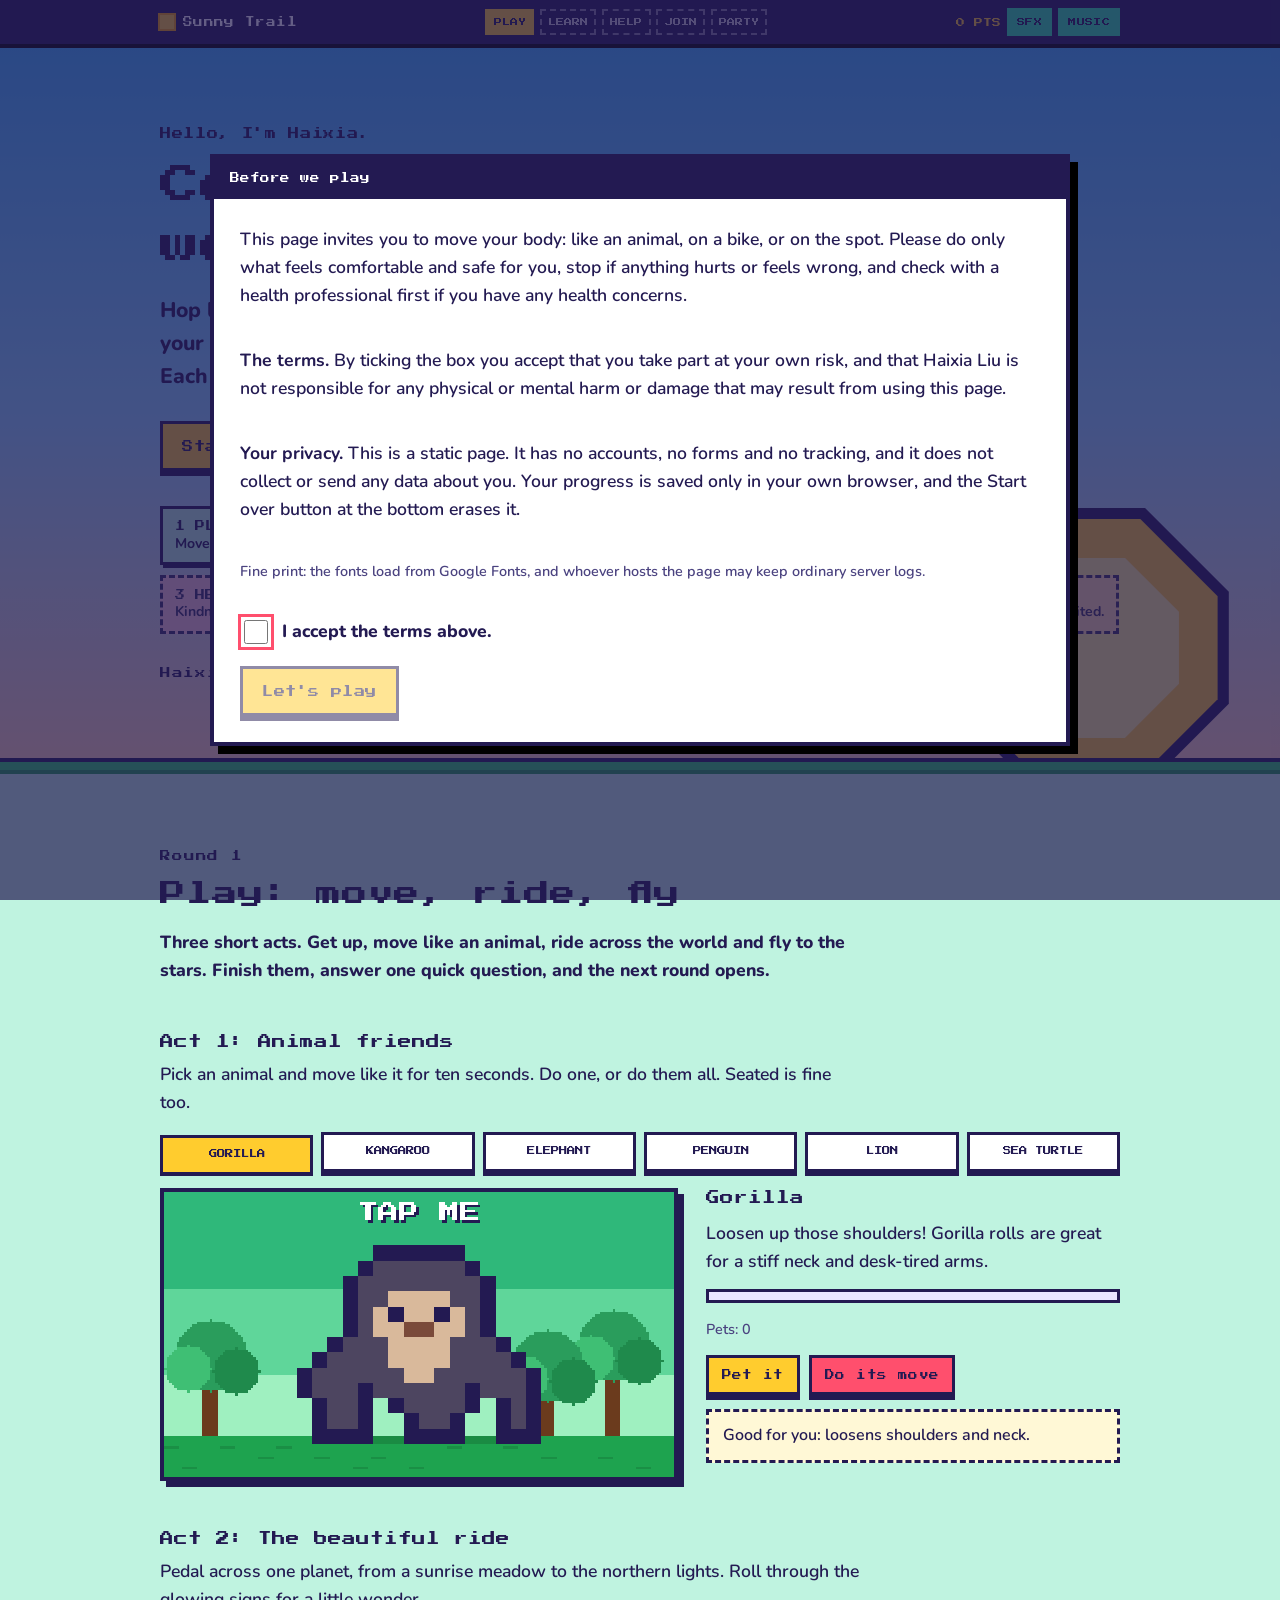
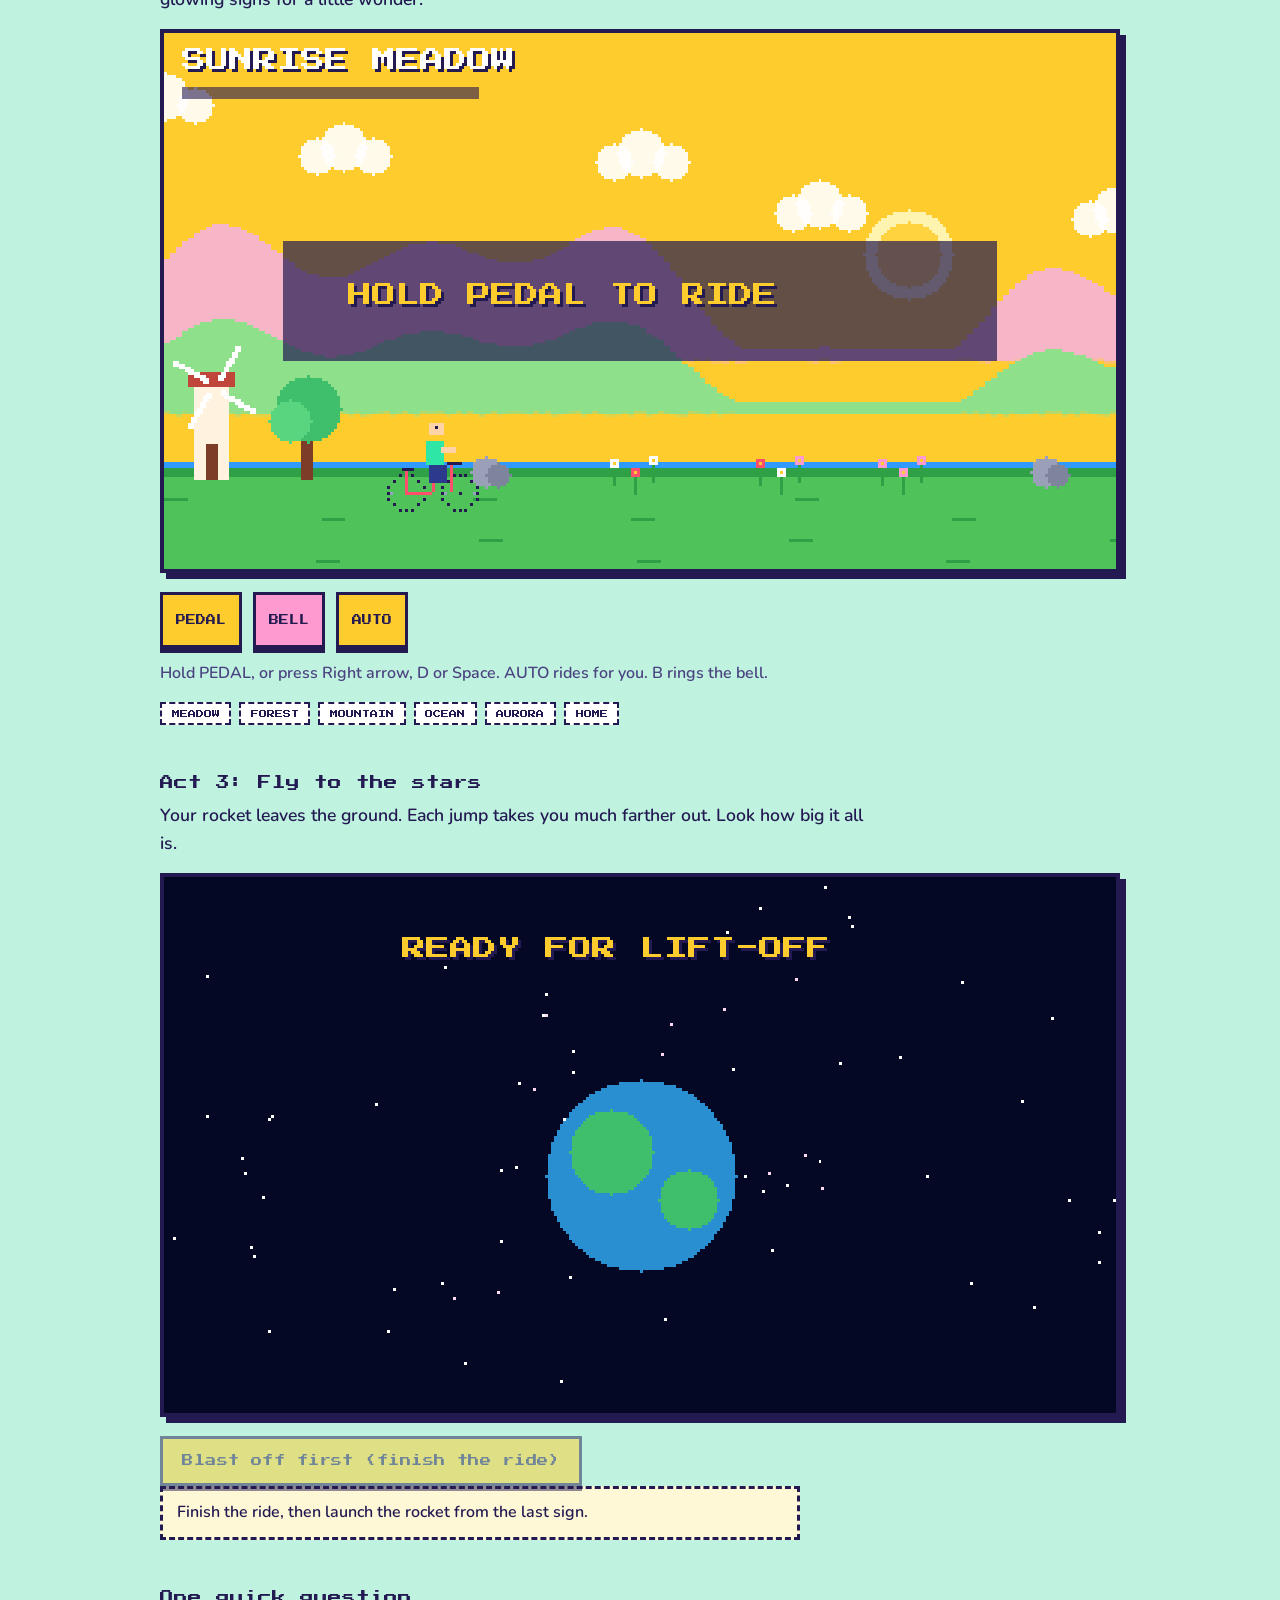
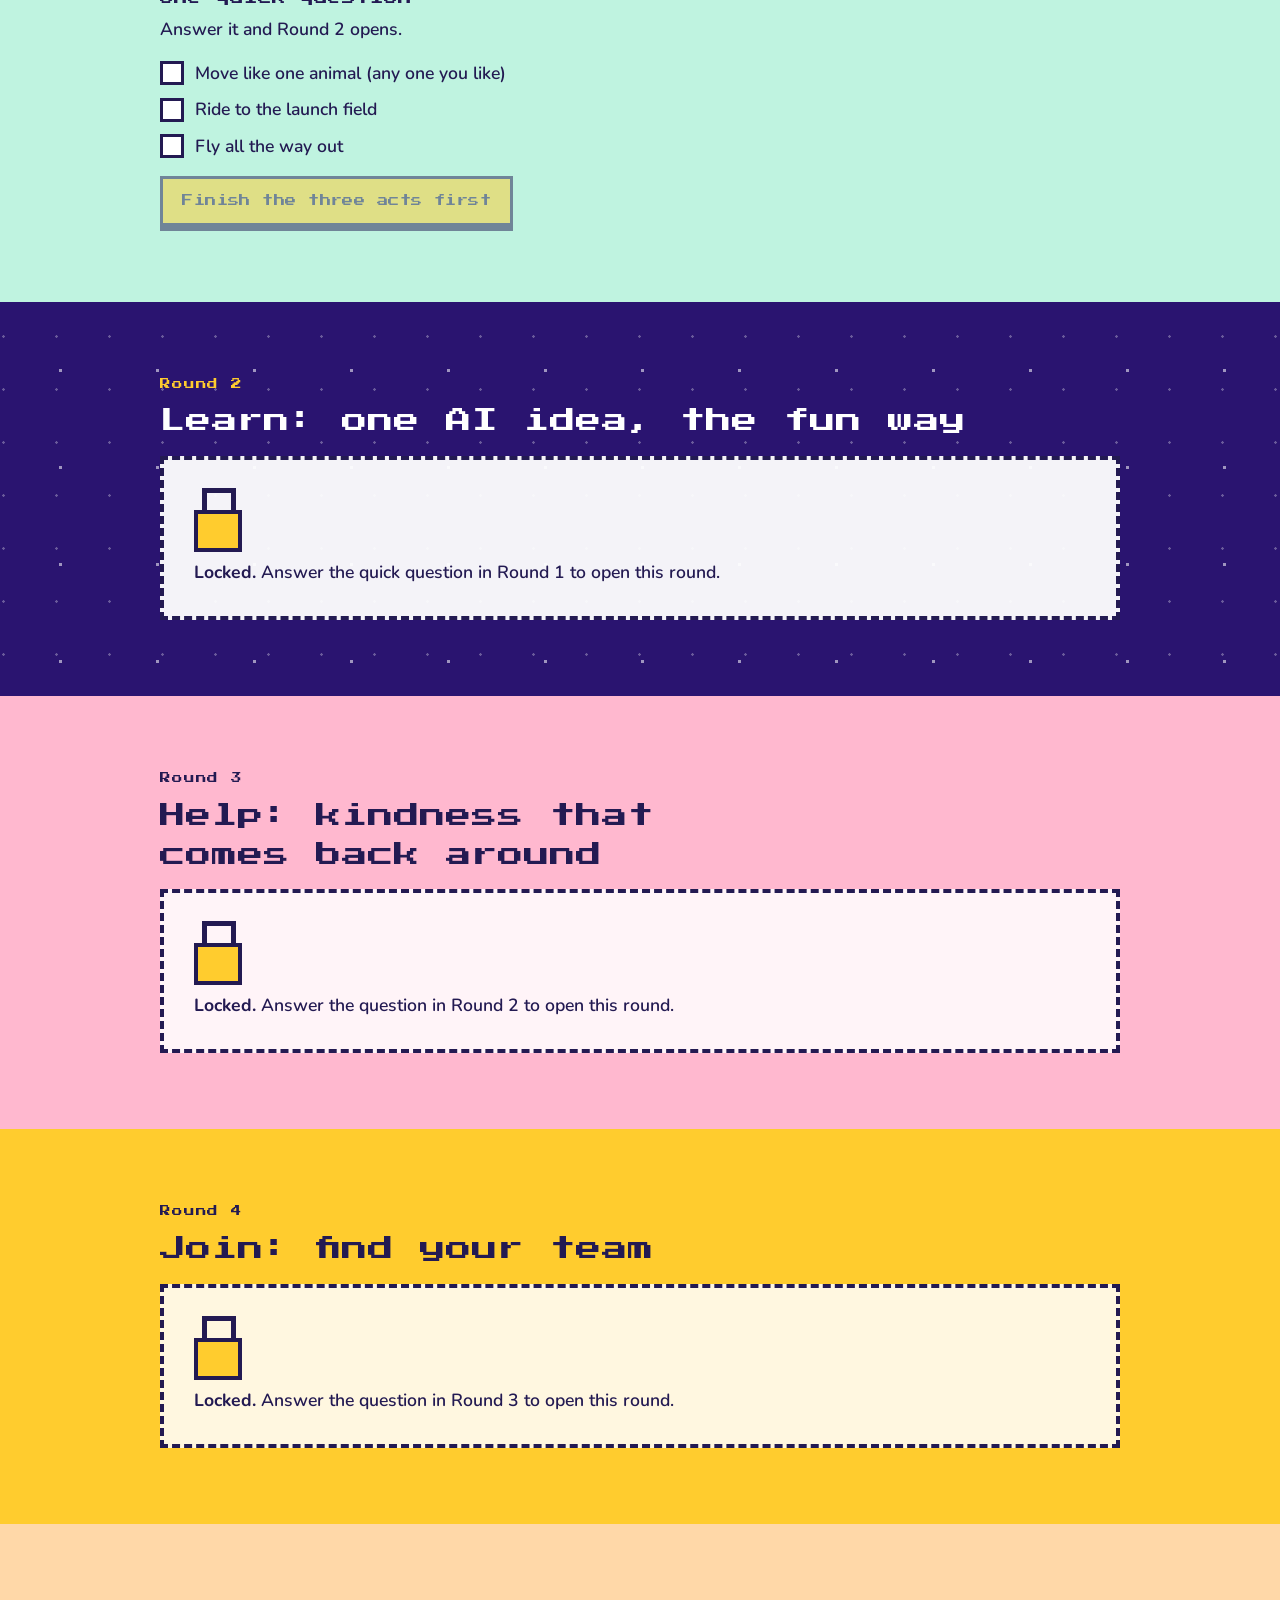
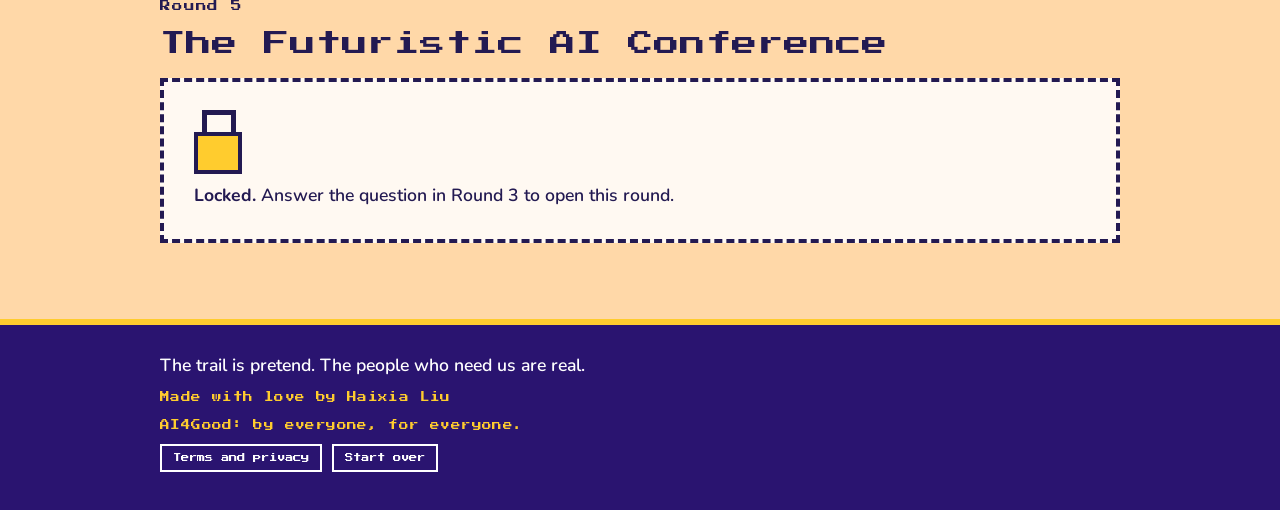
==== index.html @ ba8cc753 "First attempt to build my personal webpage, intend to change it" ====
<!doctype html>
<html lang="en">
<head>
<meta charset="utf-8">
<meta name="viewport" content="width=device-width,initial-scale=1,viewport-fit=cover">
<meta name="description" content="Haixia Liu: a playful journey through animals, the world, the stars, AI ideas and kindness.">
<title>The Sunny Trail</title>
<link rel="preconnect" href="https://fonts.googleapis.com">
<link rel="preconnect" href="https://fonts.gstatic.com" crossorigin>
<link rel="stylesheet" href="https://fonts.googleapis.com/css2?family=Nunito:wght@600;700;800&family=Press+Start+2P&display=swap">
<style>
[hidden]{display:none!important}

/* Layout: four colour-banded chapters in a fixed order (Play, Learn, Help, Connect). Each chapter after the first sits behind a pixel padlock that opens only when the previous test is passed. One deliberate bright look. */
:root{
  color-scheme: light;
  --ink:#231a52;
  --paper:#ffffff;
  --sun:#ffcc2e;
  --sun-deep:#f0a500;
  --coral:#ff4f6d;
  --mint:#2ee6a6;
  --grape:#6a3df0;
  --grape-deep:#2a1470;
  --sky:#3fb6ff;
  --sky-2:#8fd8ff;
  --blush:#ffb8cf;
  --muted:#4b4380;
  --f-pixel:'Press Start 2P','Courier New',monospace;
  --f-body:'Nunito','Trebuchet MS',system-ui,sans-serif;
  --gutter:clamp(16px,4vw,40px);
}
*{box-sizing:border-box}
html{scroll-padding-top:64px}
@media (prefers-reduced-motion:no-preference){html{scroll-behavior:smooth}}
body{margin:0;background-color:var(--sky);color:var(--ink);font-family:var(--f-body);font-weight:600;font-size:1.1rem;line-height:1.6;-webkit-text-size-adjust:100%}
.wrap{max-width:1040px;margin-inline:auto;padding-inline:var(--gutter)}
.sr-only{position:absolute;width:1px;height:1px;margin:-1px;padding:0;overflow:hidden;clip:rect(0,0,0,0);white-space:nowrap;border:0}
a{color:var(--ink)}
:focus-visible{outline:3px solid var(--coral);outline-offset:3px}
h1,h2,h3,p{margin-top:0}

/* Top bar */
.hud{position:sticky;top:env(safe-area-inset-top,0px);z-index:20;background:var(--ink);color:#fff;border-bottom:4px solid #000}
.hud-in{display:flex;align-items:center;justify-content:space-between;flex-wrap:wrap;gap:.4rem .6rem;padding-block:.5rem}
.logo{display:inline-flex;align-items:center;gap:.55rem;font:400 .6rem var(--f-pixel);color:#fff;text-decoration:none;letter-spacing:.04em;white-space:nowrap}
.sunpix{width:14px;height:14px;background:var(--sun);box-shadow:0 0 0 2px var(--sun-deep);flex:none}
.pips{display:flex;gap:.35rem;list-style:none;margin:0;padding:0}
.pips a{display:block;min-width:34px;text-align:center;padding:.45rem .4rem;font:400 .5rem var(--f-pixel);color:#fff;text-decoration:none;border:2px solid rgba(255,255,255,.6)}
.pips a.open{background:var(--sun);border-color:var(--sun);color:var(--ink)}
.pips a.done{background:var(--mint);border-color:var(--mint);color:var(--ink)}
.pips a.locked{border-style:dashed;opacity:.75}
.hud-r{display:flex;align-items:center;gap:.4rem}
.pts{font:400 .55rem var(--f-pixel);color:var(--sun);white-space:nowrap}
.tog{font:400 .5rem var(--f-pixel);letter-spacing:.04em;padding:.5rem .5rem;border:2px solid #fff;background:transparent;color:#fff;cursor:pointer}
.tog[aria-pressed="true"]{background:var(--mint);border-color:var(--mint);color:var(--ink)}

/* Buttons */
.btn{display:inline-flex;align-items:center;justify-content:center;gap:.5rem;padding:.9rem 1.2rem;font:400 .7rem var(--f-pixel);letter-spacing:.04em;line-height:1.35;text-decoration:none;color:var(--ink);background:var(--paper);border:3px solid var(--ink);box-shadow:0 5px 0 var(--ink);cursor:pointer;transition:transform .08s ease,box-shadow .08s ease}
.btn:hover{transform:translateY(-1px)}
.btn:active{transform:translateY(4px);box-shadow:0 1px 0 var(--ink)}
.btn[disabled]{opacity:.5;cursor:not-allowed;transform:none;box-shadow:0 5px 0 var(--ink)}
.btn-sun{background:var(--sun)}
.btn-coral{background:var(--coral)}
.btn-mint{background:var(--mint)}
.btn-grape{background:var(--grape);color:#fff}
.btn-sm{padding:.65rem .8rem;font-size:.6rem}
.cta-row{display:flex;flex-wrap:wrap;gap:1rem 1.1rem}

/* Hero */
.hero{position:relative;overflow:hidden;background:linear-gradient(180deg,#3fb6ff 0%,#8fd8ff 52%,#ffd2b8 100%);padding-block:clamp(36px,7vw,80px) clamp(44px,7vw,76px)}
.hero-sky{position:absolute;inset:0;pointer-events:none}
.bigsun{position:absolute;right:clamp(-40px,4vw,60px);bottom:-30px;width:clamp(130px,24vw,280px);aspect-ratio:1/1;background:var(--ink);clip-path:polygon(30% 0,70% 0,100% 30%,100% 70%,70% 100%,30% 100%,0 70%,0 30%);display:grid;place-items:center}
.bigsun i{display:grid;place-items:center;width:92%;height:92%;background:var(--sun);clip-path:polygon(30% 0,70% 0,100% 30%,100% 70%,70% 100%,30% 100%,0 70%,0 30%)}
.bigsun b{display:block;width:70%;height:70%;background:#fff08a;clip-path:polygon(30% 0,70% 0,100% 30%,100% 70%,70% 100%,30% 100%,0 70%,0 30%)}
.cloud{position:absolute;opacity:.95}
.c1{top:8%;left:-140px;animation:drift 70s linear infinite}
.c2{top:34%;left:-140px;animation:drift 95s linear -40s infinite}
.c3{top:62%;left:-140px;animation:drift 120s linear -80s infinite}
@keyframes drift{to{transform:translateX(calc(100vw + 300px))}}
.hero-in{position:relative}
.kicker{margin:0 0 1rem;font:400 .7rem var(--f-pixel);letter-spacing:.06em}
h1{margin:0 0 1.2rem;font:400 clamp(1.25rem,4.6vw,2.5rem)/1.5 var(--f-pixel);text-wrap:balance;max-width:20ch}
.lede{margin:0 0 1.8rem;max-width:36em;font-size:clamp(1.12rem,2.2vw,1.32rem);font-weight:800;line-height:1.55}
.road{display:flex;flex-wrap:wrap;align-items:stretch;gap:.6rem;margin:2.2rem 0 0;padding:0;list-style:none}
.road li{padding:.6rem .75rem;border:3px solid var(--ink);background:var(--paper);box-shadow:3px 3px 0 var(--ink);min-width:0}
.road li b{display:block;font:400 .62rem var(--f-pixel);line-height:1.5}
.road li span{display:block;font-size:.88rem;line-height:1.35;font-weight:700}
.road li:nth-child(1){background:#b8f5dc}
.road li:nth-child(2){background:#e2d9ff}
.road li:nth-child(3){background:#ffc5d3}
.road li:nth-child(4){background:#fff08a}
.road li:nth-child(5){background:#ffd8a8}
.road li.locked{border-style:dashed;box-shadow:none;opacity:.88}
.sub{margin:1.8rem 0 0;font:400 .66rem var(--f-pixel);letter-spacing:.06em;line-height:1.8}

/* Chapters */
.ground-top{height:16px;background:#2fd06a;border-top:4px solid var(--ink);border-bottom:4px solid #1ea34f}
.chap{padding-block:clamp(40px,6vw,76px)}
.chap.play{background:#bff3e0}
.chap.learn{background-color:var(--grape-deep);background-image:radial-gradient(rgba(255,255,255,.55) 1.5px,transparent 2px),radial-gradient(rgba(255,255,255,.3) 1px,transparent 1.5px);background-size:97px 97px,53px 53px;background-position:12px 20px,30px 8px;color:#fff}
.chap.help{background:var(--blush)}
.chap.connect{background:var(--sun)}
.eyebrow{margin:0 0 .8rem;font:400 .66rem var(--f-pixel);letter-spacing:.08em}
.learn .eyebrow{color:var(--sun)}
h2{margin:0 0 1rem;font:400 clamp(1.05rem,2.8vw,1.6rem)/1.5 var(--f-pixel);text-wrap:balance}
h3{font:400 .85rem/1.55 var(--f-pixel);margin:0 0 .6rem}
.intro{max-width:40em;margin:0 0 1.6rem;font-weight:800}
.learn .intro{color:#ece7ff}
.panel{background:var(--paper);color:var(--ink);border:4px solid var(--ink);box-shadow:6px 6px 0 var(--ink);padding:clamp(16px,3vw,28px);min-width:0}
.learn .panel{border-color:#fff;box-shadow:6px 6px 0 #12083a}
.panel .eyebrow{color:var(--grape)}
.act{margin-top:clamp(28px,4vw,48px)}
.act>h3{margin-bottom:.4rem}
.act>p{max-width:40em;margin-bottom:1rem}
.chip{display:inline-block;flex:none;padding:.25rem .5rem;font:400 .5rem var(--f-pixel);border:2px solid var(--ink);color:var(--ink);background:#fff}
.chip.c-health,.chip.joy{background:var(--coral)}
.chip.c-ai{background:var(--sky)}
.chip.c-mind{background:var(--sun)}
.chip.help{background:#ff9ab0}
.chip.ok{background:var(--mint)}

/* Canvases */
.stage{position:relative;padding:0;overflow:hidden;background:#2f9bff}
canvas.px{display:block;width:100%;height:auto;image-rendering:pixelated;image-rendering:crisp-edges;outline:none;touch-action:none;background:#2f9bff}
#zoo{aspect-ratio:200/112}
#ride,#cosmos,#village{aspect-ratio:16/9}
.toast{position:absolute;left:8px;right:8px;bottom:8px;margin:0;padding:.5rem .75rem;background:var(--paper);color:var(--ink);border:3px solid var(--ink);box-shadow:3px 3px 0 var(--ink);font:800 clamp(.82rem,2.2vw,1rem)/1.35 var(--f-body)}
.toast:empty{display:none}
.over{position:absolute;inset:0;display:grid;place-content:center;justify-items:center;gap:1rem;padding:12px;text-align:center;background:rgba(35,26,82,.55);color:#fff}
.over .big{margin:0;font:400 clamp(.8rem,3.4vw,1.5rem)/1.5 var(--f-pixel);text-shadow:3px 3px 0 var(--ink)}
.over .small{margin:0;font:800 clamp(.8rem,2.2vw,1rem) var(--f-body);max-width:30em}

/* Animals */
.tabs{display:grid;grid-template-columns:repeat(6,minmax(0,1fr));gap:.5rem;margin:0 0 1rem}
.tab{position:relative;min-width:0;padding:.7rem .3rem;font:400 .52rem var(--f-pixel);line-height:1.4;color:var(--ink);background:var(--paper);border:3px solid var(--ink);box-shadow:0 4px 0 var(--ink);cursor:pointer;overflow-wrap:anywhere}
.tab[aria-selected="true"]{background:var(--sun);transform:translateY(3px);box-shadow:0 1px 0 var(--ink)}
.tab.done::after{content:"\2713";position:absolute;top:-10px;right:-6px;padding:.1rem .3rem;font:400 .55rem var(--f-pixel);background:var(--mint);border:2px solid var(--ink)}
.zoo-grid{display:grid;grid-template-columns:minmax(0,1.25fr) minmax(0,1fr);gap:clamp(16px,3vw,28px);align-items:start}
.zoo-side{display:grid;gap:.9rem;min-width:0}
.zoo-side p{margin:0}
.fact{padding:.7rem .9rem;background:#fff8d6;border:3px dashed var(--ink);font-size:1rem}
.meter{height:14px;background:#e9e5ff;border:3px solid var(--ink)}
.meter i{display:block;height:100%;width:0;background:var(--coral);transition:width .2s}
.chal{padding:.9rem;border:3px solid var(--ink);background:#e2d9ff;display:grid;gap:.6rem}
.chal .count{font:400 1.3rem var(--f-pixel);color:var(--coral)}
.btnrow{display:flex;flex-wrap:wrap;gap:.6rem}
.pad{display:flex;flex-wrap:wrap;justify-content:space-between;gap:.8rem 1.4rem;margin-top:1.2rem}
.padgrp{display:flex;gap:.7rem;flex-wrap:wrap}
.pbtn{min-width:72px;min-height:56px;padding:.4rem .8rem;font:400 .62rem var(--f-pixel);color:var(--ink);background:var(--sun);border:3px solid var(--ink);box-shadow:0 5px 0 var(--ink);cursor:pointer;touch-action:none;user-select:none;-webkit-user-select:none;-webkit-touch-callout:none}
.pbtn.alt{background:#ff9ad0}
.pbtn[aria-pressed="true"]{background:var(--mint)}
.pbtn.on,.pbtn:active{transform:translateY(4px);box-shadow:0 1px 0 var(--ink)}
.keys{margin:.8rem 0 0;font-size:1rem;color:var(--muted);max-width:44em}
.wonders{display:flex;flex-wrap:wrap;gap:.5rem;margin:1rem 0 0;padding:0;list-style:none}
.wonders li{padding:.35rem .6rem;font:400 .5rem var(--f-pixel);border:2px dashed var(--ink);background:#fff}
.wonders li.got{border-style:solid;background:var(--sun)}
.checklist{list-style:none;margin:0 0 1rem;padding:0;display:grid;gap:.5rem}
.checklist li{display:flex;gap:.7rem;align-items:center}
.checklist li::before{content:"";width:18px;height:18px;border:3px solid var(--ink);background:#fff;flex:none}
.checklist li.done::before{background:var(--mint)}

/* Quiz */
.quiz{display:grid;gap:1rem;margin-top:1.6rem}
.quiz h3{margin:0;font-size:clamp(.82rem,2.3vw,1.1rem)}
.qz-meta{display:flex;flex-wrap:wrap;align-items:center;gap:.7rem;margin:0;font:400 .56rem var(--f-pixel);color:var(--muted)}
.opts{display:grid;gap:.8rem}
.opt{display:block;width:100%;text-align:left;padding:.85rem 1rem;font:800 1.05rem/1.4 var(--f-body);color:var(--ink);background:var(--paper);border:3px solid var(--ink);box-shadow:0 4px 0 var(--ink);cursor:pointer}
.opt:hover:not([disabled]){background:#fff7cf}
.opt.good{background:#b9f7de}
.opt.bad{background:#ffd0d8}
.opt[disabled]{cursor:default}
.fb{margin:0;min-height:1.6em;font-weight:800}
.score{font:400 .8rem var(--f-pixel);line-height:1.6}
.missed{margin:0;padding-left:1.2rem;display:grid;gap:.4rem}

/* Locks */
.lockcard{display:grid;justify-items:start;gap:.9rem;padding:clamp(18px,3vw,30px);background:rgba(255,255,255,.85);color:var(--ink);border:4px dashed var(--ink)}
.learn .lockcard{background:rgba(255,255,255,.95)}
.lockcard p{margin:0;max-width:38em}
.padlock{width:40px;height:44px;position:relative;margin-top:10px}
.padlock::before{content:"";position:absolute;left:8px;top:-12px;width:24px;height:22px;border:5px solid var(--ink);border-bottom:0}
.padlock::after{content:"";position:absolute;left:0;top:10px;width:40px;height:34px;background:var(--sun);border:4px solid var(--ink)}

/* Learn */
.lr-card{display:grid;gap:1rem}
.lr-card .term{font:400 clamp(1rem,3vw,1.5rem)/1.4 var(--f-pixel);margin:0}
.lr-card .hook{font-weight:800;font-size:1.2rem;margin:0}
.lr-card .tech{padding:.7rem .9rem;background:#eee9ff;border-left:6px solid var(--grape);font-size:1rem;margin:0}
.demo{padding:1rem;border:3px solid var(--ink);background:#fff8d6;display:grid;gap:.8rem;min-width:0}
.demo canvas{display:block;width:100%;height:auto;background:#fff;border:3px solid var(--ink);aspect-ratio:2/1;touch-action:none}
.demo label{font:400 .56rem var(--f-pixel);display:block;line-height:1.7}
.demo input[type=range]{width:100%;accent-color:var(--grape)}
.demo .read{font-weight:800;font-size:1rem;margin:0}
.bars{display:grid;gap:.4rem}
.bar{display:grid;grid-template-columns:7.5em minmax(0,1fr) 3em;gap:.5rem;align-items:center;font-weight:800;font-size:.95rem}
.bar i{display:block;height:16px;background:var(--grape);border:2px solid var(--ink);width:0;transition:width .2s}
.toks{display:flex;flex-wrap:wrap;gap:.35rem}
.toks span{padding:.2rem .45rem;border:2px solid var(--ink);background:#c9f7e4;font:700 .95rem ui-monospace,Menlo,Consolas,monospace}
.toks span:nth-child(3n+2){background:#ffe0ec}
.toks span:nth-child(3n){background:#fff08a}
.demo input[type=text]{width:100%;padding:.6rem .8rem;border:3px solid var(--ink);font:700 1rem var(--f-body);color:var(--ink);background:#fff}
.sent{display:flex;flex-wrap:wrap;gap:.35rem}
.sent button{padding:.4rem .6rem;border:3px solid var(--ink);font:700 1rem var(--f-body);color:var(--ink);background:#fff;cursor:pointer}
.sent button[aria-pressed="true"]{outline:3px solid var(--coral)}
.emap{position:relative;height:260px;border:3px solid var(--ink);background:repeating-linear-gradient(0deg,#fff,#fff 24px,#f1ecff 25px)}
.emap button{position:absolute;transform:translate(-50%,-50%);padding:.2rem .45rem;border:2px solid var(--ink);font:700 .9rem var(--f-body);color:var(--ink);background:#fff;cursor:pointer}
.emap button.near{background:var(--sun)}
.emap button.sel{background:var(--coral)}
.book{display:grid;gap:.8rem;margin-top:1.8rem}
.book ul{list-style:none;margin:0;padding:0;display:flex;flex-wrap:wrap;gap:.5rem}
.book li{padding:.4rem .6rem;border:2px solid var(--ink);background:var(--sun);font:400 .5rem var(--f-pixel)}

/* Help */
.help-grid{display:grid;grid-template-columns:minmax(0,1.3fr) minmax(0,1fr);gap:clamp(16px,3vw,28px);align-items:start}
.acts{display:grid;grid-template-columns:repeat(3,minmax(0,1fr));gap:.6rem}
.acts .btn{padding:.8rem .3rem;font-size:.55rem}
.status{min-height:3.2em;font-weight:800}
.realacts{display:grid;gap:.6rem;margin:0;padding:0;list-style:none}
.realacts label{display:flex;gap:.7rem;align-items:flex-start;cursor:pointer}
.realacts input{width:22px;height:22px;accent-color:var(--coral);flex:none;margin-top:.15rem}

/* Connect */
.tiles{display:grid;grid-template-columns:repeat(5,minmax(0,1fr));gap:1rem 1.1rem;margin:0 0 1.6rem}
.tile{position:relative;min-height:76px;padding:.8rem .5rem;font:400 .62rem var(--f-pixel);line-height:1.4;color:var(--ink);background:var(--c,#fff);border:3px solid var(--ink);box-shadow:0 5px 0 var(--ink);cursor:pointer;overflow-wrap:anywhere}
.tile:hover{transform:translateY(-2px)}
.modal{position:fixed;inset:0;z-index:50;display:grid;place-items:center;padding:12px;background:rgba(35,26,82,.7)}
.sheet{width:min(860px,100%);max-height:calc(100% - 8px);overflow:auto;background:var(--paper);color:var(--ink);border:4px solid var(--ink);box-shadow:8px 8px 0 #000}
.sheet-top{display:flex;align-items:center;justify-content:space-between;gap:1rem;padding:.8rem 1rem;background:var(--ink);color:#fff;position:sticky;top:0;z-index:2}
.sheet-top b{font:400 .6rem var(--f-pixel);line-height:1.6}
.sheet-top .btn{padding:.5rem .7rem;font-size:.55rem;box-shadow:none}
.sheet-in{padding:clamp(14px,3vw,26px);display:grid;gap:1.2rem}
.sheet-in h3{font-size:clamp(.8rem,2.4vw,1.05rem)}
.stabs{display:flex;gap:.5rem;flex-wrap:wrap}
.stab{padding:.6rem .8rem;font:400 .55rem var(--f-pixel);color:var(--ink);background:#fff;border:3px solid var(--ink);cursor:pointer}
.stab[aria-selected="true"]{background:var(--sun)}
.cos{display:grid;gap:.9rem}
.co{padding:1rem;border:3px solid var(--ink);display:grid;gap:.6rem;background:var(--c,#fff)}
.co h4{margin:0;font:400 .72rem/1.5 var(--f-pixel)}
.co p{margin:0}
.co .tag{font-size:.9rem;font-weight:800}
.hired{padding:1rem;background:#b9f7de;border:3px solid var(--ink);display:grid;gap:.5rem}
.fine{font-size:.9rem;color:var(--muted)}

footer{background:var(--grape-deep);color:#fff;border-top:6px solid var(--sun)}
footer .wrap{padding-block:1.6rem 2.4rem;display:grid;gap:.6rem;justify-items:start}
footer p{margin:0}
footer .px{font:400 .6rem var(--f-pixel);line-height:1.9;letter-spacing:.04em;color:var(--sun)}
.reset{font:400 .52rem var(--f-pixel);padding:.5rem .7rem;background:transparent;border:2px solid #fff;cursor:pointer;color:#fff}


.chap.conf{background:#ffd8a8}
.slogan{margin:0 0 .8rem;font:400 clamp(.8rem,2.4vw,1.15rem)/1.6 var(--f-pixel);color:var(--coral);text-shadow:2px 2px 0 var(--ink)}
.cf-rooms{display:grid;grid-template-columns:repeat(3,minmax(0,1fr));gap:1rem;margin:1.4rem 0}
.room{display:grid;gap:.6rem;align-content:start;padding:.9rem;border:4px solid var(--ink);background:#fff;box-shadow:5px 5px 0 var(--ink);min-width:0}
.room[data-sel="true"]{background:#fff7cf;outline:4px solid var(--coral);outline-offset:2px}
.room h4{margin:0;font:400 .62rem/1.5 var(--f-pixel)}
.room .topic{margin:0;font-weight:800;font-size:.98rem;min-height:3.6em;overflow-wrap:anywhere}
.room .topic.empty{color:var(--muted);font-weight:700}
.seats{display:flex;gap:.4rem;flex-wrap:wrap;min-height:70px}
.seat{width:52px;height:70px;border:3px dashed var(--ink);background:#f3efff;display:grid;place-items:center;padding:0;cursor:pointer}
.seat.full{border-style:solid;background:#fff}
.fig{display:block;width:48px;height:66px;image-rendering:pixelated}
.cf-box{margin-top:1.2rem;display:grid;gap:.9rem}
.cf-box h3{margin:0}
.cf-own{display:grid;grid-template-columns:minmax(0,1fr) auto;gap:.5rem .6rem;align-items:end}
.cf-own label{grid-column:1/-1;font:400 .56rem var(--f-pixel);line-height:1.7}
.cf-own input{min-width:0;padding:.65rem .8rem;border:3px solid var(--ink);font:700 1rem var(--f-body);color:var(--ink);background:#fff}
.cf-guests{display:flex;flex-wrap:wrap;gap:.6rem}
.guest{display:grid;justify-items:center;gap:.2rem;padding:.4rem .5rem;min-width:84px;border:3px solid var(--ink);background:#fff;color:var(--ink);cursor:pointer;font:400 .46rem/1.5 var(--f-pixel)}
.guest[aria-pressed="true"]{background:var(--sun);transform:translateY(3px)}
.cf-card{display:grid;gap:.6rem;padding:1rem;border:3px solid var(--ink);background:#fff8d6}
.cf-card h4{margin:0;font:400 .72rem/1.5 var(--f-pixel)}
.cf-card p{margin:0}
.says{display:grid;gap:.6rem}
.say{padding:.7rem .9rem;border:3px solid var(--ink);background:#e9f9ff;position:relative}
.say b{font:400 .56rem var(--f-pixel);display:block;margin-bottom:.25rem}
.say.yes{background:#c9f7e4}
.slide{padding:1rem;border:3px solid var(--ink);background:#e2d9ff;font-weight:800;font-size:1.1rem}
.aud{display:flex;flex-wrap:wrap;gap:.6rem}
.agree{display:flex;gap:.7rem;align-items:flex-start;cursor:pointer;font-weight:800}
.agree input{width:24px;height:24px;accent-color:var(--coral);flex:none}
#cf-hall{aspect-ratio:320/90}
@media (max-width:820px){.cf-rooms{grid-template-columns:1fr}}
@media (max-width:560px){.hud-r{width:100%;justify-content:space-between}.logo span.nm{display:none}}

@media (max-width:820px){
  .zoo-grid,.help-grid{grid-template-columns:1fr}
  .tiles{grid-template-columns:repeat(2,minmax(0,1fr))}
  .tabs{grid-template-columns:repeat(3,minmax(0,1fr))}
}
@media (max-width:480px){
  .logo span.nm{display:none}
  .tog{font-size:.46rem;padding:.45rem .4rem}
  .acts{grid-template-columns:repeat(2,minmax(0,1fr))}
  .bar{grid-template-columns:5.5em minmax(0,1fr) 2.6em}
}
@media (prefers-reduced-motion:reduce){
  *,*::before,*::after{animation:none!important;transition:none!important}
  .c1{left:6%}.c2{left:52%}.c3{left:24%}
}
</style>
</head>
<body>

<header class="hud">
  <div class="wrap hud-in">
    <a class="logo" href="#top"><span class="sunpix"></span><span class="nm">Sunny Trail</span></a>
    <ul class="pips" id="pips" aria-label="Your path">
      <li><a href="#play" data-stage="play" class="open">PLAY</a></li>
      <li><a href="#learn" data-stage="learn" class="locked">LEARN</a></li>
      <li><a href="#help" data-stage="help" class="locked">HELP</a></li>
      <li><a href="#connect" data-stage="connect" class="locked">JOIN</a></li>
      <li><a href="#conf" data-stage="conf" class="locked">PARTY</a></li>
    </ul>
    <div class="hud-r">
      <span class="pts" id="pts" aria-label="Joy points">0 PTS</span>
      <button type="button" class="tog" id="t-sfx" aria-pressed="true">SFX</button>
      <button type="button" class="tog" id="t-mus" aria-pressed="true">MUSIC</button>
    </div>
  </div>
</header>

<main>
  <section class="hero" id="top">
    <div class="hero-sky" aria-hidden="true">
      <div class="bigsun"><i><b></b></i></div>
      <svg class="cloud c1" viewBox="0 0 56 24" width="112" height="48" shape-rendering="crispEdges"><g fill="#fff"><rect x="12" y="0" width="20" height="4"/><rect x="8" y="4" width="32" height="4"/><rect x="0" y="8" width="56" height="8"/><rect x="4" y="16" width="48" height="4"/></g><rect x="4" y="20" width="48" height="4" fill="#d6f1ff"/></svg>
      <svg class="cloud c2" viewBox="0 0 56 24" width="84" height="36" shape-rendering="crispEdges"><g fill="#fff"><rect x="12" y="0" width="20" height="4"/><rect x="8" y="4" width="32" height="4"/><rect x="0" y="8" width="56" height="8"/><rect x="4" y="16" width="48" height="4"/></g><rect x="4" y="20" width="48" height="4" fill="#d6f1ff"/></svg>
      <svg class="cloud c3" viewBox="0 0 56 24" width="140" height="60" shape-rendering="crispEdges"><g fill="#fff"><rect x="12" y="0" width="20" height="4"/><rect x="8" y="4" width="32" height="4"/><rect x="0" y="8" width="56" height="8"/><rect x="4" y="16" width="48" height="4"/></g><rect x="4" y="20" width="48" height="4" fill="#d6f1ff"/></svg>
    </div>
    <div class="wrap hero-in">
      <p class="kicker">Hello, I'm Haixia.</p>
      <h1>Come and play. The world is wonderful.</h1>
      <p class="lede">Hop like a kangaroo, ride across the world and fly to the stars. I care about your health, so let's get moving, have fun, and see where the trail leads. Each round ends with one quick question that opens the next.</p>
      <div class="cta-row">
        <a class="btn btn-sun" href="#play" id="hero-go">Start playing</a>
      </div>
      <ol class="road" id="roadmap" aria-label="The four rounds">
        <li data-stage="play"><b>1 PLAY</b><span>Move like animals, ride the world, fly to the stars.</span></li>
        <li data-stage="learn" class="locked"><b>2 LEARN</b><span>One AI idea a visit, explained with toys.</span></li>
        <li data-stage="help" class="locked"><b>3 HELP</b><span>Kindness that always comes back around.</span></li>
        <li data-stage="connect" class="locked"><b>4 JOIN</b><span>Find your team and your opportunities.</span></li>
        <li data-stage="conf" class="locked"><b>5 PARTY</b><span>The Futuristic AI Conference. Everyone is invited.</span></li>
      </ol>
      <p class="sub">Haixia Liu</p>
    </div>
  </section>

  <div class="ground-top" aria-hidden="true"></div>

  <!-- ================= PLAY ================= -->
  <section class="chap play" id="play">
    <div class="wrap">
      <p class="eyebrow">Round 1</p>
      <h2>Play: move, ride, fly</h2>
      <p class="intro">Three short acts. Get up, move like an animal, ride across the world and fly to the stars. Finish them, answer one quick question, and the next round opens.</p>

      <div class="act" id="act-zoo">
        <h3>Act 1: Animal friends</h3>
        <p>Pick an animal and move like it for ten seconds. Do one, or do them all. Seated is fine too.</p>
        <div class="tabs" id="zoo-tabs" role="tablist" aria-label="Animals"></div>
        <div class="zoo-grid">
          <div class="panel stage"><canvas id="zoo" class="px" width="200" height="112" tabindex="0" aria-label="Animal pen. Tap the animal to pet it."></canvas></div>
          <div class="zoo-side">
            <div>
              <h3 id="an-name">Gorilla</h3>
              <p id="an-line"></p>
            </div>
            <div class="meter" aria-hidden="true"><i id="an-meter"></i></div>
            <p class="fine" id="an-pets">Pets: 0 of 5</p>
            <div class="btnrow">
              <button type="button" class="btn btn-sun btn-sm" id="an-pet">Pet it</button>
              <button type="button" class="btn btn-coral btn-sm" id="an-move">Do its move</button>
                          </div>
            <div class="chal" id="chal" hidden>
              <p id="chal-text"></p>
              <div class="count" id="chal-count" aria-live="off"></div>
              <button type="button" class="btn btn-sun btn-sm" id="chal-done" hidden>I did it!</button>
            </div>
            <p class="fact" id="an-fact"></p>
          </div>
        </div>
      </div>

      <div class="act" id="act-ride">
        <h3>Act 2: The beautiful ride</h3>
        <p>Pedal across one planet, from a sunrise meadow to the northern lights. Roll through the glowing signs for a little wonder.</p>
        <div class="panel stage">
          <canvas id="ride" class="px" width="320" height="180" tabindex="0" aria-label="Side-scrolling bicycle ride through meadow, forest, mountains, coast and arctic night."></canvas>
          <p class="toast" id="ride-toast" role="status" aria-live="polite"></p>
        </div>
        <div class="pad">
          <div class="padgrp">
            <button type="button" class="pbtn" id="r-pedal" aria-label="Pedal, hold to ride">PEDAL</button>
            <button type="button" class="pbtn alt" id="r-bell" aria-label="Ring the bell">BELL</button>
            <button type="button" class="pbtn" id="r-auto" aria-pressed="false">AUTO</button>
          </div>
          <div class="padgrp"><button type="button" class="btn btn-coral" id="r-launch" hidden>Launch the rocket</button></div>
        </div>
        <p class="keys">Hold PEDAL, or press Right arrow, D or Space. AUTO rides for you. B rings the bell.</p>
        <ul class="wonders" id="wonders" aria-label="Wonders collected"></ul>
      </div>

      <div class="act" id="act-cosmos">
        <h3>Act 3: Fly to the stars</h3>
        <p>Your rocket leaves the ground. Each jump takes you much farther out. Look how big it all is.</p>
        <div class="panel stage">
          <canvas id="cosmos" class="px" width="320" height="180" tabindex="0" aria-label="Zoom out from Earth through the Moon, Sun, solar system, galaxy and the whole universe."></canvas>
        </div>
        <div class="pad">
          <div class="padgrp"><button type="button" class="btn btn-sun" id="c-next" disabled>Blast off first (finish the ride)</button></div>
        </div>
        <p class="fact" id="c-fact" role="status" aria-live="polite">Finish the ride, then launch the rocket from the last sign.</p>
      </div>

      <div class="act" id="act-test">
        <h3>One quick question</h3>
        <p>Answer it and Round 2 opens.</p>
        <ul class="checklist" id="play-check">
          <li id="ck-zoo">Move like one animal (any one you like)</li>
          <li id="ck-ride">Ride to the launch field</li>
          <li id="ck-cosmos">Fly all the way out</li>
        </ul>
        <button type="button" class="btn btn-sun" id="play-test-btn" disabled>Take the quick question</button>
        <div class="panel quiz" id="quiz-play" hidden></div>
      </div>
    </div>
  </section>

  <!-- ================= LEARN ================= -->
  <section class="chap learn" id="learn">
    <div class="wrap">
      <p class="eyebrow">Round 2</p>
      <h2>Learn: one AI idea, the fun way</h2>
      <div class="lockcard" id="lock-learn">
        <div class="padlock" aria-hidden="true"></div>
        <p><b>Locked.</b> Answer the quick question in Round 1 to open this round.</p>
      </div>
      <div id="body-learn" hidden>
        <p class="intro">Every visit hands you one random AI idea, with a toy to play with. Play, then answer one question to move on. Want more? Ask for another idea.</p>
        <div class="panel" id="lr-panel">
          <p class="qz-meta"><span class="chip c-ai" id="lr-tag"></span><span id="lr-meta"></span></p>
          <div class="lr-card" id="lr-card"></div>
          <div class="btnrow" id="lr-actions"></div>
        </div>
        <div class="panel quiz" id="quiz-learn" hidden></div>
        <div class="panel book" id="jargon">
          <h3 style="margin:0">Your jargon book</h3>
          <p class="fine" id="jargon-count"></p>
          <ul id="jargon-list"></ul>
        </div>
      </div>
    </div>
  </section>

  <!-- ================= HELP ================= -->
  <section class="chap help" id="help">
    <div class="wrap">
      <p class="eyebrow">Round 3</p>
      <h2>Help: kindness that comes back around</h2>
      <div class="lockcard" id="lock-help">
        <div class="padlock" aria-hidden="true"></div>
        <p><b>Locked.</b> Answer the question in Round 2 to open this round.</p>
      </div>
      <div id="body-help" hidden>
        <p class="intro">In this village nothing is free: whoever you help is invited to help someone else. Listen to what each neighbour needs, and watch the kindness travel. I care about people who are unwell, and I believe AI can help them when many kinds of people build it together.</p>
        <div class="help-grid">
          <div class="panel stage"><canvas id="village" class="px" width="320" height="180" tabindex="0" aria-label="A village of six neighbours who each need something."></canvas><p class="toast" id="vtoast" role="status" aria-live="polite"></p></div>
          <div class="zoo-side">
            <h3 id="hp-title">Pick a neighbour</h3>
            <p class="status" id="hp-status">Tap someone, read what they need, then choose how to help.</p>
            <div class="acts" id="hp-acts"></div>
            <p class="fine" id="hp-chain"></p>
          </div>
        </div>
        <div class="act">
          <h3>Try it for real today</h3>
          <p>Tick what you actually do. Each one is worth points here, and a lot more outside.</p>
          <ul class="realacts" id="realacts"></ul>
        </div>
        <div class="act">
          <h3>One quick question</h3>
          <p>Answer it and the last two rounds open.</p>
          <button type="button" class="btn btn-sun" id="help-test-btn" disabled>Finish the village first</button>
          <div class="panel quiz" id="quiz-help" hidden></div>
        </div>
      </div>
    </div>
  </section>

  <!-- ================= CONNECT ================= -->
  <section class="chap connect" id="connect">
    <div class="wrap">
      <p class="eyebrow">Round 4</p>
      <h2>Join: find your team</h2>
      <div class="lockcard" id="lock-connect">
        <div class="padlock" aria-hidden="true"></div>
        <p><b>Locked.</b> Answer the question in Round 3 to open this round.</p>
      </div>
      <div id="body-connect" hidden>
        <p class="intro">You do not need me for this. Choose who you are, and a small world of pretend organisations opens, each hiring people like you for good-hearted work. Try an interview, find a teammate with a different gift, and see where you fit. Nothing here asks for your details.</p>
        <div class="tiles" id="tiles"></div>
        <p class="fine" id="connect-note"></p>
        <div id="community" hidden></div>
      </div>
    </div>
  </section>

  <!-- ================= CONFERENCE ================= -->
  <section class="chap conf" id="conf">
    <div class="wrap">
      <p class="eyebrow">Round 5</p>
      <h2>The Futuristic AI Conference</h2>
      <div class="lockcard" id="lock-conf">
        <div class="padlock" aria-hidden="true"></div>
        <p><b>Locked.</b> Answer the question in Round 3 to open this round.</p>
      </div>
      <div id="body-conf" hidden>
        <p class="slogan">AI4Good: by everyone, for everyone.</p>
        <p class="intro">Welcome to the one AI conference where every badge is welcome. Farmers, doctors, grandparents, children, even aliens. You are the organiser: toss a topic into a room, seat some guests, and hear what they really think.</p>
        <div class="panel stage"><canvas id="cf-hall" class="px" width="320" height="90" aria-label="The conference hall with bunting and guests."></canvas></div>

        <div class="cf-rooms" id="cf-rooms"></div>

        <div class="panel cf-box">
          <h3>1. Throw a topic into <span id="cf-sel-name">Room 1</span></h3>
          <div class="btnrow">
            <button type="button" class="btn btn-sun btn-sm" id="cf-throw">Throw a surprise topic</button>
          </div>
          <div class="cf-own">
            <label for="cf-own">Or write your own</label>
            <input id="cf-own" type="text" maxlength="120" placeholder="What should AI do for people?" autocomplete="off">
            <button type="button" class="btn btn-sm" id="cf-add">Throw it in</button>
          </div>
        </div>

        <div class="panel cf-box">
          <h3>2. Invite guests</h3>
          <p class="fine">Tap a guest to hear their story. Then seat them in a room.</p>
          <div class="cf-guests" id="cf-guests"></div>
          <div class="cf-card" id="cf-card" hidden></div>
        </div>

        <div class="panel cf-box" id="cf-stage" hidden></div>

        <div class="cta-row">
          <button type="button" class="btn btn-coral" id="cf-party" disabled>Close with a celebration</button>
        </div>
        <p class="fine" id="cf-note">Run at least one session, then celebrate together.</p>
      </div>
    </div>
  </section>
</main>

<div class="modal" id="modal" hidden role="dialog" aria-modal="true" aria-labelledby="modal-title">
  <div class="sheet">
    <div class="sheet-top"><b id="modal-title">The Commons</b><button type="button" class="btn" id="modal-close">Close</button></div>
    <div class="sheet-in" id="modal-body"></div>
  </div>
</div>


<div class="modal" id="terms" hidden role="dialog" aria-modal="true" aria-labelledby="terms-title">
  <div class="sheet">
    <div class="sheet-top"><b id="terms-title">Before we play</b></div>
    <div class="sheet-in">
      <p>This page invites you to move your body: like an animal, on a bike, or on the spot. Please do only what feels comfortable and safe for you, stop if anything hurts or feels wrong, and check with a health professional first if you have any health concerns.</p>
      <p><b>The terms.</b> By ticking the box you accept that you take part at your own risk, and that Haixia Liu is not responsible for any physical or mental harm or damage that may result from using this page.</p>
      <p><b>Your privacy.</b> This is a static page. It has no accounts, no forms and no tracking, and it does not collect or send any data about you. Your progress is saved only in your own browser, and the Start over button at the bottom erases it.</p>
      <p class="fine">Fine print: the fonts load from Google Fonts, and whoever hosts the page may keep ordinary server logs.</p>
      <label class="agree" for="terms-ok"><input type="checkbox" id="terms-ok"><span>I accept the terms above.</span></label>
      <div class="cta-row"><button type="button" class="btn btn-sun" id="terms-go" disabled>Let's play</button></div>
    </div>
  </div>
</div>

<footer>
  <div class="wrap">
    <p>The trail is pretend. The people who need us are real.</p>
    <p class="px">Made with love by Haixia Liu</p>
    <p class="px">AI4Good: by everyone, for everyone.</p>
    <div class="btnrow"><button type="button" class="reset" id="terms-open">Terms and privacy</button><button type="button" class="reset" id="reset-all">Start over</button></div>
  </div>
</footer>
<script>
(function () {
  'use strict';
  var $ = function (s, r) { return (r || document).querySelector(s); };
  var $$ = function (s, r) { return Array.prototype.slice.call((r || document).querySelectorAll(s)); };
  var reduce = !!(window.matchMedia && window.matchMedia('(prefers-reduced-motion: reduce)').matches);
  var INK = '#231a52';
  function shuffle(a) { a = a.slice(); for (var i = a.length - 1; i > 0; i--) { var j = Math.floor(Math.random() * (i + 1)), t = a[i]; a[i] = a[j]; a[j] = t; } return a; }
  function pick(a) { return a[Math.floor(Math.random() * a.length)]; }
  function el(tag, cls, text) { var e = document.createElement(tag); if (cls) e.className = cls; if (text != null) e.textContent = text; return e; }
  function scrollTo(node, block) {
    try { node.scrollIntoView({ behavior: reduce ? 'auto' : 'smooth', block: block || 'start' }); } catch (e) {}
  }
  function focusSoft(node) { try { node.focus({ preventScroll: true }); } catch (e) { try { node.focus(); } catch (x) {} } }

  /* =============== SAVED PROGRESS (this browser only) =============== */
  var KEY = 'sunny-trail-v4';
  function defaults() {
    return { pts: 0, pets: {}, moved: {}, pledged: {}, wonders: {}, rideDone: false, cosmosDone: false,
             pass: { play: false, learn: false, help: false }, mastered: [], real: {}, villageDone: false, bestRide: 0, hired: {}, role: false, teamed: false, accepted: false, partied: false };
  }
  function load() {
    var d = defaults(), s = null;
    try { s = JSON.parse(window.localStorage.getItem(KEY)); } catch (e) { s = null; }
    if (!s || typeof s !== 'object') return d;
    if (typeof s.pts === 'number' && s.pts >= 0 && s.pts < 1e6) d.pts = Math.floor(s.pts);
    ['pets', 'moved', 'pledged', 'wonders', 'real', 'hired'].forEach(function (k) { if (s[k] && typeof s[k] === 'object' && !Array.isArray(s[k])) d[k] = s[k]; });
    d.role = s.role === true; d.teamed = s.teamed === true; d.accepted = s.accepted === true; d.partied = s.partied === true; d.rideDone = s.rideDone === true; d.cosmosDone = s.cosmosDone === true; d.villageDone = s.villageDone === true;
    if (typeof s.bestRide === 'number') d.bestRide = s.bestRide;
    if (s.pass && typeof s.pass === 'object') { d.pass.play = s.pass.play === true; d.pass.learn = s.pass.learn === true; d.pass.help = s.pass.help === true; }
    if (Array.isArray(s.mastered)) d.mastered = s.mastered.filter(function (x) { return typeof x === 'number'; });
    return d;
  }
  var ST = load();
  function save() { try { window.localStorage.setItem(KEY, JSON.stringify(ST)); } catch (e) {} }

  /* =============== SOUND (synthesised, no samples) =============== */
  var Snd = (function () {
    var ctx = null, master = null, sfx = null, mus = null;
    var sfxOn = true, musOn = true, timer = null, running = false, step = 0, nextT = 0;
    var SD = 60 / 128 / 2;
    var LEAD = [659,0,784,659, 587,0,523,0,  659,0,784,880, 784,0,659,0,
                880,0,784,659, 587,659,784,0, 659,587,523,0, 587,0,523,0];
    var BASS = [131,0,131,0, 131,0,131,0,  98,0,98,0, 98,0,98,0,
                110,0,110,0, 110,0,110,0,  87,0,87,0, 87,0,87,0];
    function unlock() {
      if (!ctx) {
        var AC = window.AudioContext || window.webkitAudioContext;
        if (!AC) return false;
        try { ctx = new AC(); } catch (e) { ctx = null; return false; }
        master = ctx.createGain(); master.gain.value = 0.7; master.connect(ctx.destination);
        sfx = ctx.createGain(); sfx.gain.value = sfxOn ? 1 : 0; sfx.connect(master);
        mus = ctx.createGain(); mus.gain.value = musOn ? 0.4 : 0; mus.connect(master);
      }
      if (ctx.state === 'suspended' && ctx.resume) { try { ctx.resume(); } catch (e) {} }
      if (musOn) startMusic();
      return true;
    }
    function tone(dest, f, t, d, type, v, to) {
      var o = ctx.createOscillator(), g = ctx.createGain();
      o.type = type || 'square';
      o.frequency.setValueAtTime(f, t);
      if (to) o.frequency.exponentialRampToValueAtTime(to, t + d);
      g.gain.setValueAtTime(v || 0.12, t);
      g.gain.exponentialRampToValueAtTime(0.0001, t + d);
      o.connect(g); g.connect(dest);
      o.start(t); o.stop(t + d + 0.03);
    }
    function noise(dest, t, d, v, f0, f1, type) {
      var len = Math.floor(ctx.sampleRate * d), buf = ctx.createBuffer(1, len, ctx.sampleRate), data = buf.getChannelData(0), i;
      for (i = 0; i < len; i++) data[i] = (Math.random() * 2 - 1) * (1 - i / len);
      var src = ctx.createBufferSource(), f = ctx.createBiquadFilter(), g = ctx.createGain();
      src.buffer = buf; f.type = type || 'lowpass'; f.frequency.setValueAtTime(f0, t);
      if (f1) f.frequency.exponentialRampToValueAtTime(f1, t + d);
      g.gain.value = v;
      src.connect(f); f.connect(g); g.connect(dest); src.start(t);
    }
    function playStep(i, t) {
      if (LEAD[i]) tone(mus, LEAD[i], t, SD * 1.5, 'square', 0.05);
      if (BASS[i]) tone(mus, BASS[i], t, SD * 1.8, 'triangle', 0.14);
    }
    function sched() {
      if (!ctx) return;
      while (nextT < ctx.currentTime + 0.3) { playStep(step % 32, nextT); nextT += SD; step++; }
    }
    function startMusic() { if (running || !ctx) return; running = true; step = 0; nextT = ctx.currentTime + 0.1; timer = setInterval(sched, 90); }
    function stopMusic() { running = false; if (timer) { clearInterval(timer); timer = null; } }
    function ok() { return !!ctx; }
    function T() { return ctx.currentTime; }
    return {
      unlock: unlock,
      setSfx: function (v) { sfxOn = v; if (sfx) sfx.gain.value = v ? 1 : 0; },
      setMusic: function (v) { musOn = v; if (mus) mus.gain.value = v ? 0.4 : 0; if (v) { if (ctx) startMusic(); } else stopMusic(); },
      pop: function () { if (!ok()) return; tone(sfx, 500, T(), 0.07, 'square', 0.08, 900); },
      collect: function (n) {
        if (!ok()) return; var t = T(), b = 880 * Math.pow(1.0595, Math.min(n || 0, 7));
        tone(sfx, b, t, 0.06, 'square', 0.09); tone(sfx, b * 1.26, t + 0.06, 0.06, 'square', 0.09); tone(sfx, b * 1.5, t + 0.12, 0.14, 'square', 0.09);
      },
      heal: function () { if (!ok()) return; var t = T(), n = [523, 659, 784, 1047, 1319], i; for (i = 0; i < n.length; i++) tone(sfx, n[i], t + i * 0.07, 0.12, 'square', 0.09); },
      nope: function () { if (!ok()) return; tone(sfx, 260, T(), 0.18, 'triangle', 0.2, 150); },
      bell: function () { if (!ok()) return; var t = T(); tone(sfx, 1760, t, 0.28, 'sine', 0.14); tone(sfx, 1760, t + 0.16, 0.34, 'sine', 0.14); },
      thump: function () { if (!ok()) return; tone(sfx, 130, T(), 0.16, 'sine', 0.4, 45); },
      beat: function () { if (!ok()) return; tone(sfx, 150, T(), 0.1, 'sine', 0.35, 50); },
      roar: function () { if (!ok()) return; var t = T(); tone(sfx, 180, t, 0.6, 'sawtooth', 0.14, 70); noise(sfx, t, 0.6, 0.25, 900, 200, 'lowpass'); },
      trumpet: function () { if (!ok()) return; var t = T(); tone(sfx, 280, t, 0.18, 'sawtooth', 0.12, 560); tone(sfx, 560, t + 0.18, 0.4, 'sawtooth', 0.1, 420); },
      squeak: function () { if (!ok()) return; var t = T(); tone(sfx, 900, t, 0.08, 'square', 0.07, 1300); tone(sfx, 1300, t + 0.09, 0.08, 'square', 0.07, 800); },
      hop: function () { if (!ok()) return; tone(sfx, 260, T(), 0.12, 'square', 0.1, 520); },
      splash: function () { if (!ok()) return; noise(sfx, T(), 0.3, 0.3, 1600, 400, 'lowpass'); },
      whoosh: function () { if (!ok()) return; noise(sfx, T(), 1.2, 0.35, 300, 3000, 'bandpass'); },
      star: function () { if (!ok()) return; var t = T(), i; for (i = 0; i < 4; i++) tone(sfx, 1046 * Math.pow(1.26, i), t + i * 0.06, 0.2, 'sine', 0.09); },
      tick: function () { if (!ok()) return; tone(sfx, 1200, T(), 0.03, 'square', 0.05); },
      fanfare: function () {
        if (!ok()) return; var t = T(), n = [[523,.12],[784,.12],[659,.12],[784,.12],[1047,.4]], at = t, i;
        for (i = 0; i < n.length; i++) { tone(sfx, n[i][0], at, n[i][1] + 0.05, 'square', 0.1); tone(sfx, n[i][0] / 2, at, n[i][1] + 0.05, 'triangle', 0.14); at += n[i][1]; }
      }
    };
  })();

  (function () {
    var bs = $('#t-sfx'), bm = $('#t-mus');
    bs.addEventListener('click', function () {
      var on = bs.getAttribute('aria-pressed') !== 'true';
      bs.setAttribute('aria-pressed', on ? 'true' : 'false');
      Snd.unlock(); Snd.setSfx(on); if (on) Snd.pop();
    });
    bm.addEventListener('click', function () {
      var on = bm.getAttribute('aria-pressed') !== 'true';
      bm.setAttribute('aria-pressed', on ? 'true' : 'false');
      Snd.unlock(); Snd.setMusic(on);
    });
    $('#hero-go').addEventListener('click', function () { Snd.unlock(); Snd.pop(); });
    document.addEventListener('pointerdown', function first() { document.removeEventListener('pointerdown', first); }, { once: true });
  })();

  /* =============== POINTS, LOCKS, PATH =============== */
  var STAGES = ['play', 'learn', 'help', 'connect', 'conf'];
  function isOpen(k) { return k === 'play' || (k === 'learn' && ST.pass.play) || (k === 'help' && ST.pass.learn) || (k === 'connect' && ST.pass.help) || (k === 'conf' && ST.pass.help); }
  function isDone(k) { return k !== 'connect' && k !== 'conf' && ST.pass[k] === true; }
  function updHud() { $('#pts').textContent = ST.pts + ' PTS'; }
  function addPts(n) { ST.pts += n; save(); updHud(); }
  function applyLocks() {
    STAGES.forEach(function (k) {
      var open = isOpen(k), a = $('.pips a[data-stage="' + k + '"]'), li = $('#roadmap li[data-stage="' + k + '"]');
      a.className = isDone(k) ? 'done' : open ? 'open' : 'locked';
      if (li) li.className = open ? '' : 'locked';
      if (k !== 'play') { $('#lock-' + k).hidden = open; $('#body-' + k).hidden = !open; }
    });
  }
  function unlock(stage, next) {
    ST.pass[stage] = true; save(); applyLocks(); Snd.fanfare();
    if (next) { var t = $('#' + next); if (t) setTimeout(function () { scrollTo(t); }, 500); }
  }
  $$('.pips a').forEach(function (a) {
    a.addEventListener('click', function () { Snd.unlock(); Snd.pop(); });
  });

  /* =============== SHARED QUIZ ENGINE =============== */
  /* Item: {q, o:[correct, wrong, wrong], e}. The correct answer is always first; options are shuffled when shown. */
  function runQuiz(box, cfg) {
    var qs, i, right, missed, answered;
    function start() {
      qs = shuffle(cfg.pool).slice(0, cfg.n || cfg.pool.length); i = 0; right = 0; missed = [];
      box.hidden = false; render();
    }
    function render() {
      box.textContent = '';
      var item = qs[i], order = shuffle([0, 1, 2]);
      answered = false;
      box.appendChild(el('p', 'eyebrow', cfg.title));
      var meta = el('p', 'qz-meta'); meta.appendChild(el('span', 'chip', cfg.quiet ? 'QUICK CHECK' : qs.length === 1 ? 'ONE QUESTION' : 'QUESTION ' + (i + 1) + ' OF ' + qs.length));
      box.appendChild(meta);
      box.appendChild(el('h3', null, item.q));
      var opts = el('div', 'opts');
      var fb = el('p', 'fb'); fb.setAttribute('role', 'status');
      var nx = el('button', 'btn btn-sun'); nx.type = 'button'; nx.hidden = true;
      nx.textContent = i < qs.length - 1 ? 'Next question' : (cfg.quiet ? (cfg.nextLabel || 'Continue') : 'See my result');
      order.forEach(function (idx) {
        var b = el('button', 'opt', item.o[idx]); b.type = 'button';
        b.addEventListener('click', function () {
          if (answered) return; answered = true;
          var good = idx === 0;
          $$('.opt', opts).forEach(function (x) { x.disabled = true; });
          b.classList.add(good ? 'good' : 'bad');
          if (!good) { $$('.opt', opts).forEach(function (x) { if (x.textContent === item.o[0]) x.classList.add('good'); }); missed.push(item); Snd.nope(); }
          else { right++; Snd.heal(); }
          fb.textContent = (good ? 'Yes! ' : 'Not quite. ') + (item.e || '');
          nx.hidden = false; focusSoft(nx);
        });
        opts.appendChild(b);
      });
      box.appendChild(opts); box.appendChild(fb); box.appendChild(nx);
      nx.addEventListener('click', function () { Snd.pop(); if (i < qs.length - 1) { i++; render(); } else finish(); });
    }
    function finish() {
      if (cfg.quiet) { box.hidden = true; if (cfg.onPass) cfg.onPass(right, qs.length); return; }
      box.textContent = '';
      var pass = right >= cfg.pass;
      box.appendChild(el('p', 'eyebrow', cfg.title));
      if (qs.length > 1) box.appendChild(el('p', 'score', right + ' OF ' + qs.length + ' RIGHT'));
      if (pass) {
        box.appendChild(el('h3', null, cfg.passTitle || 'You passed!'));
        box.appendChild(el('p', null, cfg.passText || ''));
        addPts(cfg.reward || 20);
        var go = el('button', 'btn btn-mint'); go.type = 'button'; go.textContent = cfg.goLabel || 'Open the next round';
        go.addEventListener('click', function () { box.hidden = true; if (cfg.onPass) cfg.onPass(); });
        box.appendChild(go); Snd.fanfare(); focusSoft(go);
      } else {
        box.appendChild(el('h3', null, 'So close. Let us look again.'));
        box.appendChild(el('p', null, (qs.length === 1 ? 'Just one right answer opens the next round. Here is the answer:' : 'You need ' + cfg.pass + ' right to move on. Here is what to remember:')));
        var ul = el('ul', 'missed');
        missed.forEach(function (m) { ul.appendChild(el('li', null, m.o[0] + '. ' + (m.e || ''))); });
        box.appendChild(ul);
        var again = el('button', 'btn btn-sun'); again.type = 'button'; again.textContent = 'Try again with fresh questions';
        again.addEventListener('click', function () { Snd.pop(); start(); });
        box.appendChild(again); focusSoft(again);
      }
    }
    return { start: start };
  }

  /* =============== SHARED CANVAS LOOP =============== */
  var Loop = (function () {
    var items = [], last = 0, acc = 0;
    function add(cv, upd, draw) {
      var it = { cv: cv, upd: upd, draw: draw, vis: true };
      if ('IntersectionObserver' in window) {
        it.vis = false;
        new IntersectionObserver(function (e) { it.vis = e[0].isIntersecting; }, { threshold: 0.01 }).observe(cv);
      }
      items.push(it); return it;
    }
    function frame(ts) {
      requestAnimationFrame(frame);
      var dt = Math.min(100, ts - last), n = 0, k; last = ts;
      if (document.hidden) return;
      acc += dt;
      while (acc >= 16.667 && n < 5) { for (k = 0; k < items.length; k++) if (items[k].vis && items[k].upd) items[k].upd(); acc -= 16.667; n++; }
      if (n === 5) acc = 0;
      for (k = 0; k < items.length; k++) if (items[k].vis && items[k].draw) items[k].draw();
    }
    requestAnimationFrame(frame);
    return { add: add };
  })();

  /* drawing helpers (screen coordinates) */
  function R(g, x, y, w, h, c) { g.fillStyle = c; g.fillRect(Math.round(x), Math.round(y), w, h); }
  function D(g, cx, cy, r, c) {
    g.fillStyle = c; var dy, w;
    for (dy = -r; dy <= r; dy++) { w = Math.floor(Math.sqrt(r * r - dy * dy)); g.fillRect(Math.round(cx - w), Math.round(cy + dy), w * 2 + 1, 1); }
  }
  function sprite(g, map, pal, x, y, s, flip) {
    var r, c, ch, col, w;
    for (r = 0; r < map.length; r++) {
      w = map[r].length;
      for (c = 0; c < w; c++) {
        ch = map[r].charAt(c); if (ch === '.') continue;
        col = pal[ch]; if (!col) continue;
        g.fillStyle = col;
        g.fillRect(Math.round(x + (flip ? (w - 1 - c) : c) * s), Math.round(y + r * s), s, s);
      }
    }
  }
  var HEARTMAP = ['.XX.XX.', 'XXXXXXX', 'XXXXXXX', '.XXXXX.', '..XXX..', '...X...'];
  function heart(g, x, y, s, c) {
    g.fillStyle = c; var r, k;
    for (r = 0; r < 6; r++) for (k = 0; k < 7; k++) if (HEARTMAP[r].charAt(k) === 'X') g.fillRect(Math.round(x + k * s), Math.round(y + r * s), s, s);
  }
  function label(g, s, x, y, c) { g.fillStyle = INK; g.fillText(s, Math.round(x) + 1, Math.round(y) + 1); g.fillStyle = c || '#fff'; g.fillText(s, Math.round(x), Math.round(y)); }
  function setFont(g) { g.font = '8px "Press Start 2P", monospace'; g.textBaseline = 'top'; }

  /* =============== PLAY ACT 1: ANIMAL FRIENDS =============== */
  var GORILLA = [
    "................", ".....kkkkkk.....", "....kbbbbbbk....", "...kbbbbbbbbk...", "...kbbccccbbk...", "...kbckcckcbk...", "...kbccddccbk...",
    "..kbbbccccbbbk..", ".kbbbbccccbbbbk.", "kbbbbbbccbbbbbbk", "kbbbkbbbbbbkbbbk", ".kbbk.kbbbbk.kbk", ".kbbk..kbbk..kbk", ".kkkk..kkkk..kkk"];
  var KANGAROO = [
    "..kk........kk..", ".kaak......kaak.", ".kapk......kpak.", ".kaakkkkkkkkaak.", "..kaaaaaaaaaak..", "..kackaaaakcak..", "..kaaaaddaaaak..",
    "...kaaaaaaaak...", "..kaaaccccaaak..", ".kaaaaccccaaaak.", ".kaaaaccccaaaak.", ".kbbaaccccaabbk.", ".kbbk..kkkk.kbbk", "kbbbk......kbbbk"];
  var ELEPHANT = [
    "................", "..kkkk....kkkk..", ".kbbbbkkkkbbbbk.", ".kbppbaaaabppbk.", ".kbppbkaakbppbk.", ".kbbbbaaaabbbbk.", "..kkbbaaaabbkk..",
    "....kaaaaaak....", "....kaaccaak....", "....kaaccaak....", "...kaaaccaaak...", "..kaaaaaaaaaak..", "..kaabkaaaakbak.", "..kkkk....kkkk.."];
  var PENGUIN = [
    "................", ".....kkkkkk.....", "....kaaaaaak....", "...kaaaaaaaak...", "...kawaaaawak...", "...kaaaooaaak...", "..kaaaaaaaaaak..",
    ".kaaacccccccaaak", ".kaaccccccccaak.", ".kaaccccccccaak.", "..kaccccccccak..", "..kaaccccccaak..", "...kkaaaaaakk...", "....ooo..ooo...."];
  var LION = [
    "................", "....kkkkkkkk....", "..kkbbbbbbbbkk..", ".kbbbbbbbbbbbbk.", ".kbbaaaaaaaabbk.", "kbbaakaaaakaabbk", "kbbaaaaddaaaabbk",
    "kbbaaccccccaabbk", "kbbaacckkccaabbk", ".kbbaaccccaabbk.", "..kbbbaaaabbbk..", "..kkbbbbbbbbkk..", "...kaakkkkaak...", "..kaak....kaak.."];
  var TURTLE = [
    "................", "................", "......kkkk......", "....kkaaaakk....", "..kkaaddaaddaakk", ".kaaddaaaaddaaak", "kbbbaaaaaaaabbbk",
    "kkbbbbbbbbbbbbkk", "kcck...kk...kcck", ".kk..kccccck..kk", "....kcckkcck....", "....kccccccck...", "....kkkkkkkk....", "................"];

  var ANIMALS = [
    { id: 'gorilla', name: 'Gorilla', sp: GORILLA, pal: { b: '#4d4560', c: '#d9b99b', d: '#7a4a3a', k: INK }, bg: 'jungle', cue: 36, shout: 'OO! OO!',
      line: 'Loosen up those shoulders! Gorilla rolls are great for a stiff neck and desk-tired arms.',
      moveText: 'Gorilla roll: roll your shoulders left and right, then beat your chest with soft fists five times. Seated? Do it with your arms.',
      fact: 'Good for you: loosens shoulders and neck.' },
    { id: 'kangaroo', name: 'Kangaroo', sp: KANGAROO, pal: { a: '#d9944a', b: '#a8642a', c: '#f6d9a8', d: '#7a3b1a', p: '#ffb3c1', k: INK }, bg: 'outback', cue: 31, shout: 'BOING!',
      line: 'Boing! Hopping gets your heart pumping and wakes up your whole body.',
      moveText: 'Kangaroo hops: hop on the spot to the beat for ten seconds, or bounce your shoulders if you are seated. Keep your tail (the one you imagine) steady.',
      fact: 'Good for you: gets your heart pumping.' },
    { id: 'elephant', name: 'Elephant', sp: ELEPHANT, pal: { a: '#9aa4b8', b: '#6f7a92', c: '#d7dce8', p: '#ffb3c1', k: INK }, bg: 'savanna', cue: 120, shout: 'PWOOO!',
      line: 'Swing, stomp, trumpet! A big stretch for your arms and back.',
      moveText: 'Trunk trumpet: swing one arm like a trunk, stomp slowly, and trumpet three times. Go on, make the sound out loud!',
      fact: 'Good for you: stretches arms and back.' },
    { id: 'penguin', name: 'Penguin', sp: PENGUIN, pal: { a: '#2b2d52', c: '#ffffff', o: '#ff9f1c', w: '#ffffff', k: INK }, bg: 'ice', cue: 24, shout: 'WADDLE!',
      line: 'Waddle time! Warm up your legs and practise your balance.',
      moveText: 'Penguin waddle: keep your arms straight by your sides, waddle on the spot, and flap your hands. Finish by hugging your arms in a huddle.',
      fact: 'Good for you: warms up legs and balance.' },
    { id: 'lion', name: 'Lion', sp: LION, pal: { a: '#f2b441', b: '#b8651b', c: '#fff2c4', d: '#8a3b2e', k: INK }, bg: 'plains', cue: 200, shout: 'ROAAR!',
      line: 'Big breath in, big roar out. Open up your chest and lungs.',
      moveText: 'Lion roar: take a big breath, open your mouth wide and roar, two times. Stretch your face. Yes, really!',
      fact: 'Good for you: opens chest and lungs, and it is a great stress-buster.' },
    { id: 'turtle', name: 'Sea turtle', sp: TURTLE, pal: { a: '#3fbf6b', b: '#2a8f4e', c: '#a8e6a0', d: '#f2e394', k: INK }, bg: 'sea', cue: 90, shout: 'SLOW...',
      line: 'Slow and smooth. Gentle movement helps your mind settle.',
      moveText: 'Turtle glide: move in slow motion, sweeping your arms like flippers through the water. The slower the better.',
      fact: 'Good for you: slow movement calms the mind.' }
  ];

  var zcv = $('#zoo'), zg = zcv.getContext('2d');
  var Z = { cur: 0, t: 0, chal: null, parts: [], happy: 0 };

  function refreshPlayCheck() {
    var movedN = ANIMALS.filter(function (a) { return ST.moved[a.id]; }).length;
    var oks = { zoo: movedN >= 1, ride: ST.rideDone, cosmos: ST.cosmosDone };
    Object.keys(oks).forEach(function (k) { $('#ck-' + k).className = oks[k] ? 'done' : ''; });
    var all = oks.zoo && oks.ride && oks.cosmos;
    var b = $('#play-test-btn');
    b.disabled = !all && !ST.pass.play;
    b.textContent = ST.pass.play ? 'Take another quick question' : (all ? 'Take the quick question' : 'Finish the three acts first');
  }

  function buildTabs() {
    var box = $('#zoo-tabs'); box.textContent = '';
    ANIMALS.forEach(function (a, i) {
      var b = el('button', 'tab' + (ST.moved[a.id] ? ' done' : ''), a.name.toUpperCase()); b.type = 'button';
      b.setAttribute('role', 'tab'); b.setAttribute('aria-selected', i === Z.cur ? 'true' : 'false'); b.id = 'tab-' + a.id;
      b.addEventListener('click', function () { Z.cur = i; Z.chal = null; $('#chal').hidden = true; Snd.unlock(); Snd.squeak(); buildTabs(); showAnimal(); });
      box.appendChild(b);
    });
  }
  function showAnimal() {
    var a = ANIMALS[Z.cur], n = ST.pets[a.id] || 0;
    $('#an-name').textContent = a.name;
    $('#an-line').textContent = a.line;
    $('#an-fact').textContent = a.fact;
    $('#an-pets').textContent = 'Pets: ' + n + (ST.moved[a.id] ? '  |  Move done' : '');
    $('#an-meter').style.width = (n * 20) + '%';
    $('#an-move').textContent = 'Do its move';
  }
  function petIt(px, py) {
    var a = ANIMALS[Z.cur], n = ST.pets[a.id] || 0;
    Snd.unlock(); Snd.collect(n);
    Z.happy = 24;
    for (var i = 0; i < 3; i++) Z.parts.push({ x: (px != null ? px : 100) + (Math.random() - 0.5) * 30, y: (py != null ? py : 50) - 6, vy: -0.5 - Math.random() * 0.5, life: 50 });
    if (n < 5) { ST.pets[a.id] = n + 1; addPts(1); if (n + 1 === 5) { Snd.heal(); $('#an-line').textContent = 'Best friends now! ' + a.name + ' loves it.'; } }
    showAnimal();
  }
  $('#an-pet').addEventListener('click', function () { petIt(); });
  zcv.addEventListener('pointerdown', function (e) {
    var r = zcv.getBoundingClientRect(); petIt((e.clientX - r.left) / r.width * 200, (e.clientY - r.top) / r.height * 112);
  });
  $('#an-move').addEventListener('click', function () {
    if (Z.chal) return;
    var a = ANIMALS[Z.cur]; Snd.unlock(); Snd.pop();
    Z.chal = { left: 600, f: 0, fin: false };
    $('#chal').hidden = false; $('#chal-text').textContent = a.moveText; $('#chal-count').textContent = '10';
    $('#chal-done').hidden = true;
  });
  $('#chal-done').addEventListener('click', function () {
    var a = ANIMALS[Z.cur];
    if (!ST.moved[a.id]) { ST.moved[a.id] = true; addPts(10); }
    Z.chal = null; $('#chal').hidden = true; Snd.heal();
    $('#an-line').textContent = 'Nice! You moved like a ' + a.name.toLowerCase() + '. ' + a.fact;
    buildTabs(); showAnimal(); refreshPlayCheck(); save();
  });

  function zooUpdate() {
    Z.t++;
    if (Z.happy > 0) Z.happy--;
    Z.parts = Z.parts.filter(function (p) { p.y += p.vy; p.life--; return p.life > 0; });
    if (Z.chal && !Z.chal.fin) {
      var a = ANIMALS[Z.cur];
      Z.chal.f++; Z.chal.left--;
      if (Z.chal.f % a.cue === 1) {
        if (a.id === 'gorilla') Snd.thump(); else if (a.id === 'kangaroo') Snd.hop(); else if (a.id === 'elephant') Snd.trumpet();
        else if (a.id === 'penguin') Snd.squeak(); else if (a.id === 'lion') Snd.roar(); else Snd.splash();
      }
      if (Z.chal.left % 60 === 0) { $('#chal-count').textContent = String(Math.max(0, Math.ceil(Z.chal.left / 60))); }
      if (Z.chal.left <= 0) { Z.chal.fin = true; $('#chal-count').textContent = 'Well done!'; $('#chal-done').hidden = false; focusSoft($('#chal-done')); }
    }
  }
  function zooDraw() {
    var g = zg, a = ANIMALS[Z.cur], t = Z.t, f = Z.chal ? Z.chal.f : 0, moving = Z.chal && !Z.chal.fin, i, dx = 0, dy = 0, flip = false;
    var sky = { jungle: ['#2fb87a', '#5fd69a', '#9ff0c0'], outback: ['#ff9a5a', '#ffc27a', '#ffe3a8'], savanna: ['#ff7aa8', '#ffa27a', '#ffd89a'], ice: ['#1c3a7a', '#3f78c0', '#9ad0ff'], plains: ['#59b8ff', '#8fd3ff', '#cdeeff'], sea: ['#0f8fa8', '#23b5b5', '#7fe0d0'] }[a.bg];
    var ground = { jungle: '#1ea34f', outback: '#c0653a', savanna: '#d9a443', ice: '#eaf6ff', plains: '#e0b04a', sea: '#1d6fc9' }[a.bg];
    R(g, 0, 0, 200, 38, sky[0]); R(g, 0, 38, 200, 34, sky[1]); R(g, 0, 72, 200, 24, sky[2]);
    if (a.bg === 'jungle') {
      [[18, 70], [176, 66], [150, 74]].forEach(function (p) { R(g, p[0] - 3, p[1], 6, 30, '#6b3b1d'); D(g, p[0], p[1] - 6, 14, '#2a9d5c'); D(g, p[0] - 9, p[1] - 1, 9, '#3fbf74'); D(g, p[0] + 10, p[1], 9, '#1f8a4c'); });
    } else if (a.bg === 'outback' || a.bg === 'savanna' || a.bg === 'plains') {
      D(g, 160, 40, 16, '#fff0a8'); D(g, 160, 40, 12, '#ffd23f');
      if (a.bg === 'savanna') { R(g, 30, 60, 4, 36, '#6b3b1d'); R(g, 14, 56, 38, 5, '#2a8f4e'); D(g, 24, 56, 8, '#2a8f4e'); D(g, 42, 56, 8, '#2a8f4e'); }
      if (a.bg === 'plains') { D(g, 30, 86, 12, '#a89a8a'); D(g, 46, 90, 8, '#8f8272'); }
      if (a.bg === 'outback') { D(g, 28, 88, 8, '#7ab04a'); D(g, 176, 90, 7, '#7ab04a'); }
    } else if (a.bg === 'ice') {
      for (i = 0; i < 22; i++) R(g, (i * 53 + t * 0.3) % 200, (i * 29 + t * 0.5) % 90, 1, 1, '#fff');
      R(g, 0, 70, 200, 6, '#6fb1e8'); R(g, 20, 72, 40, 8, '#d9efff'); R(g, 140, 74, 50, 7, '#d9efff');
    } else {
      for (i = 0; i < 8; i++) D(g, (i * 31 + 10) % 200, 100 - ((t * 0.4 + i * 17) % 80), 2, 'rgba(255,255,255,.55)');
    }
    R(g, 0, 96, 200, 16, ground);
    if (a.bg === 'sea') { for (i = 0; i < 10; i++) R(g, i * 22 + (t % 22), 98, 12, 2, 'rgba(255,255,255,.6)'); R(g, 0, 106, 200, 6, '#14509a'); }
    else for (i = 0; i < 14; i++) R(g, (i * 37) % 200, 100 + (i % 3) * 4, 6, 1, 'rgba(0,0,0,.12)');
    dy = Math.round(Math.sin(t / 22) * 1.5);
    if (moving) {
      if (a.id === 'gorilla') { dx = Math.round(Math.sin(f / 7) * 8); dy = (f % 36 < 6) ? 3 : 0; }
      else if (a.id === 'kangaroo') { dy = -Math.round(Math.abs(Math.sin(f * Math.PI / a.cue)) * 24); }
      else if (a.id === 'elephant') { dx = Math.round(Math.sin(f / 14) * 4); dy = (f % 120 < 40) ? -4 : 0; }
      else if (a.id === 'penguin') { dx = Math.round(Math.sin(f / 5) * 5); flip = Math.floor(f / 10) % 2 === 0; }
      else if (a.id === 'lion') { dy = (f % 200 < 50) ? Math.round(Math.sin(f) * 2) - 3 : 0; }
      else { dx = Math.round(Math.sin(f / 30) * 6); dy = Math.round(Math.sin(f / 15) * 3); }
    } else if (Z.happy > 0) { dy = -Math.round(Math.abs(Math.sin(Z.happy / 4)) * 5); }
    if (a.bg === 'sea' && !moving) dy += Math.round(Math.sin(t / 20) * 3) - 4;
    R(g, 100 + dx - 30, 96, 60, 3, 'rgba(0,0,0,.15)');
    sprite(g, a.sp, a.pal, 52 + dx, 14 + dy + (a.id === 'turtle' ? 8 : 0), 6, flip);
    for (i = 0; i < Z.parts.length; i++) heart(g, Z.parts[i].x, Z.parts[i].y, 1, '#ff4f6d');
    setFont(g);
    if (moving && Z.chal.f % a.cue < 50) label(g, a.shout, 70, 4, '#ffcc2e');
    if (!moving && Z.happy === 0 && t % 240 < 70) label(g, 'TAP ME', 76, 4, '#ffffff');
  }
  Loop.add(zcv, zooUpdate, zooDraw);
  buildTabs(); showAnimal();

  /* =============== PLAY ACT 2: THE BEAUTIFUL RIDE =============== */
  var rcv = $('#ride'), rg = rcv.getContext('2d');
  var END_D = 5200;
  function hx(c) { return [parseInt(c.slice(1, 3), 16), parseInt(c.slice(3, 5), 16), parseInt(c.slice(5, 7), 16)]; }
  function mix(a, b, u) {
    var x = hx(a), y = hx(b), r = Math.round(x[0] + (y[0] - x[0]) * u), g = Math.round(x[1] + (y[1] - x[1]) * u), bl = Math.round(x[2] + (y[2] - x[2]) * u);
    return 'rgb(' + r + ',' + g + ',' + bl + ')';
  }
  function mixc(a, b, u) { return mix(a, b, u); }
  var BIOMES = [
    { d: 0,    name: 'SUNRISE MEADOW',    s0: '#ff9a5a', s1: '#ffe6a8', far: '#f7b6c8', mid: '#8fe08a', gr: '#4fc25a', gr2: '#2fa046', stars: 0 },
    { d: 900,  name: 'WHISPERING FOREST', s0: '#6fd0ff', s1: '#d6f7ff', far: '#7fc3a8', mid: '#2fa36a', gr: '#2e9a54', gr2: '#1d7a3c', stars: 0 },
    { d: 1900, name: 'HIGH MOUNTAINS',    s0: '#3f9bff', s1: '#cfeaff', far: '#b8c6ee', mid: '#8aa0d8', gr: '#78d08a', gr2: '#4fa860', stars: 0 },
    { d: 2900, name: 'OCEAN COAST',       s0: '#ff6f9f', s1: '#ffd27a', far: '#ff9ac0', mid: '#f08aa0', gr: '#f5d391', gr2: '#d9b36a', stars: 0 },
    { d: 3900, name: 'ARCTIC NIGHT',      s0: '#0b1040', s1: '#2b7fb0', far: '#35508f', mid: '#6a8fc8', gr: '#eaf6ff', gr2: '#b9d6f0', stars: 1 },
    { d: 4800, name: 'LAUNCH FIELD',      s0: '#070a30', s1: '#1a2a78', far: '#1e2b66', mid: '#2a3d8a', gr: '#2fd06a', gr2: '#1ea34f', stars: 1 }
  ];
  function biomeAt(d) {
    var i = 0, k;
    for (k = 0; k < BIOMES.length; k++) if (d >= BIOMES[k].d) i = k;
    var a = BIOMES[i], b = BIOMES[Math.min(i + 1, BIOMES.length - 1)], span = 420, u = 0;
    if (i < BIOMES.length - 1) { u = (d - (b.d - span)) / span; u = u < 0 ? 0 : u > 1 ? 1 : u; }
    u = u * u * (3 - 2 * u);
    return { i: u > 0.5 ? i + 1 : i, s0: mixc(a.s0, b.s0, u), s1: mixc(a.s1, b.s1, u), far: mixc(a.far, b.far, u), mid: mixc(a.mid, b.mid, u), gr: mixc(a.gr, b.gr, u), gr2: mixc(a.gr2, b.gr2, u), stars: a.stars + (b.stars - a.stars) * u, name: (u > 0.5 ? b : a).name };
  }
  var WONDERS = [
    { d: 520,  id: 'meadow',   t: 'Meadow: sunshine, flowers and a happy buzz. Take a deep breath in.' },
    { d: 1450, id: 'forest',   t: 'Forest: cool shade and fresh air. Roll your shoulders back.' },
    { d: 2450, id: 'mountain', t: 'Mountains: the view from up here goes on forever. Stand tall!' },
    { d: 3350, id: 'ocean',    t: 'Ocean: sparkling water all the way to the sky. Breathe out slowly.' },
    { d: 4350, id: 'aurora',   t: 'Northern lights: the sky is dancing for you. Wiggle a little too.' },
    { d: 5050, id: 'home',     t: 'All of that is on one small planet. Ready to zoom out?' }
  ];
  var RD = { d: 0, v: 0, t: 0, pedal: false, auto: false, bell: 0, started: false, toastT: null };
  function buildWonders() {
    var ul = $('#wonders'); ul.textContent = '';
    WONDERS.forEach(function (w) { var li = el('li', ST.wonders[w.id] ? 'got' : '', w.id.toUpperCase()); ul.appendChild(li); });
  }
  function rtoast(m) {
    var t = $('#ride-toast'); t.textContent = m;
    if (RD.toastT) clearTimeout(RD.toastT);
    RD.toastT = setTimeout(function () { t.textContent = ''; }, 7500);
  }
  function hash(n) { var x = Math.sin(n * 127.1 + 311.7) * 43758.5453; return x - Math.floor(x); }
  function setPedal(v) { RD.pedal = v; $('#r-pedal').classList.toggle('on', v); if (v) { Snd.unlock(); RD.started = true; } }
  var rp = $('#r-pedal');
  rp.addEventListener('pointerdown', function (e) { e.preventDefault(); setPedal(true); try { rp.setPointerCapture(e.pointerId); } catch (x) {} });
  ['pointerup', 'pointercancel', 'lostpointercapture'].forEach(function (ev) { rp.addEventListener(ev, function () { setPedal(false); }); });
  rp.addEventListener('keydown', function (e) { if (e.key === ' ' || e.key === 'Enter') { e.preventDefault(); setPedal(true); } });
  rp.addEventListener('keyup', function (e) { if (e.key === ' ' || e.key === 'Enter') { e.preventDefault(); setPedal(false); } });
  rp.addEventListener('contextmenu', function (e) { e.preventDefault(); });
  function ring() { Snd.unlock(); Snd.bell(); RD.bell = 24; }
  $('#r-bell').addEventListener('click', ring);
  $('#r-auto').addEventListener('click', function () {
    RD.auto = !RD.auto; this.setAttribute('aria-pressed', RD.auto ? 'true' : 'false'); Snd.unlock(); Snd.pop(); if (RD.auto) RD.started = true;
  });
  rcv.addEventListener('keydown', function (e) {
    if (e.key === 'ArrowRight' || e.key === 'd' || e.key === 'D' || e.key === ' ') { e.preventDefault(); setPedal(true); }
    else if (e.key === 'b' || e.key === 'B') { e.preventDefault(); ring(); }
  });
  rcv.addEventListener('keyup', function (e) { if (e.key === 'ArrowRight' || e.key === 'd' || e.key === 'D' || e.key === ' ') { e.preventDefault(); setPedal(false); } });
  rcv.addEventListener('pointerdown', function () { Snd.unlock(); focusSoft(rcv); });

  function rideUpdate() {
    RD.t++;
    if (RD.bell > 0) RD.bell--;
    var go = RD.pedal || (RD.auto && RD.d < END_D);
    if (go) RD.v += 0.05; else RD.v *= 0.97;
    if (RD.v > 2.6) RD.v = 2.6;
    if (RD.v < 0.01) RD.v = 0;
    if (RD.d < END_D) RD.d += RD.v; else { RD.d = END_D; RD.v *= 0.9; }
    var i, w;
    for (i = 0; i < WONDERS.length; i++) {
      w = WONDERS[i];
      if (!ST.wonders[w.id] && RD.d >= w.d) {
        ST.wonders[w.id] = true; addPts(5); Snd.star(); rtoast(w.t); buildWonders();
      }
    }
    if (RD.d > ST.bestRide) ST.bestRide = RD.d;
    if (RD.d >= END_D - 2 && !ST.rideDone) {
      ST.rideDone = true; save(); refreshPlayCheck();
      $('#r-launch').hidden = false; Snd.fanfare();
    }
    if (ST.rideDone) $('#r-launch').hidden = false;
  }

  function mountain(g, d, par, base, col, snow, hmul) {
    var x, wx, h, top;
    for (x = 0; x < 320; x += 2) {
      wx = x + d * par;
      h = 24 + 18 * Math.sin(wx / 52) + 10 * Math.sin(wx / 23 + 1.3) + 7 * Math.sin(wx / 11);
      h *= hmul; if (h < 4) h = 4;
      top = base - h;
      R(g, x, top, 2, h, col);
      if (snow && h > 30 * hmul) R(g, x, top, 2, Math.min(6, (h - 30 * hmul) * 0.6 + 2), '#ffffff');
    }
  }
  function decor(g, kind, sx, gy, sc, b) {
    var i;
    if (kind === 'tree') {
      R(g, sx - 2, gy - 18, 4, 18, '#7d3c28'); D(g, sx, gy - 24, 11, b.i === 1 ? '#1f8a4c' : '#3fbf6b'); D(g, sx - 6, gy - 20, 7, b.i === 1 ? '#2a9d5c' : '#59d57f');
    } else if (kind === 'pine') {
      R(g, sx - 1, gy - 8, 3, 8, '#5a3825');
      for (i = 0; i < 4; i++) R(g, sx - 12 + i * 3, gy - 12 - i * 9, 25 - i * 6, 9, i % 2 ? '#1d7a3c' : '#2a9d5c');
      if (b.i >= 4) for (i = 0; i < 4; i++) R(g, sx - 12 + i * 3, gy - 12 - i * 9, 25 - i * 6, 2, '#ffffff');
    } else if (kind === 'flower') {
      R(g, sx, gy - 6, 1, 6, '#2fa046'); R(g, sx - 1, gy - 9, 3, 3, ['#ff4f6d', '#ffcc2e', '#ff9ad0', '#ffffff'][Math.floor(hash(sx * 0.37) * 4)]); R(g, sx, gy - 8, 1, 1, '#ffcc2e');
    } else if (kind === 'mill') {
      R(g, sx - 6, gy - 32, 12, 32, '#fff3e0'); R(g, sx - 8, gy - 36, 16, 5, '#c0453a'); R(g, sx - 2, gy - 12, 4, 12, '#7d3c28');
      var ang = RD.t / 30, k;
      for (k = 0; k < 4; k++) { var a2 = ang + k * Math.PI / 2; for (i = 3; i < 17; i += 2) R(g, sx + Math.cos(a2) * i, gy - 32 + Math.sin(a2) * i, 2, 2, '#ffffff'); }
    } else if (kind === 'rock') {
      D(g, sx, gy - 3, 5, b.i === 4 ? '#dbe8f7' : '#9aa0b8'); D(g, sx + 4, gy - 2, 4, '#7d849c');
    } else if (kind === 'light') {
      R(g, sx - 4, gy - 40, 8, 40, '#ffffff'); R(g, sx - 4, gy - 30, 8, 5, '#ff4f6d'); R(g, sx - 4, gy - 18, 8, 5, '#ff4f6d'); R(g, sx - 5, gy - 46, 10, 6, '#231a52');
      D(g, sx, gy - 43, 2, (RD.t % 40 < 20) ? '#fff08a' : '#ffcc2e');
      if (RD.t % 40 < 20) for (i = 1; i < 30; i += 3) R(g, sx + i, gy - 43 - Math.floor(i / 6), 2, 1, 'rgba(255,240,138,.7)');
    } else if (kind === 'ice') {
      R(g, sx - 9, gy - 14, 18, 14, '#d9efff'); R(g, sx - 5, gy - 22, 10, 8, '#ffffff'); R(g, sx - 2, gy - 28, 5, 6, '#ffffff');
    } else if (kind === 'hut') {
      R(g, sx - 9, gy - 12, 18, 12, '#e8c89a'); for (i = 0; i < 6; i++) R(g, sx - 11 + i * 2, gy - 14 - i * 2, 22 - i * 4, 2, '#c0453a'); R(g, sx - 2, gy - 8, 4, 8, '#7d3c28');
    } else if (kind === 'rocket') {
      R(g, sx - 5, gy - 34, 10, 30, '#ffffff'); R(g, sx - 3, gy - 42, 6, 8, '#ff4f6d'); R(g, sx - 2, gy - 38, 1, 1, '#ff4f6d');
      R(g, sx - 9, gy - 12, 5, 12, '#ff4f6d'); R(g, sx + 4, gy - 12, 5, 12, '#ff4f6d'); D(g, sx, gy - 24, 3, '#3fb6ff'); R(g, sx - 4, gy - 4, 8, 4, '#6a6f9a');
    }
  }
  function drawRider(g, x, y, sp) {
    var ph = RD.t * (0.08 + sp * 0.08), leg = Math.sin(ph) * 3, i;
    function wheel(cx) {
      var a;
      for (a = 0; a < 16; a++) { var an = a / 16 * Math.PI * 2; R(g, cx + Math.cos(an) * 6, y + Math.sin(an) * 6, 1, 1, INK); }
      var s = RD.t * sp * 0.25; R(g, cx + Math.cos(s) * 5, y + Math.sin(s) * 5, 1, 1, '#9aa3c7'); R(g, cx - Math.cos(s) * 5, y - Math.sin(s) * 5, 1, 1, '#9aa3c7'); R(g, cx, y, 1, 1, INK);
    }
    wheel(x - 9); wheel(x + 9);
    R(g, x - 9, y, 9, 1, '#ff4f6d'); R(g, x, y - 8, 1, 8, '#ff4f6d'); R(g, x - 9, y, 1, -7, '#ff4f6d'); R(g, x - 10, y - 8, 4, 1, INK);
    R(g, x + 6, y - 9, 1, 9, '#ff4f6d'); R(g, x + 5, y - 10, 5, 1, INK);
    R(g, x - 2, y - 17, 6, 8, '#2ee6a6');
    R(g, x - 1, y - 24, 5, 5, '#ffd3a8'); R(g, x - 2, y - 26, 7, 3, '#ffcc2e'); R(g, x + 1, y - 22, 1, 1, INK);
    R(g, x + 3, y - 15, 5, 2, '#ffd3a8');
    R(g, x - 1 + leg, y - 9, 3, 6, '#2b3a8c'); R(g, x + 2 - leg, y - 9, 3, 6, '#2b3a8c');
    if (RD.bell > 0) { label(g, 'RING!', x - 2, y - 40, '#ffcc2e'); }
    if (sp > 1.6) for (i = 0; i < 3; i++) R(g, x - 24 - i * 8, y - 14 + i * 5, 6, 1, 'rgba(255,255,255,.7)');
  }
  function rideDraw() {
    var g = rg, d = RD.d, b = biomeAt(d), i, x, gy = 146, wx;
    setFont(g);
    for (i = 0; i < 12; i++) R(g, 0, i * 12, 320, 12, mix(b.s0, b.s1, i / 11));
    if (b.stars > 0.01) {
      g.globalAlpha = b.stars;
      for (i = 0; i < 46; i++) if ((RD.t + i * 9) % 70 < 60) R(g, (((i * 71 + 13 - d * 0.03) % 320) + 320) % 320, (i * 37) % 100, i % 4 === 0 ? 2 : 1, i % 4 === 0 ? 2 : 1, '#ffffff');
      g.globalAlpha = 1;
    }
    if (b.i === 4 || (b.i === 3 && b.stars > 0.01)) {
      g.globalAlpha = Math.min(1, b.stars) * 0.55;
      var band;
      for (band = 0; band < 3; band++) for (x = 0; x < 320; x += 2) {
        var ay = 26 + band * 8 + Math.sin((x + d * 0.1) / 28 + band + RD.t / 90) * 8;
        R(g, x, ay, 2, 22 - band * 4, band === 1 ? '#7afcc8' : band === 0 ? '#4af0b0' : '#a78bff');
      }
      g.globalAlpha = 1;
    }
    var sunY = 74 - Math.min(1, d / 3000) * 20 + Math.max(0, (d - 3000) / 700) * 80;
    if (sunY < 150 && b.stars < 0.5) { D(g, 250, sunY, 15, mix('#fff3b0', '#ffd0a0', Math.min(1, d / 3000))); D(g, 250, sunY, 11, '#ffd23f'); }
    if (b.i >= 5 || (b.i === 4 && b.stars > 0.9)) { D(g, 70, 34, 10, '#f4f1e0'); D(g, 74, 32, 8, '#fffdf0'); }
    var cx;
    for (i = 0; i < 6; i++) {
      cx = (((i * 160 + 40 - d * 0.1 + RD.t * 0.05) % 420) + 420) % 420 - 50;
      if (b.stars < 0.7) { D(g, cx, 24 + (i * 19) % 40, 6, 'rgba(255,255,255,.9)'); D(g, cx + 9, 21 + (i * 19) % 40, 8, 'rgba(255,255,255,.9)'); D(g, cx + 19, 24 + (i * 19) % 40, 6, 'rgba(255,255,255,.9)'); }
    }
    mountain(g, d, 0.12, 110, b.far, b.i === 2 || b.i === 4, b.i === 2 ? 1.5 : 1);
    mountain(g, d, 0.3, 128, b.mid, b.i === 2 || b.i >= 4, b.i === 2 ? 1.2 : 0.7);
    if (b.i === 3) { R(g, 0, 118, 320, 28, '#2a8fd0'); for (i = 0; i < 18; i++) R(g, (i * 29 + RD.t * 0.4) % 330 - 8, 122 + (i % 4) * 5, 10, 1, 'rgba(255,255,255,.7)'); }
    R(g, 0, gy, 320, 34, b.gr); R(g, 0, gy, 320, 3, b.gr2);
    for (i = 0; i < 12; i++) R(g, (((i * 53 - d) % 320) + 320) % 320, gy + 10 + (i % 4) * 7, 8, 1, b.gr2);
    var tile = 46, first = Math.floor(d / tile) - 2, last = first + Math.ceil(320 / tile) + 4, n, sxp, kind, rr;
    for (n = first; n <= last; n++) {
      rr = hash(n); sxp = Math.round(n * tile - d + rr * 20);
      if (sxp < -30 || sxp > 350) continue;
      var bi = biomeAt(n * tile).i;
      if (bi === 0) kind = rr < 0.2 ? 'tree' : rr < 0.8 ? 'flower' : (n % 9 === 0 ? 'mill' : 'rock');
      else if (bi === 1) kind = rr < 0.6 ? 'tree' : rr < 0.85 ? 'pine' : 'flower';
      else if (bi === 2) kind = rr < 0.5 ? 'pine' : rr < 0.8 ? 'rock' : (n % 7 === 0 ? 'hut' : 'flower');
      else if (bi === 3) kind = (n % 11 === 0) ? 'light' : rr < 0.5 ? 'rock' : 'flower';
      else if (bi === 4) kind = rr < 0.4 ? 'pine' : rr < 0.7 ? 'ice' : 'rock';
      else kind = 'rock';
      if (kind === 'flower') { decor(g, kind, sxp, gy + 6, 1, { i: bi }); decor(g, kind, sxp + 7, gy + 9, 1, { i: bi }); decor(g, kind, sxp + 13, gy + 5, 1, { i: bi }); }
      else decor(g, kind, sxp, gy + 4, 1, { i: bi });
    }
    var rx = Math.round(END_D + 130 - d); if (rx > -30 && rx < 350) decor(g, 'rocket', rx, gy + 4, 1, { i: 5 });
    WONDERS.forEach(function (w) {
      var sx = Math.round(w.d + 80 - d);
      if (sx < -30 || sx > 350) return;
      R(g, sx, gy - 28, 2, 28, '#7d3c28'); R(g, sx - 12, gy - 40, 26, 14, ST.wonders[w.id] ? '#ffcc2e' : '#ffffff'); R(g, sx - 12, gy - 40, 26, 1, INK); R(g, sx - 12, gy - 27, 26, 1, INK);
      R(g, sx - 3, gy - 37, 8, 7, INK); R(g, sx - 1, gy - 35, 4, 3, '#3fb6ff'); R(g, sx - 6, gy - 38, 3, 2, INK);
      if (!ST.wonders[w.id]) for (i = 0; i < 3; i++) if ((RD.t + i * 12) % 36 < 6) R(g, sx - 10 + i * 10, gy - 44 - (RD.t % 6), 2, 2, '#ffffff');
    });
    var by = gy + 8 + Math.round(Math.sin(RD.t * RD.v * 0.12) * (RD.v > 0.1 ? 1 : 0));
    drawRider(g, 90, by, RD.v);
    if (b.i === 3) { var bx = 200 + Math.round(Math.sin(RD.t / 40) * 30); R(g, bx, 40 + Math.round(Math.sin(RD.t / 12) * 2), 1, 1, INK); R(g, bx + 1, 41, 2, 1, INK); R(g, bx - 2, 41, 2, 1, INK); }
    label(g, b.name, 6, 5, '#ffffff');
    var pct = Math.min(1, d / END_D); R(g, 6, 18, 100, 4, 'rgba(35,26,82,.6)'); R(g, 6, 18, Math.round(100 * pct), 4, '#2ee6a6');
    if (!RD.started) { R(g, 40, 70, 240, 40, 'rgba(35,26,82,.7)'); label(g, 'HOLD PEDAL TO RIDE', 62, 84, '#ffcc2e'); }
  }
  Loop.add(rcv, rideUpdate, rideDraw);
  buildWonders();
  if (ST.rideDone) { $('#r-launch').hidden = false; }

  /* =============== PLAY ACT 3: FLY TO THE STARS =============== */
  var ccv = $('#cosmos'), cg = ccv.getContext('2d');
  var STAGES_C = [
    { name: 'HOME', fact: 'Earth: our home, about 12,742 km across. Everyone you have ever met lives here.' },
    { name: 'THE MOON', fact: 'The Moon is 384,400 km away. Light takes about 1.3 seconds to get there. You are already far from home.' },
    { name: 'THE SUN', fact: 'The Sun is 150 million km away. Its light takes about 8 minutes to reach us, and a million Earths could fit inside it.' },
    { name: 'THE SOLAR SYSTEM', fact: 'Neptune orbits about 4.5 billion km from the Sun. Its light takes over 4 hours to reach us. Eight planets, one family.' },
    { name: 'THE NEAREST STAR', fact: 'Proxima Centauri is 4.2 light-years away. Our fastest spacecraft would need tens of thousands of years to get there.' },
    { name: 'THE MILKY WAY', fact: 'Our galaxy is about 100,000 light-years across and holds hundreds of billions of stars. Our Sun is one tiny speck in it.' },
    { name: 'NEIGHBOUR GALAXIES', fact: 'Andromeda, our nearest big galaxy, is about 2.5 million light-years away. Its light left before humans existed.' },
    { name: 'THE WHOLE UNIVERSE', fact: 'The observable universe is about 93 billion light-years across, with hundreds of billions to trillions of galaxies. And somewhere in it, one small blue dot where we have each other.' }
  ];
  var CS = { i: 0, tr: 0, t: 0, started: false, stars: [] };
  (function () { var k; for (k = 0; k < 90; k++) CS.stars.push({ a: Math.random() * Math.PI * 2, r: Math.random() * 190, s: 0.4 + Math.random() * 1.4 }); })();
  function cosmosUi() {
    var nb = $('#c-next');
    if (!ST.rideDone) { nb.disabled = true; nb.textContent = 'Blast off first (finish the ride)'; return; }
    nb.disabled = false;
    if (ST.cosmosDone && CS.i >= STAGES_C.length - 1) nb.textContent = 'Fly again';
    else if (!CS.started) nb.textContent = 'Blast off!';
    else if (CS.i >= STAGES_C.length - 1) nb.textContent = 'Back to Earth';
    else nb.textContent = 'Fly farther';
  }
  $('#r-launch').addEventListener('click', function () {
    Snd.unlock(); Snd.whoosh(); CS.started = true; CS.i = 0; CS.tr = 0; cosmosUi();
    $('#c-fact').textContent = STAGES_C[0].fact; scrollTo($('#cosmos'), 'center');
  });
  $('#c-next').addEventListener('click', function () {
    Snd.unlock();
    if (!CS.started) { CS.started = true; CS.i = 0; Snd.whoosh(); }
    else if (CS.i >= STAGES_C.length - 1) {
      if (!ST.cosmosDone) { ST.cosmosDone = true; addPts(10); save(); refreshPlayCheck(); }
      CS.i = 0; CS.tr = 0; Snd.heal();
      $('#c-fact').textContent = 'Welcome home. Everything we love is on that small dot. Take the quick question below.';
      cosmosUi(); scrollTo($('#act-test'));
      return;
    } else { CS.i++; CS.tr = 90; Snd.whoosh(); addPts(2); }
    $('#c-fact').textContent = STAGES_C[CS.i].fact;
    if (CS.i >= STAGES_C.length - 1 && !ST.cosmosDone) { ST.cosmosDone = true; addPts(10); save(); refreshPlayCheck(); }
    cosmosUi();
  });
  function cosUpdate() { CS.t++; if (CS.tr > 0) CS.tr--; }
  function spiral(g, cx, cy, sc, rot) {
    var k, a, r;
    D(g, cx, cy, Math.max(2, 5 * sc), '#fff3c4');
    for (k = 0; k < 260; k++) {
      a = k * 0.18 + rot + (k % 2) * Math.PI; r = (k * 0.12) * sc;
      R(g, cx + Math.cos(a) * r, cy + Math.sin(a) * r * 0.45, 2, 1, k % 3 === 0 ? '#9ad0ff' : k % 3 === 1 ? '#ffd9f0' : '#ffffff');
    }
  }
  function cosDraw() {
    var g = cg, i, s, t = CS.t, z = CS.tr / 90, k;
    setFont(g);
    R(g, 0, 0, 320, 180, '#050824');
    for (i = 0; i < CS.stars.length; i++) {
      s = CS.stars[i];
      var rr = (s.r + (CS.tr > 0 ? (90 - CS.tr) * s.s * 2 : t * 0.05 * s.s)) % 200;
      R(g, 160 + Math.cos(s.a) * rr, 90 + Math.sin(s.a) * rr * 0.6, CS.tr > 0 ? 2 : 1, 1, i % 5 === 0 ? '#ffd9f0' : '#ffffff');
    }
    if (!CS.started) {
      D(g, 160, 100, 32, '#2a8fd0'); D(g, 150, 92, 14, '#3fbf6b'); D(g, 176, 108, 10, '#3fbf6b');
      label(g, 'READY FOR LIFT-OFF', 80, 20, '#ffcc2e');
      return;
    }
    var st = CS.i, sc = CS.tr > 0 ? 0.55 + 0.45 * (1 - z) : 1, cx = 160, cy = 100;
    if (st === 0) {
      D(g, cx, cy, 36 * sc, '#2a8fd0'); D(g, cx - 10 * sc, cy - 8 * sc, 14 * sc, '#3fbf6b'); D(g, cx + 14 * sc, cy + 10 * sc, 11 * sc, '#3fbf6b'); D(g, cx - 18 * sc, cy + 14 * sc, 6 * sc, '#eef6ff');
      D(g, cx, cy, 36 * sc + 2, 'rgba(120,200,255,.15)');
    } else if (st === 1) {
      D(g, 60, 100, 14, '#2a8fd0'); D(g, 56, 96, 6, '#3fbf6b'); D(g, 250 - (CS.tr > 0 ? z * 80 : 0), 80, 7, '#cfd2dc'); D(g, 248 - (CS.tr > 0 ? z * 80 : 0), 78, 2, '#aab0c0');
      for (k = 0; k < 40; k++) R(g, 74 + k * 4, 98 - Math.round(k * 0.45), 2, 1, 'rgba(255,255,255,.35)');
    } else if (st === 2) {
      D(g, 250, 90, 54, 'rgba(255,200,60,.25)'); D(g, 250, 90, 46, '#ffd23f'); D(g, 250, 90, 36, '#fff08a');
      D(g, 40, 130, 2, '#3fb6ff');
      for (k = 0; k < 12; k++) R(g, 50 + k * 14, 128 - k * 3, 6, 1, 'rgba(255,240,138,.5)');
    } else if (st === 3) {
      D(g, 40, 100, 14, '#ffd23f');
      var cols = ['#b0a090', '#e8c080', '#3fb6ff', '#e86a4a', '#d9a066', '#e8d29a', '#6fd0ff', '#3f5fd0'];
      for (k = 0; k < 8; k++) { var ox = 70 + k * 30, oy = 100 + Math.sin(t / 40 + k) * 3; R(g, ox, 100, 1, 1, 'rgba(255,255,255,.2)'); D(g, ox, oy, k < 4 ? 3 : 5, cols[k]); }
      R(g, 56, 100, 250, 1, 'rgba(255,255,255,.12)');
    } else if (st === 4) {
      D(g, 60, 100, 4, '#ffd23f'); D(g, 270, 96, 5, '#ff7a59'); D(g, 270, 96, 9, 'rgba(255,122,89,.2)');
      for (k = 0; k < 50; k++) R(g, 70 + k * 4, 100, 2, 1, 'rgba(255,255,255,.28)');
      label(g, '4.2 LIGHT-YEARS', 105, 84, '#ffffff');
    } else if (st === 5) {
      spiral(g, 160, 96, 1.4, t / 400);
      D(g, 214, 108, 2, '#ff4f6d'); label(g, 'YOU ARE HERE', 190, 120, '#ff9ab0');
    } else if (st === 6) {
      spiral(g, 90, 100, 0.55, t / 500); spiral(g, 230, 90, 0.9, -t / 600);
      for (k = 0; k < 6; k++) D(g, 40 + k * 46, 150 + (k % 2) * 6, 2, '#cfe6ff');
    } else {
      for (k = 0; k < 190; k++) { var gx = 160 + Math.cos(k * 2.4) * (30 + k * 0.62) * 1.2, gy2 = 90 + Math.sin(k * 1.7) * (14 + k * 0.4); R(g, gx, gy2, 2, 1, k % 3 === 0 ? '#ffd9f0' : k % 3 === 1 ? '#9ad0ff' : '#ffffff'); }
      for (k = 0; k < 40; k++) R(g, 160 + Math.cos(k * 0.9) * (20 + k * 3.4), 90 + Math.sin(k * 1.3) * (10 + k * 1.6), 1, 1, 'rgba(255,255,255,.18)');
      D(g, 160, 92, 1, '#3fb6ff');
      if (CS.tr === 0) label(g, 'ONE BLUE DOT', 106, 150, '#3fb6ff');
    }
    label(g, STAGES_C[st].name, 6, 5, '#ffcc2e');
    var barW = 120; R(g, 6, 18, barW, 4, 'rgba(255,255,255,.2)'); R(g, 6, 18, Math.round(barW * (st / (STAGES_C.length - 1))), 4, '#2ee6a6');
  }
  Loop.add(ccv, cosUpdate, cosDraw);
  cosmosUi();

  /* =============== WONDER TEST =============== */
  var PLAY_POOL = [
    { q: 'About how long does sunlight take to reach Earth?', o: ['About 8 minutes', 'About 1 second', 'About 8 days'], e: 'Sunshine on your face left the Sun just minutes ago.' },
    { q: 'About how much of Earth’s surface is ocean?', o: ['About 71%', 'About 10%', 'About 99%'], e: 'Lots of blue out there.' },
    { q: 'What is the Milky Way?', o: ['Our home galaxy', 'A single bright star', 'A chocolate bar only'], e: 'Hundreds of billions of stars, and you live in it.' },
    { q: 'Which is the tallest mountain above sea level?', o: ['Everest', 'Ben Nevis', 'The Moon'], e: 'About 8,849 metres up.' },
    { q: 'What does a light-year measure?', o: ['Distance', 'Time', 'Brightness'], e: 'How far light travels in a year. Big!' },
    { q: 'What makes the northern lights glow?', o: ['Particles from the Sun meeting Earth’s magnetic field', 'Reflected city lights', 'Sleeping whales'], e: 'The sky lights up like a dance floor.' },
    { q: 'Which animal can hop the highest on this trail?', o: ['The kangaroo', 'The turtle', 'The mountain'], e: 'Boing!' }
  ];
  var playQuiz = runQuiz($('#quiz-play'), {
    title: 'QUICK QUESTION', pool: PLAY_POOL, n: 1, pass: 1, reward: 25,
    passTitle: 'Round 1 complete!', passText: 'Nicely done. Next: one fun AI idea.', goLabel: 'Open Round 2: Learn',
    onPass: function () { unlock('play', 'learn'); refreshPlayCheck(); startLearn(); }
  });
  $('#play-test-btn').addEventListener('click', function () { Snd.unlock(); Snd.pop(); playQuiz.start(); scrollTo($('#quiz-play'), 'center'); });
  refreshPlayCheck();

  /* =============== ROUND 2: LEARN =============== */
  var CON = [
    { term: 'Latent space', tag: 'REPRESENTATION', demo: 'latent',
      hook: 'The secret map where an AI keeps its ideas.',
      story: 'Imagine every face you have ever seen squeezed onto one small map. Faces that feel alike sit close together. Nudge your pen a little east and the smile widens. That map is a latent space: a few hidden dials the AI uses to describe something complicated.',
      tech: 'A latent space is a compact, learned representation in which nearby points correspond to similar data.',
      q1: { q: 'In a latent space, what does "close together" usually mean?', o: ['The items are similar', 'They were made on the same day', 'They have the same file size'], e: 'Distance in the map stands for similarity.' },
      q2: { q: 'Why is a latent space handy?', o: ['It describes complex data with a few hidden dials', 'It makes the screen brighter', 'It deletes the data'], e: 'A few dials can describe a whole face, sentence or sound.' } },
    { term: 'Overfitting', tag: 'TRAINING', demo: 'overfit',
      hook: 'When an AI memorises the homework and fails the exam.',
      story: 'A student memorises last year’s answers word for word. New questions? Panic. An overfit model learned the quirks and noise of its practice examples instead of the real pattern. Drag the slider and watch the curve start to memorise.',
      tech: 'Overfitting means low error on training data but high error on unseen data, because the model has fitted noise.',
      q1: { q: 'A model scores 99% on its training data but 60% on new data. What is likely going on?', o: ['Overfitting', 'Perfect learning', 'The data is too clean'], e: 'Great on practice, poor on new cases is the signature of memorising.' },
      q2: { q: 'Which helps reduce overfitting?', o: ['More varied training data', 'Memorising harder', 'Using one single example'], e: 'Variety forces the model to find the real pattern.' } },
    { term: 'Underfitting', tag: 'TRAINING', demo: 'overfit',
      hook: 'A model too simple to see the pattern.',
      story: 'Draw one straight line through a rollercoaster and you miss every loop. An underfit model is too simple for the pattern it is trying to learn. Slide the curve to a low setting and watch it miss the wave.',
      tech: 'Underfitting means the model cannot capture the structure in the data, so it performs poorly even on the training set.',
      q1: { q: 'A straight line fitted to a clearly wavy pattern is an example of…', o: ['Underfitting', 'Overfitting', 'A perfect fit'], e: 'The model is too simple for the wave.' },
      q2: { q: 'Underfitting happens when the model is…', o: ['Too simple for the pattern', 'So complex it memorises noise', 'Trained on too much data'], e: 'It cannot bend enough to follow the real shape.' } },
    { term: 'Gradient descent', tag: 'OPTIMISATION', demo: 'gd',
      hook: 'Finding the valley with your eyes closed.',
      story: 'You stand on a foggy hill and want the lowest point. You feel the slope under your feet and step downhill, again and again. That is gradient descent, and it is how most AI models learn.',
      tech: 'Gradient descent repeatedly updates a model’s parameters in the direction that reduces the loss.',
      q1: { q: 'Gradient descent moves…', o: ['Downhill on the loss', 'Uphill on the loss', 'Randomly forever'], e: 'It follows the slope down towards a lower loss.' },
      q2: { q: 'What does the gradient tell you?', o: ['Which direction is steepest', 'Who wrote the code', 'How many layers there are'], e: 'It points the way to change the parameters.' } },
    { term: 'Learning rate', tag: 'OPTIMISATION', demo: 'gd',
      hook: 'How big each step is.',
      story: 'Tiny steps are safe but slow. Giant leaps can jump clean over the valley. A good learning rate takes confident, not reckless, steps. Try the slider and watch the ball.',
      tech: 'The learning rate scales how far the parameters move on each update.',
      q1: { q: 'A learning rate that is far too big can…', o: ['Overshoot and bounce around', 'Make training perfect', 'Delete the data'], e: 'Huge steps leap over the valley floor.' },
      q2: { q: 'A very tiny learning rate mostly causes…', o: ['Slow training', 'Instant overfitting', 'Rainbow output'], e: 'Safe, but it takes ages to arrive.' } },
    { term: 'Loss function', tag: 'OPTIMISATION', demo: 'gd',
      hook: 'The AI’s score for how wrong it is.',
      story: 'Like a golf score, lower is better. The loss turns "how wrong was I?" into one number, and training tries to shrink it. The height of the curve below is the loss.',
      tech: 'A loss function measures the gap between a model’s predictions and the targets.',
      q1: { q: 'Training tries to make the loss…', o: ['Smaller', 'Larger', 'Purple'], e: 'Smaller loss means fewer mistakes.' },
      q2: { q: 'The loss measures…', o: ['How far predictions are from the truth', 'How fast the computer is', 'How long the dataset is'], e: 'It is a number for "how wrong".' } },
    { term: 'Neural network', tag: 'MODELS', demo: null,
      hook: 'Lots of tiny dials working as a team.',
      story: 'Each artificial neuron takes some numbers, weighs them and passes a result along. Stack layers of them and the network can learn to spot edges, then shapes, then cats.',
      tech: 'A neural network is a layered function with learnable weights.',
      q1: { q: 'What gets adjusted when a neural network learns?', o: ['Its weights', 'Its screen colour', 'Its file name'], e: 'Weights are the dials that training turns.' },
      q2: { q: 'Why do networks have layers?', o: ['Later layers build on simpler patterns found earlier', 'Layers make the network lighter', 'Layers stop learning'], e: 'Edges become shapes, shapes become objects.' } },
    { term: 'Train and test data', tag: 'DATA', demo: null,
      hook: 'Hide some questions until exam day.',
      story: 'Keep a slice of data the AI never practises on. Its score there tells you how it will do in real life. A fair exam needs questions the student has not seen.',
      tech: 'Splitting data into training and test sets lets you estimate performance on unseen examples.',
      q1: { q: 'Why keep a test set aside?', o: ['To check performance on unseen data', 'To make training faster', 'To save disk space'], e: 'It is the honest exam.' },
      q2: { q: 'If you tune a model by repeatedly peeking at the test set, you may…', o: ['Fool yourself about real performance', 'Always improve it for real', 'Delete the test set'], e: 'Peeking turns the exam into more practice.' } },
    { term: 'Embedding', tag: 'REPRESENTATION', demo: 'embed',
      hook: 'Turning words and pictures into coordinates.',
      story: 'Words that mean similar things get nearby addresses. "Cat" lives near "kitten" and far from "volcano". Click a word on the map and see its closest neighbours.',
      tech: 'An embedding maps items to vectors so that similar items have similar vectors.',
      q1: { q: 'In an embedding, "kitten" is most likely closest to…', o: ['cat', 'volcano', 'tax'], e: 'Similar meanings sit close together.' },
      q2: { q: 'Why turn words into numbers?', o: ['Computers can then measure similarity', 'To hide the words', 'To make them longer'], e: 'Numbers can be compared, added and measured.' } },
    { term: 'Attention', tag: 'MODELS', demo: 'attn',
      hook: 'Looking at the words that matter.',
      story: 'Read "The animal didn’t cross the road because it was tired". What is "it"? Your mind looks back at "animal". Attention lets a model weigh which other words matter most for each word. Click a word to see where it looks.',
      tech: 'Attention computes weights over inputs so a model can focus on the most relevant parts.',
      q1: { q: 'Attention lets a model…', o: ['Focus on the most relevant parts of its input', 'Take a nap', 'Skip training'], e: 'It weighs what matters most.' },
      q2: { q: 'In "The dog chased the ball because it was fast", attention helps decide what "it" means by…', o: ['Weighing related words', 'Counting letters', 'Ignoring context'], e: 'Context decides the meaning.' } },
    { term: 'Token', tag: 'LANGUAGE', demo: 'token',
      hook: 'The little chunks an AI reads.',
      story: 'Language models rarely read letters or whole words. They read tokens, chunks like "un", "believ" and "able". Rare words get chopped into more pieces. Type something below.',
      tech: 'A token is a unit of text, often a word or part of a word, that a language model reads and writes.',
      q1: { q: 'A token is…', o: ['A small chunk of text a model reads', 'A coin', 'A password'], e: 'Often a word or a piece of a word.' },
      q2: { q: 'A long, rare word is usually split into…', o: ['More tokens', 'Zero tokens', 'A picture'], e: 'Rare words are built from smaller pieces.' } },
    { term: 'Temperature', tag: 'LANGUAGE', demo: 'temp',
      hook: 'A dial from careful to adventurous.',
      story: 'Ask an AI to finish "The sky is…". Low temperature says "blue" almost every time. High temperature sometimes says "sparkling". Same model, different courage.',
      tech: 'Temperature rescales a model’s output probabilities: low values make it more predictable, high values more varied.',
      q1: { q: 'Raising the temperature makes outputs…', o: ['More varied and surprising', 'Always identical', 'Silent'], e: 'Less likely words get a real chance.' },
      q2: { q: 'For a precise factual answer you would usually use…', o: ['A low temperature', 'A very high temperature', 'No model at all'], e: 'You want the most likely answer.' } },
    { term: 'Hallucination', tag: 'LANGUAGE', demo: null,
      hook: 'Confident, fluent and wrong.',
      story: 'A language model predicts likely words, not verified facts. Sometimes the likeliest-sounding sentence is false. When it matters, check.',
      tech: 'A hallucination is generated content that sounds plausible but is false or unsupported.',
      q1: { q: 'An AI hallucination is…', o: ['A fluent but false or invented answer', 'A dream', 'A hardware fault'], e: 'It sounds right and is not.' },
      q2: { q: 'The best response to an important AI answer is to…', o: ['Check it against reliable sources', 'Trust it blindly', 'Delete it'], e: 'Verification is part of using AI well.' } },
    { term: 'Data bias', tag: 'FAIRNESS', demo: null,
      hook: 'If the examples leave people out, the AI will too.',
      story: 'A system trained mostly on one kind of face struggles with others. Bias in, bias out. Diverse, carefully collected data is a form of fairness.',
      tech: 'Bias arises when training data or design choices systematically under-represent or mistreat some groups.',
      q1: { q: 'Where does AI bias often come from?', o: ['The data it learns from', 'Too much electricity', 'Its font'], e: 'Models copy the patterns, and gaps, in their data.' },
      q2: { q: 'A fix that helps is…', o: ['More representative data and testing across groups', 'Ignoring it', 'Using fewer examples'], e: 'Test on everyone it will serve.' } },
    { term: 'Clustering', tag: 'LEARNING STYLES', demo: 'cluster',
      hook: 'Sorting without being told the labels.',
      story: 'Hand an AI a pile of mixed buttons and ask for groups. Nobody says what the groups are. It finds what sticks together. Press Step to watch k-means work.',
      tech: 'Clustering groups similar items without labels. In k-means, k is the number of groups.',
      q1: { q: 'Clustering is called unsupervised because…', o: ['There are no labels telling it the right groups', 'Nobody watches the computer', 'It is not allowed'], e: 'It discovers structure by itself.' },
      q2: { q: 'In k-means, k is…', o: ['The number of groups', 'The size of the screen', 'The learning rate'], e: 'You choose how many groups to look for.' } },
    { term: 'Precision and recall', tag: 'EVALUATION', demo: 'thresh',
      hook: 'Catch the real cases without false alarms.',
      story: 'A health check flags people who may be ill. A low threshold finds more real cases (high recall) but raises more false alarms. A high threshold is calmer but misses cases. Slide it and see.',
      tech: 'Precision is the share of flagged cases that are real. Recall is the share of real cases that were flagged.',
      q1: { q: 'Lowering the decision threshold usually…', o: ['Catches more real cases but adds false alarms', 'Removes all errors', 'Does nothing'], e: 'More recall, less precision.' },
      q2: { q: 'High recall means…', o: ['Most real cases are found', 'There are no false alarms', 'Training is fast'], e: 'Few real cases slip through.' } },
    { term: 'Reinforcement learning', tag: 'LEARNING STYLES', demo: null,
      hook: 'Learning by trying, with treats.',
      story: 'A robot tries moves. Good outcomes earn reward, bad ones do not. Over time it favours what worked, like training a puppy but with maths.',
      tech: 'In reinforcement learning an agent learns a policy by maximising cumulative reward from its actions.',
      q1: { q: 'In reinforcement learning, the agent learns from…', o: ['Rewards for its actions', 'Labels from a teacher only', 'Random noise'], e: 'Reward is the teacher.' },
      q2: { q: 'An agent that never explores new moves may…', o: ['Miss better options', 'Always win', 'Break physics'], e: 'Exploration finds better strategies.' } },
    { term: 'Regularisation', tag: 'TRAINING', demo: null,
      hook: 'A gentle rule that keeps models modest.',
      story: 'Teach the model to prefer simple answers unless the data truly demands more. Like writing with a word limit, it stops the waffle.',
      tech: 'Regularisation adds a penalty on model complexity to reduce overfitting.',
      q1: { q: 'Regularisation mainly helps to…', o: ['Reduce overfitting', 'Increase the file size', 'Print faster'], e: 'Simpler answers generalise better.' },
      q2: { q: 'It works by…', o: ['Penalising overly complex models', 'Adding random labels', 'Removing the test set'], e: 'Complexity has a cost.' } },
    { term: 'Transfer learning', tag: 'TRAINING', demo: null,
      hook: 'Borrowing skills from one task for another.',
      story: 'Someone who plays piano learns the organ faster. A model trained on millions of photos can be fine-tuned with few examples to spot something new, saving time and data.',
      tech: 'Transfer learning reuses a pretrained model as the starting point for a new task.',
      q1: { q: 'Fine-tuning a pretrained model means…', o: ['Adjusting it for a new, specific task', 'Training from nothing', 'Erasing its memory'], e: 'You start from what it already knows.' },
      q2: { q: 'Transfer learning is especially useful when you have…', o: ['Little data for the new task', 'Infinite data', 'No computer'], e: 'Borrowed knowledge fills the gap.' } },
    { term: 'Explainable AI', tag: 'TRUST', demo: null,
      hook: 'Asking the AI to show its working.',
      story: 'In medicine, "the computer says so" is not enough. Explainable AI highlights which parts of an image or data drove a decision, so people can trust, question or correct it.',
      tech: 'Explainability methods reveal which inputs or features influenced a model’s output.',
      q1: { q: 'Why does explainability matter in health care?', o: ['Clinicians can check and trust decisions', 'It makes models slower', 'It is decoration'], e: 'People stay in charge of care.' },
      q2: { q: 'A heat-map showing which pixels influenced a prediction is…', o: ['An explanation technique', 'A virus', 'A compression format'], e: 'It shows where the model looked.' } },
    { term: 'Generative model', tag: 'MODELS', demo: null,
      hook: 'Learning a pattern well enough to make new examples.',
      story: 'Show a model thousands of paintings and it can produce a new one in a similar style. Show it text and it writes more text. It creates, but it does not guarantee truth.',
      tech: 'A generative model learns the distribution of its training data and samples new data from it.',
      q1: { q: 'A generative model can…', o: ['Create new text, images or sound like its training data', 'Only sort data', 'Only add numbers'], e: 'It samples fresh examples.' },
      q2: { q: 'Is generated content always true?', o: ['No, it can be invented', 'Yes, always', 'Only on Fridays'], e: 'Creative does not mean correct.' } }
  ];
  CON.forEach(function (c, i) { c.id = i; });

  var LR = { queue: [], i: 0, clean: [] };
  var uid = 0;
  function nextId() { uid++; return 'dm' + uid; }
  function addClean(fn) { LR.clean.push(fn); }
  function runClean() { LR.clean.forEach(function (f) { try { f(); } catch (e) {} }); LR.clean = []; }
  function slider(box, text, min, max, step, val, onIn) {
    var id = nextId(), l = el('label', null, text); l.setAttribute('for', id);
    var r = el('input'); r.type = 'range'; r.id = id; r.min = min; r.max = max; r.step = step; r.value = val;
    r.addEventListener('input', function () { onIn(parseFloat(r.value)); });
    box.appendChild(l); box.appendChild(r); return r;
  }
  function canvasEl(w, h) { var c = el('canvas'); c.width = w; c.height = h; c.style.aspectRatio = w + '/' + h; return c; }
  function gauss() { var u = 0, v = 0; while (u === 0) u = Math.random(); while (v === 0) v = Math.random(); return Math.sqrt(-2 * Math.log(u)) * Math.cos(2 * Math.PI * v); }

  var DEMOS = {};

  /* Overfitting / underfitting */
  function polyfit(xs, ys, deg) {
    var n = deg + 1, A = [], b = [], i, j, k, m, f, t;
    for (i = 0; i < n; i++) { A.push([]); for (j = 0; j < n; j++) A[i].push(0); b.push(0); }
    for (k = 0; k < xs.length; k++) {
      var pw = [1]; for (i = 1; i < 2 * n; i++) pw.push(pw[i - 1] * xs[k]);
      for (i = 0; i < n; i++) { for (j = 0; j < n; j++) A[i][j] += pw[i + j]; b[i] += pw[i] * ys[k]; }
    }
    for (i = 0; i < n; i++) A[i][i] += 1e-8;
    for (i = 0; i < n; i++) {
      m = i; for (k = i + 1; k < n; k++) if (Math.abs(A[k][i]) > Math.abs(A[m][i])) m = k;
      t = A[i]; A[i] = A[m]; A[m] = t; t = b[i]; b[i] = b[m]; b[m] = t;
      for (k = i + 1; k < n; k++) { f = A[k][i] / A[i][i]; for (j = i; j < n; j++) A[k][j] -= f * A[i][j]; b[k] -= f * b[i]; }
    }
    var c = []; for (i = 0; i < n; i++) c.push(0);
    for (i = n - 1; i >= 0; i--) { var s = b[i]; for (j = i + 1; j < n; j++) s -= A[i][j] * c[j]; c[i] = s / A[i][i]; }
    return c;
  }
  function polyval(c, x) { var y = 0, i; for (i = c.length - 1; i >= 0; i--) y = y * x + c[i]; return y; }
  DEMOS.overfit = function (box) {
    var cv = canvasEl(400, 200), g = cv.getContext('2d'), deg = 1, tr, te, read = el('p', 'read');
    function truth(x) { return Math.sin(2.4 * x) * 0.8; }
    function gen() {
      var i, x; tr = []; te = [];
      for (i = 0; i < 10; i++) { x = -0.95 + i * (1.9 / 9); tr.push([x, truth(x) + gauss() * 0.17]); }
      for (i = 0; i < 40; i++) { x = -1 + Math.random() * 2; te.push([x, truth(x) + gauss() * 0.17]); }
    }
    function px(x) { return 20 + (x + 1) / 2 * 360; }
    function py(y) { return 100 - y * 70; }
    function rmse(c, pts) { var s = 0; pts.forEach(function (p) { var d = polyval(c, p[0]) - p[1]; s += d * d; }); return Math.sqrt(s / pts.length); }
    function draw() {
      var c = polyfit(tr.map(function (p) { return p[0]; }), tr.map(function (p) { return p[1]; }), deg), x, y, first = true;
      g.fillStyle = '#fff'; g.fillRect(0, 0, 400, 200);
      g.strokeStyle = '#d6d0f5'; g.lineWidth = 1; g.beginPath(); g.moveTo(0, 100); g.lineTo(400, 100); g.stroke();
      g.strokeStyle = '#9aa3c7'; g.setLineDash([4, 4]); g.beginPath();
      for (x = -1; x <= 1.001; x += 0.02) { if (x === -1) g.moveTo(px(x), py(truth(x))); else g.lineTo(px(x), py(truth(x))); }
      g.stroke(); g.setLineDash([]);
      te.forEach(function (p) { g.fillStyle = '#3fb6ff'; g.fillRect(px(p[0]) - 2, py(p[1]) - 2, 4, 4); });
      g.strokeStyle = '#6a3df0'; g.lineWidth = 3; g.beginPath();
      for (x = -1; x <= 1.001; x += 0.01) { y = Math.max(-1.6, Math.min(1.6, polyval(c, x))); if (first) { g.moveTo(px(x), py(y)); first = false; } else g.lineTo(px(x), py(y)); }
      g.stroke();
      tr.forEach(function (p) { g.fillStyle = '#ff4f6d'; g.beginPath(); g.arc(px(p[0]), py(p[1]), 5, 0, 6.283); g.fill(); g.strokeStyle = INK; g.lineWidth = 1.5; g.stroke(); });
      var e1 = rmse(c, tr), e2 = rmse(c, te), msg;
      if (deg <= 2) msg = 'Too simple: it misses the wave, even on its own training dots (underfitting).';
      else if (e2 > 0.3 && e2 > e1 * 1.8) msg = 'Memorising: nearly perfect on the red training dots, but wobbly on the blue new ones (overfitting).';
      else msg = 'Nicely balanced: it follows the pattern without chasing every wobble.';
      read.textContent = 'Training error ' + e1.toFixed(2) + ' | New-data error ' + e2.toFixed(2) + '. ' + msg;
    }
    gen(); box.appendChild(cv);
    slider(box, 'Curve flexibility (how many bends it may have)', 1, 11, 1, 1, function (v) { deg = v; draw(); });
    box.appendChild(read);
    var nb = el('button', 'btn btn-sm', 'New data'); nb.type = 'button'; nb.addEventListener('click', function () { gen(); draw(); Snd.pop(); });
    box.appendChild(nb);
    box.appendChild(el('p', 'fine', 'Red dots: training examples. Blue squares: new cases it has not seen. Dashed line: the true pattern.'));
    draw();
  };

  /* Latent space */
  DEMOS.latent = function (box) {
    var cv = canvasEl(300, 150), g = cv.getContext('2d'), z = [0.6, 0.2], read = el('p', 'read'), sx, sy, drag = false, dots = [], i;
    for (i = 0; i < 40; i++) dots.push([Math.random() * 2 - 1, Math.random() * 2 - 1]);
    function face(cx, cy, zx, zy) {
      var eye = 3 + (zy + 1) * 2.5;
      g.fillStyle = '#ffe08a'; g.beginPath(); g.arc(cx, cy, 52, 0, 6.283); g.fill(); g.strokeStyle = INK; g.lineWidth = 3; g.stroke();
      g.fillStyle = INK; g.beginPath(); g.arc(cx - 18, cy - 10, eye, 0, 6.283); g.fill(); g.beginPath(); g.arc(cx + 18, cy - 10, eye, 0, 6.283); g.fill();
      g.strokeStyle = INK; g.lineWidth = 4; g.beginPath(); g.moveTo(cx - 24, cy + 22); g.quadraticCurveTo(cx, cy + 22 + zx * 26, cx + 24, cy + 22); g.stroke();
    }
    function draw() {
      g.fillStyle = '#fff'; g.fillRect(0, 0, 300, 150);
      g.fillStyle = '#f1ecff'; g.fillRect(4, 4, 142, 142);
      g.strokeStyle = '#d6d0f5'; g.lineWidth = 1; g.beginPath(); g.moveTo(75, 4); g.lineTo(75, 146); g.moveTo(4, 75); g.lineTo(146, 75); g.stroke();
      dots.forEach(function (d) { g.fillStyle = '#b7a8f5'; g.fillRect(75 + d[0] * 66 - 1, 75 + d[1] * 66 - 1, 3, 3); });
      sx = 75 + z[0] * 66; sy = 75 + z[1] * 66;
      g.fillStyle = '#ff4f6d'; g.beginPath(); g.arc(sx, sy, 6, 0, 6.283); g.fill(); g.strokeStyle = INK; g.lineWidth = 2; g.stroke();
      face(225, 75, z[0], -z[1]);
      g.fillStyle = INK; g.font = '700 9px sans-serif'; g.fillText('smile →', 90, 144); g.fillText('eyes ↓', 8, 14);
      read.textContent = 'Hidden dials: smile ' + z[0].toFixed(2) + ', eye size ' + (-z[1]).toFixed(2) + '. Drag the red dot on the map, or use the sliders.';
    }
    function setFromEvent(e) {
      var r = cv.getBoundingClientRect(), x = (e.clientX - r.left) / r.width * 300, y = (e.clientY - r.top) / r.height * 150;
      z[0] = Math.max(-1, Math.min(1, (x - 75) / 66)); z[1] = Math.max(-1, Math.min(1, (y - 75) / 66)); s1.value = z[0]; s2.value = -z[1]; draw();
    }
    cv.addEventListener('pointerdown', function (e) { drag = true; try { cv.setPointerCapture(e.pointerId); } catch (x) {} setFromEvent(e); });
    cv.addEventListener('pointermove', function (e) { if (drag) setFromEvent(e); });
    cv.addEventListener('pointerup', function () { drag = false; });
    box.appendChild(cv);
    var s1 = slider(box, 'Dial 1: smile', -1, 1, 0.05, z[0], function (v) { z[0] = v; draw(); });
    var s2 = slider(box, 'Dial 2: eye size', -1, 1, 0.05, -z[1], function (v) { z[1] = -v; draw(); });
    box.appendChild(read); box.appendChild(el('p', 'fine', 'Real latent spaces have hundreds of dials, but the idea is the same: nearby points make similar things.'));
    draw();
  };

  /* Gradient descent, learning rate and loss */
  DEMOS.gd = function (box) {
    var cv = canvasEl(400, 200), g = cv.getContext('2d'), x = 1, lr = 0.15, steps = 0, read = el('p', 'read'), timer = null;
    function f(v) { return 0.12 * (v - 5.5) * (v - 5.5) + 0.9 * Math.sin(1.4 * v) + 1.2; }
    function df(v) { return (f(v + 0.001) - f(v - 0.001)) / 0.002; }
    var fmin = 1e9, fmax = -1e9, q; for (q = 0; q <= 10; q += 0.05) { fmin = Math.min(fmin, f(q)); fmax = Math.max(fmax, f(q)); }
    function px(v) { return 10 + v / 10 * 380; }
    function py(v) { return 185 - (v - fmin) / (fmax - fmin) * 160; }
    function draw() {
      var v, first = true;
      g.fillStyle = '#fff'; g.fillRect(0, 0, 400, 200);
      g.fillStyle = '#e9e5ff'; g.beginPath(); g.moveTo(px(0), 200);
      for (v = 0; v <= 10.001; v += 0.05) g.lineTo(px(v), py(f(v)));
      g.lineTo(px(10), 200); g.closePath(); g.fill();
      g.strokeStyle = '#6a3df0'; g.lineWidth = 3; g.beginPath();
      for (v = 0; v <= 10.001; v += 0.05) { if (first) { g.moveTo(px(v), py(f(v))); first = false; } else g.lineTo(px(v), py(f(v))); }
      g.stroke();
      var cx = px(Math.max(0, Math.min(10, x))), cy = py(f(Math.max(0, Math.min(10, x))));
      g.fillStyle = '#ff4f6d'; g.beginPath(); g.arc(cx, cy - 8, 9, 0, 6.283); g.fill(); g.strokeStyle = INK; g.lineWidth = 2; g.stroke();
      read.textContent = 'Steps ' + steps + ' | position ' + x.toFixed(2) + ' | loss (height) ' + f(Math.max(0, Math.min(10, x))).toFixed(2) + (Math.abs(df(x)) < 0.05 ? ' | settled in a valley!' : '');
    }
    function step() { x = x - lr * df(x) * 4; if (x < 0) x = 0; if (x > 10) x = 10; steps++; Snd.tick(); draw(); }
    box.appendChild(cv);
    slider(box, 'Learning rate (step size)', 0.02, 0.8, 0.01, lr, function (v) { lr = v; });
    box.appendChild(read);
    var row = el('div', 'btnrow');
    var b1 = el('button', 'btn btn-sm btn-sun', 'Step'); b1.type = 'button'; b1.addEventListener('click', function () { Snd.unlock(); step(); });
    var b2 = el('button', 'btn btn-sm', 'Run 30 steps'); b2.type = 'button';
    b2.addEventListener('click', function () { Snd.unlock(); if (timer) clearInterval(timer); var n = 0; timer = setInterval(function () { step(); n++; if (n >= 30) { clearInterval(timer); timer = null; } }, 90); });
    var b3 = el('button', 'btn btn-sm', 'Start again'); b3.type = 'button';
    b3.addEventListener('click', function () { if (timer) { clearInterval(timer); timer = null; } x = 0.6 + Math.random() * 1.2; steps = 0; draw(); });
    row.appendChild(b1); row.appendChild(b2); row.appendChild(b3); box.appendChild(row);
    box.appendChild(el('p', 'fine', 'The curve is the loss: lower is better. Try a big step size and watch the ball overshoot.'));
    addClean(function () { if (timer) clearInterval(timer); });
    draw();
  };

  /* Temperature */
  DEMOS.temp = function (box) {
    var words = ['blue', 'clear', 'grey', 'falling', 'sparkling', 'purple'], logits = [3.2, 2.2, 1.6, 0.4, 0.2, -0.4], T = 1, bars = el('div', 'bars'), rows = [], out = el('p', 'read');
    words.forEach(function (w) {
      var r = el('div', 'bar'), a = el('span', null, w), b = el('i'), c = el('span', null, '0%');
      r.appendChild(a); r.appendChild(b); r.appendChild(c); bars.appendChild(r); rows.push({ b: b, c: c });
    });
    function probs() { var m = Math.max.apply(null, logits), ex = logits.map(function (l) { return Math.exp((l - m) / T); }), s = ex.reduce(function (a, b) { return a + b; }, 0); return ex.map(function (e) { return e / s; }); }
    function upd() { var p = probs(); p.forEach(function (v, i) { rows[i].b.style.width = Math.round(v * 100) + '%'; rows[i].c.textContent = Math.round(v * 100) + '%'; }); }
    box.appendChild(el('p', 'read', 'The sky is ___'));
    box.appendChild(bars);
    slider(box, 'Temperature (careful to adventurous)', 0.1, 2.5, 0.05, 1, function (v) { T = v; upd(); });
    var b = el('button', 'btn btn-sm btn-sun', 'Pick a word'); b.type = 'button';
    b.addEventListener('click', function () {
      Snd.unlock(); var p = probs(), r = Math.random(), s = 0, i;
      for (i = 0; i < p.length; i++) { s += p[i]; if (r <= s) break; }
      i = Math.min(i, words.length - 1); out.textContent = 'The sky is ' + words[i] + '.'; Snd.pop();
    });
    box.appendChild(b); box.appendChild(out); upd();
  };

  /* Attention */
  DEMOS.attn = function (box) {
    var toks = ['The', 'animal', 'didn’t', 'cross', 'the', 'road', 'because', 'it', 'was', 'tired'];
    var W = { 7: { 1: 0.52, 5: 0.12, 9: 0.12, 6: 0.08, 7: 0.08 }, 3: { 1: 0.3, 5: 0.4, 2: 0.15, 3: 0.1 }, 9: { 1: 0.3, 7: 0.3, 8: 0.2, 9: 0.1 }, 5: { 3: 0.4, 4: 0.3, 5: 0.2 }, 1: { 0: 0.45, 2: 0.2, 1: 0.2, 3: 0.1 } };
    var btns = [], read = el('p', 'read', 'Click a word to see which other words it pays attention to.'), row = el('div', 'sent');
    function show(i) {
      var w = W[i] || (function () { var o = {}; o[i] = 0.45; if (i > 0) o[i - 1] = 0.3; if (i < 9) o[i + 1] = 0.15; return o; })(), best = -1, bw = 0, k;
      btns.forEach(function (b, j) { b.setAttribute('aria-pressed', j === i ? 'true' : 'false'); var a = w[j] || 0; b.style.background = a ? 'rgba(106,61,240,' + (0.12 + a * 1.4).toFixed(2) + ')' : '#fff'; b.style.color = a > 0.3 ? '#fff' : INK; });
      for (k in w) if (Number(k) !== i && w[k] > bw) { bw = w[k]; best = Number(k); }
      read.textContent = '"' + toks[i] + '" pays most attention to "' + (best >= 0 ? toks[best] : toks[i]) + '" (' + Math.round((bw || w[i]) * 100) + '%). Darker means more attention.';
      Snd.tick();
    }
    toks.forEach(function (t, i) { var b = el('button', null, t); b.type = 'button'; b.setAttribute('aria-pressed', 'false'); b.addEventListener('click', function () { Snd.unlock(); show(i); }); btns.push(b); row.appendChild(b); });
    box.appendChild(row); box.appendChild(read); show(7);
  };

  /* Tokens */
  DEMOS.token = function (box) {
    var id = nextId(), l = el('label', null, 'Type anything'); l.setAttribute('for', id);
    var inp = el('input'); inp.type = 'text'; inp.id = inp.name = id; inp.value = 'Unbelievably helpful machine learning'; inp.maxLength = 120;
    var out = el('div', 'toks'), cnt = el('p', 'read');
    function isV(c) { return 'aeiouyAEIOUY'.indexOf(c) >= 0; }
    function split(w) {
      if (w.length <= 6 || !/^[A-Za-z]+$/.test(w)) return [w];
      var parts = [], cur = '', i;
      for (i = 0; i < w.length; i++) { cur += w[i]; if (cur.length >= 3 && isV(w[i]) && i + 1 < w.length && !isV(w[i + 1]) && w.length - i > 3) { parts.push(cur); cur = ''; } }
      if (cur) parts.push(cur); return parts;
    }
    function upd() {
      out.textContent = ''; var n = 0, words = inp.value.match(/[A-Za-z’']+|\d+|[^\sA-Za-z\d]/g) || [];
      words.forEach(function (w) { split(w).forEach(function (p) { out.appendChild(el('span', null, p)); n++; }); });
      cnt.textContent = n + ' token' + (n === 1 ? '' : 's') + ' for ' + words.length + ' word' + (words.length === 1 ? '' : 's') + '. Simplified: real tokenisers learn their pieces from data.';
    }
    inp.addEventListener('input', upd);
    box.appendChild(l); box.appendChild(inp); box.appendChild(out); box.appendChild(cnt); upd();
  };

  /* Embeddings */
  DEMOS.embed = function (box) {
    var pts = [['cat', 18, 22], ['kitten', 11, 32], ['dog', 26, 14], ['puppy', 22, 30], ['apple', 70, 18], ['mango', 80, 28], ['banana', 66, 32], ['peach', 78, 12],
      ['car', 20, 70], ['bus', 30, 80], ['bike', 12, 84], ['train', 36, 68], ['happy', 72, 70], ['joyful', 84, 78], ['sad', 64, 84], ['calm', 88, 64]];
    var map = el('div', 'emap'), read = el('p', 'read', 'Click a word. Its three closest neighbours light up.'), bs = [];
    function sel(i) {
      var d = pts.map(function (p, j) { return [j, Math.hypot(p[1] - pts[i][1], p[2] - pts[i][2])]; }).filter(function (a) { return a[0] !== i; }).sort(function (a, b) { return a[1] - b[1]; }).slice(0, 3);
      bs.forEach(function (b, j) { b.className = j === i ? 'sel' : d.some(function (a) { return a[0] === j; }) ? 'near' : ''; });
      read.textContent = 'Closest to "' + pts[i][0] + '": ' + d.map(function (a) { return pts[a[0]][0]; }).join(', ') + '.'; Snd.tick();
    }
    pts.forEach(function (p, i) { var b = el('button', null, p[0]); b.type = 'button'; b.style.left = p[1] + '%'; b.style.top = p[2] + '%'; b.addEventListener('click', function () { Snd.unlock(); sel(i); }); bs.push(b); map.appendChild(b); });
    box.appendChild(map); box.appendChild(read); box.appendChild(el('p', 'fine', 'A hand-made map. Real embeddings have hundreds of dimensions, learned from huge amounts of text.'));
  };

  /* Clustering */
  DEMOS.cluster = function (box) {
    var cv = canvasEl(400, 200), g = cv.getContext('2d'), pts, cents, k = 3, step = 0, read = el('p', 'read'), COL = ['#ff4f6d', '#3fb6ff', '#2ecf8a', '#ffb000', '#a78bff'];
    function gen() {
      var centres = [[90, 60], [290, 70], [180, 150]], i, c; pts = [];
      centres.forEach(function (ce) { for (i = 0; i < 25; i++) pts.push({ x: ce[0] + gauss() * 28, y: ce[1] + gauss() * 22, c: -1 }); });
      reset();
    }
    function reset() { var i; step = 0; cents = []; for (i = 0; i < k; i++) { var p = pts[Math.floor(Math.random() * pts.length)]; cents.push({ x: p.x, y: p.y }); } pts.forEach(function (p) { p.c = -1; }); draw(); }
    function assignStep() {
      pts.forEach(function (p) { var best = 0, bd = 1e9; cents.forEach(function (c, i) { var d = (p.x - c.x) * (p.x - c.x) + (p.y - c.y) * (p.y - c.y); if (d < bd) { bd = d; best = i; } }); p.c = best; });
      cents.forEach(function (c, i) { var m = pts.filter(function (p) { return p.c === i; }); if (m.length) { c.x = m.reduce(function (s, p) { return s + p.x; }, 0) / m.length; c.y = m.reduce(function (s, p) { return s + p.y; }, 0) / m.length; } });
      step++; Snd.tick(); draw();
    }
    function draw() {
      g.fillStyle = '#fff'; g.fillRect(0, 0, 400, 200);
      pts.forEach(function (p) { g.fillStyle = p.c < 0 ? '#9aa3c7' : COL[p.c]; g.beginPath(); g.arc(p.x, p.y, 4.5, 0, 6.283); g.fill(); g.strokeStyle = INK; g.lineWidth = 1; g.stroke(); });
      cents.forEach(function (c, i) { g.fillStyle = COL[i]; g.fillRect(c.x - 7, c.y - 7, 14, 14); g.strokeStyle = INK; g.lineWidth = 3; g.strokeRect(c.x - 7, c.y - 7, 14, 14); });
      read.textContent = step === 0 ? 'Grey dots have no group yet. Press Step.' : 'Step ' + step + ': every dot joined its nearest square, then each square moved to the middle of its group.';
    }
    box.appendChild(cv);
    slider(box, 'k = number of groups to look for', 2, 5, 1, k, function (v) { k = v; reset(); });
    box.appendChild(read);
    var row = el('div', 'btnrow');
    var b1 = el('button', 'btn btn-sm btn-sun', 'Step'); b1.type = 'button'; b1.addEventListener('click', function () { Snd.unlock(); assignStep(); });
    var b2 = el('button', 'btn btn-sm', 'New dots'); b2.type = 'button'; b2.addEventListener('click', function () { gen(); Snd.pop(); });
    row.appendChild(b1); row.appendChild(b2); box.appendChild(row); gen();
  };

  /* Precision and recall */
  DEMOS.thresh = function (box) {
    var cv = canvasEl(400, 200), g = cv.getContext('2d'), pts = [], thr = 0.5, read = el('p', 'read'), i;
    function gen() { pts = []; for (i = 0; i < 30; i++) pts.push({ s: Math.max(0.02, Math.min(0.98, 0.66 + gauss() * 0.14)), sick: true, j: Math.random() }); for (i = 0; i < 50; i++) pts.push({ s: Math.max(0.02, Math.min(0.98, 0.36 + gauss() * 0.14)), sick: false, j: Math.random() }); }
    function draw() {
      var tp = 0, fp = 0, fn = 0;
      g.fillStyle = '#fff'; g.fillRect(0, 0, 400, 200);
      g.fillStyle = 'rgba(255,79,109,.12)'; g.fillRect(thr * 400, 0, 400 - thr * 400, 200);
      pts.forEach(function (p) {
        var f = p.s >= thr; if (p.sick && f) tp++; if (!p.sick && f) fp++; if (p.sick && !f) fn++;
        g.fillStyle = p.sick ? '#ff4f6d' : '#3fb6ff'; g.beginPath(); g.arc(p.s * 400, 20 + p.j * 160, 6, 0, 6.283); g.fill(); g.strokeStyle = INK; g.lineWidth = 1.5; g.stroke();
      });
      g.strokeStyle = INK; g.lineWidth = 3; g.beginPath(); g.moveTo(thr * 400, 0); g.lineTo(thr * 400, 200); g.stroke();
      var prec = tp + fp ? tp / (tp + fp) : 1, rec = tp + fn ? tp / (tp + fn) : 1;
      read.textContent = 'Flagged: ' + (tp + fp) + ' | real cases found ' + tp + ' of 30 | false alarms ' + fp + ' | Precision ' + Math.round(prec * 100) + '% | Recall ' + Math.round(rec * 100) + '%';
    }
    gen(); box.appendChild(cv);
    slider(box, 'Decision threshold (shaded area is flagged as ill)', 0.1, 0.9, 0.01, thr, function (v) { thr = v; draw(); });
    box.appendChild(read);
    var b = el('button', 'btn btn-sm', 'New patients'); b.type = 'button'; b.addEventListener('click', function () { gen(); draw(); Snd.pop(); });
    box.appendChild(b); box.appendChild(el('p', 'fine', 'Red dots: people who really are ill. Blue dots: healthy people. The further right, the higher the model scored them.'));
    draw();
  };

  /* ---------- learn flow ---------- */
  function startLearn() {
    var un = CON.filter(function (c) { return ST.mastered.indexOf(c.id) < 0; });
    var pool = un.length ? un : CON;
    LR.queue = [pick(pool).id];
    LR.i = 0; $('#quiz-learn').hidden = true; $('#lr-panel').hidden = false;
    renderJargon(); showConcept();
  }
  function showConcept() {
    runClean();
    var c = CON[LR.queue[0]], card = $('#lr-card'), acts = $('#lr-actions');
    $('#lr-tag').textContent = c.tag;
    $('#lr-meta').textContent = 'TODAY\u2019S IDEA';
    card.textContent = ''; acts.textContent = '';
    card.appendChild(el('h3', 'term', c.term));
    card.appendChild(el('p', 'hook', c.hook));
    card.appendChild(el('p', null, c.story));
    card.appendChild(el('p', 'tech', 'Nerd version: ' + c.tech));
    if (c.demo) { var dm = el('div', 'demo'); dm.appendChild(el('p', 'qz-meta', 'PLAY WITH IT')); card.appendChild(dm); DEMOS[c.demo](dm); }
    var b = el('button', 'btn btn-sun', ST.pass.learn ? 'One quick question' : 'Take the quick question'); b.type = 'button';
    b.addEventListener('click', function () { Snd.unlock(); Snd.pop(); checkConcept(c); });
    acts.appendChild(b);
    var shuf = el('button', 'btn btn-sm', 'Give me a different idea'); shuf.type = 'button';
    shuf.addEventListener('click', function () {
      var others = CON.filter(function (x) { return x.id !== c.id; });
      LR.queue = [pick(others).id]; Snd.pop(); showConcept();
    });
    acts.appendChild(shuf);
  }
  function checkConcept(c) {
    $('#lr-panel').hidden = true;
    var again = ST.pass.learn;
    runQuiz($('#quiz-learn'), {
      title: 'QUICK QUESTION', pool: [c.q1, c.q2], n: 1, pass: 1, reward: again ? 10 : 25,
      passTitle: again ? 'Another idea collected!' : 'Round 2 complete!',
      passText: again ? 'Your jargon book just grew.' : 'Nice. Next, let us use that kindness for someone else.',
      goLabel: again ? 'Show me another idea' : 'Open Round 3: Help',
      onPass: function () {
        if (ST.mastered.indexOf(c.id) < 0) ST.mastered.push(c.id);
        save(); renderJargon();
        var first = !ST.pass.learn;
        if (first) unlock('learn', 'help');
        startLearn();
        if (!first) scrollTo($('#learn'));
      }
    }).start();
    scrollTo($('#quiz-learn'), 'center');
  }
  function renderJargon() {
    var ul = $('#jargon-list'); ul.textContent = '';
    ST.mastered.slice().sort(function (a, b) { return a - b; }).forEach(function (id) { if (CON[id]) ul.appendChild(el('li', null, CON[id].term.toUpperCase())); });
    $('#jargon-count').textContent = ST.mastered.length ? ST.mastered.length + ' of ' + CON.length + ' ideas mastered. Each visit deals you a fresh one.' : 'Pass a quick question and your ideas collect here.';
  }

  /* =============== ROUND 3: HELP (the kindness chain) =============== */
  var vcv = $('#village'), vg = vcv.getContext('2d');
  var ACTS = [
    { id: 'smile', label: 'GIVE A SMILE', word: 'A SMILE?', fx: 'SMILE!', col: '#ffcc2e' },
    { id: 'hug', label: 'GIVE A HUG', word: 'A HUG?', fx: 'HUG!', col: '#ff4f6d' },
    { id: 'listen', label: 'LISTEN', word: 'AN EAR?', fx: 'I HEAR YOU', col: '#3fb6ff' },
    { id: 'cheer', label: 'CHEER THEM ON', word: 'A CHEER?', fx: 'YOU CAN DO IT!', col: '#a78bff' },
    { id: 'snack', label: 'SHARE A SNACK', word: 'A SNACK?', fx: 'YUM!', col: '#2ee6a6' },
    { id: 'tip', label: 'TEACH A TIP', word: 'A TIP?', fx: 'AHA!', col: '#ff9a3c' }
  ];
  var NAMES = ['Pip', 'Mo', 'Juno', 'Kofi', 'Luz', 'Ravi'];
  var SHIRT = ['#ff9f43', '#a66cff', '#ff6b8b', '#4dabf7', '#2ee6a6', '#ffcc2e'];
  var HAIR = ['#3b2a20', '#222', '#8a4b1f', '#111', '#c9792b', '#2a2a40'];
  var V = { v: [], sel: 0, t: 0, sched: [], busy: false, fx: [], helped: 0, gifts: [], done: false };

  function newVillage() {
    var needs = shuffle(ACTS.map(function (a) { return a.id; }));
    V.v = NAMES.map(function (n, i) { return { n: n, x: 62 + i * 46, shirt: SHIRT[i], hair: HAIR[i], need: needs[i], mood: 0, say: '', sayT: 0, hop: 0 }; });
    V.sel = 0; V.sched = []; V.busy = false; V.fx = []; V.helped = 0; V.gifts = []; V.done = false;
    var old = $('#hp-again'); if (old) old.remove();
    $('#hp-title').textContent = 'Pick a neighbour';
    $('#hp-status').textContent = 'Tap someone, read what they need, then choose how to help. Listening comes first.';
    $('#hp-chain').textContent = 'Nobody here is helped for free. Whoever you help will pass it on.';
    renderActs(); vtoast('');
  }
  function actById(id) { return ACTS.filter(function (a) { return a.id === id; })[0]; }
  function vtoast(m) { $('#vtoast').textContent = m; }
  function renderActs() {
    var box = $('#hp-acts'); box.textContent = '';
    ACTS.forEach(function (a) {
      var b = el('button', 'btn btn-sm', a.label); b.type = 'button'; b.style.background = a.col;
      b.addEventListener('click', function () { doHelp(a.id); });
      box.appendChild(b);
    });
  }
  function selectV(i) {
    if (V.busy) return;
    V.sel = Math.max(0, Math.min(V.v.length - 1, i));
    var v = V.v[V.sel];
    $('#hp-title').textContent = v.n;
    $('#hp-status').textContent = v.mood ? v.n + ' is smiling and has passed it on.' : v.n + ' says: "I could really use ' + actById(v.need).word.toLowerCase().replace('?', '') + '."';
    Snd.squeak();
  }
  vcv.addEventListener('pointerdown', function (e) {
    Snd.unlock(); focusSoft(vcv);
    var r = vcv.getBoundingClientRect(), x = (e.clientX - r.left) / r.width * 320, best = 0, bd = 1e9;
    V.v.forEach(function (v, i) { var d = Math.abs(v.x - x); if (d < bd) { bd = d; best = i; } });
    selectV(best);
  });
  vcv.addEventListener('keydown', function (e) {
    if (e.key === 'ArrowRight') { e.preventDefault(); selectV(V.sel + 1); }
    else if (e.key === 'ArrowLeft') { e.preventDefault(); selectV(V.sel - 1); }
  });
  function later(frames, fn) { V.sched.push({ t: V.t + frames, fn: fn }); }
  function burst(v, a) {
    var i; for (i = 0; i < 10; i++) V.fx.push({ k: 'p', x: v.x + 8, y: 112, vx: (Math.random() - 0.5) * 2.4, vy: -Math.random() * 2.4 - 0.5, life: 40, c: a.col });
    V.fx.push({ k: 't', x: v.x - 4, y: 70, life: 60, s: a.fx, c: a.col });
  }
  function giftFly(from, to, col, after) {
    V.fx.push({ k: 'g', x0: from.x + 8, x1: to.x + 8, t: 0, dur: 45, c: col });
    later(45, after);
  }
  function doHelp(actId) {
    Snd.unlock();
    if (V.busy) { vtoast('Watch the kindness spread first.'); return; }
    if (V.done) { vtoast('The village is done. Try the replay button.'); return; }
    var v = V.v[V.sel], a = actById(actId);
    if (v.mood) { vtoast(v.n + ' is already smiling. Pick someone else.'); return; }
    if (actId !== v.need) {
      v.say = 'KIND, BUT...'; v.sayT = 90; Snd.nope();
      $('#hp-status').textContent = v.n + ' says: "That is sweet, but what I really need is ' + actById(v.need).word.toLowerCase().replace('?', '') + '." Try listening to what people ask for.';
      return;
    }
    V.busy = true; Snd.heal(); burst(v, a); v.hop = 30; addPts(5);
    $('#hp-status').textContent = 'Just what ' + v.n + ' needed! Now watch what happens.';
    later(40, function () { v.mood = 1; v.say = 'THANK YOU!'; v.sayT = 80; V.helped++; });
    later(120, function () { passOn(v); });
  }
  function passOn(giver) {
    var left = V.v.filter(function (x) { return !x.mood; });
    if (!left.length) { finishVillage(giver); return; }
    left.sort(function (p, q) { return Math.abs(p.x - giver.x) - Math.abs(q.x - giver.x); });
    var to = left[0], a = actById(to.need);
    giver.say = 'MY TURN!'; giver.sayT = 70; Snd.beat();
    $('#hp-status').textContent = giver.n + ' feels better and now helps ' + to.n + ' with ' + a.word.toLowerCase().replace('?', '') + '.';
    later(50, function () {
      giftFly(giver, to, a.col, function () {
        to.mood = 1; to.say = 'THANKS!'; to.sayT = 70; to.hop = 30; V.helped++; burst(to, a); Snd.heal(); addPts(3);
        later(70, function () { passOn(to); });
      });
    });
  }
  function finishVillage(last) {
    last.say = 'FOR YOU!'; last.sayT = 80;
    later(40, function () {
      V.fx.push({ k: 'g', x0: last.x + 8, x1: 12, t: 0, dur: 70, c: '#ffcc2e' });
      later(70, function () {
        V.busy = false; V.done = true; addPts(10); Snd.fanfare();
        for (var i = 0; i < 20; i++) V.fx.push({ k: 'h', x: 8 + Math.random() * 20, y: 150, vy: -0.6 - Math.random(), life: 70 });
        $('#hp-title').textContent = 'The circle is complete';
        $('#hp-status').textContent = 'Everyone is smiling, and the last neighbour passed a gift back to you. That is how kindness works: it never needs to stop at one person.';
        $('#hp-chain').textContent = 'You started a chain of 6. If each person helped just two more, the next wave would reach 12, then 24, then 48.';
        ST.villageDone = true; save(); updHelpTest();
        var again = el('button', 'btn btn-sm', 'Play the village again'); again.type = 'button'; again.id = 'hp-again';
        again.addEventListener('click', function () { Snd.pop(); newVillage(); });
        $('#hp-chain').parentNode.appendChild(again);
      });
    });
  }
  function updHelpTest() {
    var b = $('#help-test-btn');
    b.disabled = !(ST.villageDone || ST.pass.help);
    b.textContent = ST.pass.help ? 'Take the Helper Test again' : (ST.villageDone ? 'Take the Helper Test' : 'Finish the village first');
  }
  function personDraw(g, x, y, shirt, hair, mood, hop) {
    var by = y - Math.round(Math.abs(Math.sin(hop / 5)) * (hop > 0 ? 6 : 0));
    R(g, x, by - 24, 16, 5, hair); R(g, x + 1, by - 20, 14, 10, '#ffd3a8');
    R(g, x + 4, by - 17, 2, 2, INK); R(g, x + 10, by - 17, 2, 2, INK);
    if (mood) { R(g, x + 4, by - 13, 8, 1, '#c0392b'); R(g, x + 3, by - 14, 1, 1, '#c0392b'); R(g, x + 12, by - 14, 1, 1, '#c0392b'); }
    else { R(g, x + 5, by - 13, 6, 1, '#7a3b3b'); R(g, x + 4, by - 12, 1, 1, '#7a3b3b'); R(g, x + 11, by - 12, 1, 1, '#7a3b3b'); R(g, x + 3, by - 15, 1, 3, '#7ec8ff'); }
    R(g, x + 2, by - 10, 12, 10, shirt); R(g, x - 1, by - 9, 3, 8, '#ffd3a8'); R(g, x + 14, by - 9, 3, 8, '#ffd3a8');
    R(g, x + 3, by, 4, 6, '#2b3a8c'); R(g, x + 9, by, 4, 6, '#2b3a8c');
  }
  function bubble(g, s, cx, y) {
    var w = s.length * 8 + 8, x = Math.round(cx - w / 2); x = Math.max(2, Math.min(316 - w, x));
    R(g, x, y, w, 14, INK); R(g, x + 1, y + 1, w - 2, 12, '#ffffff'); R(g, Math.round(cx) - 2, y + 14, 4, 3, INK);
    g.fillStyle = INK; g.fillText(s, x + 4, y + 3);
  }
  function vUpdate() {
    V.t++;
    var i, due = V.sched.filter(function (s) { return s.t <= V.t; });
    V.sched = V.sched.filter(function (s) { return s.t > V.t; });
    due.forEach(function (s) { s.fn(); });
    V.v.forEach(function (v) { if (v.sayT > 0) v.sayT--; if (v.hop > 0) v.hop--; });
    V.fx = V.fx.filter(function (f) {
      f.life = f.life == null ? 999 : f.life - 1;
      if (f.k === 'p') { f.x += f.vx; f.y += f.vy; f.vy += 0.1; }
      else if (f.k === 'h') { f.y += f.vy; }
      else if (f.k === 't') { f.y -= 0.4; }
      else if (f.k === 'g') { f.t++; return f.t <= f.dur; }
      return f.life > 0;
    });
  }
  function vDraw() {
    var g = vg, i, v, f;
    setFont(g);
    for (i = 0; i < 6; i++) R(g, 0, i * 20, 320, 20, ['#7fd0ff', '#9adcff', '#b4e6ff', '#d0f0ff', '#ffe8c4', '#ffd0a8'][i]);
    D(g, 276, 28, 12, '#ffe27a'); D(g, 276, 28, 9, '#ffcc2e');
    for (i = 0; i < 5; i++) { R(g, (i * 71 + 20) % 320, 112 - (i % 3) * 5 - 24, 48, 24 + (i % 3) * 5, ['#8fe0b8', '#7fd0a0', '#9fe8c8'][i % 3]); }
    R(g, 0, 150, 320, 30, '#2fd06a'); R(g, 0, 150, 320, 3, '#7af0a0'); R(g, 0, 156, 320, 24, '#8a5a3a');
    R(g, 0, 158, 320, 2, '#7a4a2a');
    for (i = 0; i < 6; i++) { v = V.v[i]; if (!v) continue; /* houses in the back */
      R(g, v.x - 8, 96, 32, 26, ['#ffe9c7', '#d9f7e6', '#ffe0ec'][i % 3]); for (var q = 0; q < 6; q++) R(g, v.x - 10 + q * 3, 94 - q * 2, 36 - q * 6, 2, i % 2 ? '#ff4f6d' : '#3fb6ff'); R(g, v.x + 4, 108, 8, 14, '#7d3c28');
    }
    R(g, 0, 148, 320, 3, '#2fd06a');
    personDraw(g, 12, 150, '#2ee6a6', '#3b2a20', 1, 0);
    R(g, 12, 124, 16, 3, '#ffcc2e'); R(g, 14, 122, 12, 3, '#ffcc2e');
    label(g, 'YOU', 10, 160, '#ffffff');
    V.v.forEach(function (v2, k) {
      if (!v2.mood) { D(g, v2.x + 8, 70, 6, '#8b94ad'); D(g, v2.x + 14, 72, 4, '#8b94ad'); D(g, v2.x + 2, 72, 4, '#8b94ad'); R(g, v2.x + 6, 78 + (V.t / 4 + k * 3) % 8, 1, 3, '#7ec8ff'); }
      personDraw(g, v2.x, 150, v2.shirt, v2.hair, v2.mood, v2.hop);
      if (v2.mood) heart(g, v2.x + 4, 100 - Math.round(Math.sin(V.t / 10 + k) * 2), 1, '#ff4f6d');
      if (k === V.sel && !V.busy) { R(g, v2.x + 6, 90 + Math.round(Math.sin(V.t / 8) * 2), 4, 2, INK); R(g, v2.x + 7, 92 + Math.round(Math.sin(V.t / 8) * 2), 2, 2, INK); }
      label(g, v2.n.toUpperCase(), v2.x + 8 - v2.n.length * 4, 164, '#ffffff');
    });
    V.v.forEach(function (v2, k) {
      if (v2.sayT > 0) bubble(g, v2.say, v2.x + 8, 52);
      else if (k === V.sel && !V.busy && !v2.mood) bubble(g, actById(v2.need).word, v2.x + 8, 52);
    });
    for (i = 0; i < V.fx.length; i++) {
      f = V.fx[i];
      if (f.k === 'p') R(g, f.x, f.y, 2, 2, f.c);
      else if (f.k === 'h') heart(g, f.x, f.y, 1, '#ff4f6d');
      else if (f.k === 't') { g.fillStyle = INK; g.fillText(f.s, Math.round(f.x) + 1, Math.round(f.y) + 1); g.fillStyle = f.c; g.fillText(f.s, Math.round(f.x), Math.round(f.y)); }
      else if (f.k === 'g') { var u = f.t / f.dur, gx = f.x0 + (f.x1 - f.x0) * u, gy = 128 - Math.sin(Math.PI * u) * 34; heart(g, gx - 3, gy - 3, 1, f.c); R(g, gx - 1, gy + 4, 2, 2, '#ffffff'); }
    }
    label(g, 'HELPED ' + V.helped + '/6', 6, 5, '#231a52');
  }
  Loop.add(vcv, vUpdate, vDraw);

  var REAL = [
    'I smiled at someone and meant it.',
    'I asked someone how they really are, and listened to the whole answer.',
    'I taught someone one thing I know.',
    'I thanked someone who helped me, and asked how I could help them back.'
  ];
  (function () {
    var ul = $('#realacts');
    REAL.forEach(function (t, i) {
      var li = el('li'), lab = el('label'), cb = el('input'); cb.type = 'checkbox'; cb.checked = !!ST.real[i]; cb.id = 'real' + i;
      cb.addEventListener('change', function () {
        if (cb.checked && !ST.real[i]) { ST.real[i] = true; addPts(5); Snd.collect(i); save(); }
        else if (!cb.checked) { cb.checked = !!ST.real[i]; }
      });
      lab.appendChild(cb); lab.appendChild(el('span', null, t)); li.appendChild(lab); ul.appendChild(li);
    });
  })();

  var HELP_POOL = [
    { q: 'A neighbour asks for a hug, but you offer a snack. What is the best next step?', o: ['Listen to what they need and try again', 'Insist your idea is better', 'Walk away'], e: 'Helping starts with listening.' },
    { q: 'Why does the chain ask each helped person to help someone else?', o: ['Giving back keeps dignity and spreads help', 'The rules are random', 'To make the game harder'], e: 'Everyone has something to give, and giving feels good too.' },
    { q: 'Which is a good example of giving back after being helped?', o: ['Teaching a neighbour what you just learned', 'Keeping all the help for yourself', 'Waiting to be asked three times'], e: 'Passing it on turns one act into many.' },
    { q: 'In health care AI, who should always stay in the loop?', o: ['Clinicians and patients', 'Nobody', 'Only the computer'], e: 'AI assists. People decide.' },
    { q: 'Why can finding an illness early help?', o: ['Treatment is often simpler and safer', 'It prevents all illness', 'It makes no difference'], e: 'Early care is usually gentler.' },
    { q: 'Who can help with AI for good?', o: ['Artists, athletes, cooks, teachers and many more', 'Only programmers', 'Only experts'], e: 'Many kinds of hands make a kinder world.' },
    { q: 'What is a respectful way to help someone?', o: ['Ask what they need and let them give too', 'Decide everything for them', 'Tell everyone how generous you were'], e: 'Respect means partnership, not charity.' }
  ];
  var helpQuiz = runQuiz($('#quiz-help'), {
    title: 'QUICK QUESTION', pool: HELP_POOL, n: 1, pass: 1, reward: 30,
    passTitle: 'Round 3 complete!', passText: 'You know how to help in a way that lifts people up. Now find your team.', goLabel: 'Open Round 4: Join',
    onPass: function () { unlock('help', 'connect'); updHelpTest(); }
  });
  $('#help-test-btn').addEventListener('click', function () { Snd.unlock(); Snd.pop(); helpQuiz.start(); scrollTo($('#quiz-help'), 'center'); });
  newVillage(); updHelpTest();

  /* =============== ROUND 4: JOIN (pretend organisations, real ideas) =============== */
  var COMMUNITY_URL = ''; /* paste a link to a real community (a group, forum or chat) to show a "Join the real community" button */
  var TEAM_IDEAS = [
    'build a small project that eases worry in a clinic waiting room',
    'teach a hundred neighbours one useful health habit',
    'run a joyful weekend that lifts spirits for a local care charity',
    'turn one hard idea into something a child would remember',
    'design a pocket tool that helps someone feel heard'
  ];
  var ROLES = [
    { id: 'Musician', c: '#ff9ad0', gift: 'rhythm and calm', cos: [
      { n: 'Lullaby Labs', tag: 'Gentle sound for hospital waiting rooms', job: 'Sound designer', q: 'A patient waiting for results feels anxious. What does your first piece sound like?', o: ['Slow, warm notes with room to breathe', 'Loud, fast drums', 'Random static'], win: 'Welcome aboard. First mission: write a 90-second calming loop and try it on three real listeners.' },
      { n: 'Pocket Orchestra', tag: 'Turn health signals into music', job: 'Composer', q: 'A heartbeat sensor should become music. What matters most?', o: ['The music stays clear, calm and true to the data', 'It is as loud as possible', 'It ignores the data'], win: 'You are in. First mission: map a steady heartbeat to a simple three-note melody anyone can understand.' }] },
    { id: 'Artist', c: '#ffa94d', gift: 'colour and courage', cos: [
      { n: 'Colour Clinic', tag: 'Friendly pictures that explain tests to children', job: 'Illustrator', q: 'A child is scared of a scan. Your picture should…', o: ['Show what will happen in a calm, friendly way', 'Show the scariest machine', 'Hide the machine'], win: 'Hired. First mission: draw a four-panel story that walks a child through a scan.' },
      { n: 'Mural Mission', tag: 'A kindness wall for the whole town', job: 'Lead painter', q: 'Who should decide what goes on the wall?', o: ['The neighbours, with you helping', 'Only you', 'Nobody'], win: 'Welcome. First mission: run a drop-in afternoon where neighbours sketch what kindness looks like.' }] },
    { id: 'Athlete', c: '#ffd43b', gift: 'energy and teamwork', cos: [
      { n: 'Stride Society', tag: 'Gentle movement for people recovering from illness', job: 'Movement coach', q: 'Your first class mixes beginners and people recovering. You…', o: ['Offer easier and harder versions of every move', 'Teach only the hardest version', 'Skip the warm-up'], win: 'You are on the team. First mission: design a 15-minute routine with three levels.' },
      { n: 'Wheel and Heal', tag: 'Charity rides that fund care', job: 'Ride captain', q: 'Planning a charity ride, the first thing to check is…', o: ['Safety and who can take part', 'Who finishes first', 'Nothing'], win: 'Hired. First mission: plan a flat, friendly 10 km route with rest stops.' }] },
    { id: 'Cook', c: '#69e07f', gift: 'warmth and good food', cos: [
      { n: 'Pot of Plenty', tag: 'Community meals where everyone brings something', job: 'Head cook', q: 'A guest has an allergy. You…', o: ['Ask, label ingredients and keep dishes separate', 'Hope for the best', 'Skip the labels'], win: 'Welcome to the kitchen. First mission: plan a shared meal with one dish from each guest.' },
      { n: 'Colour Kitchen', tag: 'Recipes built from colourful food', job: 'Recipe developer', q: 'A good colourful recipe is…', o: ['Simple, affordable and tasty', 'Expensive and complicated', 'Plain beige'], win: 'You are in. First mission: invent a five-colour lunch that costs less than a coffee.' }] },
    { id: 'Gardener', c: '#38e8d0', gift: 'patience and care', cos: [
      { n: 'Greenhouse Hearts', tag: 'Healing gardens beside clinics', job: 'Garden designer', q: 'Where should a healing garden begin?', o: ['With places to sit, smell and rest', 'With the tallest fence', 'With concrete'], win: 'Hired. First mission: sketch a garden corner with three seats and four scents.' },
      { n: 'Seed Swap', tag: 'Share seeds and know-how', job: 'Seed librarian', q: 'A neighbour has never grown anything. You…', o: ['Start with an easy, forgiving plant', 'Hand over a tricky orchid', 'Tell them to read a manual'], win: 'Welcome. First mission: make a starter kit of three easy plants and a one-page guide.' }] },
    { id: 'Teacher', c: '#66c7ff', gift: 'clear explanations', cos: [
      { n: 'Tiny Teachers', tag: 'Big ideas explained simply', job: 'Explainer', q: 'To explain overfitting to a ten-year-old you would use…', o: ['The student who memorises last year’s answers', 'A page of equations', 'Silence'], win: 'You are in. First mission: explain one AI idea in 60 seconds with a toy.' },
      { n: 'Open Classroom', tag: 'Free lessons for anyone', job: 'Lesson host', q: 'A learner looks lost. You…', o: ['Ask what they already know, then build from there', 'Repeat louder', 'Move on'], win: 'Hired. First mission: host a 20-minute beginner session and collect questions.' }] },
    { id: 'Healer', c: '#ff6b6b', gift: 'listening and care', cos: [
      { n: 'Care Compass', tag: 'Ask clinicians what slows them down', job: 'Clinical guide', q: 'Before designing a tool for nurses, you first…', o: ['Ask nurses what slows them down', 'Guess', 'Design it alone'], win: 'Welcome. First mission: interview two carers and write down their top three frustrations.' },
      { n: 'Listening Lantern', tag: 'Peer support that starts with listening', job: 'Listener', q: 'A friend shares something hard. You…', o: ['Listen first and ask how you can help', 'Fix it immediately', 'Change the subject'], win: 'You are in. First mission: practise a ten-minute listening conversation with no advice at all.' }] },
    { id: 'Maker', c: '#a78bfa', gift: 'building things that work', cos: [
      { n: 'Tinker Tribe', tag: 'Gadgets that help people do everyday tasks', job: 'Prototype builder', q: 'You are building a gadget for someone with a weak grip. First step?', o: ['Ask them how they use their hands', 'Build the fanciest thing', 'Copy a toy'], win: 'Hired. First mission: prototype a jar opener from cardboard and test it with its future user.' },
      { n: 'Code Commons', tag: 'Open tools for small clinics', job: 'Open-source maker', q: 'A tool for a small clinic should be…', o: ['Simple, open and easy to fix', 'Closed and secret', 'Needlessly complicated'], win: 'Welcome. First mission: sketch a one-page appointment reminder tool.' }] },
    { id: 'Writer', c: '#f78fb3', gift: 'plain, kind words', cos: [
      { n: 'Plain Words Press', tag: 'Health information without jargon', job: 'Plain-language editor', q: 'Which sentence is clearest for a patient?', o: ['"This test looks for signs of infection."', '"The assay interrogates pathogen biomarkers."', '"Test."'], win: 'You are in. First mission: rewrite a clinic leaflet at a reading age of twelve.' },
      { n: 'Story Seeds', tag: 'Brave stories for nervous children', job: 'Storyteller', q: 'A story for a nervous child should…', o: ['Show someone brave being scared first', 'Pretend nothing is ever scary', 'Be extremely long'], win: 'Hired. First mission: write a 200-word story about a hero who needs a check-up.' }] },
    { id: 'Dreamer', c: '#ffe27a', gift: 'fresh questions', cos: [
      { n: 'Question Factory', tag: 'Collect the questions nobody asked', job: 'Question finder', q: 'You notice something odd. You…', o: ['Ask why, kindly and out loud', 'Stay quiet', 'Assume you are wrong'], win: 'Welcome. First mission: write ten questions about how a clinic could feel kinder.' },
      { n: 'Future Forecast', tag: 'Small ideas for a kinder city', job: 'Idea scout', q: 'A good idea for a kinder city is…', o: ['Small enough to try this month', 'Impossible forever', 'A secret'], win: 'You are in. First mission: pitch one tiny kindness experiment for your street.' }] }
  ];
  var modal = $('#modal'), modalBody = $('#modal-body'), lastTile = null;
  function buildTiles() {
    var box = $('#tiles'); box.textContent = '';
    ROLES.forEach(function (r) {
      var b = el('button', 'tile', r.id.toUpperCase()); b.type = 'button'; b.style.setProperty('--c', r.c);
      b.addEventListener('click', function () { lastTile = b; openRole(r); });
      box.appendChild(b);
    });
    $('#connect-note').textContent = 'The organisations are pretend, to help you picture where you fit. The skills, the ideas and the kindness are real.';
    if (COMMUNITY_URL) {
      var c = $('#community'); c.hidden = false; c.textContent = '';
      var a = el('a', 'btn btn-coral', 'Join the real community'); a.href = COMMUNITY_URL; a.target = '_blank'; a.rel = 'noopener'; c.appendChild(a);
    }
  }
  function closeModal() { modal.hidden = true; if (lastTile) focusSoft(lastTile); }
  $('#modal-close').addEventListener('click', function () { Snd.pop(); closeModal(); });
  modal.addEventListener('pointerdown', function (e) { if (e.target === modal) closeModal(); });
  document.addEventListener('keydown', function (e) { if (e.key === 'Escape' && !modal.hidden) closeModal(); });

  function openRole(role) {
    Snd.unlock(); Snd.star();
    if (!ST.role) { ST.role = true; addPts(5); }
    $('#modal-title').textContent = 'THE COMMONS | ' + role.id.toUpperCase() + ' QUARTER';
    modal.hidden = false; focusSoft($('#modal-close'));
    renderTab(role, 'jobs');
  }
  function renderTab(role, tab) {
    modalBody.textContent = '';
    var tabs = el('div', 'stabs'); tabs.setAttribute('role', 'tablist');
    [['jobs', 'Hiring now'], ['team', 'Find a teammate']].forEach(function (t) {
      var b = el('button', 'stab', t[1]); b.type = 'button'; b.setAttribute('role', 'tab'); b.setAttribute('aria-selected', t[0] === tab ? 'true' : 'false');
      b.addEventListener('click', function () { Snd.pop(); renderTab(role, t[0]); }); tabs.appendChild(b);
    });
    modalBody.appendChild(tabs);
    if (tab === 'jobs') renderJobs(role); else renderTeam(role);
  }
  function renderJobs(role) {
    modalBody.appendChild(el('h3', null, 'Pretend organisations that need a ' + role.id.toLowerCase()));
    modalBody.appendChild(el('p', 'fine', 'Choose one and try the interview. These are practice conversations, so nothing is sent to anyone.'));
    var list = el('div', 'cos');
    role.cos.forEach(function (co) {
      var card = el('div', 'co'); card.style.setProperty('--c', '#fff');
      card.appendChild(el('h4', null, co.n.toUpperCase()));
      card.appendChild(el('p', 'tag', co.tag + ' | Role: ' + co.job));
      var area = el('div'); card.appendChild(area);
      var go = el('button', 'btn btn-sun btn-sm', ST.hired && ST.hired[co.n] ? 'Hired. Interview again' : 'Interview'); go.type = 'button';
      go.addEventListener('click', function () { go.hidden = true; Snd.pop(); interview(area, co, go); });
      card.appendChild(go); list.appendChild(card);
    });
    modalBody.appendChild(list);
  }
  function interview(area, co, goBtn) {
    area.textContent = '';
    area.appendChild(el('p', null, '"' + co.q + '"'));
    var opts = el('div', 'opts'), fb = el('p', 'fb'); fb.setAttribute('role', 'status'); var done = false;
    shuffle([0, 1, 2]).forEach(function (idx) {
      var b = el('button', 'opt', co.o[idx]); b.type = 'button';
      b.addEventListener('click', function () {
        if (done) return;
        if (idx === 0) {
          done = true; $$('.opt', opts).forEach(function (x) { x.disabled = true; }); b.classList.add('good'); Snd.fanfare();
          if (!ST.hired) ST.hired = {};
          if (!ST.hired[co.n]) { ST.hired[co.n] = true; addPts(10); }
          fb.textContent = '';
          var h = el('div', 'hired'); h.appendChild(el('h4', null, 'YOU ARE HIRED'));
          h.appendChild(el('p', null, co.win));
          h.appendChild(el('p', 'fine', 'A pretend job, with a real idea you can try this week.'));
          area.appendChild(h); goBtn.hidden = false; goBtn.textContent = 'Interview again';
        } else { b.classList.add('bad'); b.disabled = true; Snd.nope(); fb.textContent = 'Not quite. They are hoping for something more thoughtful. Try another answer.'; }
      });
      opts.appendChild(b);
    });
    area.appendChild(opts); area.appendChild(fb);
  }
  function renderTeam(role) {
    modalBody.appendChild(el('h3', null, 'Who would you love to team up with?'));
    modalBody.appendChild(el('p', 'fine', 'Pick another kind of person. You will get an idea that needs both of you.'));
    var row = el('div', 'stabs'), out = el('div', 'hired'); out.hidden = true;
    var cur = null;
    function idea(other) {
      cur = other; out.hidden = false; out.textContent = '';
      out.appendChild(el('h4', null, role.id.toUpperCase() + ' + ' + other.id.toUpperCase()));
      out.appendChild(el('p', null, 'The ' + role.id.toLowerCase() + ' brings ' + role.gift + '. The ' + other.id.toLowerCase() + ' brings ' + other.gift + '. Together you could ' + pick(TEAM_IDEAS) + '.'));
      var again = el('button', 'btn btn-sm', 'Another idea'); again.type = 'button'; again.addEventListener('click', function () { Snd.pop(); idea(cur); });
      out.appendChild(again); Snd.star();
      if (!ST.teamed) { ST.teamed = true; addPts(5); }
    }
    ROLES.filter(function (r) { return r.id !== role.id; }).forEach(function (r) {
      var b = el('button', 'stab', r.id); b.type = 'button'; b.style.background = r.c; b.addEventListener('click', function () { idea(r); }); row.appendChild(b);
    });
    modalBody.appendChild(row); modalBody.appendChild(out);
    modalBody.appendChild(el('p', 'fine', 'Next step in real life: find one person like this near you and say hello.'));
  }



  /* =============== ROUND 5: THE FUTURISTIC AI CONFERENCE =============== */
  var GUESTS = [
    { id: 'farmer', name: 'Farmer Ade', who: 'A farmer with fields and a basic phone', sp: { skin: '#e8b88a', hair: '#6b4a2a', hat: 'straw', hatCol: '#f2d27a', shirt: '#c0453a', pants: '#3a5fa8' },
      cares: ['food', 'climate', 'work', 'access'],
      challenge: 'The weather is wild, pests arrive overnight, and fancy equipment costs far too much.',
      hope: 'Cheap tools that tell me what my crops need, in plain words.',
      yes: 'That could save my harvest and a lot of sleepless nights. It would feed my family and my whole village.',
      ask: 'Would it work on a basic phone with no internet?' },
    { id: 'gp', name: 'Dr Sam', who: 'A family doctor (GP)', sp: { skin: '#8d5a3a', hair: '#1b1530', shirt: '#ffffff', pants: '#4a5278', extra: 'steth' },
      cares: ['health', 'access', 'elders'],
      challenge: 'Ten-minute appointments, mountains of paperwork, and a waiting room that never empties.',
      hope: 'Help seeing trouble early, and time to actually talk with my patients.',
      yes: 'That would give me back time and help me catch illness sooner. My patients would feel the difference.',
      ask: 'Who checks the AI, and can I overrule it?' },
    { id: 'alien', name: 'Zorp', who: 'A visitor from Planet Zee', sp: { skin: '#7cf0a0', shirt: '#a78bff', pants: '#6a3df0', extra: 'antenna', alien: true },
      cares: ['communication', 'joy', 'meaning'],
      challenge: 'Your planet has thousands of languages and not one of them is Zorpish.',
      hope: 'To understand you, and to be understood. Also snacks.',
      yes: 'In my galaxy this would count as a first-contact breakthrough. I might stay on Earth another year.',
      ask: 'Does it work for beings with five arms?' },
    { id: 'teacher', name: 'Ms Rivera', who: 'A primary school teacher', sp: { skin: '#ffd3a8', hair: '#c9792b', shirt: '#3fb6ff', pants: '#2b3a8c', extra: 'glasses' },
      cares: ['learning', 'access', 'joy', 'fairness'],
      challenge: 'Thirty children, thirty different speeds, and only one of me.',
      hope: 'Tools that help every child feel clever instead of left behind.',
      yes: 'Every child would get the attention I wish I could give, and I might get my evenings back.',
      ask: 'Will it keep children’s information private?' },
    { id: 'grandma', name: 'Grandma Rosa', who: 'A grandmother who lives alone', sp: { skin: '#f3c9a0', hair: '#e8e8f0', shirt: '#ff9ad0', pants: '#6a3df0', extra: 'cane' },
      cares: ['elders', 'health', 'community', 'meaning'],
      challenge: 'The screens are tiny, the apps keep changing, and sometimes I feel lonely.',
      hope: 'Technology that is gentle and patient, and brings my family closer.',
      yes: 'I would feel safer in my own home, and closer to my grandchildren.',
      ask: 'Can I just talk to it out loud, and can it speak slowly?' },
    { id: 'child', name: 'Tomi', who: 'A seven-year-old with a balloon', sp: { skin: '#ffd3a8', hair: '#222222', shirt: '#ffcc2e', pants: '#ff4f6d', extra: 'balloon', small: true },
      cares: ['learning', 'joy', 'creativity'],
      challenge: 'Grown-ups say "later" when I ask why.',
      hope: 'Answers to all my whys, and games that never get boring.',
      yes: 'Yay! I could learn anything and make my own stories. Can we do it now?',
      ask: 'Will it be fun? Please say it will be fun.' },
    { id: 'artist', name: 'Nia', who: 'A painter and musician', sp: { skin: '#c68642', hair: '#222222', hat: 'beret', hatCol: '#ff4f6d', shirt: '#2ee6a6', pants: '#231a52', extra: 'palette' },
      cares: ['creativity', 'meaning', 'community', 'work'],
      challenge: 'People keep asking whether AI will replace me.',
      hope: 'Tools that amplify my voice, and credit when my work helps.',
      yes: 'I could try a hundred ideas before lunch, and my name would stay on what I make.',
      ask: 'Who owns what we create together?' },
    { id: 'fisher', name: 'Captain Lin', who: 'A fisher who works the sea', sp: { skin: '#e0ac80', hair: '#333333', hat: 'rain', hatCol: '#ffcc2e', shirt: '#ffcc2e', pants: '#2a6f4e', extra: 'fish' },
      cares: ['climate', 'nature', 'work', 'food'],
      challenge: 'Fewer fish, rougher seas, and fuel that costs a fortune.',
      hope: 'Early storm warnings, and ways to fish that leave something for tomorrow.',
      yes: 'That could keep my crew safe and keep the sea healthy for my kids.',
      ask: 'Will it work out at sea, far from any signal?' }
  ];
  var TOPICS = [
    { title: 'In an age when AI can write code and papers, what is more valuable for human flourishing?', tags: ['meaning', 'community', 'creativity', 'joy'],
      slides: ['AI is getting very good at writing code, reports and papers.', 'So what is scarce has changed: choosing which problems matter, and truly listening to the people who have them.', 'And the things we give each other: care, trust, joy and a sense of purpose. Let us design AI to protect those.'] },
    { title: 'AI that spots illness early, even far from a hospital', tags: ['health', 'access', 'elders'],
      slides: ['A cheap scanner and a phone camera look for early signs of illness.', 'A doctor in the next town checks what the AI flags and talks with the patient.', 'Earlier care means gentler treatment and less worry for families.'] },
    { title: 'Farming with fewer chemicals and bigger harvests', tags: ['food', 'climate', 'work', 'access'],
      slides: ['Low-cost cameras spot thirsty plants and early pests.', 'Advice arrives as a simple message in the farmer’s own language.', 'Fewer chemicals, less water and a steadier income.'] },
    { title: 'A patient AI tutor for every child, in every language', tags: ['learning', 'access', 'joy'],
      slides: ['An AI tutor explains things in a child’s language, at the child’s pace.', 'Teachers get time back for what only humans do best: encouraging.', 'No child gets left behind because the class moved on.'] },
    { title: 'Fairer AI that checks itself for bias', tags: ['fairness', 'community'],
      slides: ['Before an AI makes decisions, we test it on people of every kind.', 'If it treats someone unfairly, it is fixed or switched off.', 'Communities help decide what "fair" means.'] },
    { title: 'Helping older people stay independent and connected', tags: ['elders', 'health', 'community'],
      slides: ['Gentle assistants remind, reassure and call family with a single tap.', 'They learn each person’s routine and notice when something changes.', 'Technology that brings people closer, never instead of them.'] },
    { title: 'Talking with anyone, in any language, including aliens', tags: ['communication', 'joy', 'access'],
      slides: ['Translation AI learns the patterns of a language from very few examples.', 'It helps speakers of rare languages be heard.', 'And one day, maybe, a first conversation with someone from another planet.'] },
    { title: 'Cleaner oceans and skies, with AI as the lookout', tags: ['climate', 'nature', 'work'],
      slides: ['Satellites and sensors watch for pollution, storms and illegal fishing.', 'AI turns the signals into early warnings for communities.', 'Healthier seas and safer boats.'] },
    { title: 'New music, art and play, made by everyone', tags: ['creativity', 'joy', 'community'],
      slides: ['Creative AI lowers the barrier: hum a tune, get an orchestra.', 'Artists stay in charge, and are credited and rewarded.', 'More people making things means a happier world.'] },
    { title: 'AI small enough to run on a basic phone', tags: ['access', 'work', 'food'],
      slides: ['Smaller models run without internet and without a big bill.', 'Villages, boats and farms can use them offline.', 'The best tools go where the need is, not only where the money is.'] }
  ];
  var KEYWORDS = { health: ['health', 'doctor', 'ill', 'disease', 'hospital', 'medic', 'pain'], food: ['food', 'farm', 'crop', 'hunger'], climate: ['climate', 'ocean', 'weather', 'planet', 'environment', 'earth'], nature: ['nature', 'animal', 'forest', 'sea'],
    learning: ['school', 'learn', 'teach', 'educat', 'child', 'kid', 'student'], creativity: ['art', 'music', 'creativ', 'paint', 'story'], elders: ['old', 'elder', 'lonely', 'grand'], communication: ['language', 'translat', 'talk', 'alien', 'speak'],
    fairness: ['fair', 'bias', 'justice', 'equal'], meaning: ['meaning', 'flourish', 'purpose', 'happy', 'happiness', 'wellbeing', 'value'], work: ['job', 'work', 'money', 'income'], joy: ['joy', 'fun', 'play', 'game'], access: ['cheap', 'afford', 'access', 'free'], community: ['communit', 'neighbour', 'together', 'friend'] };
  function guessTags(text) {
    var t = text.toLowerCase(), out = [];
    Object.keys(KEYWORDS).forEach(function (k) { if (KEYWORDS[k].some(function (w) { return t.indexOf(w) >= 0; })) out.push(k); });
    return out;
  }

  function drawFig(g, sp, s, bob, ox) {
    ox = ox || 0;
    var yo = sp.small ? 3 : 0;
    function P(x, y, w, h, col) { g.fillStyle = col; g.fillRect(Math.round(x * s + ox), Math.round((y + yo + bob) * s), w * s, h * s); }
    P(5, 17, 2, 4, sp.pants); P(9, 17, 2, 4, sp.pants); P(5, 21, 2, 1, INK); P(9, 21, 2, 1, INK);
    P(4, 10, 8, 7, sp.shirt); P(3, 11, 1, 5, sp.skin); P(12, 11, 1, 5, sp.skin);
    if (sp.extra === 'steth') { P(7, 10, 1, 5, '#3fb6ff'); P(6, 14, 3, 1, '#3fb6ff'); }
    P(4, 3, 8, 7, sp.skin);
    if (sp.hair) { P(4, 2, 8, 2, sp.hair); P(3, 3, 1, 4, sp.hair); P(12, 3, 1, 4, sp.hair); }
    if (sp.alien) { P(4, 2, 8, 1, sp.skin); P(5, 5, 2, 3, INK); P(9, 5, 2, 3, INK); P(7, 8, 2, 1, INK); P(5, 0, 1, 3, '#7cf0a0'); P(10, 0, 1, 3, '#7cf0a0'); P(4, 0, 3, 1, '#ff4f6d'); P(9, 0, 3, 1, '#ff4f6d'); }
    else { P(6, 6, 1, 2, INK); P(9, 6, 1, 2, INK); P(7, 8, 2, 1, '#c0392b'); }
    if (sp.hat === 'straw') { P(2, 2, 12, 1, sp.hatCol); P(4, 0, 8, 2, sp.hatCol); P(4, 1, 8, 1, '#c0453a'); }
    if (sp.hat === 'beret') { P(3, 1, 9, 2, sp.hatCol); P(10, 0, 2, 1, sp.hatCol); }
    if (sp.hat === 'rain') { P(3, 1, 10, 2, sp.hatCol); P(2, 3, 12, 1, sp.hatCol); }
    if (sp.extra === 'glasses') { P(5, 5, 2, 3, INK); P(9, 5, 2, 3, INK); P(6, 6, 1, 1, '#ffffff'); P(9, 6, 1, 1, '#ffffff'); P(7, 6, 2, 1, INK); }
    if (sp.extra === 'balloon') { P(13, 0, 3, 4, '#ff4f6d'); P(14, 4, 1, 8, INK); }
    if (sp.extra === 'palette') { P(12, 13, 3, 2, '#ffcc2e'); P(13, 13, 1, 1, '#ff4f6d'); }
    if (sp.extra === 'cane') { P(13, 12, 1, 9, '#7d3c28'); }
    if (sp.extra === 'fish') { P(12, 13, 3, 2, '#3fb6ff'); P(14, 12, 1, 1, '#3fb6ff'); }
  }
  function figCanvas(sp) {
    var c = el('canvas', 'fig'); c.width = 48; c.height = 66; c.setAttribute('aria-hidden', 'true');
    drawFig(c.getContext('2d'), sp, 3, 0); return c;
  }
  function guestById(id) { return GUESTS.filter(function (g) { return g.id === id; })[0]; }

  var CF = { rooms: [{ t: null, g: [] }, { t: null, g: [] }, { t: null, g: [] }], sel: 0, guest: null, sessions: 0, done: {}, party: 0, ht: 0, conf: [], partied: false };

  function roomOf(id) { for (var i = 0; i < 3; i++) if (CF.rooms[i].g.indexOf(id) >= 0) return i; return -1; }
  function renderRooms() {
    var box = $('#cf-rooms'); box.textContent = '';
    CF.rooms.forEach(function (r, i) {
      var room = el('div', 'room'); room.setAttribute('data-sel', i === CF.sel ? 'true' : 'false');
      room.appendChild(el('h4', null, 'ROOM ' + (i + 1)));
      room.appendChild(el('p', 'topic' + (r.t ? '' : ' empty'), r.t ? r.t.title : 'Empty. Throw a topic in.'));
      var seats = el('div', 'seats');
      for (var k = 0; k < 4; k++) {
        var s = el('button', 'seat'); s.type = 'button';
        if (r.g[k]) {
          (function (gid) { s.classList.add('full'); s.appendChild(figCanvas(guestById(gid).sp)); s.setAttribute('aria-label', 'Remove ' + guestById(gid).name + ' from room ' + (i + 1));
            s.addEventListener('click', function () { r.g.splice(r.g.indexOf(gid), 1); Snd.pop(); renderRooms(); renderGuestCard(); }); })(r.g[k]);
        } else { s.textContent = '+'; s.setAttribute('aria-label', 'Empty seat'); s.addEventListener('click', function () { CF.sel = i; Snd.pop(); renderRooms(); renderSel(); }); }
        seats.appendChild(s);
      }
      room.appendChild(seats);
      var row = el('div', 'btnrow');
      var pickB = el('button', 'btn btn-sm', i === CF.sel ? 'Selected' : 'Use this room'); pickB.type = 'button';
      pickB.addEventListener('click', function () { CF.sel = i; Snd.pop(); renderRooms(); renderSel(); });
      var go = el('button', 'btn btn-sm btn-coral', 'Start session'); go.type = 'button'; go.disabled = !(r.t && r.g.length);
      go.addEventListener('click', function () { Snd.unlock(); startSession(i); });
      row.appendChild(pickB); row.appendChild(go); room.appendChild(row);
      box.appendChild(room);
    });
    renderSel();
  }
  function renderSel() { $('#cf-sel-name').textContent = 'Room ' + (CF.sel + 1); }
  function throwTopic(t) {
    CF.rooms[CF.sel].t = t; Snd.unlock(); Snd.star(); renderRooms();
  }
  $('#cf-throw').addEventListener('click', function () {
    var used = CF.rooms.map(function (r) { return r.t; }), fresh = TOPICS.filter(function (t) { return used.indexOf(t) < 0; });
    CF.thrown = (CF.thrown || 0) + 1;
    throwTopic(CF.thrown === 1 && used.indexOf(TOPICS[0]) < 0 ? TOPICS[0] : pick(fresh.length ? fresh : TOPICS));
  });
  $('#cf-add').addEventListener('click', function () {
    var inp = $('#cf-own'), text = inp.value.trim();
    if (!text) { inp.focus(); Snd.nope(); return; }
    throwTopic({ title: text, tags: guessTags(text), custom: true, slides: ['Here is the big question: ' + text, 'The research team starts by listening to the people it is meant to help.', 'Then they build something small, test it with real people, and keep improving it together.'] });
    inp.value = '';
  });
  $('#cf-own').addEventListener('keydown', function (e) { if (e.key === 'Enter') { e.preventDefault(); $('#cf-add').click(); } });

  function renderGuests() {
    var box = $('#cf-guests'); box.textContent = '';
    GUESTS.forEach(function (gst) {
      var b = el('button', 'guest'); b.type = 'button'; b.setAttribute('aria-pressed', CF.guest === gst.id ? 'true' : 'false');
      b.appendChild(figCanvas(gst.sp)); b.appendChild(document.createTextNode(gst.name.toUpperCase()));
      b.addEventListener('click', function () { CF.guest = gst.id; Snd.unlock(); Snd.squeak(); renderGuests(); renderGuestCard(); });
      box.appendChild(b);
    });
  }
  function renderGuestCard() {
    var c = $('#cf-card'); c.textContent = '';
    if (!CF.guest) { c.hidden = true; return; }
    var gst = guestById(CF.guest); c.hidden = false;
    c.appendChild(el('h4', null, gst.name.toUpperCase() + ': ' + gst.who));
    c.appendChild(el('p', null, 'What I struggle with: ' + gst.challenge));
    c.appendChild(el('p', null, 'What I hope for: ' + gst.hope));
    var row = el('div', 'btnrow'), at = roomOf(gst.id);
    for (var i = 0; i < 3; i++) {
      (function (i) {
        var b = el('button', 'btn btn-sm' + (at === i ? ' btn-mint' : ''), at === i ? 'Seated in Room ' + (i + 1) : 'Seat in Room ' + (i + 1)); b.type = 'button';
        b.disabled = at === i || CF.rooms[i].g.length >= 4;
        b.addEventListener('click', function () {
          if (at >= 0) CF.rooms[at].g.splice(CF.rooms[at].g.indexOf(gst.id), 1);
          CF.rooms[i].g.push(gst.id); Snd.collect(CF.rooms[i].g.length); renderRooms(); renderGuestCard();
        });
        row.appendChild(b);
      })(i);
    }
    c.appendChild(row);
  }

  /* ---- a session: three slides, then the guests respond ---- */
  var SS = null;
  function startSession(ri) {
    var r = CF.rooms[ri]; if (!r.t || !r.g.length) return;
    SS = { ri: ri, i: 0, heard: {} };
    renderSession();
    var st = $('#cf-stage'); st.hidden = false; scrollTo(st, 'center');
  }
  function renderSession() {
    var r = CF.rooms[SS.ri], st = $('#cf-stage'); st.textContent = '';
    st.appendChild(el('p', 'eyebrow', 'ROOM ' + (SS.ri + 1) + ' | NOW PRESENTING'));
    st.appendChild(el('h3', null, r.t.title));
    var aud = el('div', 'aud');
    r.g.forEach(function (gid) {
      var gst = guestById(gid), b = el('button', 'guest'); b.type = 'button';
      b.appendChild(figCanvas(gst.sp)); b.appendChild(document.createTextNode(gst.name.toUpperCase()));
      b.disabled = SS.i < r.t.slides.length;
      b.addEventListener('click', function () { respond(gst); });
      aud.appendChild(b);
    });
    if (SS.i < r.t.slides.length) {
      st.appendChild(el('p', 'qz-meta', 'SLIDE ' + (SS.i + 1) + ' OF ' + r.t.slides.length));
      st.appendChild(el('div', 'slide', r.t.slides[SS.i]));
      st.appendChild(aud);
      var nx = el('button', 'btn btn-sun', SS.i < r.t.slides.length - 1 ? 'Next slide' : 'Open the floor'); nx.type = 'button';
      nx.addEventListener('click', function () { Snd.pop(); SS.i++; renderSession(); }); st.appendChild(nx); focusSoft(nx);
    } else {
      st.appendChild(el('p', 'fine', 'The talk is over. Tap each guest to hear what it means for their life.'));
      st.appendChild(aud);
      var says = el('div', 'says'); says.id = 'cf-says'; says.setAttribute('aria-live', 'polite'); st.appendChild(says);
      Object.keys(SS.heard).forEach(function (id) { says.appendChild(SS.heard[id]); });
      var wrap = el('button', 'btn btn-coral', 'Wrap up the session'); wrap.type = 'button'; wrap.id = 'cf-wrap';
      wrap.disabled = Object.keys(SS.heard).length < r.g.length;
      wrap.addEventListener('click', function () { wrapUp(); }); st.appendChild(wrap);
    }
  }
  function respond(gst) {
    var r = CF.rooms[SS.ri]; if (SS.heard[gst.id]) return;
    var fit = gst.cares.some(function (c) { return r.t.tags.indexOf(c) >= 0; });
    var box = el('div', 'say' + (fit ? ' yes' : ''));
    box.appendChild(el('b', null, gst.name.toUpperCase() + (fit ? ' SAYS: THIS MATTERS TO ME' : ' ASKS A QUESTION')));
    box.appendChild(el('span', null, fit ? gst.yes : gst.ask + ' The research team writes that down. Good questions make better research.'));
    SS.heard[gst.id] = box; fit ? Snd.heal() : Snd.squeak();
    renderSession();
    var s = $('#cf-says'); if (s) { var last = s.lastChild; if (last && last.scrollIntoView) { try { last.scrollIntoView({ block: 'nearest' }); } catch (e) {} } }
    var w = $('#cf-wrap'); if (w && !w.disabled) focusSoft(w);
  }
  function wrapUp() {
    var r = CF.rooms[SS.ri], yes = Object.keys(SS.heard).filter(function (id) { return SS.heard[id].classList.contains('yes'); }).length, n = r.g.length;
    var st = $('#cf-stage'); st.textContent = '';
    st.appendChild(el('p', 'eyebrow', 'SESSION COMPLETE'));
    st.appendChild(el('h3', null, yes + ' of ' + n + ' guests said it changes their life.'));
    st.appendChild(el('p', null, yes === n ? 'A full room of nodding heads. Real research starts with real needs like these.' : 'The others asked questions, and that is the best part. Those questions become the next research project.'));
    if (!CF.done[r.t.title]) { CF.done[r.t.title] = true; addPts(10); }
    CF.sessions++; Snd.fanfare();
    var again = el('button', 'btn btn-sun', 'Run another session'); again.type = 'button'; again.addEventListener('click', function () { st.hidden = true; Snd.pop(); scrollTo($('#cf-rooms'), 'center'); });
    st.appendChild(again);
    var pb = $('#cf-party'); pb.disabled = false; $('#cf-note').textContent = 'Sessions run: ' + CF.sessions + '. Ready to celebrate?';
  }
  $('#cf-party').addEventListener('click', function () {
    Snd.unlock(); Snd.fanfare(); CF.party = 420; CF.partied = true;
    var i; for (i = 0; i < 90; i++) CF.conf.push({ x: Math.random() * 320, y: -Math.random() * 90, vx: (Math.random() - 0.5) * 1.2, vy: 0.6 + Math.random() * 1.2, c: ['#ff4f6d', '#ffcc2e', '#2ee6a6', '#3fb6ff', '#a78bff', '#ffffff'][i % 6] });
    if (!ST.partied) { ST.partied = true; addPts(15); }
    $('#cf-note').textContent = 'You did it. AI for good, by everyone, for everyone.';
    scrollTo($('#cf-hall'), 'center');
  });

  /* ---- the hall ---- */
  var hcv = $('#cf-hall'), hg = hcv.getContext('2d');
  function hallUpdate() {
    CF.ht++; if (CF.party > 0) CF.party--;
    CF.conf = CF.conf.filter(function (p) { p.x += p.vx; p.y += p.vy; return p.y < 94; });
  }
  function hallDraw() {
    var g = hg, i, t = CF.ht;
    setFont(g);
    for (i = 0; i < 9; i++) R(g, 0, i * 10, 320, 10, ['#ffe8c4', '#ffe0b4', '#ffd8a4', '#ffd0a0', '#ffc8a0', '#ffc0a0', '#ffb8a0', '#ffb0a0', '#ffa8a0'][i]);
    R(g, 0, 74, 320, 16, '#8a5a3a'); R(g, 0, 74, 320, 3, '#a8703f');
    for (i = 0; i < 20; i++) {
      var bx = i * 17 - 4, by = 4 + Math.round(Math.sin(i * 0.8) * 3);
      R(g, bx, by, 17, 1, INK);
      g.fillStyle = ['#ff4f6d', '#ffcc2e', '#2ee6a6', '#3fb6ff', '#a78bff'][i % 5];
      var sw = Math.round(Math.sin(t / 25 + i) * 1.5);
      g.fillRect(bx + 3, by + 1, 11, 2); g.fillRect(bx + 4, by + 3, 9, 2); g.fillRect(bx + 5 + sw, by + 5, 7, 2); g.fillRect(bx + 7 + sw, by + 7, 3, 2);
    }
    var msg = CF.party > 0 ? 'AI4GOOD!!!' : 'FUTURISTIC AI CONFERENCE';
    label(g, msg, 160 - msg.length * 4, 17, CF.party > 0 && t % 20 < 10 ? '#ffffff' : '#231a52');
    label(g, 'EVERYONE WELCOME', 96, 28, '#c0453a');
    GUESTS.forEach(function (gst, k) {
      var jump = CF.party > 0 ? Math.abs(Math.sin(t / 8 + k)) * 14 : Math.sin(t / 30 + k) * 1.2;
      drawFig(g, gst.sp, 2, 19 - jump / 2, 6 + k * 39);
    });
    for (i = 0; i < CF.conf.length; i++) R(g, CF.conf[i].x, CF.conf[i].y, 3, 2, CF.conf[i].c);
  }
  Loop.add(hcv, hallUpdate, hallDraw);
  renderRooms(); renderGuests(); renderGuestCard();
  /* =============== TERMS NOTICE =============== */
  (function () {
    var tm = $('#terms'), ok = $('#terms-ok'), go = $('#terms-go'), shell = [$('main'), $('header'), $('footer')];
    function setInert(v) { shell.forEach(function (n) { if (!n) return; try { if (v) n.setAttribute('inert', ''); else n.removeAttribute('inert'); } catch (e) {} }); }
    function show() { ok.checked = false; go.disabled = true; tm.hidden = false; setInert(true); focusSoft(ok); }
    ok.addEventListener('change', function () { go.disabled = !ok.checked; });
    go.addEventListener('click', function () {
      if (!ok.checked) return;
      ST.accepted = true; save(); tm.hidden = true; setInert(false); Snd.unlock(); Snd.pop();
    });
    $('#terms-open').addEventListener('click', function () { show(); });
    if (!ST.accepted) show();
  })();

  /* =============== BOOT =============== */
  (function () {
    var armed = false, tm = null, b = $('#reset-all');
    b.addEventListener('click', function () {
      if (!armed) { armed = true; b.textContent = 'Sure? Click again'; tm = setTimeout(function () { armed = false; b.textContent = 'Start over'; }, 3500); return; }
      clearTimeout(tm); armed = false; b.textContent = 'Start over';
      ST = defaults(); save(); try { window.location.reload(); } catch (e) {}
    });
  })();
  buildTiles(); renderJargon(); applyLocks(); updHud(); refreshPlayCheck();
  if (ST.pass.play) startLearn();
  if (window.__TEST__) { window.__t = { get ST() { return ST; }, CON: CON, ANIMALS: ANIMALS, get Z() { return Z; }, get RD() { return RD; }, get CS() { return CS; }, get V() { return V; }, WONDERS: WONDERS, get LR() { return LR; }, PLAY_POOL: PLAY_POOL, HELP_POOL: HELP_POOL, CF: CF, GUESTS: GUESTS, TOPICS: TOPICS }; }
})();
</script>
</body>
</html>
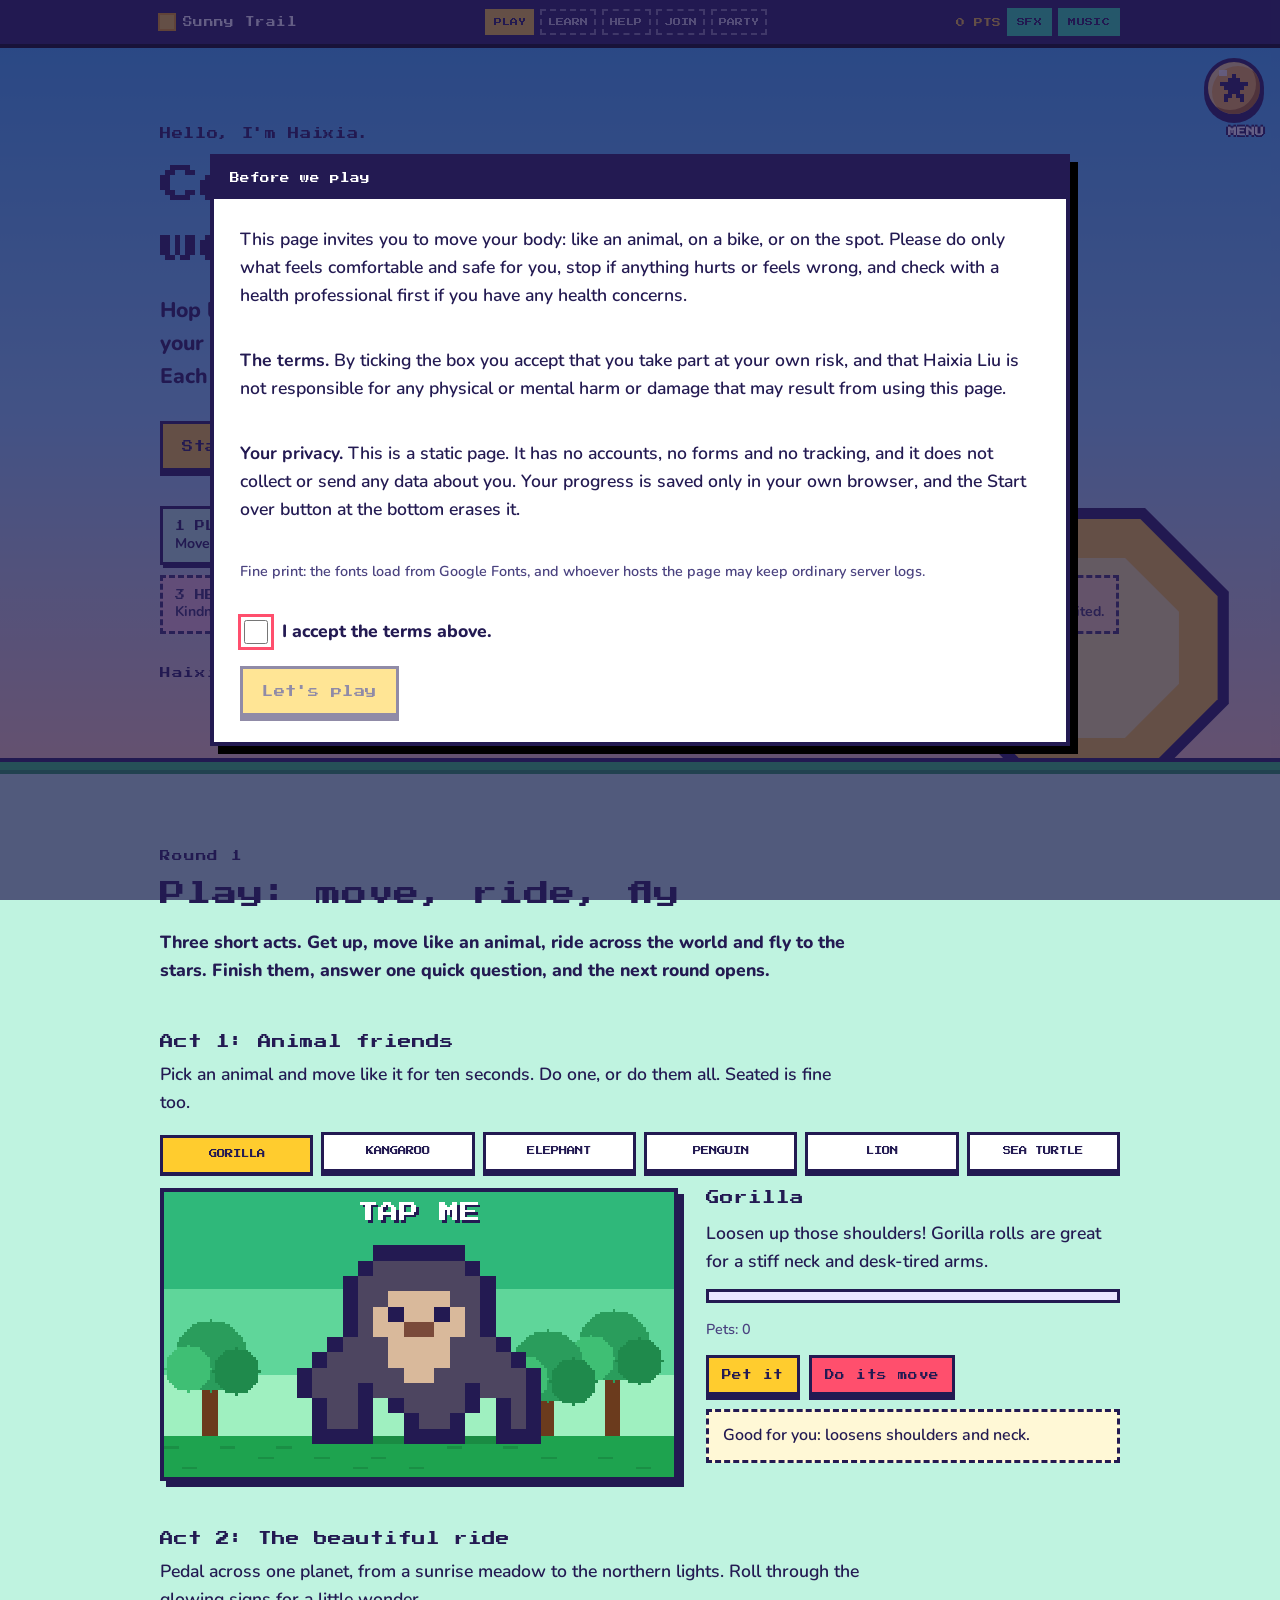
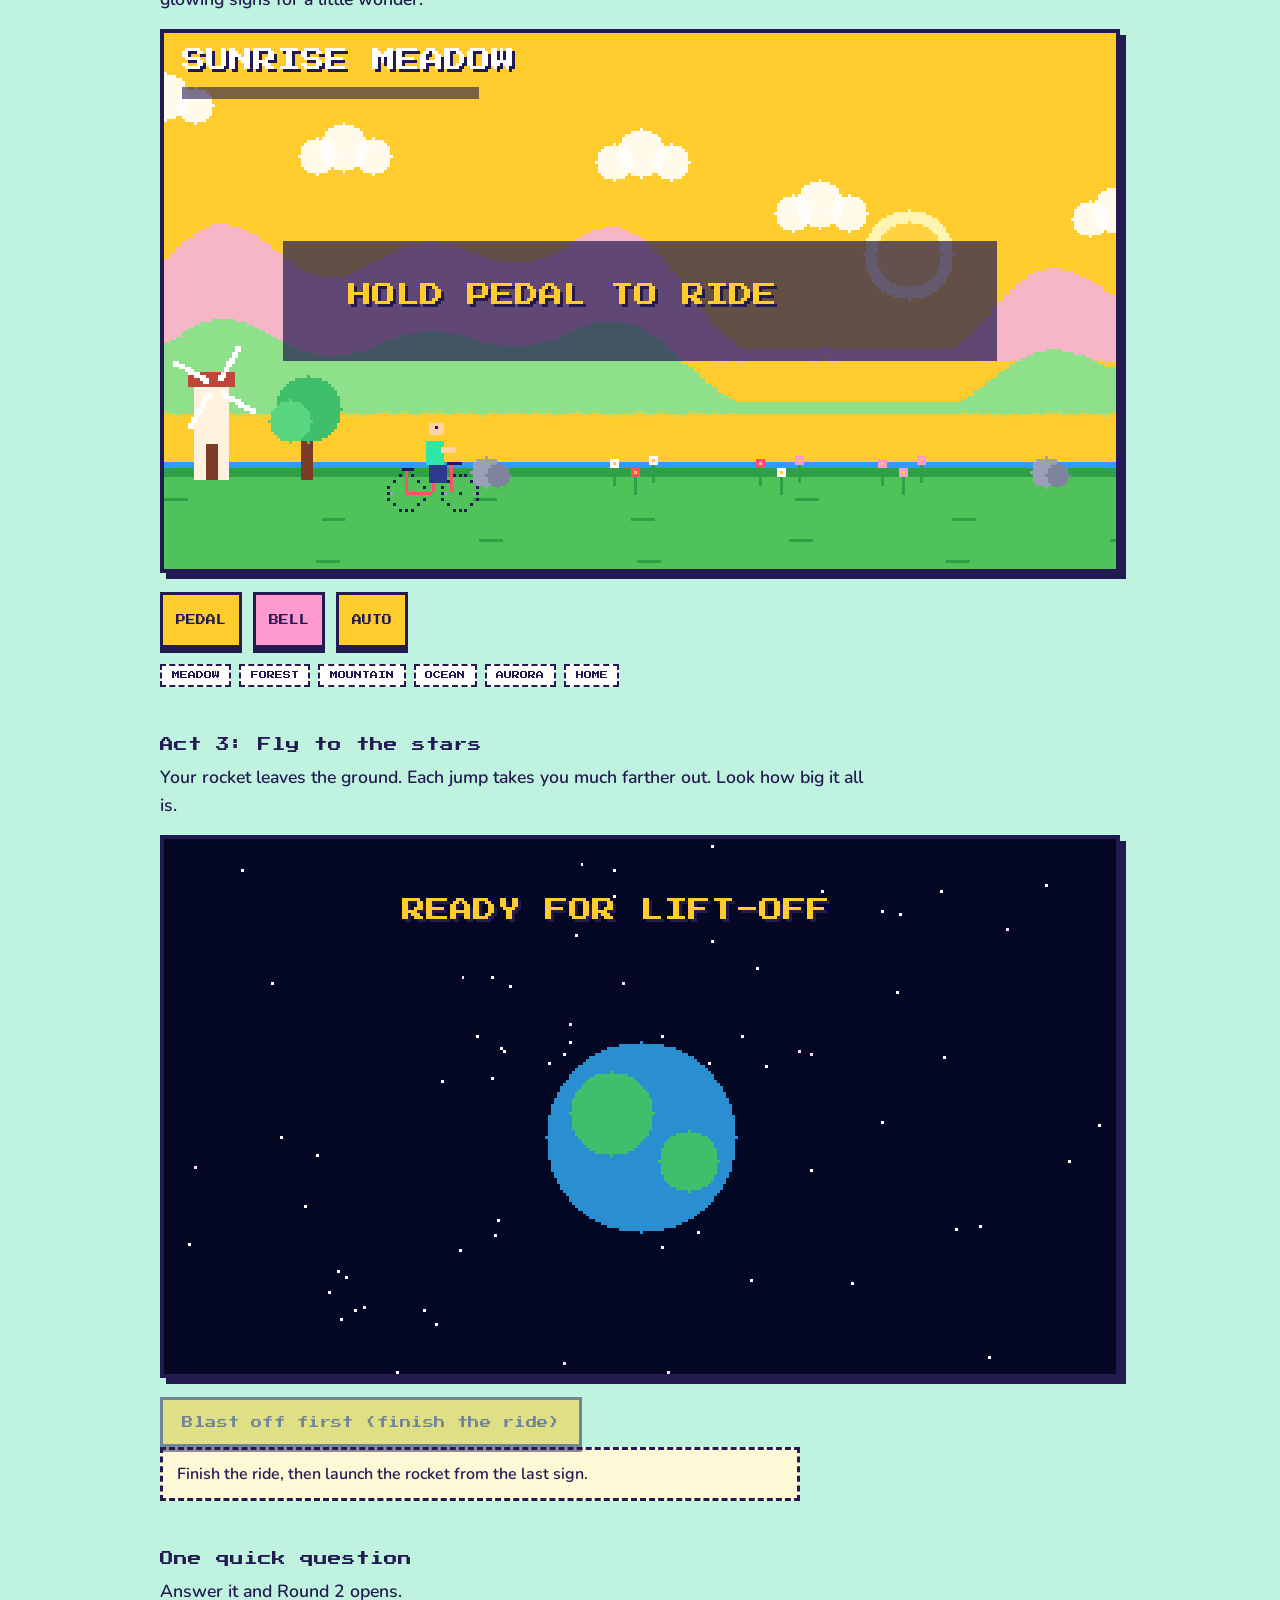
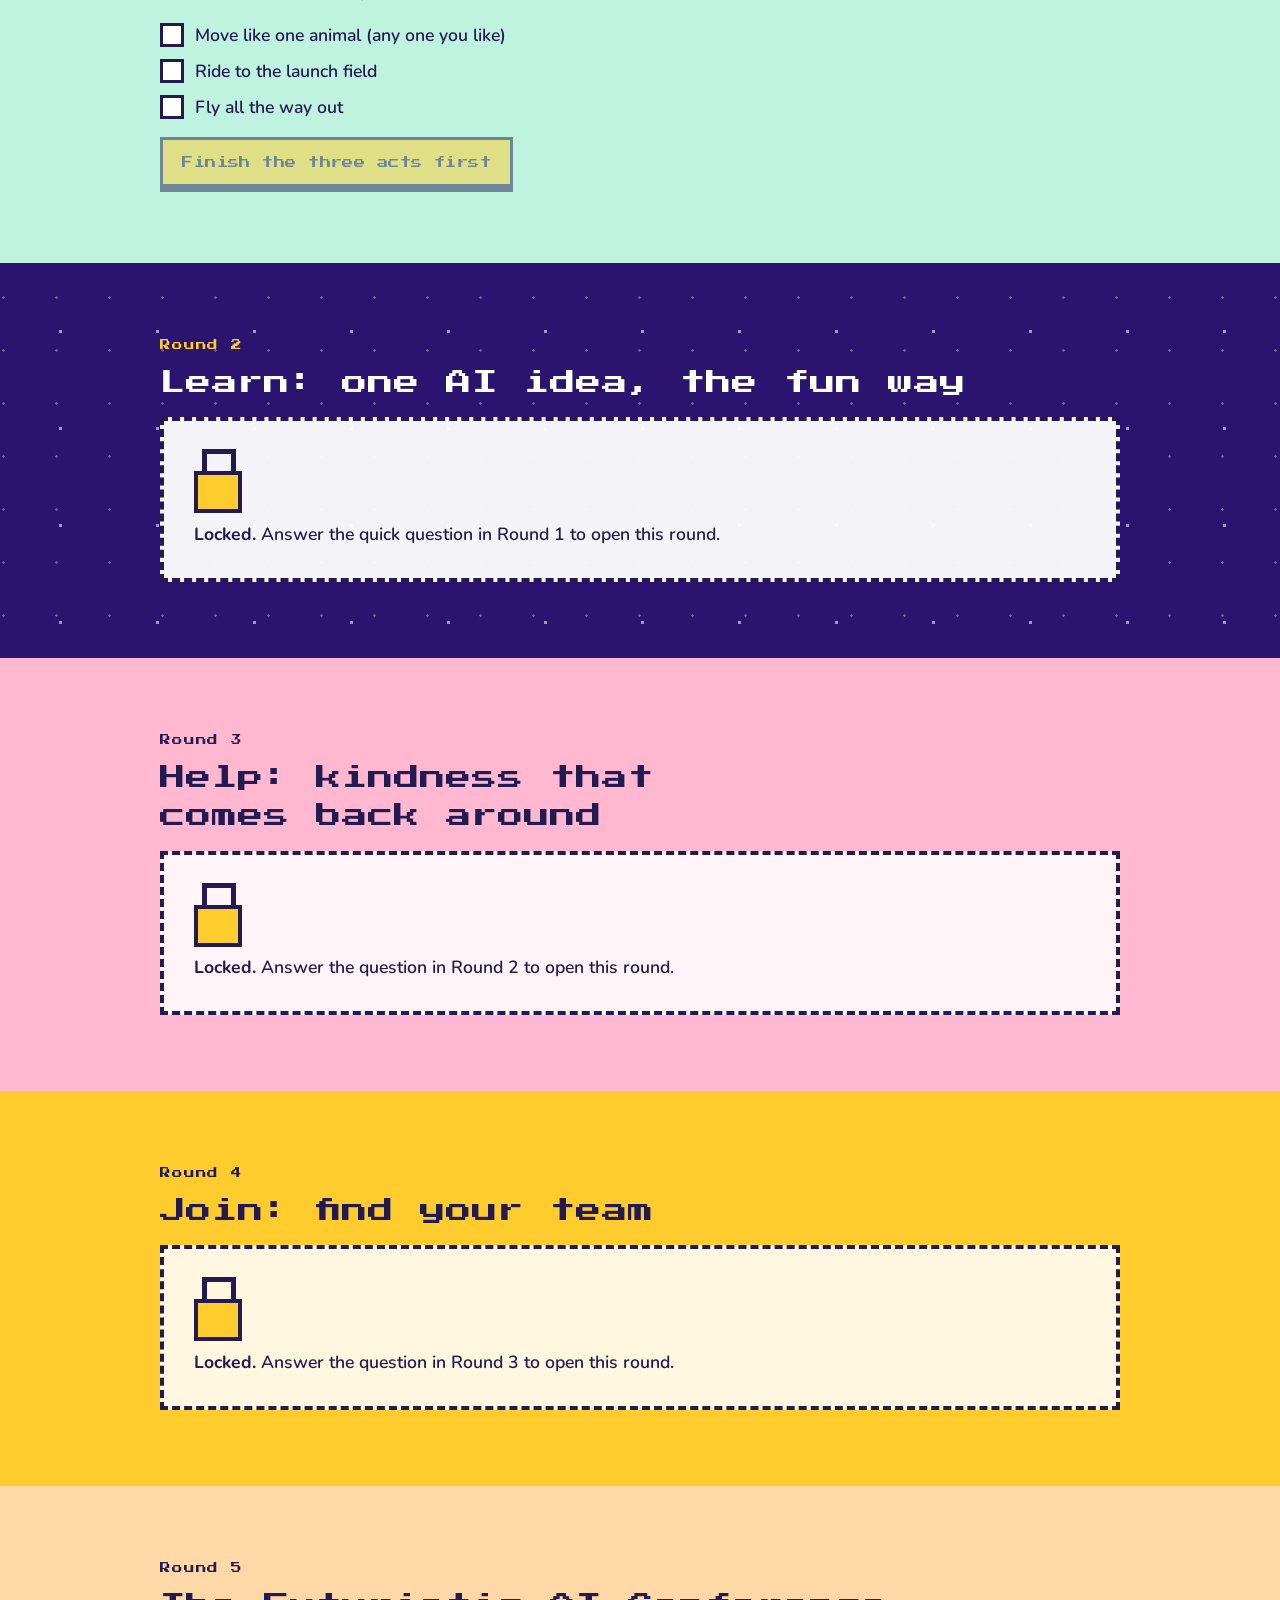
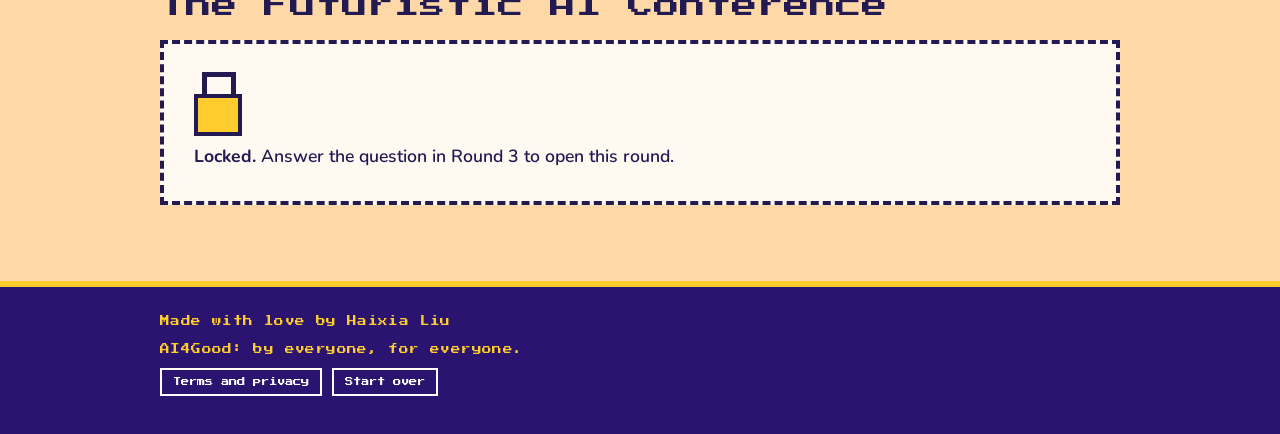
==== commit 27a5c8d1: "Add files via upload" ====
--- a/index.html
+++ b/index.html
@@ -398,7 +398,6 @@
           </div>
           <div class="padgrp"><button type="button" class="btn btn-coral" id="r-launch" hidden>Launch the rocket</button></div>
         </div>
-        <p class="keys">Hold PEDAL, or press Right arrow, D or Space. AUTO rides for you. B rings the bell.</p>
         <ul class="wonders" id="wonders" aria-label="Wonders collected"></ul>
       </div>
 
@@ -577,7 +576,6 @@
 
 <footer>
   <div class="wrap">
-    <p>The trail is pretend. The people who need us are real.</p>
     <p class="px">Made with love by Haixia Liu</p>
     <p class="px">AI4Good: by everyone, for everyone.</p>
     <div class="btnrow"><button type="button" class="reset" id="terms-open">Terms and privacy</button><button type="button" class="reset" id="reset-all">Start over</button></div>
@@ -2457,5 +2455,6 @@
   if (window.__TEST__) { window.__t = { get ST() { return ST; }, CON: CON, ANIMALS: ANIMALS, get Z() { return Z; }, get RD() { return RD; }, get CS() { return CS; }, get V() { return V; }, WONDERS: WONDERS, get LR() { return LR; }, PLAY_POOL: PLAY_POOL, HELP_POOL: HELP_POOL, CF: CF, GUESTS: GUESTS, TOPICS: TOPICS }; }
 })();
 </script>
+<script src="nav.js" data-below=".hud"></script>
 </body>
 </html>
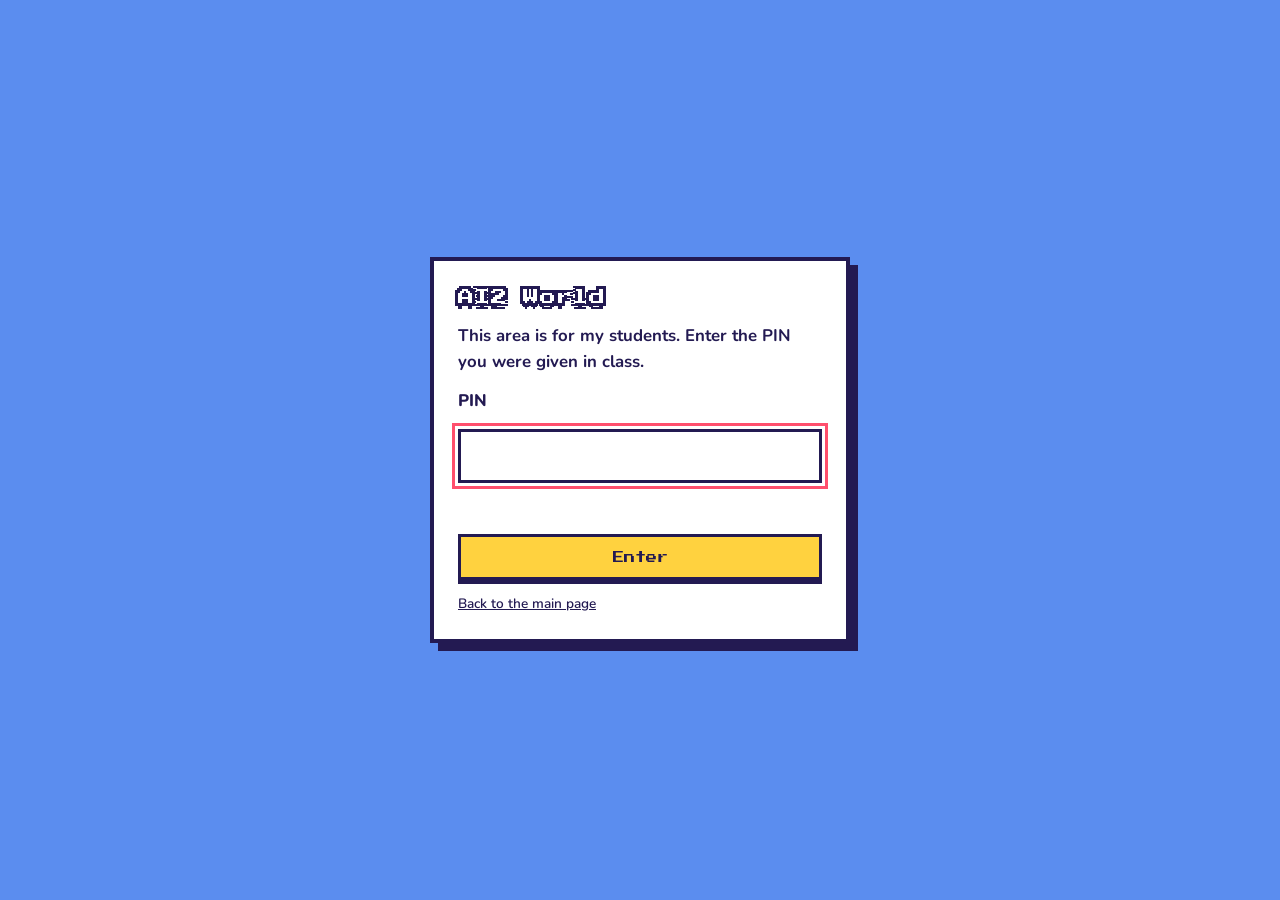
==== commit 12a4ea51: "mock exam questions and hint" ====
--- a/index.html
+++ b/index.html
@@ -2,2459 +2,147 @@
 <html lang="en">
 <head>
 <meta charset="utf-8">
+<script src="../ai2/gate.js"></script>
 <meta name="viewport" content="width=device-width,initial-scale=1,viewport-fit=cover">
-<meta name="description" content="Haixia Liu: a playful journey through animals, the world, the stars, AI ideas and kindness.">
-<title>The Sunny Trail</title>
+<meta name="description" content="Mock exam questions for AI2: six written-answer questions, 40 marks. Practice only.">
+<title>Mock Exam</title>
 <link rel="preconnect" href="https://fonts.googleapis.com">
 <link rel="preconnect" href="https://fonts.gstatic.com" crossorigin>
 <link rel="stylesheet" href="https://fonts.googleapis.com/css2?family=Nunito:wght@600;700;800&family=Press+Start+2P&display=swap">
+<link rel="stylesheet" href="../ai2/ai2.css">
 <style>
-[hidden]{display:none!important}
-
-/* Layout: four colour-banded chapters in a fixed order (Play, Learn, Help, Connect). Each chapter after the first sits behind a pixel padlock that opens only when the previous test is passed. One deliberate bright look. */
-:root{
-  color-scheme: light;
-  --ink:#231a52;
-  --paper:#ffffff;
-  --sun:#ffcc2e;
-  --sun-deep:#f0a500;
-  --coral:#ff4f6d;
-  --mint:#2ee6a6;
-  --grape:#6a3df0;
-  --grape-deep:#2a1470;
-  --sky:#3fb6ff;
-  --sky-2:#8fd8ff;
-  --blush:#ffb8cf;
-  --muted:#4b4380;
-  --f-pixel:'Press Start 2P','Courier New',monospace;
-  --f-body:'Nunito','Trebuchet MS',system-ui,sans-serif;
-  --gutter:clamp(16px,4vw,40px);
-}
-*{box-sizing:border-box}
-html{scroll-padding-top:64px}
-@media (prefers-reduced-motion:no-preference){html{scroll-behavior:smooth}}
-body{margin:0;background-color:var(--sky);color:var(--ink);font-family:var(--f-body);font-weight:600;font-size:1.1rem;line-height:1.6;-webkit-text-size-adjust:100%}
-.wrap{max-width:1040px;margin-inline:auto;padding-inline:var(--gutter)}
-.sr-only{position:absolute;width:1px;height:1px;margin:-1px;padding:0;overflow:hidden;clip:rect(0,0,0,0);white-space:nowrap;border:0}
-a{color:var(--ink)}
-:focus-visible{outline:3px solid var(--coral);outline-offset:3px}
-h1,h2,h3,p{margin-top:0}
-
-/* Top bar */
-.hud{position:sticky;top:env(safe-area-inset-top,0px);z-index:20;background:var(--ink);color:#fff;border-bottom:4px solid #000}
-.hud-in{display:flex;align-items:center;justify-content:space-between;flex-wrap:wrap;gap:.4rem .6rem;padding-block:.5rem}
-.logo{display:inline-flex;align-items:center;gap:.55rem;font:400 .6rem var(--f-pixel);color:#fff;text-decoration:none;letter-spacing:.04em;white-space:nowrap}
-.sunpix{width:14px;height:14px;background:var(--sun);box-shadow:0 0 0 2px var(--sun-deep);flex:none}
-.pips{display:flex;gap:.35rem;list-style:none;margin:0;padding:0}
-.pips a{display:block;min-width:34px;text-align:center;padding:.45rem .4rem;font:400 .5rem var(--f-pixel);color:#fff;text-decoration:none;border:2px solid rgba(255,255,255,.6)}
-.pips a.open{background:var(--sun);border-color:var(--sun);color:var(--ink)}
-.pips a.done{background:var(--mint);border-color:var(--mint);color:var(--ink)}
-.pips a.locked{border-style:dashed;opacity:.75}
-.hud-r{display:flex;align-items:center;gap:.4rem}
-.pts{font:400 .55rem var(--f-pixel);color:var(--sun);white-space:nowrap}
-.tog{font:400 .5rem var(--f-pixel);letter-spacing:.04em;padding:.5rem .5rem;border:2px solid #fff;background:transparent;color:#fff;cursor:pointer}
-.tog[aria-pressed="true"]{background:var(--mint);border-color:var(--mint);color:var(--ink)}
-
-/* Buttons */
-.btn{display:inline-flex;align-items:center;justify-content:center;gap:.5rem;padding:.9rem 1.2rem;font:400 .7rem var(--f-pixel);letter-spacing:.04em;line-height:1.35;text-decoration:none;color:var(--ink);background:var(--paper);border:3px solid var(--ink);box-shadow:0 5px 0 var(--ink);cursor:pointer;transition:transform .08s ease,box-shadow .08s ease}
-.btn:hover{transform:translateY(-1px)}
-.btn:active{transform:translateY(4px);box-shadow:0 1px 0 var(--ink)}
-.btn[disabled]{opacity:.5;cursor:not-allowed;transform:none;box-shadow:0 5px 0 var(--ink)}
-.btn-sun{background:var(--sun)}
-.btn-coral{background:var(--coral)}
-.btn-mint{background:var(--mint)}
-.btn-grape{background:var(--grape);color:#fff}
-.btn-sm{padding:.65rem .8rem;font-size:.6rem}
-.cta-row{display:flex;flex-wrap:wrap;gap:1rem 1.1rem}
-
-/* Hero */
-.hero{position:relative;overflow:hidden;background:linear-gradient(180deg,#3fb6ff 0%,#8fd8ff 52%,#ffd2b8 100%);padding-block:clamp(36px,7vw,80px) clamp(44px,7vw,76px)}
-.hero-sky{position:absolute;inset:0;pointer-events:none}
-.bigsun{position:absolute;right:clamp(-40px,4vw,60px);bottom:-30px;width:clamp(130px,24vw,280px);aspect-ratio:1/1;background:var(--ink);clip-path:polygon(30% 0,70% 0,100% 30%,100% 70%,70% 100%,30% 100%,0 70%,0 30%);display:grid;place-items:center}
-.bigsun i{display:grid;place-items:center;width:92%;height:92%;background:var(--sun);clip-path:polygon(30% 0,70% 0,100% 30%,100% 70%,70% 100%,30% 100%,0 70%,0 30%)}
-.bigsun b{display:block;width:70%;height:70%;background:#fff08a;clip-path:polygon(30% 0,70% 0,100% 30%,100% 70%,70% 100%,30% 100%,0 70%,0 30%)}
-.cloud{position:absolute;opacity:.95}
-.c1{top:8%;left:-140px;animation:drift 70s linear infinite}
-.c2{top:34%;left:-140px;animation:drift 95s linear -40s infinite}
-.c3{top:62%;left:-140px;animation:drift 120s linear -80s infinite}
-@keyframes drift{to{transform:translateX(calc(100vw + 300px))}}
-.hero-in{position:relative}
-.kicker{margin:0 0 1rem;font:400 .7rem var(--f-pixel);letter-spacing:.06em}
-h1{margin:0 0 1.2rem;font:400 clamp(1.25rem,4.6vw,2.5rem)/1.5 var(--f-pixel);text-wrap:balance;max-width:20ch}
-.lede{margin:0 0 1.8rem;max-width:36em;font-size:clamp(1.12rem,2.2vw,1.32rem);font-weight:800;line-height:1.55}
-.road{display:flex;flex-wrap:wrap;align-items:stretch;gap:.6rem;margin:2.2rem 0 0;padding:0;list-style:none}
-.road li{padding:.6rem .75rem;border:3px solid var(--ink);background:var(--paper);box-shadow:3px 3px 0 var(--ink);min-width:0}
-.road li b{display:block;font:400 .62rem var(--f-pixel);line-height:1.5}
-.road li span{display:block;font-size:.88rem;line-height:1.35;font-weight:700}
-.road li:nth-child(1){background:#b8f5dc}
-.road li:nth-child(2){background:#e2d9ff}
-.road li:nth-child(3){background:#ffc5d3}
-.road li:nth-child(4){background:#fff08a}
-.road li:nth-child(5){background:#ffd8a8}
-.road li.locked{border-style:dashed;box-shadow:none;opacity:.88}
-.sub{margin:1.8rem 0 0;font:400 .66rem var(--f-pixel);letter-spacing:.06em;line-height:1.8}
-
-/* Chapters */
-.ground-top{height:16px;background:#2fd06a;border-top:4px solid var(--ink);border-bottom:4px solid #1ea34f}
-.chap{padding-block:clamp(40px,6vw,76px)}
-.chap.play{background:#bff3e0}
-.chap.learn{background-color:var(--grape-deep);background-image:radial-gradient(rgba(255,255,255,.55) 1.5px,transparent 2px),radial-gradient(rgba(255,255,255,.3) 1px,transparent 1.5px);background-size:97px 97px,53px 53px;background-position:12px 20px,30px 8px;color:#fff}
-.chap.help{background:var(--blush)}
-.chap.connect{background:var(--sun)}
-.eyebrow{margin:0 0 .8rem;font:400 .66rem var(--f-pixel);letter-spacing:.08em}
-.learn .eyebrow{color:var(--sun)}
-h2{margin:0 0 1rem;font:400 clamp(1.05rem,2.8vw,1.6rem)/1.5 var(--f-pixel);text-wrap:balance}
-h3{font:400 .85rem/1.55 var(--f-pixel);margin:0 0 .6rem}
-.intro{max-width:40em;margin:0 0 1.6rem;font-weight:800}
-.learn .intro{color:#ece7ff}
-.panel{background:var(--paper);color:var(--ink);border:4px solid var(--ink);box-shadow:6px 6px 0 var(--ink);padding:clamp(16px,3vw,28px);min-width:0}
-.learn .panel{border-color:#fff;box-shadow:6px 6px 0 #12083a}
-.panel .eyebrow{color:var(--grape)}
-.act{margin-top:clamp(28px,4vw,48px)}
-.act>h3{margin-bottom:.4rem}
-.act>p{max-width:40em;margin-bottom:1rem}
-.chip{display:inline-block;flex:none;padding:.25rem .5rem;font:400 .5rem var(--f-pixel);border:2px solid var(--ink);color:var(--ink);background:#fff}
-.chip.c-health,.chip.joy{background:var(--coral)}
-.chip.c-ai{background:var(--sky)}
-.chip.c-mind{background:var(--sun)}
-.chip.help{background:#ff9ab0}
-.chip.ok{background:var(--mint)}
-
-/* Canvases */
-.stage{position:relative;padding:0;overflow:hidden;background:#2f9bff}
-canvas.px{display:block;width:100%;height:auto;image-rendering:pixelated;image-rendering:crisp-edges;outline:none;touch-action:none;background:#2f9bff}
-#zoo{aspect-ratio:200/112}
-#ride,#cosmos,#village{aspect-ratio:16/9}
-.toast{position:absolute;left:8px;right:8px;bottom:8px;margin:0;padding:.5rem .75rem;background:var(--paper);color:var(--ink);border:3px solid var(--ink);box-shadow:3px 3px 0 var(--ink);font:800 clamp(.82rem,2.2vw,1rem)/1.35 var(--f-body)}
-.toast:empty{display:none}
-.over{position:absolute;inset:0;display:grid;place-content:center;justify-items:center;gap:1rem;padding:12px;text-align:center;background:rgba(35,26,82,.55);color:#fff}
-.over .big{margin:0;font:400 clamp(.8rem,3.4vw,1.5rem)/1.5 var(--f-pixel);text-shadow:3px 3px 0 var(--ink)}
-.over .small{margin:0;font:800 clamp(.8rem,2.2vw,1rem) var(--f-body);max-width:30em}
-
-/* Animals */
-.tabs{display:grid;grid-template-columns:repeat(6,minmax(0,1fr));gap:.5rem;margin:0 0 1rem}
-.tab{position:relative;min-width:0;padding:.7rem .3rem;font:400 .52rem var(--f-pixel);line-height:1.4;color:var(--ink);background:var(--paper);border:3px solid var(--ink);box-shadow:0 4px 0 var(--ink);cursor:pointer;overflow-wrap:anywhere}
-.tab[aria-selected="true"]{background:var(--sun);transform:translateY(3px);box-shadow:0 1px 0 var(--ink)}
-.tab.done::after{content:"\2713";position:absolute;top:-10px;right:-6px;padding:.1rem .3rem;font:400 .55rem var(--f-pixel);background:var(--mint);border:2px solid var(--ink)}
-.zoo-grid{display:grid;grid-template-columns:minmax(0,1.25fr) minmax(0,1fr);gap:clamp(16px,3vw,28px);align-items:start}
-.zoo-side{display:grid;gap:.9rem;min-width:0}
-.zoo-side p{margin:0}
-.fact{padding:.7rem .9rem;background:#fff8d6;border:3px dashed var(--ink);font-size:1rem}
-.meter{height:14px;background:#e9e5ff;border:3px solid var(--ink)}
-.meter i{display:block;height:100%;width:0;background:var(--coral);transition:width .2s}
-.chal{padding:.9rem;border:3px solid var(--ink);background:#e2d9ff;display:grid;gap:.6rem}
-.chal .count{font:400 1.3rem var(--f-pixel);color:var(--coral)}
-.btnrow{display:flex;flex-wrap:wrap;gap:.6rem}
-.pad{display:flex;flex-wrap:wrap;justify-content:space-between;gap:.8rem 1.4rem;margin-top:1.2rem}
-.padgrp{display:flex;gap:.7rem;flex-wrap:wrap}
-.pbtn{min-width:72px;min-height:56px;padding:.4rem .8rem;font:400 .62rem var(--f-pixel);color:var(--ink);background:var(--sun);border:3px solid var(--ink);box-shadow:0 5px 0 var(--ink);cursor:pointer;touch-action:none;user-select:none;-webkit-user-select:none;-webkit-touch-callout:none}
-.pbtn.alt{background:#ff9ad0}
-.pbtn[aria-pressed="true"]{background:var(--mint)}
-.pbtn.on,.pbtn:active{transform:translateY(4px);box-shadow:0 1px 0 var(--ink)}
-.keys{margin:.8rem 0 0;font-size:1rem;color:var(--muted);max-width:44em}
-.wonders{display:flex;flex-wrap:wrap;gap:.5rem;margin:1rem 0 0;padding:0;list-style:none}
-.wonders li{padding:.35rem .6rem;font:400 .5rem var(--f-pixel);border:2px dashed var(--ink);background:#fff}
-.wonders li.got{border-style:solid;background:var(--sun)}
-.checklist{list-style:none;margin:0 0 1rem;padding:0;display:grid;gap:.5rem}
-.checklist li{display:flex;gap:.7rem;align-items:center}
-.checklist li::before{content:"";width:18px;height:18px;border:3px solid var(--ink);background:#fff;flex:none}
-.checklist li.done::before{background:var(--mint)}
-
-/* Quiz */
-.quiz{display:grid;gap:1rem;margin-top:1.6rem}
-.quiz h3{margin:0;font-size:clamp(.82rem,2.3vw,1.1rem)}
-.qz-meta{display:flex;flex-wrap:wrap;align-items:center;gap:.7rem;margin:0;font:400 .56rem var(--f-pixel);color:var(--muted)}
-.opts{display:grid;gap:.8rem}
-.opt{display:block;width:100%;text-align:left;padding:.85rem 1rem;font:800 1.05rem/1.4 var(--f-body);color:var(--ink);background:var(--paper);border:3px solid var(--ink);box-shadow:0 4px 0 var(--ink);cursor:pointer}
-.opt:hover:not([disabled]){background:#fff7cf}
-.opt.good{background:#b9f7de}
-.opt.bad{background:#ffd0d8}
-.opt[disabled]{cursor:default}
-.fb{margin:0;min-height:1.6em;font-weight:800}
-.score{font:400 .8rem var(--f-pixel);line-height:1.6}
-.missed{margin:0;padding-left:1.2rem;display:grid;gap:.4rem}
-
-/* Locks */
-.lockcard{display:grid;justify-items:start;gap:.9rem;padding:clamp(18px,3vw,30px);background:rgba(255,255,255,.85);color:var(--ink);border:4px dashed var(--ink)}
-.learn .lockcard{background:rgba(255,255,255,.95)}
-.lockcard p{margin:0;max-width:38em}
-.padlock{width:40px;height:44px;position:relative;margin-top:10px}
-.padlock::before{content:"";position:absolute;left:8px;top:-12px;width:24px;height:22px;border:5px solid var(--ink);border-bottom:0}
-.padlock::after{content:"";position:absolute;left:0;top:10px;width:40px;height:34px;background:var(--sun);border:4px solid var(--ink)}
-
-/* Learn */
-.lr-card{display:grid;gap:1rem}
-.lr-card .term{font:400 clamp(1rem,3vw,1.5rem)/1.4 var(--f-pixel);margin:0}
-.lr-card .hook{font-weight:800;font-size:1.2rem;margin:0}
-.lr-card .tech{padding:.7rem .9rem;background:#eee9ff;border-left:6px solid var(--grape);font-size:1rem;margin:0}
-.demo{padding:1rem;border:3px solid var(--ink);background:#fff8d6;display:grid;gap:.8rem;min-width:0}
-.demo canvas{display:block;width:100%;height:auto;background:#fff;border:3px solid var(--ink);aspect-ratio:2/1;touch-action:none}
-.demo label{font:400 .56rem var(--f-pixel);display:block;line-height:1.7}
-.demo input[type=range]{width:100%;accent-color:var(--grape)}
-.demo .read{font-weight:800;font-size:1rem;margin:0}
-.bars{display:grid;gap:.4rem}
-.bar{display:grid;grid-template-columns:7.5em minmax(0,1fr) 3em;gap:.5rem;align-items:center;font-weight:800;font-size:.95rem}
-.bar i{display:block;height:16px;background:var(--grape);border:2px solid var(--ink);width:0;transition:width .2s}
-.toks{display:flex;flex-wrap:wrap;gap:.35rem}
-.toks span{padding:.2rem .45rem;border:2px solid var(--ink);background:#c9f7e4;font:700 .95rem ui-monospace,Menlo,Consolas,monospace}
-.toks span:nth-child(3n+2){background:#ffe0ec}
-.toks span:nth-child(3n){background:#fff08a}
-.demo input[type=text]{width:100%;padding:.6rem .8rem;border:3px solid var(--ink);font:700 1rem var(--f-body);color:var(--ink);background:#fff}
-.sent{display:flex;flex-wrap:wrap;gap:.35rem}
-.sent button{padding:.4rem .6rem;border:3px solid var(--ink);font:700 1rem var(--f-body);color:var(--ink);background:#fff;cursor:pointer}
-.sent button[aria-pressed="true"]{outline:3px solid var(--coral)}
-.emap{position:relative;height:260px;border:3px solid var(--ink);background:repeating-linear-gradient(0deg,#fff,#fff 24px,#f1ecff 25px)}
-.emap button{position:absolute;transform:translate(-50%,-50%);padding:.2rem .45rem;border:2px solid var(--ink);font:700 .9rem var(--f-body);color:var(--ink);background:#fff;cursor:pointer}
-.emap button.near{background:var(--sun)}
-.emap button.sel{background:var(--coral)}
-.book{display:grid;gap:.8rem;margin-top:1.8rem}
-.book ul{list-style:none;margin:0;padding:0;display:flex;flex-wrap:wrap;gap:.5rem}
-.book li{padding:.4rem .6rem;border:2px solid var(--ink);background:var(--sun);font:400 .5rem var(--f-pixel)}
-
-/* Help */
-.help-grid{display:grid;grid-template-columns:minmax(0,1.3fr) minmax(0,1fr);gap:clamp(16px,3vw,28px);align-items:start}
-.acts{display:grid;grid-template-columns:repeat(3,minmax(0,1fr));gap:.6rem}
-.acts .btn{padding:.8rem .3rem;font-size:.55rem}
-.status{min-height:3.2em;font-weight:800}
-.realacts{display:grid;gap:.6rem;margin:0;padding:0;list-style:none}
-.realacts label{display:flex;gap:.7rem;align-items:flex-start;cursor:pointer}
-.realacts input{width:22px;height:22px;accent-color:var(--coral);flex:none;margin-top:.15rem}
-
-/* Connect */
-.tiles{display:grid;grid-template-columns:repeat(5,minmax(0,1fr));gap:1rem 1.1rem;margin:0 0 1.6rem}
-.tile{position:relative;min-height:76px;padding:.8rem .5rem;font:400 .62rem var(--f-pixel);line-height:1.4;color:var(--ink);background:var(--c,#fff);border:3px solid var(--ink);box-shadow:0 5px 0 var(--ink);cursor:pointer;overflow-wrap:anywhere}
-.tile:hover{transform:translateY(-2px)}
-.modal{position:fixed;inset:0;z-index:50;display:grid;place-items:center;padding:12px;background:rgba(35,26,82,.7)}
-.sheet{width:min(860px,100%);max-height:calc(100% - 8px);overflow:auto;background:var(--paper);color:var(--ink);border:4px solid var(--ink);box-shadow:8px 8px 0 #000}
-.sheet-top{display:flex;align-items:center;justify-content:space-between;gap:1rem;padding:.8rem 1rem;background:var(--ink);color:#fff;position:sticky;top:0;z-index:2}
-.sheet-top b{font:400 .6rem var(--f-pixel);line-height:1.6}
-.sheet-top .btn{padding:.5rem .7rem;font-size:.55rem;box-shadow:none}
-.sheet-in{padding:clamp(14px,3vw,26px);display:grid;gap:1.2rem}
-.sheet-in h3{font-size:clamp(.8rem,2.4vw,1.05rem)}
-.stabs{display:flex;gap:.5rem;flex-wrap:wrap}
-.stab{padding:.6rem .8rem;font:400 .55rem var(--f-pixel);color:var(--ink);background:#fff;border:3px solid var(--ink);cursor:pointer}
-.stab[aria-selected="true"]{background:var(--sun)}
-.cos{display:grid;gap:.9rem}
-.co{padding:1rem;border:3px solid var(--ink);display:grid;gap:.6rem;background:var(--c,#fff)}
-.co h4{margin:0;font:400 .72rem/1.5 var(--f-pixel)}
-.co p{margin:0}
-.co .tag{font-size:.9rem;font-weight:800}
-.hired{padding:1rem;background:#b9f7de;border:3px solid var(--ink);display:grid;gap:.5rem}
-.fine{font-size:.9rem;color:var(--muted)}
-
-footer{background:var(--grape-deep);color:#fff;border-top:6px solid var(--sun)}
-footer .wrap{padding-block:1.6rem 2.4rem;display:grid;gap:.6rem;justify-items:start}
-footer p{margin:0}
-footer .px{font:400 .6rem var(--f-pixel);line-height:1.9;letter-spacing:.04em;color:var(--sun)}
-.reset{font:400 .52rem var(--f-pixel);padding:.5rem .7rem;background:transparent;border:2px solid #fff;cursor:pointer;color:#fff}
-
-
-.chap.conf{background:#ffd8a8}
-.slogan{margin:0 0 .8rem;font:400 clamp(.8rem,2.4vw,1.15rem)/1.6 var(--f-pixel);color:var(--coral);text-shadow:2px 2px 0 var(--ink)}
-.cf-rooms{display:grid;grid-template-columns:repeat(3,minmax(0,1fr));gap:1rem;margin:1.4rem 0}
-.room{display:grid;gap:.6rem;align-content:start;padding:.9rem;border:4px solid var(--ink);background:#fff;box-shadow:5px 5px 0 var(--ink);min-width:0}
-.room[data-sel="true"]{background:#fff7cf;outline:4px solid var(--coral);outline-offset:2px}
-.room h4{margin:0;font:400 .62rem/1.5 var(--f-pixel)}
-.room .topic{margin:0;font-weight:800;font-size:.98rem;min-height:3.6em;overflow-wrap:anywhere}
-.room .topic.empty{color:var(--muted);font-weight:700}
-.seats{display:flex;gap:.4rem;flex-wrap:wrap;min-height:70px}
-.seat{width:52px;height:70px;border:3px dashed var(--ink);background:#f3efff;display:grid;place-items:center;padding:0;cursor:pointer}
-.seat.full{border-style:solid;background:#fff}
-.fig{display:block;width:48px;height:66px;image-rendering:pixelated}
-.cf-box{margin-top:1.2rem;display:grid;gap:.9rem}
-.cf-box h3{margin:0}
-.cf-own{display:grid;grid-template-columns:minmax(0,1fr) auto;gap:.5rem .6rem;align-items:end}
-.cf-own label{grid-column:1/-1;font:400 .56rem var(--f-pixel);line-height:1.7}
-.cf-own input{min-width:0;padding:.65rem .8rem;border:3px solid var(--ink);font:700 1rem var(--f-body);color:var(--ink);background:#fff}
-.cf-guests{display:flex;flex-wrap:wrap;gap:.6rem}
-.guest{display:grid;justify-items:center;gap:.2rem;padding:.4rem .5rem;min-width:84px;border:3px solid var(--ink);background:#fff;color:var(--ink);cursor:pointer;font:400 .46rem/1.5 var(--f-pixel)}
-.guest[aria-pressed="true"]{background:var(--sun);transform:translateY(3px)}
-.cf-card{display:grid;gap:.6rem;padding:1rem;border:3px solid var(--ink);background:#fff8d6}
-.cf-card h4{margin:0;font:400 .72rem/1.5 var(--f-pixel)}
-.cf-card p{margin:0}
-.says{display:grid;gap:.6rem}
-.say{padding:.7rem .9rem;border:3px solid var(--ink);background:#e9f9ff;position:relative}
-.say b{font:400 .56rem var(--f-pixel);display:block;margin-bottom:.25rem}
-.say.yes{background:#c9f7e4}
-.slide{padding:1rem;border:3px solid var(--ink);background:#e2d9ff;font-weight:800;font-size:1.1rem}
-.aud{display:flex;flex-wrap:wrap;gap:.6rem}
-.agree{display:flex;gap:.7rem;align-items:flex-start;cursor:pointer;font-weight:800}
-.agree input{width:24px;height:24px;accent-color:var(--coral);flex:none}
-#cf-hall{aspect-ratio:320/90}
-@media (max-width:820px){.cf-rooms{grid-template-columns:1fr}}
-@media (max-width:560px){.hud-r{width:100%;justify-content:space-between}.logo span.nm{display:none}}
-
-@media (max-width:820px){
-  .zoo-grid,.help-grid{grid-template-columns:1fr}
-  .tiles{grid-template-columns:repeat(2,minmax(0,1fr))}
-  .tabs{grid-template-columns:repeat(3,minmax(0,1fr))}
-}
-@media (max-width:480px){
-  .logo span.nm{display:none}
-  .tog{font-size:.46rem;padding:.45rem .4rem}
-  .acts{grid-template-columns:repeat(2,minmax(0,1fr))}
-  .bar{grid-template-columns:5.5em minmax(0,1fr) 2.6em}
-}
-@media (prefers-reduced-motion:reduce){
-  *,*::before,*::after{animation:none!important;transition:none!important}
-  .c1{left:6%}.c2{left:52%}.c3{left:24%}
-}
+.mx-q{background:#fff;border:4px solid #231a52;box-shadow:6px 6px 0 #231a52;padding:clamp(14px,3vw,24px);display:grid;gap:14px;min-width:0}
+.mx-q h2{margin:0;font:400 .8rem/1.6 "Press Start 2P",monospace;display:flex;justify-content:space-between;gap:12px;flex-wrap:wrap}
+.mx-q .marks{color:#6a3df0}
+.mx-q p{margin:0;font-weight:700;line-height:1.55}
+.mx-q textarea{width:100%;box-sizing:border-box;min-height:140px;padding:.7rem;font:600 1rem/1.5 Nunito,system-ui,sans-serif;border:3px solid #231a52}
+.mx-q details{border:3px dashed #231a52;padding:.6rem .8rem;background:#fff7d1}
+.mx-q summary{cursor:pointer;font-weight:800}
+.mx-q ul{margin:.5rem 0 0;padding-left:1.2rem;font-weight:700;line-height:1.5}
+.mx-fig{display:grid;gap:10px;grid-template-columns:repeat(auto-fit,minmax(240px,1fr))}
+.mx-fig figure{margin:0;border:3px solid #231a52;background:#f4fbff;padding:6px}
+.mx-fig figcaption{font-weight:800;text-align:center;padding:4px}
+.mx-fig svg{width:100%;height:auto;display:block}
+.mx-wrap{overflow-x:auto}
+.mx-tbl{border-collapse:collapse;font-weight:800}
+.mx-tbl th,.mx-tbl td{border:3px solid #231a52;padding:.45rem .8rem;text-align:center}
+.mx-tbl th{background:#e9e4ff}
+.mx-total{font:400 .75rem/1.6 "Press Start 2P",monospace}
+.mx-note{background:#fff7d1;border:3px solid #231a52;padding:.7rem .9rem;font-weight:800;line-height:1.45}
+@media print{.plab-links,.mx-q details,.mx-actions,footer{display:none!important}.mx-q{box-shadow:none}}
 </style>
 </head>
-<body>
+<body class="plain">
+<header class="top plab">
+  <p class="kicker">Practice only</p>
+  <h1>Mock Exam</h1>
+  <p class="lede">Six written-answer questions, 40 marks in total. There are no multiple-choice questions. Write your answers in full, draw diagrams on paper, and mark yourself honestly afterwards.</p>
+  <p class="lede notice-practice"><strong>Practice only. Doing well here does not predict your exam mark, and the real exam will contain different questions.</strong></p>
+  <p class="plab-links"><a class="btn" href="../ai2/index.html">Back to AI2 World</a> <a class="btn" href="../ai2/practice.html">Practice Lab</a></p>
+</header>
+<main class="wrap plab-main" id="app" style="display:grid;gap:22px">
 
-<header class="hud">
-  <div class="wrap hud-in">
-    <a class="logo" href="#top"><span class="sunpix"></span><span class="nm">Sunny Trail</span></a>
-    <ul class="pips" id="pips" aria-label="Your path">
-      <li><a href="#play" data-stage="play" class="open">PLAY</a></li>
-      <li><a href="#learn" data-stage="learn" class="locked">LEARN</a></li>
-      <li><a href="#help" data-stage="help" class="locked">HELP</a></li>
-      <li><a href="#connect" data-stage="connect" class="locked">JOIN</a></li>
-      <li><a href="#conf" data-stage="conf" class="locked">PARTY</a></li>
-    </ul>
-    <div class="hud-r">
-      <span class="pts" id="pts" aria-label="Joy points">0 PTS</span>
-      <button type="button" class="tog" id="t-sfx" aria-pressed="true">SFX</button>
-      <button type="button" class="tog" id="t-mus" aria-pressed="true">MUSIC</button>
-    </div>
-  </div>
-</header>
+<section class="mx-q" id="q1">
+  <h2><span>Question 1</span><span class="marks">[5 marks]</span></h2>
+  <p>Using diagrams, show how a random hillclimber can experience difficulties searching a problem space and then describe a way you can improve upon its simple approach.</p>
+  <textarea aria-label="Your answer to question 1" data-k="q1" placeholder="Describe your diagrams in words here, and draw them on paper."></textarea>
+  <details><summary>Hints: what to think about</summary><ul><li>Draw a landscape with more than one peak and show where the climber starts and stops.</li><li>What does it do when no neighbouring move is better?</li><li>Name a way to change how it starts, how it moves, or what it accepts.</li></ul></details>
+</section>
 
-<main>
-  <section class="hero" id="top">
-    <div class="hero-sky" aria-hidden="true">
-      <div class="bigsun"><i><b></b></i></div>
-      <svg class="cloud c1" viewBox="0 0 56 24" width="112" height="48" shape-rendering="crispEdges"><g fill="#fff"><rect x="12" y="0" width="20" height="4"/><rect x="8" y="4" width="32" height="4"/><rect x="0" y="8" width="56" height="8"/><rect x="4" y="16" width="48" height="4"/></g><rect x="4" y="20" width="48" height="4" fill="#d6f1ff"/></svg>
-      <svg class="cloud c2" viewBox="0 0 56 24" width="84" height="36" shape-rendering="crispEdges"><g fill="#fff"><rect x="12" y="0" width="20" height="4"/><rect x="8" y="4" width="32" height="4"/><rect x="0" y="8" width="56" height="8"/><rect x="4" y="16" width="48" height="4"/></g><rect x="4" y="20" width="48" height="4" fill="#d6f1ff"/></svg>
-      <svg class="cloud c3" viewBox="0 0 56 24" width="140" height="60" shape-rendering="crispEdges"><g fill="#fff"><rect x="12" y="0" width="20" height="4"/><rect x="8" y="4" width="32" height="4"/><rect x="0" y="8" width="56" height="8"/><rect x="4" y="16" width="48" height="4"/></g><rect x="4" y="20" width="48" height="4" fill="#d6f1ff"/></svg>
-    </div>
-    <div class="wrap hero-in">
-      <p class="kicker">Hello, I'm Haixia.</p>
-      <h1>Come and play. The world is wonderful.</h1>
-      <p class="lede">Hop like a kangaroo, ride across the world and fly to the stars. I care about your health, so let's get moving, have fun, and see where the trail leads. Each round ends with one quick question that opens the next.</p>
-      <div class="cta-row">
-        <a class="btn btn-sun" href="#play" id="hero-go">Start playing</a>
-      </div>
-      <ol class="road" id="roadmap" aria-label="The four rounds">
-        <li data-stage="play"><b>1 PLAY</b><span>Move like animals, ride the world, fly to the stars.</span></li>
-        <li data-stage="learn" class="locked"><b>2 LEARN</b><span>One AI idea a visit, explained with toys.</span></li>
-        <li data-stage="help" class="locked"><b>3 HELP</b><span>Kindness that always comes back around.</span></li>
-        <li data-stage="connect" class="locked"><b>4 JOIN</b><span>Find your team and your opportunities.</span></li>
-        <li data-stage="conf" class="locked"><b>5 PARTY</b><span>The Futuristic AI Conference. Everyone is invited.</span></li>
-      </ol>
-      <p class="sub">Haixia Liu</p>
-    </div>
-  </section>
+<section class="mx-q" id="q2">
+  <h2><span>Question 2</span><span class="marks">[10 marks]</span></h2>
+  <p>Consider the following population of solutions being manipulated by a standard evolutionary algorithm for a maximisation problem:</p>
+  <div class="mx-wrap"><table class="mx-tbl" aria-label="Population of four solutions">
+    <thead><tr><th>No.</th><th colspan="5">Genome</th><th>Fitness</th></tr></thead>
+    <tbody>
+      <tr><td>1.</td><td>1</td><td>2</td><td>9</td><td>6</td><td>8</td><td>30</td></tr>
+      <tr><td>2.</td><td>7</td><td>9</td><td>9</td><td>1</td><td>5</td><td>40</td></tr>
+      <tr><td>3.</td><td>0</td><td>6</td><td>2</td><td>4</td><td>0</td><td>20</td></tr>
+      <tr><td>4.</td><td>0</td><td>5</td><td>1</td><td>3</td><td>1</td><td>10</td></tr>
+    </tbody></table></div>
+  <p>Show a likely population of four parents after selection using the roulette-wheel scheme, indicating why. How might the population look if you use another form of selection? Indicate why.</p>
+  <textarea aria-label="Your answer to question 2" data-k="q2"></textarea>
+  <details><summary>Hints: what to think about</summary><ul><li>Work out each solution's share of the total fitness. That is the size of its slice of the wheel.</li><li>The result is random, so give a likely outcome and say why it is likely, not a certain one.</li><li>Compare with a method that depends on rank or on small contests, and say what changes.</li></ul></details>
+</section>
 
-  <div class="ground-top" aria-hidden="true"></div>
+<section class="mx-q" id="q3">
+  <h2><span>Question 3</span><span class="marks">[5 marks]</span></h2>
+  <p>How well might you expect Particle Swarm Optimisation to perform on each of the two problem spaces below and why?</p>
+  <div class="mx-fig" id="fig3"></div>
+  <textarea aria-label="Your answer to question 3" data-k="q3"></textarea>
+  <details><summary>Hints: what to think about</summary><ul><li>What do the particles do as they move toward each other and toward the best place found so far?</li><li>Where can that take them in each picture?</li><li>Is there a way to change who sees whom, or another method that makes bigger jumps?</li></ul></details>
+</section>
 
-  <!-- ================= PLAY ================= -->
-  <section class="chap play" id="play">
-    <div class="wrap">
-      <p class="eyebrow">Round 1</p>
-      <h2>Play: move, ride, fly</h2>
-      <p class="intro">Three short acts. Get up, move like an animal, ride across the world and fly to the stars. Finish them, answer one quick question, and the next round opens.</p>
+<section class="mx-q" id="q4">
+  <h2><span>Question 4</span><span class="marks">[5 marks]</span></h2>
+  <p>Using two examples, describe the basic principles behind swarm intelligence algorithms.</p>
+  <textarea aria-label="Your answer to question 4" data-k="q4"></textarea>
+  <details><summary>Hints: what to think about</summary><ul><li>Who is in control? What does a single agent know?</li><li>How do the agents influence one another, directly or through the world?</li><li>What appears at the level of the whole group that no single agent contains?</li></ul></details>
+</section>
 
-      <div class="act" id="act-zoo">
-        <h3>Act 1: Animal friends</h3>
-        <p>Pick an animal and move like it for ten seconds. Do one, or do them all. Seated is fine too.</p>
-        <div class="tabs" id="zoo-tabs" role="tablist" aria-label="Animals"></div>
-        <div class="zoo-grid">
-          <div class="panel stage"><canvas id="zoo" class="px" width="200" height="112" tabindex="0" aria-label="Animal pen. Tap the animal to pet it."></canvas></div>
-          <div class="zoo-side">
-            <div>
-              <h3 id="an-name">Gorilla</h3>
-              <p id="an-line"></p>
-            </div>
-            <div class="meter" aria-hidden="true"><i id="an-meter"></i></div>
-            <p class="fine" id="an-pets">Pets: 0 of 5</p>
-            <div class="btnrow">
-              <button type="button" class="btn btn-sun btn-sm" id="an-pet">Pet it</button>
-              <button type="button" class="btn btn-coral btn-sm" id="an-move">Do its move</button>
-                          </div>
-            <div class="chal" id="chal" hidden>
-              <p id="chal-text"></p>
-              <div class="count" id="chal-count" aria-live="off"></div>
-              <button type="button" class="btn btn-sun btn-sm" id="chal-done" hidden>I did it!</button>
-            </div>
-            <p class="fact" id="an-fact"></p>
-          </div>
-        </div>
-      </div>
+<section class="mx-q" id="q5">
+  <h2><span>Question 5</span><span class="marks">[10 marks]</span></h2>
+  <p>The table below shows a set of results from running an algorithm with the values of two of its learning parameters varied three times, giving nine combinations. Each result in the table is the average performance over ten runs for a maximisation problem:</p>
+  <div class="mx-wrap"><table class="mx-tbl" aria-label="Results for nine parameter combinations">
+    <thead><tr><th rowspan="2">Algorithm<br>Parameter 2</th><th colspan="3">Algorithm Parameter 1</th></tr>
+    <tr><th>0.01</th><th>0.02</th><th>0.03</th></tr></thead>
+    <tbody>
+      <tr><th>0.1</th><td>28.7</td><td>31.5</td><td>33.2</td></tr>
+      <tr><th>0.2</th><td>35.9</td><td>39.6</td><td>41.8</td></tr>
+      <tr><th>0.3</th><td>33.4</td><td>29.7</td><td>27.5</td></tr>
+    </tbody></table></div>
+  <p>Based on these results, what set of parameter values would you suggest are explored next, show the table to be filled and briefly state your reasoning.</p>
+  <textarea aria-label="Your answer to question 5" data-k="q5" placeholder="Draw the empty table you would fill on paper, and write the values of each parameter here."></textarea>
+  <details><summary>Hints: what to think about</summary><ul><li>Where is the best result, and is it in the middle of the table or at an edge?</li><li>If it is at an edge, what lies beyond it that has not been tested?</li><li>Should the next steps be the same size, or smaller? Why?</li></ul></details>
+</section>
 
-      <div class="act" id="act-ride">
-        <h3>Act 2: The beautiful ride</h3>
-        <p>Pedal across one planet, from a sunrise meadow to the northern lights. Roll through the glowing signs for a little wonder.</p>
-        <div class="panel stage">
-          <canvas id="ride" class="px" width="320" height="180" tabindex="0" aria-label="Side-scrolling bicycle ride through meadow, forest, mountains, coast and arctic night."></canvas>
-          <p class="toast" id="ride-toast" role="status" aria-live="polite"></p>
-        </div>
-        <div class="pad">
-          <div class="padgrp">
-            <button type="button" class="pbtn" id="r-pedal" aria-label="Pedal, hold to ride">PEDAL</button>
-            <button type="button" class="pbtn alt" id="r-bell" aria-label="Ring the bell">BELL</button>
-            <button type="button" class="pbtn" id="r-auto" aria-pressed="false">AUTO</button>
-          </div>
-          <div class="padgrp"><button type="button" class="btn btn-coral" id="r-launch" hidden>Launch the rocket</button></div>
-        </div>
-        <ul class="wonders" id="wonders" aria-label="Wonders collected"></ul>
-      </div>
+<section class="mx-q" id="q6">
+  <h2><span>Question 6</span><span class="marks">[5 marks]</span></h2>
+  <p>The graph below shows the performance over time of an evolutionary algorithm on a maximization problem. What parameter or parameters would you change to try to improve the quality of the final solution found and why?</p>
+  <div class="mx-fig"><figure><svg id="fig6" viewBox="0 0 480 280" role="img" aria-label="Line graph: best fitness rises quickly then stays flat; average fitness rises and gets close to the best"></svg><figcaption>Fitness over generations</figcaption></figure></div>
+  <textarea aria-label="Your answer to question 6" data-k="q6"></textarea>
+  <details><summary>Hints: what to think about</summary><ul><li>Describe what each curve is doing, and what the gap between them tells you.</li><li>Link the pattern to a setting: mutation, selection pressure, population size, elitism.</li><li>Say which way you would change it and what you expect to happen.</li></ul></details>
+</section>
 
-      <div class="act" id="act-cosmos">
-        <h3>Act 3: Fly to the stars</h3>
-        <p>Your rocket leaves the ground. Each jump takes you much farther out. Look how big it all is.</p>
-        <div class="panel stage">
-          <canvas id="cosmos" class="px" width="320" height="180" tabindex="0" aria-label="Zoom out from Earth through the Moon, Sun, solar system, galaxy and the whole universe."></canvas>
-        </div>
-        <div class="pad">
-          <div class="padgrp"><button type="button" class="btn btn-sun" id="c-next" disabled>Blast off first (finish the ride)</button></div>
-        </div>
-        <p class="fact" id="c-fact" role="status" aria-live="polite">Finish the ride, then launch the rocket from the last sign.</p>
-      </div>
-
-      <div class="act" id="act-test">
-        <h3>One quick question</h3>
-        <p>Answer it and Round 2 opens.</p>
-        <ul class="checklist" id="play-check">
-          <li id="ck-zoo">Move like one animal (any one you like)</li>
-          <li id="ck-ride">Ride to the launch field</li>
-          <li id="ck-cosmos">Fly all the way out</li>
-        </ul>
-        <button type="button" class="btn btn-sun" id="play-test-btn" disabled>Take the quick question</button>
-        <div class="panel quiz" id="quiz-play" hidden></div>
-      </div>
-    </div>
-  </section>
-
-  <!-- ================= LEARN ================= -->
-  <section class="chap learn" id="learn">
-    <div class="wrap">
-      <p class="eyebrow">Round 2</p>
-      <h2>Learn: one AI idea, the fun way</h2>
-      <div class="lockcard" id="lock-learn">
-        <div class="padlock" aria-hidden="true"></div>
-        <p><b>Locked.</b> Answer the quick question in Round 1 to open this round.</p>
-      </div>
-      <div id="body-learn" hidden>
-        <p class="intro">Every visit hands you one random AI idea, with a toy to play with. Play, then answer one question to move on. Want more? Ask for another idea.</p>
-        <div class="panel" id="lr-panel">
-          <p class="qz-meta"><span class="chip c-ai" id="lr-tag"></span><span id="lr-meta"></span></p>
-          <div class="lr-card" id="lr-card"></div>
-          <div class="btnrow" id="lr-actions"></div>
-        </div>
-        <div class="panel quiz" id="quiz-learn" hidden></div>
-        <div class="panel book" id="jargon">
-          <h3 style="margin:0">Your jargon book</h3>
-          <p class="fine" id="jargon-count"></p>
-          <ul id="jargon-list"></ul>
-        </div>
-      </div>
-    </div>
-  </section>
-
-  <!-- ================= HELP ================= -->
-  <section class="chap help" id="help">
-    <div class="wrap">
-      <p class="eyebrow">Round 3</p>
-      <h2>Help: kindness that comes back around</h2>
-      <div class="lockcard" id="lock-help">
-        <div class="padlock" aria-hidden="true"></div>
-        <p><b>Locked.</b> Answer the question in Round 2 to open this round.</p>
-      </div>
-      <div id="body-help" hidden>
-        <p class="intro">In this village nothing is free: whoever you help is invited to help someone else. Listen to what each neighbour needs, and watch the kindness travel. I care about people who are unwell, and I believe AI can help them when many kinds of people build it together.</p>
-        <div class="help-grid">
-          <div class="panel stage"><canvas id="village" class="px" width="320" height="180" tabindex="0" aria-label="A village of six neighbours who each need something."></canvas><p class="toast" id="vtoast" role="status" aria-live="polite"></p></div>
-          <div class="zoo-side">
-            <h3 id="hp-title">Pick a neighbour</h3>
-            <p class="status" id="hp-status">Tap someone, read what they need, then choose how to help.</p>
-            <div class="acts" id="hp-acts"></div>
-            <p class="fine" id="hp-chain"></p>
-          </div>
-        </div>
-        <div class="act">
-          <h3>Try it for real today</h3>
-          <p>Tick what you actually do. Each one is worth points here, and a lot more outside.</p>
-          <ul class="realacts" id="realacts"></ul>
-        </div>
-        <div class="act">
-          <h3>One quick question</h3>
-          <p>Answer it and the last two rounds open.</p>
-          <button type="button" class="btn btn-sun" id="help-test-btn" disabled>Finish the village first</button>
-          <div class="panel quiz" id="quiz-help" hidden></div>
-        </div>
-      </div>
-    </div>
-  </section>
-
-  <!-- ================= CONNECT ================= -->
-  <section class="chap connect" id="connect">
-    <div class="wrap">
-      <p class="eyebrow">Round 4</p>
-      <h2>Join: find your team</h2>
-      <div class="lockcard" id="lock-connect">
-        <div class="padlock" aria-hidden="true"></div>
-        <p><b>Locked.</b> Answer the question in Round 3 to open this round.</p>
-      </div>
-      <div id="body-connect" hidden>
-        <p class="intro">You do not need me for this. Choose who you are, and a small world of pretend organisations opens, each hiring people like you for good-hearted work. Try an interview, find a teammate with a different gift, and see where you fit. Nothing here asks for your details.</p>
-        <div class="tiles" id="tiles"></div>
-        <p class="fine" id="connect-note"></p>
-        <div id="community" hidden></div>
-      </div>
-    </div>
-  </section>
-
-  <!-- ================= CONFERENCE ================= -->
-  <section class="chap conf" id="conf">
-    <div class="wrap">
-      <p class="eyebrow">Round 5</p>
-      <h2>The Futuristic AI Conference</h2>
-      <div class="lockcard" id="lock-conf">
-        <div class="padlock" aria-hidden="true"></div>
-        <p><b>Locked.</b> Answer the question in Round 3 to open this round.</p>
-      </div>
-      <div id="body-conf" hidden>
-        <p class="slogan">AI4Good: by everyone, for everyone.</p>
-        <p class="intro">Welcome to the one AI conference where every badge is welcome. Farmers, doctors, grandparents, children, even aliens. You are the organiser: toss a topic into a room, seat some guests, and hear what they really think.</p>
-        <div class="panel stage"><canvas id="cf-hall" class="px" width="320" height="90" aria-label="The conference hall with bunting and guests."></canvas></div>
-
-        <div class="cf-rooms" id="cf-rooms"></div>
-
-        <div class="panel cf-box">
-          <h3>1. Throw a topic into <span id="cf-sel-name">Room 1</span></h3>
-          <div class="btnrow">
-            <button type="button" class="btn btn-sun btn-sm" id="cf-throw">Throw a surprise topic</button>
-          </div>
-          <div class="cf-own">
-            <label for="cf-own">Or write your own</label>
-            <input id="cf-own" type="text" maxlength="120" placeholder="What should AI do for people?" autocomplete="off">
-            <button type="button" class="btn btn-sm" id="cf-add">Throw it in</button>
-          </div>
-        </div>
-
-        <div class="panel cf-box">
-          <h3>2. Invite guests</h3>
-          <p class="fine">Tap a guest to hear their story. Then seat them in a room.</p>
-          <div class="cf-guests" id="cf-guests"></div>
-          <div class="cf-card" id="cf-card" hidden></div>
-        </div>
-
-        <div class="panel cf-box" id="cf-stage" hidden></div>
-
-        <div class="cta-row">
-          <button type="button" class="btn btn-coral" id="cf-party" disabled>Close with a celebration</button>
-        </div>
-        <p class="fine" id="cf-note">Run at least one session, then celebrate together.</p>
-      </div>
-    </div>
-  </section>
+<section class="mx-q mx-actions">
+  <p class="mx-total">Total: 40 marks</p>
+  <p>Your answers are saved only in this browser. Nothing is sent anywhere.</p>
+  <div><button class="btn btn-sun" type="button" id="print">Print this page</button> <button class="btn" type="button" id="clear">Clear my answers</button></div>
+</section>
 </main>
-
-<div class="modal" id="modal" hidden role="dialog" aria-modal="true" aria-labelledby="modal-title">
-  <div class="sheet">
-    <div class="sheet-top"><b id="modal-title">The Commons</b><button type="button" class="btn" id="modal-close">Close</button></div>
-    <div class="sheet-in" id="modal-body"></div>
-  </div>
-</div>
-
-
-<div class="modal" id="terms" hidden role="dialog" aria-modal="true" aria-labelledby="terms-title">
-  <div class="sheet">
-    <div class="sheet-top"><b id="terms-title">Before we play</b></div>
-    <div class="sheet-in">
-      <p>This page invites you to move your body: like an animal, on a bike, or on the spot. Please do only what feels comfortable and safe for you, stop if anything hurts or feels wrong, and check with a health professional first if you have any health concerns.</p>
-      <p><b>The terms.</b> By ticking the box you accept that you take part at your own risk, and that Haixia Liu is not responsible for any physical or mental harm or damage that may result from using this page.</p>
-      <p><b>Your privacy.</b> This is a static page. It has no accounts, no forms and no tracking, and it does not collect or send any data about you. Your progress is saved only in your own browser, and the Start over button at the bottom erases it.</p>
-      <p class="fine">Fine print: the fonts load from Google Fonts, and whoever hosts the page may keep ordinary server logs.</p>
-      <label class="agree" for="terms-ok"><input type="checkbox" id="terms-ok"><span>I accept the terms above.</span></label>
-      <div class="cta-row"><button type="button" class="btn btn-sun" id="terms-go" disabled>Let's play</button></div>
-    </div>
-  </div>
-</div>
-
-<footer>
-  <div class="wrap">
-    <p class="px">Made with love by Haixia Liu</p>
-    <p class="px">AI4Good: by everyone, for everyone.</p>
-    <div class="btnrow"><button type="button" class="reset" id="terms-open">Terms and privacy</button><button type="button" class="reset" id="reset-all">Start over</button></div>
-  </div>
-</footer>
+<footer><div class="wrap"><p class="px">AI4Good: by everyone, for everyone.</p></div></footer>
 <script>
-(function () {
-  'use strict';
-  var $ = function (s, r) { return (r || document).querySelector(s); };
-  var $$ = function (s, r) { return Array.prototype.slice.call((r || document).querySelectorAll(s)); };
-  var reduce = !!(window.matchMedia && window.matchMedia('(prefers-reduced-motion: reduce)').matches);
-  var INK = '#231a52';
-  function shuffle(a) { a = a.slice(); for (var i = a.length - 1; i > 0; i--) { var j = Math.floor(Math.random() * (i + 1)), t = a[i]; a[i] = a[j]; a[j] = t; } return a; }
-  function pick(a) { return a[Math.floor(Math.random() * a.length)]; }
-  function el(tag, cls, text) { var e = document.createElement(tag); if (cls) e.className = cls; if (text != null) e.textContent = text; return e; }
-  function scrollTo(node, block) {
-    try { node.scrollIntoView({ behavior: reduce ? 'auto' : 'smooth', block: block || 'start' }); } catch (e) {}
-  }
-  function focusSoft(node) { try { node.focus({ preventScroll: true }); } catch (e) { try { node.focus(); } catch (x) {} } }
-
-  /* =============== SAVED PROGRESS (this browser only) =============== */
-  var KEY = 'sunny-trail-v4';
-  function defaults() {
-    return { pts: 0, pets: {}, moved: {}, pledged: {}, wonders: {}, rideDone: false, cosmosDone: false,
-             pass: { play: false, learn: false, help: false }, mastered: [], real: {}, villageDone: false, bestRide: 0, hired: {}, role: false, teamed: false, accepted: false, partied: false };
-  }
-  function load() {
-    var d = defaults(), s = null;
-    try { s = JSON.parse(window.localStorage.getItem(KEY)); } catch (e) { s = null; }
-    if (!s || typeof s !== 'object') return d;
-    if (typeof s.pts === 'number' && s.pts >= 0 && s.pts < 1e6) d.pts = Math.floor(s.pts);
-    ['pets', 'moved', 'pledged', 'wonders', 'real', 'hired'].forEach(function (k) { if (s[k] && typeof s[k] === 'object' && !Array.isArray(s[k])) d[k] = s[k]; });
-    d.role = s.role === true; d.teamed = s.teamed === true; d.accepted = s.accepted === true; d.partied = s.partied === true; d.rideDone = s.rideDone === true; d.cosmosDone = s.cosmosDone === true; d.villageDone = s.villageDone === true;
-    if (typeof s.bestRide === 'number') d.bestRide = s.bestRide;
-    if (s.pass && typeof s.pass === 'object') { d.pass.play = s.pass.play === true; d.pass.learn = s.pass.learn === true; d.pass.help = s.pass.help === true; }
-    if (Array.isArray(s.mastered)) d.mastered = s.mastered.filter(function (x) { return typeof x === 'number'; });
-    return d;
-  }
-  var ST = load();
-  function save() { try { window.localStorage.setItem(KEY, JSON.stringify(ST)); } catch (e) {} }
-
-  /* =============== SOUND (synthesised, no samples) =============== */
-  var Snd = (function () {
-    var ctx = null, master = null, sfx = null, mus = null;
-    var sfxOn = true, musOn = true, timer = null, running = false, step = 0, nextT = 0;
-    var SD = 60 / 128 / 2;
-    var LEAD = [659,0,784,659, 587,0,523,0,  659,0,784,880, 784,0,659,0,
-                880,0,784,659, 587,659,784,0, 659,587,523,0, 587,0,523,0];
-    var BASS = [131,0,131,0, 131,0,131,0,  98,0,98,0, 98,0,98,0,
-                110,0,110,0, 110,0,110,0,  87,0,87,0, 87,0,87,0];
-    function unlock() {
-      if (!ctx) {
-        var AC = window.AudioContext || window.webkitAudioContext;
-        if (!AC) return false;
-        try { ctx = new AC(); } catch (e) { ctx = null; return false; }
-        master = ctx.createGain(); master.gain.value = 0.7; master.connect(ctx.destination);
-        sfx = ctx.createGain(); sfx.gain.value = sfxOn ? 1 : 0; sfx.connect(master);
-        mus = ctx.createGain(); mus.gain.value = musOn ? 0.4 : 0; mus.connect(master);
-      }
-      if (ctx.state === 'suspended' && ctx.resume) { try { ctx.resume(); } catch (e) {} }
-      if (musOn) startMusic();
-      return true;
-    }
-    function tone(dest, f, t, d, type, v, to) {
-      var o = ctx.createOscillator(), g = ctx.createGain();
-      o.type = type || 'square';
-      o.frequency.setValueAtTime(f, t);
-      if (to) o.frequency.exponentialRampToValueAtTime(to, t + d);
-      g.gain.setValueAtTime(v || 0.12, t);
-      g.gain.exponentialRampToValueAtTime(0.0001, t + d);
-      o.connect(g); g.connect(dest);
-      o.start(t); o.stop(t + d + 0.03);
-    }
-    function noise(dest, t, d, v, f0, f1, type) {
-      var len = Math.floor(ctx.sampleRate * d), buf = ctx.createBuffer(1, len, ctx.sampleRate), data = buf.getChannelData(0), i;
-      for (i = 0; i < len; i++) data[i] = (Math.random() * 2 - 1) * (1 - i / len);
-      var src = ctx.createBufferSource(), f = ctx.createBiquadFilter(), g = ctx.createGain();
-      src.buffer = buf; f.type = type || 'lowpass'; f.frequency.setValueAtTime(f0, t);
-      if (f1) f.frequency.exponentialRampToValueAtTime(f1, t + d);
-      g.gain.value = v;
-      src.connect(f); f.connect(g); g.connect(dest); src.start(t);
-    }
-    function playStep(i, t) {
-      if (LEAD[i]) tone(mus, LEAD[i], t, SD * 1.5, 'square', 0.05);
-      if (BASS[i]) tone(mus, BASS[i], t, SD * 1.8, 'triangle', 0.14);
-    }
-    function sched() {
-      if (!ctx) return;
-      while (nextT < ctx.currentTime + 0.3) { playStep(step % 32, nextT); nextT += SD; step++; }
-    }
-    function startMusic() { if (running || !ctx) return; running = true; step = 0; nextT = ctx.currentTime + 0.1; timer = setInterval(sched, 90); }
-    function stopMusic() { running = false; if (timer) { clearInterval(timer); timer = null; } }
-    function ok() { return !!ctx; }
-    function T() { return ctx.currentTime; }
-    return {
-      unlock: unlock,
-      setSfx: function (v) { sfxOn = v; if (sfx) sfx.gain.value = v ? 1 : 0; },
-      setMusic: function (v) { musOn = v; if (mus) mus.gain.value = v ? 0.4 : 0; if (v) { if (ctx) startMusic(); } else stopMusic(); },
-      pop: function () { if (!ok()) return; tone(sfx, 500, T(), 0.07, 'square', 0.08, 900); },
-      collect: function (n) {
-        if (!ok()) return; var t = T(), b = 880 * Math.pow(1.0595, Math.min(n || 0, 7));
-        tone(sfx, b, t, 0.06, 'square', 0.09); tone(sfx, b * 1.26, t + 0.06, 0.06, 'square', 0.09); tone(sfx, b * 1.5, t + 0.12, 0.14, 'square', 0.09);
-      },
-      heal: function () { if (!ok()) return; var t = T(), n = [523, 659, 784, 1047, 1319], i; for (i = 0; i < n.length; i++) tone(sfx, n[i], t + i * 0.07, 0.12, 'square', 0.09); },
-      nope: function () { if (!ok()) return; tone(sfx, 260, T(), 0.18, 'triangle', 0.2, 150); },
-      bell: function () { if (!ok()) return; var t = T(); tone(sfx, 1760, t, 0.28, 'sine', 0.14); tone(sfx, 1760, t + 0.16, 0.34, 'sine', 0.14); },
-      thump: function () { if (!ok()) return; tone(sfx, 130, T(), 0.16, 'sine', 0.4, 45); },
-      beat: function () { if (!ok()) return; tone(sfx, 150, T(), 0.1, 'sine', 0.35, 50); },
-      roar: function () { if (!ok()) return; var t = T(); tone(sfx, 180, t, 0.6, 'sawtooth', 0.14, 70); noise(sfx, t, 0.6, 0.25, 900, 200, 'lowpass'); },
-      trumpet: function () { if (!ok()) return; var t = T(); tone(sfx, 280, t, 0.18, 'sawtooth', 0.12, 560); tone(sfx, 560, t + 0.18, 0.4, 'sawtooth', 0.1, 420); },
-      squeak: function () { if (!ok()) return; var t = T(); tone(sfx, 900, t, 0.08, 'square', 0.07, 1300); tone(sfx, 1300, t + 0.09, 0.08, 'square', 0.07, 800); },
-      hop: function () { if (!ok()) return; tone(sfx, 260, T(), 0.12, 'square', 0.1, 520); },
-      splash: function () { if (!ok()) return; noise(sfx, T(), 0.3, 0.3, 1600, 400, 'lowpass'); },
-      whoosh: function () { if (!ok()) return; noise(sfx, T(), 1.2, 0.35, 300, 3000, 'bandpass'); },
-      star: function () { if (!ok()) return; var t = T(), i; for (i = 0; i < 4; i++) tone(sfx, 1046 * Math.pow(1.26, i), t + i * 0.06, 0.2, 'sine', 0.09); },
-      tick: function () { if (!ok()) return; tone(sfx, 1200, T(), 0.03, 'square', 0.05); },
-      fanfare: function () {
-        if (!ok()) return; var t = T(), n = [[523,.12],[784,.12],[659,.12],[784,.12],[1047,.4]], at = t, i;
-        for (i = 0; i < n.length; i++) { tone(sfx, n[i][0], at, n[i][1] + 0.05, 'square', 0.1); tone(sfx, n[i][0] / 2, at, n[i][1] + 0.05, 'triangle', 0.14); at += n[i][1]; }
-      }
-    };
-  })();
-
-  (function () {
-    var bs = $('#t-sfx'), bm = $('#t-mus');
-    bs.addEventListener('click', function () {
-      var on = bs.getAttribute('aria-pressed') !== 'true';
-      bs.setAttribute('aria-pressed', on ? 'true' : 'false');
-      Snd.unlock(); Snd.setSfx(on); if (on) Snd.pop();
-    });
-    bm.addEventListener('click', function () {
-      var on = bm.getAttribute('aria-pressed') !== 'true';
-      bm.setAttribute('aria-pressed', on ? 'true' : 'false');
-      Snd.unlock(); Snd.setMusic(on);
-    });
-    $('#hero-go').addEventListener('click', function () { Snd.unlock(); Snd.pop(); });
-    document.addEventListener('pointerdown', function first() { document.removeEventListener('pointerdown', first); }, { once: true });
-  })();
-
-  /* =============== POINTS, LOCKS, PATH =============== */
-  var STAGES = ['play', 'learn', 'help', 'connect', 'conf'];
-  function isOpen(k) { return k === 'play' || (k === 'learn' && ST.pass.play) || (k === 'help' && ST.pass.learn) || (k === 'connect' && ST.pass.help) || (k === 'conf' && ST.pass.help); }
-  function isDone(k) { return k !== 'connect' && k !== 'conf' && ST.pass[k] === true; }
-  function updHud() { $('#pts').textContent = ST.pts + ' PTS'; }
-  function addPts(n) { ST.pts += n; save(); updHud(); }
-  function applyLocks() {
-    STAGES.forEach(function (k) {
-      var open = isOpen(k), a = $('.pips a[data-stage="' + k + '"]'), li = $('#roadmap li[data-stage="' + k + '"]');
-      a.className = isDone(k) ? 'done' : open ? 'open' : 'locked';
-      if (li) li.className = open ? '' : 'locked';
-      if (k !== 'play') { $('#lock-' + k).hidden = open; $('#body-' + k).hidden = !open; }
-    });
-  }
-  function unlock(stage, next) {
-    ST.pass[stage] = true; save(); applyLocks(); Snd.fanfare();
-    if (next) { var t = $('#' + next); if (t) setTimeout(function () { scrollTo(t); }, 500); }
-  }
-  $$('.pips a').forEach(function (a) {
-    a.addEventListener('click', function () { Snd.unlock(); Snd.pop(); });
-  });
-
-  /* =============== SHARED QUIZ ENGINE =============== */
-  /* Item: {q, o:[correct, wrong, wrong], e}. The correct answer is always first; options are shuffled when shown. */
-  function runQuiz(box, cfg) {
-    var qs, i, right, missed, answered;
-    function start() {
-      qs = shuffle(cfg.pool).slice(0, cfg.n || cfg.pool.length); i = 0; right = 0; missed = [];
-      box.hidden = false; render();
-    }
-    function render() {
-      box.textContent = '';
-      var item = qs[i], order = shuffle([0, 1, 2]);
-      answered = false;
-      box.appendChild(el('p', 'eyebrow', cfg.title));
-      var meta = el('p', 'qz-meta'); meta.appendChild(el('span', 'chip', cfg.quiet ? 'QUICK CHECK' : qs.length === 1 ? 'ONE QUESTION' : 'QUESTION ' + (i + 1) + ' OF ' + qs.length));
-      box.appendChild(meta);
-      box.appendChild(el('h3', null, item.q));
-      var opts = el('div', 'opts');
-      var fb = el('p', 'fb'); fb.setAttribute('role', 'status');
-      var nx = el('button', 'btn btn-sun'); nx.type = 'button'; nx.hidden = true;
-      nx.textContent = i < qs.length - 1 ? 'Next question' : (cfg.quiet ? (cfg.nextLabel || 'Continue') : 'See my result');
-      order.forEach(function (idx) {
-        var b = el('button', 'opt', item.o[idx]); b.type = 'button';
-        b.addEventListener('click', function () {
-          if (answered) return; answered = true;
-          var good = idx === 0;
-          $$('.opt', opts).forEach(function (x) { x.disabled = true; });
-          b.classList.add(good ? 'good' : 'bad');
-          if (!good) { $$('.opt', opts).forEach(function (x) { if (x.textContent === item.o[0]) x.classList.add('good'); }); missed.push(item); Snd.nope(); }
-          else { right++; Snd.heal(); }
-          fb.textContent = (good ? 'Yes! ' : 'Not quite. ') + (item.e || '');
-          nx.hidden = false; focusSoft(nx);
-        });
-        opts.appendChild(b);
-      });
-      box.appendChild(opts); box.appendChild(fb); box.appendChild(nx);
-      nx.addEventListener('click', function () { Snd.pop(); if (i < qs.length - 1) { i++; render(); } else finish(); });
-    }
-    function finish() {
-      if (cfg.quiet) { box.hidden = true; if (cfg.onPass) cfg.onPass(right, qs.length); return; }
-      box.textContent = '';
-      var pass = right >= cfg.pass;
-      box.appendChild(el('p', 'eyebrow', cfg.title));
-      if (qs.length > 1) box.appendChild(el('p', 'score', right + ' OF ' + qs.length + ' RIGHT'));
-      if (pass) {
-        box.appendChild(el('h3', null, cfg.passTitle || 'You passed!'));
-        box.appendChild(el('p', null, cfg.passText || ''));
-        addPts(cfg.reward || 20);
-        var go = el('button', 'btn btn-mint'); go.type = 'button'; go.textContent = cfg.goLabel || 'Open the next round';
-        go.addEventListener('click', function () { box.hidden = true; if (cfg.onPass) cfg.onPass(); });
-        box.appendChild(go); Snd.fanfare(); focusSoft(go);
-      } else {
-        box.appendChild(el('h3', null, 'So close. Let us look again.'));
-        box.appendChild(el('p', null, (qs.length === 1 ? 'Just one right answer opens the next round. Here is the answer:' : 'You need ' + cfg.pass + ' right to move on. Here is what to remember:')));
-        var ul = el('ul', 'missed');
-        missed.forEach(function (m) { ul.appendChild(el('li', null, m.o[0] + '. ' + (m.e || ''))); });
-        box.appendChild(ul);
-        var again = el('button', 'btn btn-sun'); again.type = 'button'; again.textContent = 'Try again with fresh questions';
-        again.addEventListener('click', function () { Snd.pop(); start(); });
-        box.appendChild(again); focusSoft(again);
-      }
-    }
-    return { start: start };
-  }
-
-  /* =============== SHARED CANVAS LOOP =============== */
-  var Loop = (function () {
-    var items = [], last = 0, acc = 0;
-    function add(cv, upd, draw) {
-      var it = { cv: cv, upd: upd, draw: draw, vis: true };
-      if ('IntersectionObserver' in window) {
-        it.vis = false;
-        new IntersectionObserver(function (e) { it.vis = e[0].isIntersecting; }, { threshold: 0.01 }).observe(cv);
-      }
-      items.push(it); return it;
-    }
-    function frame(ts) {
-      requestAnimationFrame(frame);
-      var dt = Math.min(100, ts - last), n = 0, k; last = ts;
-      if (document.hidden) return;
-      acc += dt;
-      while (acc >= 16.667 && n < 5) { for (k = 0; k < items.length; k++) if (items[k].vis && items[k].upd) items[k].upd(); acc -= 16.667; n++; }
-      if (n === 5) acc = 0;
-      for (k = 0; k < items.length; k++) if (items[k].vis && items[k].draw) items[k].draw();
-    }
-    requestAnimationFrame(frame);
-    return { add: add };
-  })();
-
-  /* drawing helpers (screen coordinates) */
-  function R(g, x, y, w, h, c) { g.fillStyle = c; g.fillRect(Math.round(x), Math.round(y), w, h); }
-  function D(g, cx, cy, r, c) {
-    g.fillStyle = c; var dy, w;
-    for (dy = -r; dy <= r; dy++) { w = Math.floor(Math.sqrt(r * r - dy * dy)); g.fillRect(Math.round(cx - w), Math.round(cy + dy), w * 2 + 1, 1); }
-  }
-  function sprite(g, map, pal, x, y, s, flip) {
-    var r, c, ch, col, w;
-    for (r = 0; r < map.length; r++) {
-      w = map[r].length;
-      for (c = 0; c < w; c++) {
-        ch = map[r].charAt(c); if (ch === '.') continue;
-        col = pal[ch]; if (!col) continue;
-        g.fillStyle = col;
-        g.fillRect(Math.round(x + (flip ? (w - 1 - c) : c) * s), Math.round(y + r * s), s, s);
-      }
-    }
-  }
-  var HEARTMAP = ['.XX.XX.', 'XXXXXXX', 'XXXXXXX', '.XXXXX.', '..XXX..', '...X...'];
-  function heart(g, x, y, s, c) {
-    g.fillStyle = c; var r, k;
-    for (r = 0; r < 6; r++) for (k = 0; k < 7; k++) if (HEARTMAP[r].charAt(k) === 'X') g.fillRect(Math.round(x + k * s), Math.round(y + r * s), s, s);
-  }
-  function label(g, s, x, y, c) { g.fillStyle = INK; g.fillText(s, Math.round(x) + 1, Math.round(y) + 1); g.fillStyle = c || '#fff'; g.fillText(s, Math.round(x), Math.round(y)); }
-  function setFont(g) { g.font = '8px "Press Start 2P", monospace'; g.textBaseline = 'top'; }
-
-  /* =============== PLAY ACT 1: ANIMAL FRIENDS =============== */
-  var GORILLA = [
-    "................", ".....kkkkkk.....", "....kbbbbbbk....", "...kbbbbbbbbk...", "...kbbccccbbk...", "...kbckcckcbk...", "...kbccddccbk...",
-    "..kbbbccccbbbk..", ".kbbbbccccbbbbk.", "kbbbbbbccbbbbbbk", "kbbbkbbbbbbkbbbk", ".kbbk.kbbbbk.kbk", ".kbbk..kbbk..kbk", ".kkkk..kkkk..kkk"];
-  var KANGAROO = [
-    "..kk........kk..", ".kaak......kaak.", ".kapk......kpak.", ".kaakkkkkkkkaak.", "..kaaaaaaaaaak..", "..kackaaaakcak..", "..kaaaaddaaaak..",
-    "...kaaaaaaaak...", "..kaaaccccaaak..", ".kaaaaccccaaaak.", ".kaaaaccccaaaak.", ".kbbaaccccaabbk.", ".kbbk..kkkk.kbbk", "kbbbk......kbbbk"];
-  var ELEPHANT = [
-    "................", "..kkkk....kkkk..", ".kbbbbkkkkbbbbk.", ".kbppbaaaabppbk.", ".kbppbkaakbppbk.", ".kbbbbaaaabbbbk.", "..kkbbaaaabbkk..",
-    "....kaaaaaak....", "....kaaccaak....", "....kaaccaak....", "...kaaaccaaak...", "..kaaaaaaaaaak..", "..kaabkaaaakbak.", "..kkkk....kkkk.."];
-  var PENGUIN = [
-    "................", ".....kkkkkk.....", "....kaaaaaak....", "...kaaaaaaaak...", "...kawaaaawak...", "...kaaaooaaak...", "..kaaaaaaaaaak..",
-    ".kaaacccccccaaak", ".kaaccccccccaak.", ".kaaccccccccaak.", "..kaccccccccak..", "..kaaccccccaak..", "...kkaaaaaakk...", "....ooo..ooo...."];
-  var LION = [
-    "................", "....kkkkkkkk....", "..kkbbbbbbbbkk..", ".kbbbbbbbbbbbbk.", ".kbbaaaaaaaabbk.", "kbbaakaaaakaabbk", "kbbaaaaddaaaabbk",
-    "kbbaaccccccaabbk", "kbbaacckkccaabbk", ".kbbaaccccaabbk.", "..kbbbaaaabbbk..", "..kkbbbbbbbbkk..", "...kaakkkkaak...", "..kaak....kaak.."];
-  var TURTLE = [
-    "................", "................", "......kkkk......", "....kkaaaakk....", "..kkaaddaaddaakk", ".kaaddaaaaddaaak", "kbbbaaaaaaaabbbk",
-    "kkbbbbbbbbbbbbkk", "kcck...kk...kcck", ".kk..kccccck..kk", "....kcckkcck....", "....kccccccck...", "....kkkkkkkk....", "................"];
-
-  var ANIMALS = [
-    { id: 'gorilla', name: 'Gorilla', sp: GORILLA, pal: { b: '#4d4560', c: '#d9b99b', d: '#7a4a3a', k: INK }, bg: 'jungle', cue: 36, shout: 'OO! OO!',
-      line: 'Loosen up those shoulders! Gorilla rolls are great for a stiff neck and desk-tired arms.',
-      moveText: 'Gorilla roll: roll your shoulders left and right, then beat your chest with soft fists five times. Seated? Do it with your arms.',
-      fact: 'Good for you: loosens shoulders and neck.' },
-    { id: 'kangaroo', name: 'Kangaroo', sp: KANGAROO, pal: { a: '#d9944a', b: '#a8642a', c: '#f6d9a8', d: '#7a3b1a', p: '#ffb3c1', k: INK }, bg: 'outback', cue: 31, shout: 'BOING!',
-      line: 'Boing! Hopping gets your heart pumping and wakes up your whole body.',
-      moveText: 'Kangaroo hops: hop on the spot to the beat for ten seconds, or bounce your shoulders if you are seated. Keep your tail (the one you imagine) steady.',
-      fact: 'Good for you: gets your heart pumping.' },
-    { id: 'elephant', name: 'Elephant', sp: ELEPHANT, pal: { a: '#9aa4b8', b: '#6f7a92', c: '#d7dce8', p: '#ffb3c1', k: INK }, bg: 'savanna', cue: 120, shout: 'PWOOO!',
-      line: 'Swing, stomp, trumpet! A big stretch for your arms and back.',
-      moveText: 'Trunk trumpet: swing one arm like a trunk, stomp slowly, and trumpet three times. Go on, make the sound out loud!',
-      fact: 'Good for you: stretches arms and back.' },
-    { id: 'penguin', name: 'Penguin', sp: PENGUIN, pal: { a: '#2b2d52', c: '#ffffff', o: '#ff9f1c', w: '#ffffff', k: INK }, bg: 'ice', cue: 24, shout: 'WADDLE!',
-      line: 'Waddle time! Warm up your legs and practise your balance.',
-      moveText: 'Penguin waddle: keep your arms straight by your sides, waddle on the spot, and flap your hands. Finish by hugging your arms in a huddle.',
-      fact: 'Good for you: warms up legs and balance.' },
-    { id: 'lion', name: 'Lion', sp: LION, pal: { a: '#f2b441', b: '#b8651b', c: '#fff2c4', d: '#8a3b2e', k: INK }, bg: 'plains', cue: 200, shout: 'ROAAR!',
-      line: 'Big breath in, big roar out. Open up your chest and lungs.',
-      moveText: 'Lion roar: take a big breath, open your mouth wide and roar, two times. Stretch your face. Yes, really!',
-      fact: 'Good for you: opens chest and lungs, and it is a great stress-buster.' },
-    { id: 'turtle', name: 'Sea turtle', sp: TURTLE, pal: { a: '#3fbf6b', b: '#2a8f4e', c: '#a8e6a0', d: '#f2e394', k: INK }, bg: 'sea', cue: 90, shout: 'SLOW...',
-      line: 'Slow and smooth. Gentle movement helps your mind settle.',
-      moveText: 'Turtle glide: move in slow motion, sweeping your arms like flippers through the water. The slower the better.',
-      fact: 'Good for you: slow movement calms the mind.' }
-  ];
-
-  var zcv = $('#zoo'), zg = zcv.getContext('2d');
-  var Z = { cur: 0, t: 0, chal: null, parts: [], happy: 0 };
-
-  function refreshPlayCheck() {
-    var movedN = ANIMALS.filter(function (a) { return ST.moved[a.id]; }).length;
-    var oks = { zoo: movedN >= 1, ride: ST.rideDone, cosmos: ST.cosmosDone };
-    Object.keys(oks).forEach(function (k) { $('#ck-' + k).className = oks[k] ? 'done' : ''; });
-    var all = oks.zoo && oks.ride && oks.cosmos;
-    var b = $('#play-test-btn');
-    b.disabled = !all && !ST.pass.play;
-    b.textContent = ST.pass.play ? 'Take another quick question' : (all ? 'Take the quick question' : 'Finish the three acts first');
-  }
-
-  function buildTabs() {
-    var box = $('#zoo-tabs'); box.textContent = '';
-    ANIMALS.forEach(function (a, i) {
-      var b = el('button', 'tab' + (ST.moved[a.id] ? ' done' : ''), a.name.toUpperCase()); b.type = 'button';
-      b.setAttribute('role', 'tab'); b.setAttribute('aria-selected', i === Z.cur ? 'true' : 'false'); b.id = 'tab-' + a.id;
-      b.addEventListener('click', function () { Z.cur = i; Z.chal = null; $('#chal').hidden = true; Snd.unlock(); Snd.squeak(); buildTabs(); showAnimal(); });
-      box.appendChild(b);
-    });
-  }
-  function showAnimal() {
-    var a = ANIMALS[Z.cur], n = ST.pets[a.id] || 0;
-    $('#an-name').textContent = a.name;
-    $('#an-line').textContent = a.line;
-    $('#an-fact').textContent = a.fact;
-    $('#an-pets').textContent = 'Pets: ' + n + (ST.moved[a.id] ? '  |  Move done' : '');
-    $('#an-meter').style.width = (n * 20) + '%';
-    $('#an-move').textContent = 'Do its move';
-  }
-  function petIt(px, py) {
-    var a = ANIMALS[Z.cur], n = ST.pets[a.id] || 0;
-    Snd.unlock(); Snd.collect(n);
-    Z.happy = 24;
-    for (var i = 0; i < 3; i++) Z.parts.push({ x: (px != null ? px : 100) + (Math.random() - 0.5) * 30, y: (py != null ? py : 50) - 6, vy: -0.5 - Math.random() * 0.5, life: 50 });
-    if (n < 5) { ST.pets[a.id] = n + 1; addPts(1); if (n + 1 === 5) { Snd.heal(); $('#an-line').textContent = 'Best friends now! ' + a.name + ' loves it.'; } }
-    showAnimal();
-  }
-  $('#an-pet').addEventListener('click', function () { petIt(); });
-  zcv.addEventListener('pointerdown', function (e) {
-    var r = zcv.getBoundingClientRect(); petIt((e.clientX - r.left) / r.width * 200, (e.clientY - r.top) / r.height * 112);
-  });
-  $('#an-move').addEventListener('click', function () {
-    if (Z.chal) return;
-    var a = ANIMALS[Z.cur]; Snd.unlock(); Snd.pop();
-    Z.chal = { left: 600, f: 0, fin: false };
-    $('#chal').hidden = false; $('#chal-text').textContent = a.moveText; $('#chal-count').textContent = '10';
-    $('#chal-done').hidden = true;
-  });
-  $('#chal-done').addEventListener('click', function () {
-    var a = ANIMALS[Z.cur];
-    if (!ST.moved[a.id]) { ST.moved[a.id] = true; addPts(10); }
-    Z.chal = null; $('#chal').hidden = true; Snd.heal();
-    $('#an-line').textContent = 'Nice! You moved like a ' + a.name.toLowerCase() + '. ' + a.fact;
-    buildTabs(); showAnimal(); refreshPlayCheck(); save();
-  });
-
-  function zooUpdate() {
-    Z.t++;
-    if (Z.happy > 0) Z.happy--;
-    Z.parts = Z.parts.filter(function (p) { p.y += p.vy; p.life--; return p.life > 0; });
-    if (Z.chal && !Z.chal.fin) {
-      var a = ANIMALS[Z.cur];
-      Z.chal.f++; Z.chal.left--;
-      if (Z.chal.f % a.cue === 1) {
-        if (a.id === 'gorilla') Snd.thump(); else if (a.id === 'kangaroo') Snd.hop(); else if (a.id === 'elephant') Snd.trumpet();
-        else if (a.id === 'penguin') Snd.squeak(); else if (a.id === 'lion') Snd.roar(); else Snd.splash();
-      }
-      if (Z.chal.left % 60 === 0) { $('#chal-count').textContent = String(Math.max(0, Math.ceil(Z.chal.left / 60))); }
-      if (Z.chal.left <= 0) { Z.chal.fin = true; $('#chal-count').textContent = 'Well done!'; $('#chal-done').hidden = false; focusSoft($('#chal-done')); }
-    }
-  }
-  function zooDraw() {
-    var g = zg, a = ANIMALS[Z.cur], t = Z.t, f = Z.chal ? Z.chal.f : 0, moving = Z.chal && !Z.chal.fin, i, dx = 0, dy = 0, flip = false;
-    var sky = { jungle: ['#2fb87a', '#5fd69a', '#9ff0c0'], outback: ['#ff9a5a', '#ffc27a', '#ffe3a8'], savanna: ['#ff7aa8', '#ffa27a', '#ffd89a'], ice: ['#1c3a7a', '#3f78c0', '#9ad0ff'], plains: ['#59b8ff', '#8fd3ff', '#cdeeff'], sea: ['#0f8fa8', '#23b5b5', '#7fe0d0'] }[a.bg];
-    var ground = { jungle: '#1ea34f', outback: '#c0653a', savanna: '#d9a443', ice: '#eaf6ff', plains: '#e0b04a', sea: '#1d6fc9' }[a.bg];
-    R(g, 0, 0, 200, 38, sky[0]); R(g, 0, 38, 200, 34, sky[1]); R(g, 0, 72, 200, 24, sky[2]);
-    if (a.bg === 'jungle') {
-      [[18, 70], [176, 66], [150, 74]].forEach(function (p) { R(g, p[0] - 3, p[1], 6, 30, '#6b3b1d'); D(g, p[0], p[1] - 6, 14, '#2a9d5c'); D(g, p[0] - 9, p[1] - 1, 9, '#3fbf74'); D(g, p[0] + 10, p[1], 9, '#1f8a4c'); });
-    } else if (a.bg === 'outback' || a.bg === 'savanna' || a.bg === 'plains') {
-      D(g, 160, 40, 16, '#fff0a8'); D(g, 160, 40, 12, '#ffd23f');
-      if (a.bg === 'savanna') { R(g, 30, 60, 4, 36, '#6b3b1d'); R(g, 14, 56, 38, 5, '#2a8f4e'); D(g, 24, 56, 8, '#2a8f4e'); D(g, 42, 56, 8, '#2a8f4e'); }
-      if (a.bg === 'plains') { D(g, 30, 86, 12, '#a89a8a'); D(g, 46, 90, 8, '#8f8272'); }
-      if (a.bg === 'outback') { D(g, 28, 88, 8, '#7ab04a'); D(g, 176, 90, 7, '#7ab04a'); }
-    } else if (a.bg === 'ice') {
-      for (i = 0; i < 22; i++) R(g, (i * 53 + t * 0.3) % 200, (i * 29 + t * 0.5) % 90, 1, 1, '#fff');
-      R(g, 0, 70, 200, 6, '#6fb1e8'); R(g, 20, 72, 40, 8, '#d9efff'); R(g, 140, 74, 50, 7, '#d9efff');
-    } else {
-      for (i = 0; i < 8; i++) D(g, (i * 31 + 10) % 200, 100 - ((t * 0.4 + i * 17) % 80), 2, 'rgba(255,255,255,.55)');
-    }
-    R(g, 0, 96, 200, 16, ground);
-    if (a.bg === 'sea') { for (i = 0; i < 10; i++) R(g, i * 22 + (t % 22), 98, 12, 2, 'rgba(255,255,255,.6)'); R(g, 0, 106, 200, 6, '#14509a'); }
-    else for (i = 0; i < 14; i++) R(g, (i * 37) % 200, 100 + (i % 3) * 4, 6, 1, 'rgba(0,0,0,.12)');
-    dy = Math.round(Math.sin(t / 22) * 1.5);
-    if (moving) {
-      if (a.id === 'gorilla') { dx = Math.round(Math.sin(f / 7) * 8); dy = (f % 36 < 6) ? 3 : 0; }
-      else if (a.id === 'kangaroo') { dy = -Math.round(Math.abs(Math.sin(f * Math.PI / a.cue)) * 24); }
-      else if (a.id === 'elephant') { dx = Math.round(Math.sin(f / 14) * 4); dy = (f % 120 < 40) ? -4 : 0; }
-      else if (a.id === 'penguin') { dx = Math.round(Math.sin(f / 5) * 5); flip = Math.floor(f / 10) % 2 === 0; }
-      else if (a.id === 'lion') { dy = (f % 200 < 50) ? Math.round(Math.sin(f) * 2) - 3 : 0; }
-      else { dx = Math.round(Math.sin(f / 30) * 6); dy = Math.round(Math.sin(f / 15) * 3); }
-    } else if (Z.happy > 0) { dy = -Math.round(Math.abs(Math.sin(Z.happy / 4)) * 5); }
-    if (a.bg === 'sea' && !moving) dy += Math.round(Math.sin(t / 20) * 3) - 4;
-    R(g, 100 + dx - 30, 96, 60, 3, 'rgba(0,0,0,.15)');
-    sprite(g, a.sp, a.pal, 52 + dx, 14 + dy + (a.id === 'turtle' ? 8 : 0), 6, flip);
-    for (i = 0; i < Z.parts.length; i++) heart(g, Z.parts[i].x, Z.parts[i].y, 1, '#ff4f6d');
-    setFont(g);
-    if (moving && Z.chal.f % a.cue < 50) label(g, a.shout, 70, 4, '#ffcc2e');
-    if (!moving && Z.happy === 0 && t % 240 < 70) label(g, 'TAP ME', 76, 4, '#ffffff');
-  }
-  Loop.add(zcv, zooUpdate, zooDraw);
-  buildTabs(); showAnimal();
-
-  /* =============== PLAY ACT 2: THE BEAUTIFUL RIDE =============== */
-  var rcv = $('#ride'), rg = rcv.getContext('2d');
-  var END_D = 5200;
-  function hx(c) { return [parseInt(c.slice(1, 3), 16), parseInt(c.slice(3, 5), 16), parseInt(c.slice(5, 7), 16)]; }
-  function mix(a, b, u) {
-    var x = hx(a), y = hx(b), r = Math.round(x[0] + (y[0] - x[0]) * u), g = Math.round(x[1] + (y[1] - x[1]) * u), bl = Math.round(x[2] + (y[2] - x[2]) * u);
-    return 'rgb(' + r + ',' + g + ',' + bl + ')';
-  }
-  function mixc(a, b, u) { return mix(a, b, u); }
-  var BIOMES = [
-    { d: 0,    name: 'SUNRISE MEADOW',    s0: '#ff9a5a', s1: '#ffe6a8', far: '#f7b6c8', mid: '#8fe08a', gr: '#4fc25a', gr2: '#2fa046', stars: 0 },
-    { d: 900,  name: 'WHISPERING FOREST', s0: '#6fd0ff', s1: '#d6f7ff', far: '#7fc3a8', mid: '#2fa36a', gr: '#2e9a54', gr2: '#1d7a3c', stars: 0 },
-    { d: 1900, name: 'HIGH MOUNTAINS',    s0: '#3f9bff', s1: '#cfeaff', far: '#b8c6ee', mid: '#8aa0d8', gr: '#78d08a', gr2: '#4fa860', stars: 0 },
-    { d: 2900, name: 'OCEAN COAST',       s0: '#ff6f9f', s1: '#ffd27a', far: '#ff9ac0', mid: '#f08aa0', gr: '#f5d391', gr2: '#d9b36a', stars: 0 },
-    { d: 3900, name: 'ARCTIC NIGHT',      s0: '#0b1040', s1: '#2b7fb0', far: '#35508f', mid: '#6a8fc8', gr: '#eaf6ff', gr2: '#b9d6f0', stars: 1 },
-    { d: 4800, name: 'LAUNCH FIELD',      s0: '#070a30', s1: '#1a2a78', far: '#1e2b66', mid: '#2a3d8a', gr: '#2fd06a', gr2: '#1ea34f', stars: 1 }
-  ];
-  function biomeAt(d) {
-    var i = 0, k;
-    for (k = 0; k < BIOMES.length; k++) if (d >= BIOMES[k].d) i = k;
-    var a = BIOMES[i], b = BIOMES[Math.min(i + 1, BIOMES.length - 1)], span = 420, u = 0;
-    if (i < BIOMES.length - 1) { u = (d - (b.d - span)) / span; u = u < 0 ? 0 : u > 1 ? 1 : u; }
-    u = u * u * (3 - 2 * u);
-    return { i: u > 0.5 ? i + 1 : i, s0: mixc(a.s0, b.s0, u), s1: mixc(a.s1, b.s1, u), far: mixc(a.far, b.far, u), mid: mixc(a.mid, b.mid, u), gr: mixc(a.gr, b.gr, u), gr2: mixc(a.gr2, b.gr2, u), stars: a.stars + (b.stars - a.stars) * u, name: (u > 0.5 ? b : a).name };
-  }
-  var WONDERS = [
-    { d: 520,  id: 'meadow',   t: 'Meadow: sunshine, flowers and a happy buzz. Take a deep breath in.' },
-    { d: 1450, id: 'forest',   t: 'Forest: cool shade and fresh air. Roll your shoulders back.' },
-    { d: 2450, id: 'mountain', t: 'Mountains: the view from up here goes on forever. Stand tall!' },
-    { d: 3350, id: 'ocean',    t: 'Ocean: sparkling water all the way to the sky. Breathe out slowly.' },
-    { d: 4350, id: 'aurora',   t: 'Northern lights: the sky is dancing for you. Wiggle a little too.' },
-    { d: 5050, id: 'home',     t: 'All of that is on one small planet. Ready to zoom out?' }
-  ];
-  var RD = { d: 0, v: 0, t: 0, pedal: false, auto: false, bell: 0, started: false, toastT: null };
-  function buildWonders() {
-    var ul = $('#wonders'); ul.textContent = '';
-    WONDERS.forEach(function (w) { var li = el('li', ST.wonders[w.id] ? 'got' : '', w.id.toUpperCase()); ul.appendChild(li); });
-  }
-  function rtoast(m) {
-    var t = $('#ride-toast'); t.textContent = m;
-    if (RD.toastT) clearTimeout(RD.toastT);
-    RD.toastT = setTimeout(function () { t.textContent = ''; }, 7500);
-  }
-  function hash(n) { var x = Math.sin(n * 127.1 + 311.7) * 43758.5453; return x - Math.floor(x); }
-  function setPedal(v) { RD.pedal = v; $('#r-pedal').classList.toggle('on', v); if (v) { Snd.unlock(); RD.started = true; } }
-  var rp = $('#r-pedal');
-  rp.addEventListener('pointerdown', function (e) { e.preventDefault(); setPedal(true); try { rp.setPointerCapture(e.pointerId); } catch (x) {} });
-  ['pointerup', 'pointercancel', 'lostpointercapture'].forEach(function (ev) { rp.addEventListener(ev, function () { setPedal(false); }); });
-  rp.addEventListener('keydown', function (e) { if (e.key === ' ' || e.key === 'Enter') { e.preventDefault(); setPedal(true); } });
-  rp.addEventListener('keyup', function (e) { if (e.key === ' ' || e.key === 'Enter') { e.preventDefault(); setPedal(false); } });
-  rp.addEventListener('contextmenu', function (e) { e.preventDefault(); });
-  function ring() { Snd.unlock(); Snd.bell(); RD.bell = 24; }
-  $('#r-bell').addEventListener('click', ring);
-  $('#r-auto').addEventListener('click', function () {
-    RD.auto = !RD.auto; this.setAttribute('aria-pressed', RD.auto ? 'true' : 'false'); Snd.unlock(); Snd.pop(); if (RD.auto) RD.started = true;
-  });
-  rcv.addEventListener('keydown', function (e) {
-    if (e.key === 'ArrowRight' || e.key === 'd' || e.key === 'D' || e.key === ' ') { e.preventDefault(); setPedal(true); }
-    else if (e.key === 'b' || e.key === 'B') { e.preventDefault(); ring(); }
-  });
-  rcv.addEventListener('keyup', function (e) { if (e.key === 'ArrowRight' || e.key === 'd' || e.key === 'D' || e.key === ' ') { e.preventDefault(); setPedal(false); } });
-  rcv.addEventListener('pointerdown', function () { Snd.unlock(); focusSoft(rcv); });
-
-  function rideUpdate() {
-    RD.t++;
-    if (RD.bell > 0) RD.bell--;
-    var go = RD.pedal || (RD.auto && RD.d < END_D);
-    if (go) RD.v += 0.05; else RD.v *= 0.97;
-    if (RD.v > 2.6) RD.v = 2.6;
-    if (RD.v < 0.01) RD.v = 0;
-    if (RD.d < END_D) RD.d += RD.v; else { RD.d = END_D; RD.v *= 0.9; }
-    var i, w;
-    for (i = 0; i < WONDERS.length; i++) {
-      w = WONDERS[i];
-      if (!ST.wonders[w.id] && RD.d >= w.d) {
-        ST.wonders[w.id] = true; addPts(5); Snd.star(); rtoast(w.t); buildWonders();
-      }
-    }
-    if (RD.d > ST.bestRide) ST.bestRide = RD.d;
-    if (RD.d >= END_D - 2 && !ST.rideDone) {
-      ST.rideDone = true; save(); refreshPlayCheck();
-      $('#r-launch').hidden = false; Snd.fanfare();
-    }
-    if (ST.rideDone) $('#r-launch').hidden = false;
-  }
-
-  function mountain(g, d, par, base, col, snow, hmul) {
-    var x, wx, h, top;
-    for (x = 0; x < 320; x += 2) {
-      wx = x + d * par;
-      h = 24 + 18 * Math.sin(wx / 52) + 10 * Math.sin(wx / 23 + 1.3) + 7 * Math.sin(wx / 11);
-      h *= hmul; if (h < 4) h = 4;
-      top = base - h;
-      R(g, x, top, 2, h, col);
-      if (snow && h > 30 * hmul) R(g, x, top, 2, Math.min(6, (h - 30 * hmul) * 0.6 + 2), '#ffffff');
-    }
-  }
-  function decor(g, kind, sx, gy, sc, b) {
-    var i;
-    if (kind === 'tree') {
-      R(g, sx - 2, gy - 18, 4, 18, '#7d3c28'); D(g, sx, gy - 24, 11, b.i === 1 ? '#1f8a4c' : '#3fbf6b'); D(g, sx - 6, gy - 20, 7, b.i === 1 ? '#2a9d5c' : '#59d57f');
-    } else if (kind === 'pine') {
-      R(g, sx - 1, gy - 8, 3, 8, '#5a3825');
-      for (i = 0; i < 4; i++) R(g, sx - 12 + i * 3, gy - 12 - i * 9, 25 - i * 6, 9, i % 2 ? '#1d7a3c' : '#2a9d5c');
-      if (b.i >= 4) for (i = 0; i < 4; i++) R(g, sx - 12 + i * 3, gy - 12 - i * 9, 25 - i * 6, 2, '#ffffff');
-    } else if (kind === 'flower') {
-      R(g, sx, gy - 6, 1, 6, '#2fa046'); R(g, sx - 1, gy - 9, 3, 3, ['#ff4f6d', '#ffcc2e', '#ff9ad0', '#ffffff'][Math.floor(hash(sx * 0.37) * 4)]); R(g, sx, gy - 8, 1, 1, '#ffcc2e');
-    } else if (kind === 'mill') {
-      R(g, sx - 6, gy - 32, 12, 32, '#fff3e0'); R(g, sx - 8, gy - 36, 16, 5, '#c0453a'); R(g, sx - 2, gy - 12, 4, 12, '#7d3c28');
-      var ang = RD.t / 30, k;
-      for (k = 0; k < 4; k++) { var a2 = ang + k * Math.PI / 2; for (i = 3; i < 17; i += 2) R(g, sx + Math.cos(a2) * i, gy - 32 + Math.sin(a2) * i, 2, 2, '#ffffff'); }
-    } else if (kind === 'rock') {
-      D(g, sx, gy - 3, 5, b.i === 4 ? '#dbe8f7' : '#9aa0b8'); D(g, sx + 4, gy - 2, 4, '#7d849c');
-    } else if (kind === 'light') {
-      R(g, sx - 4, gy - 40, 8, 40, '#ffffff'); R(g, sx - 4, gy - 30, 8, 5, '#ff4f6d'); R(g, sx - 4, gy - 18, 8, 5, '#ff4f6d'); R(g, sx - 5, gy - 46, 10, 6, '#231a52');
-      D(g, sx, gy - 43, 2, (RD.t % 40 < 20) ? '#fff08a' : '#ffcc2e');
-      if (RD.t % 40 < 20) for (i = 1; i < 30; i += 3) R(g, sx + i, gy - 43 - Math.floor(i / 6), 2, 1, 'rgba(255,240,138,.7)');
-    } else if (kind === 'ice') {
-      R(g, sx - 9, gy - 14, 18, 14, '#d9efff'); R(g, sx - 5, gy - 22, 10, 8, '#ffffff'); R(g, sx - 2, gy - 28, 5, 6, '#ffffff');
-    } else if (kind === 'hut') {
-      R(g, sx - 9, gy - 12, 18, 12, '#e8c89a'); for (i = 0; i < 6; i++) R(g, sx - 11 + i * 2, gy - 14 - i * 2, 22 - i * 4, 2, '#c0453a'); R(g, sx - 2, gy - 8, 4, 8, '#7d3c28');
-    } else if (kind === 'rocket') {
-      R(g, sx - 5, gy - 34, 10, 30, '#ffffff'); R(g, sx - 3, gy - 42, 6, 8, '#ff4f6d'); R(g, sx - 2, gy - 38, 1, 1, '#ff4f6d');
-      R(g, sx - 9, gy - 12, 5, 12, '#ff4f6d'); R(g, sx + 4, gy - 12, 5, 12, '#ff4f6d'); D(g, sx, gy - 24, 3, '#3fb6ff'); R(g, sx - 4, gy - 4, 8, 4, '#6a6f9a');
-    }
-  }
-  function drawRider(g, x, y, sp) {
-    var ph = RD.t * (0.08 + sp * 0.08), leg = Math.sin(ph) * 3, i;
-    function wheel(cx) {
-      var a;
-      for (a = 0; a < 16; a++) { var an = a / 16 * Math.PI * 2; R(g, cx + Math.cos(an) * 6, y + Math.sin(an) * 6, 1, 1, INK); }
-      var s = RD.t * sp * 0.25; R(g, cx + Math.cos(s) * 5, y + Math.sin(s) * 5, 1, 1, '#9aa3c7'); R(g, cx - Math.cos(s) * 5, y - Math.sin(s) * 5, 1, 1, '#9aa3c7'); R(g, cx, y, 1, 1, INK);
-    }
-    wheel(x - 9); wheel(x + 9);
-    R(g, x - 9, y, 9, 1, '#ff4f6d'); R(g, x, y - 8, 1, 8, '#ff4f6d'); R(g, x - 9, y, 1, -7, '#ff4f6d'); R(g, x - 10, y - 8, 4, 1, INK);
-    R(g, x + 6, y - 9, 1, 9, '#ff4f6d'); R(g, x + 5, y - 10, 5, 1, INK);
-    R(g, x - 2, y - 17, 6, 8, '#2ee6a6');
-    R(g, x - 1, y - 24, 5, 5, '#ffd3a8'); R(g, x - 2, y - 26, 7, 3, '#ffcc2e'); R(g, x + 1, y - 22, 1, 1, INK);
-    R(g, x + 3, y - 15, 5, 2, '#ffd3a8');
-    R(g, x - 1 + leg, y - 9, 3, 6, '#2b3a8c'); R(g, x + 2 - leg, y - 9, 3, 6, '#2b3a8c');
-    if (RD.bell > 0) { label(g, 'RING!', x - 2, y - 40, '#ffcc2e'); }
-    if (sp > 1.6) for (i = 0; i < 3; i++) R(g, x - 24 - i * 8, y - 14 + i * 5, 6, 1, 'rgba(255,255,255,.7)');
-  }
-  function rideDraw() {
-    var g = rg, d = RD.d, b = biomeAt(d), i, x, gy = 146, wx;
-    setFont(g);
-    for (i = 0; i < 12; i++) R(g, 0, i * 12, 320, 12, mix(b.s0, b.s1, i / 11));
-    if (b.stars > 0.01) {
-      g.globalAlpha = b.stars;
-      for (i = 0; i < 46; i++) if ((RD.t + i * 9) % 70 < 60) R(g, (((i * 71 + 13 - d * 0.03) % 320) + 320) % 320, (i * 37) % 100, i % 4 === 0 ? 2 : 1, i % 4 === 0 ? 2 : 1, '#ffffff');
-      g.globalAlpha = 1;
-    }
-    if (b.i === 4 || (b.i === 3 && b.stars > 0.01)) {
-      g.globalAlpha = Math.min(1, b.stars) * 0.55;
-      var band;
-      for (band = 0; band < 3; band++) for (x = 0; x < 320; x += 2) {
-        var ay = 26 + band * 8 + Math.sin((x + d * 0.1) / 28 + band + RD.t / 90) * 8;
-        R(g, x, ay, 2, 22 - band * 4, band === 1 ? '#7afcc8' : band === 0 ? '#4af0b0' : '#a78bff');
-      }
-      g.globalAlpha = 1;
-    }
-    var sunY = 74 - Math.min(1, d / 3000) * 20 + Math.max(0, (d - 3000) / 700) * 80;
-    if (sunY < 150 && b.stars < 0.5) { D(g, 250, sunY, 15, mix('#fff3b0', '#ffd0a0', Math.min(1, d / 3000))); D(g, 250, sunY, 11, '#ffd23f'); }
-    if (b.i >= 5 || (b.i === 4 && b.stars > 0.9)) { D(g, 70, 34, 10, '#f4f1e0'); D(g, 74, 32, 8, '#fffdf0'); }
-    var cx;
-    for (i = 0; i < 6; i++) {
-      cx = (((i * 160 + 40 - d * 0.1 + RD.t * 0.05) % 420) + 420) % 420 - 50;
-      if (b.stars < 0.7) { D(g, cx, 24 + (i * 19) % 40, 6, 'rgba(255,255,255,.9)'); D(g, cx + 9, 21 + (i * 19) % 40, 8, 'rgba(255,255,255,.9)'); D(g, cx + 19, 24 + (i * 19) % 40, 6, 'rgba(255,255,255,.9)'); }
-    }
-    mountain(g, d, 0.12, 110, b.far, b.i === 2 || b.i === 4, b.i === 2 ? 1.5 : 1);
-    mountain(g, d, 0.3, 128, b.mid, b.i === 2 || b.i >= 4, b.i === 2 ? 1.2 : 0.7);
-    if (b.i === 3) { R(g, 0, 118, 320, 28, '#2a8fd0'); for (i = 0; i < 18; i++) R(g, (i * 29 + RD.t * 0.4) % 330 - 8, 122 + (i % 4) * 5, 10, 1, 'rgba(255,255,255,.7)'); }
-    R(g, 0, gy, 320, 34, b.gr); R(g, 0, gy, 320, 3, b.gr2);
-    for (i = 0; i < 12; i++) R(g, (((i * 53 - d) % 320) + 320) % 320, gy + 10 + (i % 4) * 7, 8, 1, b.gr2);
-    var tile = 46, first = Math.floor(d / tile) - 2, last = first + Math.ceil(320 / tile) + 4, n, sxp, kind, rr;
-    for (n = first; n <= last; n++) {
-      rr = hash(n); sxp = Math.round(n * tile - d + rr * 20);
-      if (sxp < -30 || sxp > 350) continue;
-      var bi = biomeAt(n * tile).i;
-      if (bi === 0) kind = rr < 0.2 ? 'tree' : rr < 0.8 ? 'flower' : (n % 9 === 0 ? 'mill' : 'rock');
-      else if (bi === 1) kind = rr < 0.6 ? 'tree' : rr < 0.85 ? 'pine' : 'flower';
-      else if (bi === 2) kind = rr < 0.5 ? 'pine' : rr < 0.8 ? 'rock' : (n % 7 === 0 ? 'hut' : 'flower');
-      else if (bi === 3) kind = (n % 11 === 0) ? 'light' : rr < 0.5 ? 'rock' : 'flower';
-      else if (bi === 4) kind = rr < 0.4 ? 'pine' : rr < 0.7 ? 'ice' : 'rock';
-      else kind = 'rock';
-      if (kind === 'flower') { decor(g, kind, sxp, gy + 6, 1, { i: bi }); decor(g, kind, sxp + 7, gy + 9, 1, { i: bi }); decor(g, kind, sxp + 13, gy + 5, 1, { i: bi }); }
-      else decor(g, kind, sxp, gy + 4, 1, { i: bi });
-    }
-    var rx = Math.round(END_D + 130 - d); if (rx > -30 && rx < 350) decor(g, 'rocket', rx, gy + 4, 1, { i: 5 });
-    WONDERS.forEach(function (w) {
-      var sx = Math.round(w.d + 80 - d);
-      if (sx < -30 || sx > 350) return;
-      R(g, sx, gy - 28, 2, 28, '#7d3c28'); R(g, sx - 12, gy - 40, 26, 14, ST.wonders[w.id] ? '#ffcc2e' : '#ffffff'); R(g, sx - 12, gy - 40, 26, 1, INK); R(g, sx - 12, gy - 27, 26, 1, INK);
-      R(g, sx - 3, gy - 37, 8, 7, INK); R(g, sx - 1, gy - 35, 4, 3, '#3fb6ff'); R(g, sx - 6, gy - 38, 3, 2, INK);
-      if (!ST.wonders[w.id]) for (i = 0; i < 3; i++) if ((RD.t + i * 12) % 36 < 6) R(g, sx - 10 + i * 10, gy - 44 - (RD.t % 6), 2, 2, '#ffffff');
-    });
-    var by = gy + 8 + Math.round(Math.sin(RD.t * RD.v * 0.12) * (RD.v > 0.1 ? 1 : 0));
-    drawRider(g, 90, by, RD.v);
-    if (b.i === 3) { var bx = 200 + Math.round(Math.sin(RD.t / 40) * 30); R(g, bx, 40 + Math.round(Math.sin(RD.t / 12) * 2), 1, 1, INK); R(g, bx + 1, 41, 2, 1, INK); R(g, bx - 2, 41, 2, 1, INK); }
-    label(g, b.name, 6, 5, '#ffffff');
-    var pct = Math.min(1, d / END_D); R(g, 6, 18, 100, 4, 'rgba(35,26,82,.6)'); R(g, 6, 18, Math.round(100 * pct), 4, '#2ee6a6');
-    if (!RD.started) { R(g, 40, 70, 240, 40, 'rgba(35,26,82,.7)'); label(g, 'HOLD PEDAL TO RIDE', 62, 84, '#ffcc2e'); }
-  }
-  Loop.add(rcv, rideUpdate, rideDraw);
-  buildWonders();
-  if (ST.rideDone) { $('#r-launch').hidden = false; }
-
-  /* =============== PLAY ACT 3: FLY TO THE STARS =============== */
-  var ccv = $('#cosmos'), cg = ccv.getContext('2d');
-  var STAGES_C = [
-    { name: 'HOME', fact: 'Earth: our home, about 12,742 km across. Everyone you have ever met lives here.' },
-    { name: 'THE MOON', fact: 'The Moon is 384,400 km away. Light takes about 1.3 seconds to get there. You are already far from home.' },
-    { name: 'THE SUN', fact: 'The Sun is 150 million km away. Its light takes about 8 minutes to reach us, and a million Earths could fit inside it.' },
-    { name: 'THE SOLAR SYSTEM', fact: 'Neptune orbits about 4.5 billion km from the Sun. Its light takes over 4 hours to reach us. Eight planets, one family.' },
-    { name: 'THE NEAREST STAR', fact: 'Proxima Centauri is 4.2 light-years away. Our fastest spacecraft would need tens of thousands of years to get there.' },
-    { name: 'THE MILKY WAY', fact: 'Our galaxy is about 100,000 light-years across and holds hundreds of billions of stars. Our Sun is one tiny speck in it.' },
-    { name: 'NEIGHBOUR GALAXIES', fact: 'Andromeda, our nearest big galaxy, is about 2.5 million light-years away. Its light left before humans existed.' },
-    { name: 'THE WHOLE UNIVERSE', fact: 'The observable universe is about 93 billion light-years across, with hundreds of billions to trillions of galaxies. And somewhere in it, one small blue dot where we have each other.' }
-  ];
-  var CS = { i: 0, tr: 0, t: 0, started: false, stars: [] };
-  (function () { var k; for (k = 0; k < 90; k++) CS.stars.push({ a: Math.random() * Math.PI * 2, r: Math.random() * 190, s: 0.4 + Math.random() * 1.4 }); })();
-  function cosmosUi() {
-    var nb = $('#c-next');
-    if (!ST.rideDone) { nb.disabled = true; nb.textContent = 'Blast off first (finish the ride)'; return; }
-    nb.disabled = false;
-    if (ST.cosmosDone && CS.i >= STAGES_C.length - 1) nb.textContent = 'Fly again';
-    else if (!CS.started) nb.textContent = 'Blast off!';
-    else if (CS.i >= STAGES_C.length - 1) nb.textContent = 'Back to Earth';
-    else nb.textContent = 'Fly farther';
-  }
-  $('#r-launch').addEventListener('click', function () {
-    Snd.unlock(); Snd.whoosh(); CS.started = true; CS.i = 0; CS.tr = 0; cosmosUi();
-    $('#c-fact').textContent = STAGES_C[0].fact; scrollTo($('#cosmos'), 'center');
-  });
-  $('#c-next').addEventListener('click', function () {
-    Snd.unlock();
-    if (!CS.started) { CS.started = true; CS.i = 0; Snd.whoosh(); }
-    else if (CS.i >= STAGES_C.length - 1) {
-      if (!ST.cosmosDone) { ST.cosmosDone = true; addPts(10); save(); refreshPlayCheck(); }
-      CS.i = 0; CS.tr = 0; Snd.heal();
-      $('#c-fact').textContent = 'Welcome home. Everything we love is on that small dot. Take the quick question below.';
-      cosmosUi(); scrollTo($('#act-test'));
-      return;
-    } else { CS.i++; CS.tr = 90; Snd.whoosh(); addPts(2); }
-    $('#c-fact').textContent = STAGES_C[CS.i].fact;
-    if (CS.i >= STAGES_C.length - 1 && !ST.cosmosDone) { ST.cosmosDone = true; addPts(10); save(); refreshPlayCheck(); }
-    cosmosUi();
-  });
-  function cosUpdate() { CS.t++; if (CS.tr > 0) CS.tr--; }
-  function spiral(g, cx, cy, sc, rot) {
-    var k, a, r;
-    D(g, cx, cy, Math.max(2, 5 * sc), '#fff3c4');
-    for (k = 0; k < 260; k++) {
-      a = k * 0.18 + rot + (k % 2) * Math.PI; r = (k * 0.12) * sc;
-      R(g, cx + Math.cos(a) * r, cy + Math.sin(a) * r * 0.45, 2, 1, k % 3 === 0 ? '#9ad0ff' : k % 3 === 1 ? '#ffd9f0' : '#ffffff');
-    }
-  }
-  function cosDraw() {
-    var g = cg, i, s, t = CS.t, z = CS.tr / 90, k;
-    setFont(g);
-    R(g, 0, 0, 320, 180, '#050824');
-    for (i = 0; i < CS.stars.length; i++) {
-      s = CS.stars[i];
-      var rr = (s.r + (CS.tr > 0 ? (90 - CS.tr) * s.s * 2 : t * 0.05 * s.s)) % 200;
-      R(g, 160 + Math.cos(s.a) * rr, 90 + Math.sin(s.a) * rr * 0.6, CS.tr > 0 ? 2 : 1, 1, i % 5 === 0 ? '#ffd9f0' : '#ffffff');
-    }
-    if (!CS.started) {
-      D(g, 160, 100, 32, '#2a8fd0'); D(g, 150, 92, 14, '#3fbf6b'); D(g, 176, 108, 10, '#3fbf6b');
-      label(g, 'READY FOR LIFT-OFF', 80, 20, '#ffcc2e');
-      return;
-    }
-    var st = CS.i, sc = CS.tr > 0 ? 0.55 + 0.45 * (1 - z) : 1, cx = 160, cy = 100;
-    if (st === 0) {
-      D(g, cx, cy, 36 * sc, '#2a8fd0'); D(g, cx - 10 * sc, cy - 8 * sc, 14 * sc, '#3fbf6b'); D(g, cx + 14 * sc, cy + 10 * sc, 11 * sc, '#3fbf6b'); D(g, cx - 18 * sc, cy + 14 * sc, 6 * sc, '#eef6ff');
-      D(g, cx, cy, 36 * sc + 2, 'rgba(120,200,255,.15)');
-    } else if (st === 1) {
-      D(g, 60, 100, 14, '#2a8fd0'); D(g, 56, 96, 6, '#3fbf6b'); D(g, 250 - (CS.tr > 0 ? z * 80 : 0), 80, 7, '#cfd2dc'); D(g, 248 - (CS.tr > 0 ? z * 80 : 0), 78, 2, '#aab0c0');
-      for (k = 0; k < 40; k++) R(g, 74 + k * 4, 98 - Math.round(k * 0.45), 2, 1, 'rgba(255,255,255,.35)');
-    } else if (st === 2) {
-      D(g, 250, 90, 54, 'rgba(255,200,60,.25)'); D(g, 250, 90, 46, '#ffd23f'); D(g, 250, 90, 36, '#fff08a');
-      D(g, 40, 130, 2, '#3fb6ff');
-      for (k = 0; k < 12; k++) R(g, 50 + k * 14, 128 - k * 3, 6, 1, 'rgba(255,240,138,.5)');
-    } else if (st === 3) {
-      D(g, 40, 100, 14, '#ffd23f');
-      var cols = ['#b0a090', '#e8c080', '#3fb6ff', '#e86a4a', '#d9a066', '#e8d29a', '#6fd0ff', '#3f5fd0'];
-      for (k = 0; k < 8; k++) { var ox = 70 + k * 30, oy = 100 + Math.sin(t / 40 + k) * 3; R(g, ox, 100, 1, 1, 'rgba(255,255,255,.2)'); D(g, ox, oy, k < 4 ? 3 : 5, cols[k]); }
-      R(g, 56, 100, 250, 1, 'rgba(255,255,255,.12)');
-    } else if (st === 4) {
-      D(g, 60, 100, 4, '#ffd23f'); D(g, 270, 96, 5, '#ff7a59'); D(g, 270, 96, 9, 'rgba(255,122,89,.2)');
-      for (k = 0; k < 50; k++) R(g, 70 + k * 4, 100, 2, 1, 'rgba(255,255,255,.28)');
-      label(g, '4.2 LIGHT-YEARS', 105, 84, '#ffffff');
-    } else if (st === 5) {
-      spiral(g, 160, 96, 1.4, t / 400);
-      D(g, 214, 108, 2, '#ff4f6d'); label(g, 'YOU ARE HERE', 190, 120, '#ff9ab0');
-    } else if (st === 6) {
-      spiral(g, 90, 100, 0.55, t / 500); spiral(g, 230, 90, 0.9, -t / 600);
-      for (k = 0; k < 6; k++) D(g, 40 + k * 46, 150 + (k % 2) * 6, 2, '#cfe6ff');
-    } else {
-      for (k = 0; k < 190; k++) { var gx = 160 + Math.cos(k * 2.4) * (30 + k * 0.62) * 1.2, gy2 = 90 + Math.sin(k * 1.7) * (14 + k * 0.4); R(g, gx, gy2, 2, 1, k % 3 === 0 ? '#ffd9f0' : k % 3 === 1 ? '#9ad0ff' : '#ffffff'); }
-      for (k = 0; k < 40; k++) R(g, 160 + Math.cos(k * 0.9) * (20 + k * 3.4), 90 + Math.sin(k * 1.3) * (10 + k * 1.6), 1, 1, 'rgba(255,255,255,.18)');
-      D(g, 160, 92, 1, '#3fb6ff');
-      if (CS.tr === 0) label(g, 'ONE BLUE DOT', 106, 150, '#3fb6ff');
-    }
-    label(g, STAGES_C[st].name, 6, 5, '#ffcc2e');
-    var barW = 120; R(g, 6, 18, barW, 4, 'rgba(255,255,255,.2)'); R(g, 6, 18, Math.round(barW * (st / (STAGES_C.length - 1))), 4, '#2ee6a6');
-  }
-  Loop.add(ccv, cosUpdate, cosDraw);
-  cosmosUi();
-
-  /* =============== WONDER TEST =============== */
-  var PLAY_POOL = [
-    { q: 'About how long does sunlight take to reach Earth?', o: ['About 8 minutes', 'About 1 second', 'About 8 days'], e: 'Sunshine on your face left the Sun just minutes ago.' },
-    { q: 'About how much of Earth’s surface is ocean?', o: ['About 71%', 'About 10%', 'About 99%'], e: 'Lots of blue out there.' },
-    { q: 'What is the Milky Way?', o: ['Our home galaxy', 'A single bright star', 'A chocolate bar only'], e: 'Hundreds of billions of stars, and you live in it.' },
-    { q: 'Which is the tallest mountain above sea level?', o: ['Everest', 'Ben Nevis', 'The Moon'], e: 'About 8,849 metres up.' },
-    { q: 'What does a light-year measure?', o: ['Distance', 'Time', 'Brightness'], e: 'How far light travels in a year. Big!' },
-    { q: 'What makes the northern lights glow?', o: ['Particles from the Sun meeting Earth’s magnetic field', 'Reflected city lights', 'Sleeping whales'], e: 'The sky lights up like a dance floor.' },
-    { q: 'Which animal can hop the highest on this trail?', o: ['The kangaroo', 'The turtle', 'The mountain'], e: 'Boing!' }
-  ];
-  var playQuiz = runQuiz($('#quiz-play'), {
-    title: 'QUICK QUESTION', pool: PLAY_POOL, n: 1, pass: 1, reward: 25,
-    passTitle: 'Round 1 complete!', passText: 'Nicely done. Next: one fun AI idea.', goLabel: 'Open Round 2: Learn',
-    onPass: function () { unlock('play', 'learn'); refreshPlayCheck(); startLearn(); }
-  });
-  $('#play-test-btn').addEventListener('click', function () { Snd.unlock(); Snd.pop(); playQuiz.start(); scrollTo($('#quiz-play'), 'center'); });
-  refreshPlayCheck();
-
-  /* =============== ROUND 2: LEARN =============== */
-  var CON = [
-    { term: 'Latent space', tag: 'REPRESENTATION', demo: 'latent',
-      hook: 'The secret map where an AI keeps its ideas.',
-      story: 'Imagine every face you have ever seen squeezed onto one small map. Faces that feel alike sit close together. Nudge your pen a little east and the smile widens. That map is a latent space: a few hidden dials the AI uses to describe something complicated.',
-      tech: 'A latent space is a compact, learned representation in which nearby points correspond to similar data.',
-      q1: { q: 'In a latent space, what does "close together" usually mean?', o: ['The items are similar', 'They were made on the same day', 'They have the same file size'], e: 'Distance in the map stands for similarity.' },
-      q2: { q: 'Why is a latent space handy?', o: ['It describes complex data with a few hidden dials', 'It makes the screen brighter', 'It deletes the data'], e: 'A few dials can describe a whole face, sentence or sound.' } },
-    { term: 'Overfitting', tag: 'TRAINING', demo: 'overfit',
-      hook: 'When an AI memorises the homework and fails the exam.',
-      story: 'A student memorises last year’s answers word for word. New questions? Panic. An overfit model learned the quirks and noise of its practice examples instead of the real pattern. Drag the slider and watch the curve start to memorise.',
-      tech: 'Overfitting means low error on training data but high error on unseen data, because the model has fitted noise.',
-      q1: { q: 'A model scores 99% on its training data but 60% on new data. What is likely going on?', o: ['Overfitting', 'Perfect learning', 'The data is too clean'], e: 'Great on practice, poor on new cases is the signature of memorising.' },
-      q2: { q: 'Which helps reduce overfitting?', o: ['More varied training data', 'Memorising harder', 'Using one single example'], e: 'Variety forces the model to find the real pattern.' } },
-    { term: 'Underfitting', tag: 'TRAINING', demo: 'overfit',
-      hook: 'A model too simple to see the pattern.',
-      story: 'Draw one straight line through a rollercoaster and you miss every loop. An underfit model is too simple for the pattern it is trying to learn. Slide the curve to a low setting and watch it miss the wave.',
-      tech: 'Underfitting means the model cannot capture the structure in the data, so it performs poorly even on the training set.',
-      q1: { q: 'A straight line fitted to a clearly wavy pattern is an example of…', o: ['Underfitting', 'Overfitting', 'A perfect fit'], e: 'The model is too simple for the wave.' },
-      q2: { q: 'Underfitting happens when the model is…', o: ['Too simple for the pattern', 'So complex it memorises noise', 'Trained on too much data'], e: 'It cannot bend enough to follow the real shape.' } },
-    { term: 'Gradient descent', tag: 'OPTIMISATION', demo: 'gd',
-      hook: 'Finding the valley with your eyes closed.',
-      story: 'You stand on a foggy hill and want the lowest point. You feel the slope under your feet and step downhill, again and again. That is gradient descent, and it is how most AI models learn.',
-      tech: 'Gradient descent repeatedly updates a model’s parameters in the direction that reduces the loss.',
-      q1: { q: 'Gradient descent moves…', o: ['Downhill on the loss', 'Uphill on the loss', 'Randomly forever'], e: 'It follows the slope down towards a lower loss.' },
-      q2: { q: 'What does the gradient tell you?', o: ['Which direction is steepest', 'Who wrote the code', 'How many layers there are'], e: 'It points the way to change the parameters.' } },
-    { term: 'Learning rate', tag: 'OPTIMISATION', demo: 'gd',
-      hook: 'How big each step is.',
-      story: 'Tiny steps are safe but slow. Giant leaps can jump clean over the valley. A good learning rate takes confident, not reckless, steps. Try the slider and watch the ball.',
-      tech: 'The learning rate scales how far the parameters move on each update.',
-      q1: { q: 'A learning rate that is far too big can…', o: ['Overshoot and bounce around', 'Make training perfect', 'Delete the data'], e: 'Huge steps leap over the valley floor.' },
-      q2: { q: 'A very tiny learning rate mostly causes…', o: ['Slow training', 'Instant overfitting', 'Rainbow output'], e: 'Safe, but it takes ages to arrive.' } },
-    { term: 'Loss function', tag: 'OPTIMISATION', demo: 'gd',
-      hook: 'The AI’s score for how wrong it is.',
-      story: 'Like a golf score, lower is better. The loss turns "how wrong was I?" into one number, and training tries to shrink it. The height of the curve below is the loss.',
-      tech: 'A loss function measures the gap between a model’s predictions and the targets.',
-      q1: { q: 'Training tries to make the loss…', o: ['Smaller', 'Larger', 'Purple'], e: 'Smaller loss means fewer mistakes.' },
-      q2: { q: 'The loss measures…', o: ['How far predictions are from the truth', 'How fast the computer is', 'How long the dataset is'], e: 'It is a number for "how wrong".' } },
-    { term: 'Neural network', tag: 'MODELS', demo: null,
-      hook: 'Lots of tiny dials working as a team.',
-      story: 'Each artificial neuron takes some numbers, weighs them and passes a result along. Stack layers of them and the network can learn to spot edges, then shapes, then cats.',
-      tech: 'A neural network is a layered function with learnable weights.',
-      q1: { q: 'What gets adjusted when a neural network learns?', o: ['Its weights', 'Its screen colour', 'Its file name'], e: 'Weights are the dials that training turns.' },
-      q2: { q: 'Why do networks have layers?', o: ['Later layers build on simpler patterns found earlier', 'Layers make the network lighter', 'Layers stop learning'], e: 'Edges become shapes, shapes become objects.' } },
-    { term: 'Train and test data', tag: 'DATA', demo: null,
-      hook: 'Hide some questions until exam day.',
-      story: 'Keep a slice of data the AI never practises on. Its score there tells you how it will do in real life. A fair exam needs questions the student has not seen.',
-      tech: 'Splitting data into training and test sets lets you estimate performance on unseen examples.',
-      q1: { q: 'Why keep a test set aside?', o: ['To check performance on unseen data', 'To make training faster', 'To save disk space'], e: 'It is the honest exam.' },
-      q2: { q: 'If you tune a model by repeatedly peeking at the test set, you may…', o: ['Fool yourself about real performance', 'Always improve it for real', 'Delete the test set'], e: 'Peeking turns the exam into more practice.' } },
-    { term: 'Embedding', tag: 'REPRESENTATION', demo: 'embed',
-      hook: 'Turning words and pictures into coordinates.',
-      story: 'Words that mean similar things get nearby addresses. "Cat" lives near "kitten" and far from "volcano". Click a word on the map and see its closest neighbours.',
-      tech: 'An embedding maps items to vectors so that similar items have similar vectors.',
-      q1: { q: 'In an embedding, "kitten" is most likely closest to…', o: ['cat', 'volcano', 'tax'], e: 'Similar meanings sit close together.' },
-      q2: { q: 'Why turn words into numbers?', o: ['Computers can then measure similarity', 'To hide the words', 'To make them longer'], e: 'Numbers can be compared, added and measured.' } },
-    { term: 'Attention', tag: 'MODELS', demo: 'attn',
-      hook: 'Looking at the words that matter.',
-      story: 'Read "The animal didn’t cross the road because it was tired". What is "it"? Your mind looks back at "animal". Attention lets a model weigh which other words matter most for each word. Click a word to see where it looks.',
-      tech: 'Attention computes weights over inputs so a model can focus on the most relevant parts.',
-      q1: { q: 'Attention lets a model…', o: ['Focus on the most relevant parts of its input', 'Take a nap', 'Skip training'], e: 'It weighs what matters most.' },
-      q2: { q: 'In "The dog chased the ball because it was fast", attention helps decide what "it" means by…', o: ['Weighing related words', 'Counting letters', 'Ignoring context'], e: 'Context decides the meaning.' } },
-    { term: 'Token', tag: 'LANGUAGE', demo: 'token',
-      hook: 'The little chunks an AI reads.',
-      story: 'Language models rarely read letters or whole words. They read tokens, chunks like "un", "believ" and "able". Rare words get chopped into more pieces. Type something below.',
-      tech: 'A token is a unit of text, often a word or part of a word, that a language model reads and writes.',
-      q1: { q: 'A token is…', o: ['A small chunk of text a model reads', 'A coin', 'A password'], e: 'Often a word or a piece of a word.' },
-      q2: { q: 'A long, rare word is usually split into…', o: ['More tokens', 'Zero tokens', 'A picture'], e: 'Rare words are built from smaller pieces.' } },
-    { term: 'Temperature', tag: 'LANGUAGE', demo: 'temp',
-      hook: 'A dial from careful to adventurous.',
-      story: 'Ask an AI to finish "The sky is…". Low temperature says "blue" almost every time. High temperature sometimes says "sparkling". Same model, different courage.',
-      tech: 'Temperature rescales a model’s output probabilities: low values make it more predictable, high values more varied.',
-      q1: { q: 'Raising the temperature makes outputs…', o: ['More varied and surprising', 'Always identical', 'Silent'], e: 'Less likely words get a real chance.' },
-      q2: { q: 'For a precise factual answer you would usually use…', o: ['A low temperature', 'A very high temperature', 'No model at all'], e: 'You want the most likely answer.' } },
-    { term: 'Hallucination', tag: 'LANGUAGE', demo: null,
-      hook: 'Confident, fluent and wrong.',
-      story: 'A language model predicts likely words, not verified facts. Sometimes the likeliest-sounding sentence is false. When it matters, check.',
-      tech: 'A hallucination is generated content that sounds plausible but is false or unsupported.',
-      q1: { q: 'An AI hallucination is…', o: ['A fluent but false or invented answer', 'A dream', 'A hardware fault'], e: 'It sounds right and is not.' },
-      q2: { q: 'The best response to an important AI answer is to…', o: ['Check it against reliable sources', 'Trust it blindly', 'Delete it'], e: 'Verification is part of using AI well.' } },
-    { term: 'Data bias', tag: 'FAIRNESS', demo: null,
-      hook: 'If the examples leave people out, the AI will too.',
-      story: 'A system trained mostly on one kind of face struggles with others. Bias in, bias out. Diverse, carefully collected data is a form of fairness.',
-      tech: 'Bias arises when training data or design choices systematically under-represent or mistreat some groups.',
-      q1: { q: 'Where does AI bias often come from?', o: ['The data it learns from', 'Too much electricity', 'Its font'], e: 'Models copy the patterns, and gaps, in their data.' },
-      q2: { q: 'A fix that helps is…', o: ['More representative data and testing across groups', 'Ignoring it', 'Using fewer examples'], e: 'Test on everyone it will serve.' } },
-    { term: 'Clustering', tag: 'LEARNING STYLES', demo: 'cluster',
-      hook: 'Sorting without being told the labels.',
-      story: 'Hand an AI a pile of mixed buttons and ask for groups. Nobody says what the groups are. It finds what sticks together. Press Step to watch k-means work.',
-      tech: 'Clustering groups similar items without labels. In k-means, k is the number of groups.',
-      q1: { q: 'Clustering is called unsupervised because…', o: ['There are no labels telling it the right groups', 'Nobody watches the computer', 'It is not allowed'], e: 'It discovers structure by itself.' },
-      q2: { q: 'In k-means, k is…', o: ['The number of groups', 'The size of the screen', 'The learning rate'], e: 'You choose how many groups to look for.' } },
-    { term: 'Precision and recall', tag: 'EVALUATION', demo: 'thresh',
-      hook: 'Catch the real cases without false alarms.',
-      story: 'A health check flags people who may be ill. A low threshold finds more real cases (high recall) but raises more false alarms. A high threshold is calmer but misses cases. Slide it and see.',
-      tech: 'Precision is the share of flagged cases that are real. Recall is the share of real cases that were flagged.',
-      q1: { q: 'Lowering the decision threshold usually…', o: ['Catches more real cases but adds false alarms', 'Removes all errors', 'Does nothing'], e: 'More recall, less precision.' },
-      q2: { q: 'High recall means…', o: ['Most real cases are found', 'There are no false alarms', 'Training is fast'], e: 'Few real cases slip through.' } },
-    { term: 'Reinforcement learning', tag: 'LEARNING STYLES', demo: null,
-      hook: 'Learning by trying, with treats.',
-      story: 'A robot tries moves. Good outcomes earn reward, bad ones do not. Over time it favours what worked, like training a puppy but with maths.',
-      tech: 'In reinforcement learning an agent learns a policy by maximising cumulative reward from its actions.',
-      q1: { q: 'In reinforcement learning, the agent learns from…', o: ['Rewards for its actions', 'Labels from a teacher only', 'Random noise'], e: 'Reward is the teacher.' },
-      q2: { q: 'An agent that never explores new moves may…', o: ['Miss better options', 'Always win', 'Break physics'], e: 'Exploration finds better strategies.' } },
-    { term: 'Regularisation', tag: 'TRAINING', demo: null,
-      hook: 'A gentle rule that keeps models modest.',
-      story: 'Teach the model to prefer simple answers unless the data truly demands more. Like writing with a word limit, it stops the waffle.',
-      tech: 'Regularisation adds a penalty on model complexity to reduce overfitting.',
-      q1: { q: 'Regularisation mainly helps to…', o: ['Reduce overfitting', 'Increase the file size', 'Print faster'], e: 'Simpler answers generalise better.' },
-      q2: { q: 'It works by…', o: ['Penalising overly complex models', 'Adding random labels', 'Removing the test set'], e: 'Complexity has a cost.' } },
-    { term: 'Transfer learning', tag: 'TRAINING', demo: null,
-      hook: 'Borrowing skills from one task for another.',
-      story: 'Someone who plays piano learns the organ faster. A model trained on millions of photos can be fine-tuned with few examples to spot something new, saving time and data.',
-      tech: 'Transfer learning reuses a pretrained model as the starting point for a new task.',
-      q1: { q: 'Fine-tuning a pretrained model means…', o: ['Adjusting it for a new, specific task', 'Training from nothing', 'Erasing its memory'], e: 'You start from what it already knows.' },
-      q2: { q: 'Transfer learning is especially useful when you have…', o: ['Little data for the new task', 'Infinite data', 'No computer'], e: 'Borrowed knowledge fills the gap.' } },
-    { term: 'Explainable AI', tag: 'TRUST', demo: null,
-      hook: 'Asking the AI to show its working.',
-      story: 'In medicine, "the computer says so" is not enough. Explainable AI highlights which parts of an image or data drove a decision, so people can trust, question or correct it.',
-      tech: 'Explainability methods reveal which inputs or features influenced a model’s output.',
-      q1: { q: 'Why does explainability matter in health care?', o: ['Clinicians can check and trust decisions', 'It makes models slower', 'It is decoration'], e: 'People stay in charge of care.' },
-      q2: { q: 'A heat-map showing which pixels influenced a prediction is…', o: ['An explanation technique', 'A virus', 'A compression format'], e: 'It shows where the model looked.' } },
-    { term: 'Generative model', tag: 'MODELS', demo: null,
-      hook: 'Learning a pattern well enough to make new examples.',
-      story: 'Show a model thousands of paintings and it can produce a new one in a similar style. Show it text and it writes more text. It creates, but it does not guarantee truth.',
-      tech: 'A generative model learns the distribution of its training data and samples new data from it.',
-      q1: { q: 'A generative model can…', o: ['Create new text, images or sound like its training data', 'Only sort data', 'Only add numbers'], e: 'It samples fresh examples.' },
-      q2: { q: 'Is generated content always true?', o: ['No, it can be invented', 'Yes, always', 'Only on Fridays'], e: 'Creative does not mean correct.' } }
-  ];
-  CON.forEach(function (c, i) { c.id = i; });
-
-  var LR = { queue: [], i: 0, clean: [] };
-  var uid = 0;
-  function nextId() { uid++; return 'dm' + uid; }
-  function addClean(fn) { LR.clean.push(fn); }
-  function runClean() { LR.clean.forEach(function (f) { try { f(); } catch (e) {} }); LR.clean = []; }
-  function slider(box, text, min, max, step, val, onIn) {
-    var id = nextId(), l = el('label', null, text); l.setAttribute('for', id);
-    var r = el('input'); r.type = 'range'; r.id = id; r.min = min; r.max = max; r.step = step; r.value = val;
-    r.addEventListener('input', function () { onIn(parseFloat(r.value)); });
-    box.appendChild(l); box.appendChild(r); return r;
-  }
-  function canvasEl(w, h) { var c = el('canvas'); c.width = w; c.height = h; c.style.aspectRatio = w + '/' + h; return c; }
-  function gauss() { var u = 0, v = 0; while (u === 0) u = Math.random(); while (v === 0) v = Math.random(); return Math.sqrt(-2 * Math.log(u)) * Math.cos(2 * Math.PI * v); }
-
-  var DEMOS = {};
-
-  /* Overfitting / underfitting */
-  function polyfit(xs, ys, deg) {
-    var n = deg + 1, A = [], b = [], i, j, k, m, f, t;
-    for (i = 0; i < n; i++) { A.push([]); for (j = 0; j < n; j++) A[i].push(0); b.push(0); }
-    for (k = 0; k < xs.length; k++) {
-      var pw = [1]; for (i = 1; i < 2 * n; i++) pw.push(pw[i - 1] * xs[k]);
-      for (i = 0; i < n; i++) { for (j = 0; j < n; j++) A[i][j] += pw[i + j]; b[i] += pw[i] * ys[k]; }
-    }
-    for (i = 0; i < n; i++) A[i][i] += 1e-8;
-    for (i = 0; i < n; i++) {
-      m = i; for (k = i + 1; k < n; k++) if (Math.abs(A[k][i]) > Math.abs(A[m][i])) m = k;
-      t = A[i]; A[i] = A[m]; A[m] = t; t = b[i]; b[i] = b[m]; b[m] = t;
-      for (k = i + 1; k < n; k++) { f = A[k][i] / A[i][i]; for (j = i; j < n; j++) A[k][j] -= f * A[i][j]; b[k] -= f * b[i]; }
-    }
-    var c = []; for (i = 0; i < n; i++) c.push(0);
-    for (i = n - 1; i >= 0; i--) { var s = b[i]; for (j = i + 1; j < n; j++) s -= A[i][j] * c[j]; c[i] = s / A[i][i]; }
-    return c;
-  }
-  function polyval(c, x) { var y = 0, i; for (i = c.length - 1; i >= 0; i--) y = y * x + c[i]; return y; }
-  DEMOS.overfit = function (box) {
-    var cv = canvasEl(400, 200), g = cv.getContext('2d'), deg = 1, tr, te, read = el('p', 'read');
-    function truth(x) { return Math.sin(2.4 * x) * 0.8; }
-    function gen() {
-      var i, x; tr = []; te = [];
-      for (i = 0; i < 10; i++) { x = -0.95 + i * (1.9 / 9); tr.push([x, truth(x) + gauss() * 0.17]); }
-      for (i = 0; i < 40; i++) { x = -1 + Math.random() * 2; te.push([x, truth(x) + gauss() * 0.17]); }
-    }
-    function px(x) { return 20 + (x + 1) / 2 * 360; }
-    function py(y) { return 100 - y * 70; }
-    function rmse(c, pts) { var s = 0; pts.forEach(function (p) { var d = polyval(c, p[0]) - p[1]; s += d * d; }); return Math.sqrt(s / pts.length); }
-    function draw() {
-      var c = polyfit(tr.map(function (p) { return p[0]; }), tr.map(function (p) { return p[1]; }), deg), x, y, first = true;
-      g.fillStyle = '#fff'; g.fillRect(0, 0, 400, 200);
-      g.strokeStyle = '#d6d0f5'; g.lineWidth = 1; g.beginPath(); g.moveTo(0, 100); g.lineTo(400, 100); g.stroke();
-      g.strokeStyle = '#9aa3c7'; g.setLineDash([4, 4]); g.beginPath();
-      for (x = -1; x <= 1.001; x += 0.02) { if (x === -1) g.moveTo(px(x), py(truth(x))); else g.lineTo(px(x), py(truth(x))); }
-      g.stroke(); g.setLineDash([]);
-      te.forEach(function (p) { g.fillStyle = '#3fb6ff'; g.fillRect(px(p[0]) - 2, py(p[1]) - 2, 4, 4); });
-      g.strokeStyle = '#6a3df0'; g.lineWidth = 3; g.beginPath();
-      for (x = -1; x <= 1.001; x += 0.01) { y = Math.max(-1.6, Math.min(1.6, polyval(c, x))); if (first) { g.moveTo(px(x), py(y)); first = false; } else g.lineTo(px(x), py(y)); }
-      g.stroke();
-      tr.forEach(function (p) { g.fillStyle = '#ff4f6d'; g.beginPath(); g.arc(px(p[0]), py(p[1]), 5, 0, 6.283); g.fill(); g.strokeStyle = INK; g.lineWidth = 1.5; g.stroke(); });
-      var e1 = rmse(c, tr), e2 = rmse(c, te), msg;
-      if (deg <= 2) msg = 'Too simple: it misses the wave, even on its own training dots (underfitting).';
-      else if (e2 > 0.3 && e2 > e1 * 1.8) msg = 'Memorising: nearly perfect on the red training dots, but wobbly on the blue new ones (overfitting).';
-      else msg = 'Nicely balanced: it follows the pattern without chasing every wobble.';
-      read.textContent = 'Training error ' + e1.toFixed(2) + ' | New-data error ' + e2.toFixed(2) + '. ' + msg;
-    }
-    gen(); box.appendChild(cv);
-    slider(box, 'Curve flexibility (how many bends it may have)', 1, 11, 1, 1, function (v) { deg = v; draw(); });
-    box.appendChild(read);
-    var nb = el('button', 'btn btn-sm', 'New data'); nb.type = 'button'; nb.addEventListener('click', function () { gen(); draw(); Snd.pop(); });
-    box.appendChild(nb);
-    box.appendChild(el('p', 'fine', 'Red dots: training examples. Blue squares: new cases it has not seen. Dashed line: the true pattern.'));
-    draw();
-  };
-
-  /* Latent space */
-  DEMOS.latent = function (box) {
-    var cv = canvasEl(300, 150), g = cv.getContext('2d'), z = [0.6, 0.2], read = el('p', 'read'), sx, sy, drag = false, dots = [], i;
-    for (i = 0; i < 40; i++) dots.push([Math.random() * 2 - 1, Math.random() * 2 - 1]);
-    function face(cx, cy, zx, zy) {
-      var eye = 3 + (zy + 1) * 2.5;
-      g.fillStyle = '#ffe08a'; g.beginPath(); g.arc(cx, cy, 52, 0, 6.283); g.fill(); g.strokeStyle = INK; g.lineWidth = 3; g.stroke();
-      g.fillStyle = INK; g.beginPath(); g.arc(cx - 18, cy - 10, eye, 0, 6.283); g.fill(); g.beginPath(); g.arc(cx + 18, cy - 10, eye, 0, 6.283); g.fill();
-      g.strokeStyle = INK; g.lineWidth = 4; g.beginPath(); g.moveTo(cx - 24, cy + 22); g.quadraticCurveTo(cx, cy + 22 + zx * 26, cx + 24, cy + 22); g.stroke();
-    }
-    function draw() {
-      g.fillStyle = '#fff'; g.fillRect(0, 0, 300, 150);
-      g.fillStyle = '#f1ecff'; g.fillRect(4, 4, 142, 142);
-      g.strokeStyle = '#d6d0f5'; g.lineWidth = 1; g.beginPath(); g.moveTo(75, 4); g.lineTo(75, 146); g.moveTo(4, 75); g.lineTo(146, 75); g.stroke();
-      dots.forEach(function (d) { g.fillStyle = '#b7a8f5'; g.fillRect(75 + d[0] * 66 - 1, 75 + d[1] * 66 - 1, 3, 3); });
-      sx = 75 + z[0] * 66; sy = 75 + z[1] * 66;
-      g.fillStyle = '#ff4f6d'; g.beginPath(); g.arc(sx, sy, 6, 0, 6.283); g.fill(); g.strokeStyle = INK; g.lineWidth = 2; g.stroke();
-      face(225, 75, z[0], -z[1]);
-      g.fillStyle = INK; g.font = '700 9px sans-serif'; g.fillText('smile →', 90, 144); g.fillText('eyes ↓', 8, 14);
-      read.textContent = 'Hidden dials: smile ' + z[0].toFixed(2) + ', eye size ' + (-z[1]).toFixed(2) + '. Drag the red dot on the map, or use the sliders.';
-    }
-    function setFromEvent(e) {
-      var r = cv.getBoundingClientRect(), x = (e.clientX - r.left) / r.width * 300, y = (e.clientY - r.top) / r.height * 150;
-      z[0] = Math.max(-1, Math.min(1, (x - 75) / 66)); z[1] = Math.max(-1, Math.min(1, (y - 75) / 66)); s1.value = z[0]; s2.value = -z[1]; draw();
-    }
-    cv.addEventListener('pointerdown', function (e) { drag = true; try { cv.setPointerCapture(e.pointerId); } catch (x) {} setFromEvent(e); });
-    cv.addEventListener('pointermove', function (e) { if (drag) setFromEvent(e); });
-    cv.addEventListener('pointerup', function () { drag = false; });
-    box.appendChild(cv);
-    var s1 = slider(box, 'Dial 1: smile', -1, 1, 0.05, z[0], function (v) { z[0] = v; draw(); });
-    var s2 = slider(box, 'Dial 2: eye size', -1, 1, 0.05, -z[1], function (v) { z[1] = -v; draw(); });
-    box.appendChild(read); box.appendChild(el('p', 'fine', 'Real latent spaces have hundreds of dials, but the idea is the same: nearby points make similar things.'));
-    draw();
-  };
-
-  /* Gradient descent, learning rate and loss */
-  DEMOS.gd = function (box) {
-    var cv = canvasEl(400, 200), g = cv.getContext('2d'), x = 1, lr = 0.15, steps = 0, read = el('p', 'read'), timer = null;
-    function f(v) { return 0.12 * (v - 5.5) * (v - 5.5) + 0.9 * Math.sin(1.4 * v) + 1.2; }
-    function df(v) { return (f(v + 0.001) - f(v - 0.001)) / 0.002; }
-    var fmin = 1e9, fmax = -1e9, q; for (q = 0; q <= 10; q += 0.05) { fmin = Math.min(fmin, f(q)); fmax = Math.max(fmax, f(q)); }
-    function px(v) { return 10 + v / 10 * 380; }
-    function py(v) { return 185 - (v - fmin) / (fmax - fmin) * 160; }
-    function draw() {
-      var v, first = true;
-      g.fillStyle = '#fff'; g.fillRect(0, 0, 400, 200);
-      g.fillStyle = '#e9e5ff'; g.beginPath(); g.moveTo(px(0), 200);
-      for (v = 0; v <= 10.001; v += 0.05) g.lineTo(px(v), py(f(v)));
-      g.lineTo(px(10), 200); g.closePath(); g.fill();
-      g.strokeStyle = '#6a3df0'; g.lineWidth = 3; g.beginPath();
-      for (v = 0; v <= 10.001; v += 0.05) { if (first) { g.moveTo(px(v), py(f(v))); first = false; } else g.lineTo(px(v), py(f(v))); }
-      g.stroke();
-      var cx = px(Math.max(0, Math.min(10, x))), cy = py(f(Math.max(0, Math.min(10, x))));
-      g.fillStyle = '#ff4f6d'; g.beginPath(); g.arc(cx, cy - 8, 9, 0, 6.283); g.fill(); g.strokeStyle = INK; g.lineWidth = 2; g.stroke();
-      read.textContent = 'Steps ' + steps + ' | position ' + x.toFixed(2) + ' | loss (height) ' + f(Math.max(0, Math.min(10, x))).toFixed(2) + (Math.abs(df(x)) < 0.05 ? ' | settled in a valley!' : '');
-    }
-    function step() { x = x - lr * df(x) * 4; if (x < 0) x = 0; if (x > 10) x = 10; steps++; Snd.tick(); draw(); }
-    box.appendChild(cv);
-    slider(box, 'Learning rate (step size)', 0.02, 0.8, 0.01, lr, function (v) { lr = v; });
-    box.appendChild(read);
-    var row = el('div', 'btnrow');
-    var b1 = el('button', 'btn btn-sm btn-sun', 'Step'); b1.type = 'button'; b1.addEventListener('click', function () { Snd.unlock(); step(); });
-    var b2 = el('button', 'btn btn-sm', 'Run 30 steps'); b2.type = 'button';
-    b2.addEventListener('click', function () { Snd.unlock(); if (timer) clearInterval(timer); var n = 0; timer = setInterval(function () { step(); n++; if (n >= 30) { clearInterval(timer); timer = null; } }, 90); });
-    var b3 = el('button', 'btn btn-sm', 'Start again'); b3.type = 'button';
-    b3.addEventListener('click', function () { if (timer) { clearInterval(timer); timer = null; } x = 0.6 + Math.random() * 1.2; steps = 0; draw(); });
-    row.appendChild(b1); row.appendChild(b2); row.appendChild(b3); box.appendChild(row);
-    box.appendChild(el('p', 'fine', 'The curve is the loss: lower is better. Try a big step size and watch the ball overshoot.'));
-    addClean(function () { if (timer) clearInterval(timer); });
-    draw();
-  };
-
-  /* Temperature */
-  DEMOS.temp = function (box) {
-    var words = ['blue', 'clear', 'grey', 'falling', 'sparkling', 'purple'], logits = [3.2, 2.2, 1.6, 0.4, 0.2, -0.4], T = 1, bars = el('div', 'bars'), rows = [], out = el('p', 'read');
-    words.forEach(function (w) {
-      var r = el('div', 'bar'), a = el('span', null, w), b = el('i'), c = el('span', null, '0%');
-      r.appendChild(a); r.appendChild(b); r.appendChild(c); bars.appendChild(r); rows.push({ b: b, c: c });
-    });
-    function probs() { var m = Math.max.apply(null, logits), ex = logits.map(function (l) { return Math.exp((l - m) / T); }), s = ex.reduce(function (a, b) { return a + b; }, 0); return ex.map(function (e) { return e / s; }); }
-    function upd() { var p = probs(); p.forEach(function (v, i) { rows[i].b.style.width = Math.round(v * 100) + '%'; rows[i].c.textContent = Math.round(v * 100) + '%'; }); }
-    box.appendChild(el('p', 'read', 'The sky is ___'));
-    box.appendChild(bars);
-    slider(box, 'Temperature (careful to adventurous)', 0.1, 2.5, 0.05, 1, function (v) { T = v; upd(); });
-    var b = el('button', 'btn btn-sm btn-sun', 'Pick a word'); b.type = 'button';
-    b.addEventListener('click', function () {
-      Snd.unlock(); var p = probs(), r = Math.random(), s = 0, i;
-      for (i = 0; i < p.length; i++) { s += p[i]; if (r <= s) break; }
-      i = Math.min(i, words.length - 1); out.textContent = 'The sky is ' + words[i] + '.'; Snd.pop();
-    });
-    box.appendChild(b); box.appendChild(out); upd();
-  };
-
-  /* Attention */
-  DEMOS.attn = function (box) {
-    var toks = ['The', 'animal', 'didn’t', 'cross', 'the', 'road', 'because', 'it', 'was', 'tired'];
-    var W = { 7: { 1: 0.52, 5: 0.12, 9: 0.12, 6: 0.08, 7: 0.08 }, 3: { 1: 0.3, 5: 0.4, 2: 0.15, 3: 0.1 }, 9: { 1: 0.3, 7: 0.3, 8: 0.2, 9: 0.1 }, 5: { 3: 0.4, 4: 0.3, 5: 0.2 }, 1: { 0: 0.45, 2: 0.2, 1: 0.2, 3: 0.1 } };
-    var btns = [], read = el('p', 'read', 'Click a word to see which other words it pays attention to.'), row = el('div', 'sent');
-    function show(i) {
-      var w = W[i] || (function () { var o = {}; o[i] = 0.45; if (i > 0) o[i - 1] = 0.3; if (i < 9) o[i + 1] = 0.15; return o; })(), best = -1, bw = 0, k;
-      btns.forEach(function (b, j) { b.setAttribute('aria-pressed', j === i ? 'true' : 'false'); var a = w[j] || 0; b.style.background = a ? 'rgba(106,61,240,' + (0.12 + a * 1.4).toFixed(2) + ')' : '#fff'; b.style.color = a > 0.3 ? '#fff' : INK; });
-      for (k in w) if (Number(k) !== i && w[k] > bw) { bw = w[k]; best = Number(k); }
-      read.textContent = '"' + toks[i] + '" pays most attention to "' + (best >= 0 ? toks[best] : toks[i]) + '" (' + Math.round((bw || w[i]) * 100) + '%). Darker means more attention.';
-      Snd.tick();
-    }
-    toks.forEach(function (t, i) { var b = el('button', null, t); b.type = 'button'; b.setAttribute('aria-pressed', 'false'); b.addEventListener('click', function () { Snd.unlock(); show(i); }); btns.push(b); row.appendChild(b); });
-    box.appendChild(row); box.appendChild(read); show(7);
-  };
-
-  /* Tokens */
-  DEMOS.token = function (box) {
-    var id = nextId(), l = el('label', null, 'Type anything'); l.setAttribute('for', id);
-    var inp = el('input'); inp.type = 'text'; inp.id = inp.name = id; inp.value = 'Unbelievably helpful machine learning'; inp.maxLength = 120;
-    var out = el('div', 'toks'), cnt = el('p', 'read');
-    function isV(c) { return 'aeiouyAEIOUY'.indexOf(c) >= 0; }
-    function split(w) {
-      if (w.length <= 6 || !/^[A-Za-z]+$/.test(w)) return [w];
-      var parts = [], cur = '', i;
-      for (i = 0; i < w.length; i++) { cur += w[i]; if (cur.length >= 3 && isV(w[i]) && i + 1 < w.length && !isV(w[i + 1]) && w.length - i > 3) { parts.push(cur); cur = ''; } }
-      if (cur) parts.push(cur); return parts;
-    }
-    function upd() {
-      out.textContent = ''; var n = 0, words = inp.value.match(/[A-Za-z’']+|\d+|[^\sA-Za-z\d]/g) || [];
-      words.forEach(function (w) { split(w).forEach(function (p) { out.appendChild(el('span', null, p)); n++; }); });
-      cnt.textContent = n + ' token' + (n === 1 ? '' : 's') + ' for ' + words.length + ' word' + (words.length === 1 ? '' : 's') + '. Simplified: real tokenisers learn their pieces from data.';
-    }
-    inp.addEventListener('input', upd);
-    box.appendChild(l); box.appendChild(inp); box.appendChild(out); box.appendChild(cnt); upd();
-  };
-
-  /* Embeddings */
-  DEMOS.embed = function (box) {
-    var pts = [['cat', 18, 22], ['kitten', 11, 32], ['dog', 26, 14], ['puppy', 22, 30], ['apple', 70, 18], ['mango', 80, 28], ['banana', 66, 32], ['peach', 78, 12],
-      ['car', 20, 70], ['bus', 30, 80], ['bike', 12, 84], ['train', 36, 68], ['happy', 72, 70], ['joyful', 84, 78], ['sad', 64, 84], ['calm', 88, 64]];
-    var map = el('div', 'emap'), read = el('p', 'read', 'Click a word. Its three closest neighbours light up.'), bs = [];
-    function sel(i) {
-      var d = pts.map(function (p, j) { return [j, Math.hypot(p[1] - pts[i][1], p[2] - pts[i][2])]; }).filter(function (a) { return a[0] !== i; }).sort(function (a, b) { return a[1] - b[1]; }).slice(0, 3);
-      bs.forEach(function (b, j) { b.className = j === i ? 'sel' : d.some(function (a) { return a[0] === j; }) ? 'near' : ''; });
-      read.textContent = 'Closest to "' + pts[i][0] + '": ' + d.map(function (a) { return pts[a[0]][0]; }).join(', ') + '.'; Snd.tick();
-    }
-    pts.forEach(function (p, i) { var b = el('button', null, p[0]); b.type = 'button'; b.style.left = p[1] + '%'; b.style.top = p[2] + '%'; b.addEventListener('click', function () { Snd.unlock(); sel(i); }); bs.push(b); map.appendChild(b); });
-    box.appendChild(map); box.appendChild(read); box.appendChild(el('p', 'fine', 'A hand-made map. Real embeddings have hundreds of dimensions, learned from huge amounts of text.'));
-  };
-
-  /* Clustering */
-  DEMOS.cluster = function (box) {
-    var cv = canvasEl(400, 200), g = cv.getContext('2d'), pts, cents, k = 3, step = 0, read = el('p', 'read'), COL = ['#ff4f6d', '#3fb6ff', '#2ecf8a', '#ffb000', '#a78bff'];
-    function gen() {
-      var centres = [[90, 60], [290, 70], [180, 150]], i, c; pts = [];
-      centres.forEach(function (ce) { for (i = 0; i < 25; i++) pts.push({ x: ce[0] + gauss() * 28, y: ce[1] + gauss() * 22, c: -1 }); });
-      reset();
-    }
-    function reset() { var i; step = 0; cents = []; for (i = 0; i < k; i++) { var p = pts[Math.floor(Math.random() * pts.length)]; cents.push({ x: p.x, y: p.y }); } pts.forEach(function (p) { p.c = -1; }); draw(); }
-    function assignStep() {
-      pts.forEach(function (p) { var best = 0, bd = 1e9; cents.forEach(function (c, i) { var d = (p.x - c.x) * (p.x - c.x) + (p.y - c.y) * (p.y - c.y); if (d < bd) { bd = d; best = i; } }); p.c = best; });
-      cents.forEach(function (c, i) { var m = pts.filter(function (p) { return p.c === i; }); if (m.length) { c.x = m.reduce(function (s, p) { return s + p.x; }, 0) / m.length; c.y = m.reduce(function (s, p) { return s + p.y; }, 0) / m.length; } });
-      step++; Snd.tick(); draw();
-    }
-    function draw() {
-      g.fillStyle = '#fff'; g.fillRect(0, 0, 400, 200);
-      pts.forEach(function (p) { g.fillStyle = p.c < 0 ? '#9aa3c7' : COL[p.c]; g.beginPath(); g.arc(p.x, p.y, 4.5, 0, 6.283); g.fill(); g.strokeStyle = INK; g.lineWidth = 1; g.stroke(); });
-      cents.forEach(function (c, i) { g.fillStyle = COL[i]; g.fillRect(c.x - 7, c.y - 7, 14, 14); g.strokeStyle = INK; g.lineWidth = 3; g.strokeRect(c.x - 7, c.y - 7, 14, 14); });
-      read.textContent = step === 0 ? 'Grey dots have no group yet. Press Step.' : 'Step ' + step + ': every dot joined its nearest square, then each square moved to the middle of its group.';
-    }
-    box.appendChild(cv);
-    slider(box, 'k = number of groups to look for', 2, 5, 1, k, function (v) { k = v; reset(); });
-    box.appendChild(read);
-    var row = el('div', 'btnrow');
-    var b1 = el('button', 'btn btn-sm btn-sun', 'Step'); b1.type = 'button'; b1.addEventListener('click', function () { Snd.unlock(); assignStep(); });
-    var b2 = el('button', 'btn btn-sm', 'New dots'); b2.type = 'button'; b2.addEventListener('click', function () { gen(); Snd.pop(); });
-    row.appendChild(b1); row.appendChild(b2); box.appendChild(row); gen();
-  };
-
-  /* Precision and recall */
-  DEMOS.thresh = function (box) {
-    var cv = canvasEl(400, 200), g = cv.getContext('2d'), pts = [], thr = 0.5, read = el('p', 'read'), i;
-    function gen() { pts = []; for (i = 0; i < 30; i++) pts.push({ s: Math.max(0.02, Math.min(0.98, 0.66 + gauss() * 0.14)), sick: true, j: Math.random() }); for (i = 0; i < 50; i++) pts.push({ s: Math.max(0.02, Math.min(0.98, 0.36 + gauss() * 0.14)), sick: false, j: Math.random() }); }
-    function draw() {
-      var tp = 0, fp = 0, fn = 0;
-      g.fillStyle = '#fff'; g.fillRect(0, 0, 400, 200);
-      g.fillStyle = 'rgba(255,79,109,.12)'; g.fillRect(thr * 400, 0, 400 - thr * 400, 200);
-      pts.forEach(function (p) {
-        var f = p.s >= thr; if (p.sick && f) tp++; if (!p.sick && f) fp++; if (p.sick && !f) fn++;
-        g.fillStyle = p.sick ? '#ff4f6d' : '#3fb6ff'; g.beginPath(); g.arc(p.s * 400, 20 + p.j * 160, 6, 0, 6.283); g.fill(); g.strokeStyle = INK; g.lineWidth = 1.5; g.stroke();
-      });
-      g.strokeStyle = INK; g.lineWidth = 3; g.beginPath(); g.moveTo(thr * 400, 0); g.lineTo(thr * 400, 200); g.stroke();
-      var prec = tp + fp ? tp / (tp + fp) : 1, rec = tp + fn ? tp / (tp + fn) : 1;
-      read.textContent = 'Flagged: ' + (tp + fp) + ' | real cases found ' + tp + ' of 30 | false alarms ' + fp + ' | Precision ' + Math.round(prec * 100) + '% | Recall ' + Math.round(rec * 100) + '%';
-    }
-    gen(); box.appendChild(cv);
-    slider(box, 'Decision threshold (shaded area is flagged as ill)', 0.1, 0.9, 0.01, thr, function (v) { thr = v; draw(); });
-    box.appendChild(read);
-    var b = el('button', 'btn btn-sm', 'New patients'); b.type = 'button'; b.addEventListener('click', function () { gen(); draw(); Snd.pop(); });
-    box.appendChild(b); box.appendChild(el('p', 'fine', 'Red dots: people who really are ill. Blue dots: healthy people. The further right, the higher the model scored them.'));
-    draw();
-  };
-
-  /* ---------- learn flow ---------- */
-  function startLearn() {
-    var un = CON.filter(function (c) { return ST.mastered.indexOf(c.id) < 0; });
-    var pool = un.length ? un : CON;
-    LR.queue = [pick(pool).id];
-    LR.i = 0; $('#quiz-learn').hidden = true; $('#lr-panel').hidden = false;
-    renderJargon(); showConcept();
-  }
-  function showConcept() {
-    runClean();
-    var c = CON[LR.queue[0]], card = $('#lr-card'), acts = $('#lr-actions');
-    $('#lr-tag').textContent = c.tag;
-    $('#lr-meta').textContent = 'TODAY\u2019S IDEA';
-    card.textContent = ''; acts.textContent = '';
-    card.appendChild(el('h3', 'term', c.term));
-    card.appendChild(el('p', 'hook', c.hook));
-    card.appendChild(el('p', null, c.story));
-    card.appendChild(el('p', 'tech', 'Nerd version: ' + c.tech));
-    if (c.demo) { var dm = el('div', 'demo'); dm.appendChild(el('p', 'qz-meta', 'PLAY WITH IT')); card.appendChild(dm); DEMOS[c.demo](dm); }
-    var b = el('button', 'btn btn-sun', ST.pass.learn ? 'One quick question' : 'Take the quick question'); b.type = 'button';
-    b.addEventListener('click', function () { Snd.unlock(); Snd.pop(); checkConcept(c); });
-    acts.appendChild(b);
-    var shuf = el('button', 'btn btn-sm', 'Give me a different idea'); shuf.type = 'button';
-    shuf.addEventListener('click', function () {
-      var others = CON.filter(function (x) { return x.id !== c.id; });
-      LR.queue = [pick(others).id]; Snd.pop(); showConcept();
-    });
-    acts.appendChild(shuf);
-  }
-  function checkConcept(c) {
-    $('#lr-panel').hidden = true;
-    var again = ST.pass.learn;
-    runQuiz($('#quiz-learn'), {
-      title: 'QUICK QUESTION', pool: [c.q1, c.q2], n: 1, pass: 1, reward: again ? 10 : 25,
-      passTitle: again ? 'Another idea collected!' : 'Round 2 complete!',
-      passText: again ? 'Your jargon book just grew.' : 'Nice. Next, let us use that kindness for someone else.',
-      goLabel: again ? 'Show me another idea' : 'Open Round 3: Help',
-      onPass: function () {
-        if (ST.mastered.indexOf(c.id) < 0) ST.mastered.push(c.id);
-        save(); renderJargon();
-        var first = !ST.pass.learn;
-        if (first) unlock('learn', 'help');
-        startLearn();
-        if (!first) scrollTo($('#learn'));
-      }
-    }).start();
-    scrollTo($('#quiz-learn'), 'center');
-  }
-  function renderJargon() {
-    var ul = $('#jargon-list'); ul.textContent = '';
-    ST.mastered.slice().sort(function (a, b) { return a - b; }).forEach(function (id) { if (CON[id]) ul.appendChild(el('li', null, CON[id].term.toUpperCase())); });
-    $('#jargon-count').textContent = ST.mastered.length ? ST.mastered.length + ' of ' + CON.length + ' ideas mastered. Each visit deals you a fresh one.' : 'Pass a quick question and your ideas collect here.';
-  }
-
-  /* =============== ROUND 3: HELP (the kindness chain) =============== */
-  var vcv = $('#village'), vg = vcv.getContext('2d');
-  var ACTS = [
-    { id: 'smile', label: 'GIVE A SMILE', word: 'A SMILE?', fx: 'SMILE!', col: '#ffcc2e' },
-    { id: 'hug', label: 'GIVE A HUG', word: 'A HUG?', fx: 'HUG!', col: '#ff4f6d' },
-    { id: 'listen', label: 'LISTEN', word: 'AN EAR?', fx: 'I HEAR YOU', col: '#3fb6ff' },
-    { id: 'cheer', label: 'CHEER THEM ON', word: 'A CHEER?', fx: 'YOU CAN DO IT!', col: '#a78bff' },
-    { id: 'snack', label: 'SHARE A SNACK', word: 'A SNACK?', fx: 'YUM!', col: '#2ee6a6' },
-    { id: 'tip', label: 'TEACH A TIP', word: 'A TIP?', fx: 'AHA!', col: '#ff9a3c' }
-  ];
-  var NAMES = ['Pip', 'Mo', 'Juno', 'Kofi', 'Luz', 'Ravi'];
-  var SHIRT = ['#ff9f43', '#a66cff', '#ff6b8b', '#4dabf7', '#2ee6a6', '#ffcc2e'];
-  var HAIR = ['#3b2a20', '#222', '#8a4b1f', '#111', '#c9792b', '#2a2a40'];
-  var V = { v: [], sel: 0, t: 0, sched: [], busy: false, fx: [], helped: 0, gifts: [], done: false };
-
-  function newVillage() {
-    var needs = shuffle(ACTS.map(function (a) { return a.id; }));
-    V.v = NAMES.map(function (n, i) { return { n: n, x: 62 + i * 46, shirt: SHIRT[i], hair: HAIR[i], need: needs[i], mood: 0, say: '', sayT: 0, hop: 0 }; });
-    V.sel = 0; V.sched = []; V.busy = false; V.fx = []; V.helped = 0; V.gifts = []; V.done = false;
-    var old = $('#hp-again'); if (old) old.remove();
-    $('#hp-title').textContent = 'Pick a neighbour';
-    $('#hp-status').textContent = 'Tap someone, read what they need, then choose how to help. Listening comes first.';
-    $('#hp-chain').textContent = 'Nobody here is helped for free. Whoever you help will pass it on.';
-    renderActs(); vtoast('');
-  }
-  function actById(id) { return ACTS.filter(function (a) { return a.id === id; })[0]; }
-  function vtoast(m) { $('#vtoast').textContent = m; }
-  function renderActs() {
-    var box = $('#hp-acts'); box.textContent = '';
-    ACTS.forEach(function (a) {
-      var b = el('button', 'btn btn-sm', a.label); b.type = 'button'; b.style.background = a.col;
-      b.addEventListener('click', function () { doHelp(a.id); });
-      box.appendChild(b);
-    });
-  }
-  function selectV(i) {
-    if (V.busy) return;
-    V.sel = Math.max(0, Math.min(V.v.length - 1, i));
-    var v = V.v[V.sel];
-    $('#hp-title').textContent = v.n;
-    $('#hp-status').textContent = v.mood ? v.n + ' is smiling and has passed it on.' : v.n + ' says: "I could really use ' + actById(v.need).word.toLowerCase().replace('?', '') + '."';
-    Snd.squeak();
-  }
-  vcv.addEventListener('pointerdown', function (e) {
-    Snd.unlock(); focusSoft(vcv);
-    var r = vcv.getBoundingClientRect(), x = (e.clientX - r.left) / r.width * 320, best = 0, bd = 1e9;
-    V.v.forEach(function (v, i) { var d = Math.abs(v.x - x); if (d < bd) { bd = d; best = i; } });
-    selectV(best);
-  });
-  vcv.addEventListener('keydown', function (e) {
-    if (e.key === 'ArrowRight') { e.preventDefault(); selectV(V.sel + 1); }
-    else if (e.key === 'ArrowLeft') { e.preventDefault(); selectV(V.sel - 1); }
-  });
-  function later(frames, fn) { V.sched.push({ t: V.t + frames, fn: fn }); }
-  function burst(v, a) {
-    var i; for (i = 0; i < 10; i++) V.fx.push({ k: 'p', x: v.x + 8, y: 112, vx: (Math.random() - 0.5) * 2.4, vy: -Math.random() * 2.4 - 0.5, life: 40, c: a.col });
-    V.fx.push({ k: 't', x: v.x - 4, y: 70, life: 60, s: a.fx, c: a.col });
-  }
-  function giftFly(from, to, col, after) {
-    V.fx.push({ k: 'g', x0: from.x + 8, x1: to.x + 8, t: 0, dur: 45, c: col });
-    later(45, after);
-  }
-  function doHelp(actId) {
-    Snd.unlock();
-    if (V.busy) { vtoast('Watch the kindness spread first.'); return; }
-    if (V.done) { vtoast('The village is done. Try the replay button.'); return; }
-    var v = V.v[V.sel], a = actById(actId);
-    if (v.mood) { vtoast(v.n + ' is already smiling. Pick someone else.'); return; }
-    if (actId !== v.need) {
-      v.say = 'KIND, BUT...'; v.sayT = 90; Snd.nope();
-      $('#hp-status').textContent = v.n + ' says: "That is sweet, but what I really need is ' + actById(v.need).word.toLowerCase().replace('?', '') + '." Try listening to what people ask for.';
-      return;
-    }
-    V.busy = true; Snd.heal(); burst(v, a); v.hop = 30; addPts(5);
-    $('#hp-status').textContent = 'Just what ' + v.n + ' needed! Now watch what happens.';
-    later(40, function () { v.mood = 1; v.say = 'THANK YOU!'; v.sayT = 80; V.helped++; });
-    later(120, function () { passOn(v); });
-  }
-  function passOn(giver) {
-    var left = V.v.filter(function (x) { return !x.mood; });
-    if (!left.length) { finishVillage(giver); return; }
-    left.sort(function (p, q) { return Math.abs(p.x - giver.x) - Math.abs(q.x - giver.x); });
-    var to = left[0], a = actById(to.need);
-    giver.say = 'MY TURN!'; giver.sayT = 70; Snd.beat();
-    $('#hp-status').textContent = giver.n + ' feels better and now helps ' + to.n + ' with ' + a.word.toLowerCase().replace('?', '') + '.';
-    later(50, function () {
-      giftFly(giver, to, a.col, function () {
-        to.mood = 1; to.say = 'THANKS!'; to.sayT = 70; to.hop = 30; V.helped++; burst(to, a); Snd.heal(); addPts(3);
-        later(70, function () { passOn(to); });
-      });
-    });
-  }
-  function finishVillage(last) {
-    last.say = 'FOR YOU!'; last.sayT = 80;
-    later(40, function () {
-      V.fx.push({ k: 'g', x0: last.x + 8, x1: 12, t: 0, dur: 70, c: '#ffcc2e' });
-      later(70, function () {
-        V.busy = false; V.done = true; addPts(10); Snd.fanfare();
-        for (var i = 0; i < 20; i++) V.fx.push({ k: 'h', x: 8 + Math.random() * 20, y: 150, vy: -0.6 - Math.random(), life: 70 });
-        $('#hp-title').textContent = 'The circle is complete';
-        $('#hp-status').textContent = 'Everyone is smiling, and the last neighbour passed a gift back to you. That is how kindness works: it never needs to stop at one person.';
-        $('#hp-chain').textContent = 'You started a chain of 6. If each person helped just two more, the next wave would reach 12, then 24, then 48.';
-        ST.villageDone = true; save(); updHelpTest();
-        var again = el('button', 'btn btn-sm', 'Play the village again'); again.type = 'button'; again.id = 'hp-again';
-        again.addEventListener('click', function () { Snd.pop(); newVillage(); });
-        $('#hp-chain').parentNode.appendChild(again);
-      });
-    });
-  }
-  function updHelpTest() {
-    var b = $('#help-test-btn');
-    b.disabled = !(ST.villageDone || ST.pass.help);
-    b.textContent = ST.pass.help ? 'Take the Helper Test again' : (ST.villageDone ? 'Take the Helper Test' : 'Finish the village first');
-  }
-  function personDraw(g, x, y, shirt, hair, mood, hop) {
-    var by = y - Math.round(Math.abs(Math.sin(hop / 5)) * (hop > 0 ? 6 : 0));
-    R(g, x, by - 24, 16, 5, hair); R(g, x + 1, by - 20, 14, 10, '#ffd3a8');
-    R(g, x + 4, by - 17, 2, 2, INK); R(g, x + 10, by - 17, 2, 2, INK);
-    if (mood) { R(g, x + 4, by - 13, 8, 1, '#c0392b'); R(g, x + 3, by - 14, 1, 1, '#c0392b'); R(g, x + 12, by - 14, 1, 1, '#c0392b'); }
-    else { R(g, x + 5, by - 13, 6, 1, '#7a3b3b'); R(g, x + 4, by - 12, 1, 1, '#7a3b3b'); R(g, x + 11, by - 12, 1, 1, '#7a3b3b'); R(g, x + 3, by - 15, 1, 3, '#7ec8ff'); }
-    R(g, x + 2, by - 10, 12, 10, shirt); R(g, x - 1, by - 9, 3, 8, '#ffd3a8'); R(g, x + 14, by - 9, 3, 8, '#ffd3a8');
-    R(g, x + 3, by, 4, 6, '#2b3a8c'); R(g, x + 9, by, 4, 6, '#2b3a8c');
-  }
-  function bubble(g, s, cx, y) {
-    var w = s.length * 8 + 8, x = Math.round(cx - w / 2); x = Math.max(2, Math.min(316 - w, x));
-    R(g, x, y, w, 14, INK); R(g, x + 1, y + 1, w - 2, 12, '#ffffff'); R(g, Math.round(cx) - 2, y + 14, 4, 3, INK);
-    g.fillStyle = INK; g.fillText(s, x + 4, y + 3);
-  }
-  function vUpdate() {
-    V.t++;
-    var i, due = V.sched.filter(function (s) { return s.t <= V.t; });
-    V.sched = V.sched.filter(function (s) { return s.t > V.t; });
-    due.forEach(function (s) { s.fn(); });
-    V.v.forEach(function (v) { if (v.sayT > 0) v.sayT--; if (v.hop > 0) v.hop--; });
-    V.fx = V.fx.filter(function (f) {
-      f.life = f.life == null ? 999 : f.life - 1;
-      if (f.k === 'p') { f.x += f.vx; f.y += f.vy; f.vy += 0.1; }
-      else if (f.k === 'h') { f.y += f.vy; }
-      else if (f.k === 't') { f.y -= 0.4; }
-      else if (f.k === 'g') { f.t++; return f.t <= f.dur; }
-      return f.life > 0;
-    });
-  }
-  function vDraw() {
-    var g = vg, i, v, f;
-    setFont(g);
-    for (i = 0; i < 6; i++) R(g, 0, i * 20, 320, 20, ['#7fd0ff', '#9adcff', '#b4e6ff', '#d0f0ff', '#ffe8c4', '#ffd0a8'][i]);
-    D(g, 276, 28, 12, '#ffe27a'); D(g, 276, 28, 9, '#ffcc2e');
-    for (i = 0; i < 5; i++) { R(g, (i * 71 + 20) % 320, 112 - (i % 3) * 5 - 24, 48, 24 + (i % 3) * 5, ['#8fe0b8', '#7fd0a0', '#9fe8c8'][i % 3]); }
-    R(g, 0, 150, 320, 30, '#2fd06a'); R(g, 0, 150, 320, 3, '#7af0a0'); R(g, 0, 156, 320, 24, '#8a5a3a');
-    R(g, 0, 158, 320, 2, '#7a4a2a');
-    for (i = 0; i < 6; i++) { v = V.v[i]; if (!v) continue; /* houses in the back */
-      R(g, v.x - 8, 96, 32, 26, ['#ffe9c7', '#d9f7e6', '#ffe0ec'][i % 3]); for (var q = 0; q < 6; q++) R(g, v.x - 10 + q * 3, 94 - q * 2, 36 - q * 6, 2, i % 2 ? '#ff4f6d' : '#3fb6ff'); R(g, v.x + 4, 108, 8, 14, '#7d3c28');
-    }
-    R(g, 0, 148, 320, 3, '#2fd06a');
-    personDraw(g, 12, 150, '#2ee6a6', '#3b2a20', 1, 0);
-    R(g, 12, 124, 16, 3, '#ffcc2e'); R(g, 14, 122, 12, 3, '#ffcc2e');
-    label(g, 'YOU', 10, 160, '#ffffff');
-    V.v.forEach(function (v2, k) {
-      if (!v2.mood) { D(g, v2.x + 8, 70, 6, '#8b94ad'); D(g, v2.x + 14, 72, 4, '#8b94ad'); D(g, v2.x + 2, 72, 4, '#8b94ad'); R(g, v2.x + 6, 78 + (V.t / 4 + k * 3) % 8, 1, 3, '#7ec8ff'); }
-      personDraw(g, v2.x, 150, v2.shirt, v2.hair, v2.mood, v2.hop);
-      if (v2.mood) heart(g, v2.x + 4, 100 - Math.round(Math.sin(V.t / 10 + k) * 2), 1, '#ff4f6d');
-      if (k === V.sel && !V.busy) { R(g, v2.x + 6, 90 + Math.round(Math.sin(V.t / 8) * 2), 4, 2, INK); R(g, v2.x + 7, 92 + Math.round(Math.sin(V.t / 8) * 2), 2, 2, INK); }
-      label(g, v2.n.toUpperCase(), v2.x + 8 - v2.n.length * 4, 164, '#ffffff');
-    });
-    V.v.forEach(function (v2, k) {
-      if (v2.sayT > 0) bubble(g, v2.say, v2.x + 8, 52);
-      else if (k === V.sel && !V.busy && !v2.mood) bubble(g, actById(v2.need).word, v2.x + 8, 52);
-    });
-    for (i = 0; i < V.fx.length; i++) {
-      f = V.fx[i];
-      if (f.k === 'p') R(g, f.x, f.y, 2, 2, f.c);
-      else if (f.k === 'h') heart(g, f.x, f.y, 1, '#ff4f6d');
-      else if (f.k === 't') { g.fillStyle = INK; g.fillText(f.s, Math.round(f.x) + 1, Math.round(f.y) + 1); g.fillStyle = f.c; g.fillText(f.s, Math.round(f.x), Math.round(f.y)); }
-      else if (f.k === 'g') { var u = f.t / f.dur, gx = f.x0 + (f.x1 - f.x0) * u, gy = 128 - Math.sin(Math.PI * u) * 34; heart(g, gx - 3, gy - 3, 1, f.c); R(g, gx - 1, gy + 4, 2, 2, '#ffffff'); }
-    }
-    label(g, 'HELPED ' + V.helped + '/6', 6, 5, '#231a52');
-  }
-  Loop.add(vcv, vUpdate, vDraw);
-
-  var REAL = [
-    'I smiled at someone and meant it.',
-    'I asked someone how they really are, and listened to the whole answer.',
-    'I taught someone one thing I know.',
-    'I thanked someone who helped me, and asked how I could help them back.'
-  ];
-  (function () {
-    var ul = $('#realacts');
-    REAL.forEach(function (t, i) {
-      var li = el('li'), lab = el('label'), cb = el('input'); cb.type = 'checkbox'; cb.checked = !!ST.real[i]; cb.id = 'real' + i;
-      cb.addEventListener('change', function () {
-        if (cb.checked && !ST.real[i]) { ST.real[i] = true; addPts(5); Snd.collect(i); save(); }
-        else if (!cb.checked) { cb.checked = !!ST.real[i]; }
-      });
-      lab.appendChild(cb); lab.appendChild(el('span', null, t)); li.appendChild(lab); ul.appendChild(li);
-    });
-  })();
-
-  var HELP_POOL = [
-    { q: 'A neighbour asks for a hug, but you offer a snack. What is the best next step?', o: ['Listen to what they need and try again', 'Insist your idea is better', 'Walk away'], e: 'Helping starts with listening.' },
-    { q: 'Why does the chain ask each helped person to help someone else?', o: ['Giving back keeps dignity and spreads help', 'The rules are random', 'To make the game harder'], e: 'Everyone has something to give, and giving feels good too.' },
-    { q: 'Which is a good example of giving back after being helped?', o: ['Teaching a neighbour what you just learned', 'Keeping all the help for yourself', 'Waiting to be asked three times'], e: 'Passing it on turns one act into many.' },
-    { q: 'In health care AI, who should always stay in the loop?', o: ['Clinicians and patients', 'Nobody', 'Only the computer'], e: 'AI assists. People decide.' },
-    { q: 'Why can finding an illness early help?', o: ['Treatment is often simpler and safer', 'It prevents all illness', 'It makes no difference'], e: 'Early care is usually gentler.' },
-    { q: 'Who can help with AI for good?', o: ['Artists, athletes, cooks, teachers and many more', 'Only programmers', 'Only experts'], e: 'Many kinds of hands make a kinder world.' },
-    { q: 'What is a respectful way to help someone?', o: ['Ask what they need and let them give too', 'Decide everything for them', 'Tell everyone how generous you were'], e: 'Respect means partnership, not charity.' }
-  ];
-  var helpQuiz = runQuiz($('#quiz-help'), {
-    title: 'QUICK QUESTION', pool: HELP_POOL, n: 1, pass: 1, reward: 30,
-    passTitle: 'Round 3 complete!', passText: 'You know how to help in a way that lifts people up. Now find your team.', goLabel: 'Open Round 4: Join',
-    onPass: function () { unlock('help', 'connect'); updHelpTest(); }
-  });
-  $('#help-test-btn').addEventListener('click', function () { Snd.unlock(); Snd.pop(); helpQuiz.start(); scrollTo($('#quiz-help'), 'center'); });
-  newVillage(); updHelpTest();
-
-  /* =============== ROUND 4: JOIN (pretend organisations, real ideas) =============== */
-  var COMMUNITY_URL = ''; /* paste a link to a real community (a group, forum or chat) to show a "Join the real community" button */
-  var TEAM_IDEAS = [
-    'build a small project that eases worry in a clinic waiting room',
-    'teach a hundred neighbours one useful health habit',
-    'run a joyful weekend that lifts spirits for a local care charity',
-    'turn one hard idea into something a child would remember',
-    'design a pocket tool that helps someone feel heard'
-  ];
-  var ROLES = [
-    { id: 'Musician', c: '#ff9ad0', gift: 'rhythm and calm', cos: [
-      { n: 'Lullaby Labs', tag: 'Gentle sound for hospital waiting rooms', job: 'Sound designer', q: 'A patient waiting for results feels anxious. What does your first piece sound like?', o: ['Slow, warm notes with room to breathe', 'Loud, fast drums', 'Random static'], win: 'Welcome aboard. First mission: write a 90-second calming loop and try it on three real listeners.' },
-      { n: 'Pocket Orchestra', tag: 'Turn health signals into music', job: 'Composer', q: 'A heartbeat sensor should become music. What matters most?', o: ['The music stays clear, calm and true to the data', 'It is as loud as possible', 'It ignores the data'], win: 'You are in. First mission: map a steady heartbeat to a simple three-note melody anyone can understand.' }] },
-    { id: 'Artist', c: '#ffa94d', gift: 'colour and courage', cos: [
-      { n: 'Colour Clinic', tag: 'Friendly pictures that explain tests to children', job: 'Illustrator', q: 'A child is scared of a scan. Your picture should…', o: ['Show what will happen in a calm, friendly way', 'Show the scariest machine', 'Hide the machine'], win: 'Hired. First mission: draw a four-panel story that walks a child through a scan.' },
-      { n: 'Mural Mission', tag: 'A kindness wall for the whole town', job: 'Lead painter', q: 'Who should decide what goes on the wall?', o: ['The neighbours, with you helping', 'Only you', 'Nobody'], win: 'Welcome. First mission: run a drop-in afternoon where neighbours sketch what kindness looks like.' }] },
-    { id: 'Athlete', c: '#ffd43b', gift: 'energy and teamwork', cos: [
-      { n: 'Stride Society', tag: 'Gentle movement for people recovering from illness', job: 'Movement coach', q: 'Your first class mixes beginners and people recovering. You…', o: ['Offer easier and harder versions of every move', 'Teach only the hardest version', 'Skip the warm-up'], win: 'You are on the team. First mission: design a 15-minute routine with three levels.' },
-      { n: 'Wheel and Heal', tag: 'Charity rides that fund care', job: 'Ride captain', q: 'Planning a charity ride, the first thing to check is…', o: ['Safety and who can take part', 'Who finishes first', 'Nothing'], win: 'Hired. First mission: plan a flat, friendly 10 km route with rest stops.' }] },
-    { id: 'Cook', c: '#69e07f', gift: 'warmth and good food', cos: [
-      { n: 'Pot of Plenty', tag: 'Community meals where everyone brings something', job: 'Head cook', q: 'A guest has an allergy. You…', o: ['Ask, label ingredients and keep dishes separate', 'Hope for the best', 'Skip the labels'], win: 'Welcome to the kitchen. First mission: plan a shared meal with one dish from each guest.' },
-      { n: 'Colour Kitchen', tag: 'Recipes built from colourful food', job: 'Recipe developer', q: 'A good colourful recipe is…', o: ['Simple, affordable and tasty', 'Expensive and complicated', 'Plain beige'], win: 'You are in. First mission: invent a five-colour lunch that costs less than a coffee.' }] },
-    { id: 'Gardener', c: '#38e8d0', gift: 'patience and care', cos: [
-      { n: 'Greenhouse Hearts', tag: 'Healing gardens beside clinics', job: 'Garden designer', q: 'Where should a healing garden begin?', o: ['With places to sit, smell and rest', 'With the tallest fence', 'With concrete'], win: 'Hired. First mission: sketch a garden corner with three seats and four scents.' },
-      { n: 'Seed Swap', tag: 'Share seeds and know-how', job: 'Seed librarian', q: 'A neighbour has never grown anything. You…', o: ['Start with an easy, forgiving plant', 'Hand over a tricky orchid', 'Tell them to read a manual'], win: 'Welcome. First mission: make a starter kit of three easy plants and a one-page guide.' }] },
-    { id: 'Teacher', c: '#66c7ff', gift: 'clear explanations', cos: [
-      { n: 'Tiny Teachers', tag: 'Big ideas explained simply', job: 'Explainer', q: 'To explain overfitting to a ten-year-old you would use…', o: ['The student who memorises last year’s answers', 'A page of equations', 'Silence'], win: 'You are in. First mission: explain one AI idea in 60 seconds with a toy.' },
-      { n: 'Open Classroom', tag: 'Free lessons for anyone', job: 'Lesson host', q: 'A learner looks lost. You…', o: ['Ask what they already know, then build from there', 'Repeat louder', 'Move on'], win: 'Hired. First mission: host a 20-minute beginner session and collect questions.' }] },
-    { id: 'Healer', c: '#ff6b6b', gift: 'listening and care', cos: [
-      { n: 'Care Compass', tag: 'Ask clinicians what slows them down', job: 'Clinical guide', q: 'Before designing a tool for nurses, you first…', o: ['Ask nurses what slows them down', 'Guess', 'Design it alone'], win: 'Welcome. First mission: interview two carers and write down their top three frustrations.' },
-      { n: 'Listening Lantern', tag: 'Peer support that starts with listening', job: 'Listener', q: 'A friend shares something hard. You…', o: ['Listen first and ask how you can help', 'Fix it immediately', 'Change the subject'], win: 'You are in. First mission: practise a ten-minute listening conversation with no advice at all.' }] },
-    { id: 'Maker', c: '#a78bfa', gift: 'building things that work', cos: [
-      { n: 'Tinker Tribe', tag: 'Gadgets that help people do everyday tasks', job: 'Prototype builder', q: 'You are building a gadget for someone with a weak grip. First step?', o: ['Ask them how they use their hands', 'Build the fanciest thing', 'Copy a toy'], win: 'Hired. First mission: prototype a jar opener from cardboard and test it with its future user.' },
-      { n: 'Code Commons', tag: 'Open tools for small clinics', job: 'Open-source maker', q: 'A tool for a small clinic should be…', o: ['Simple, open and easy to fix', 'Closed and secret', 'Needlessly complicated'], win: 'Welcome. First mission: sketch a one-page appointment reminder tool.' }] },
-    { id: 'Writer', c: '#f78fb3', gift: 'plain, kind words', cos: [
-      { n: 'Plain Words Press', tag: 'Health information without jargon', job: 'Plain-language editor', q: 'Which sentence is clearest for a patient?', o: ['"This test looks for signs of infection."', '"The assay interrogates pathogen biomarkers."', '"Test."'], win: 'You are in. First mission: rewrite a clinic leaflet at a reading age of twelve.' },
-      { n: 'Story Seeds', tag: 'Brave stories for nervous children', job: 'Storyteller', q: 'A story for a nervous child should…', o: ['Show someone brave being scared first', 'Pretend nothing is ever scary', 'Be extremely long'], win: 'Hired. First mission: write a 200-word story about a hero who needs a check-up.' }] },
-    { id: 'Dreamer', c: '#ffe27a', gift: 'fresh questions', cos: [
-      { n: 'Question Factory', tag: 'Collect the questions nobody asked', job: 'Question finder', q: 'You notice something odd. You…', o: ['Ask why, kindly and out loud', 'Stay quiet', 'Assume you are wrong'], win: 'Welcome. First mission: write ten questions about how a clinic could feel kinder.' },
-      { n: 'Future Forecast', tag: 'Small ideas for a kinder city', job: 'Idea scout', q: 'A good idea for a kinder city is…', o: ['Small enough to try this month', 'Impossible forever', 'A secret'], win: 'You are in. First mission: pitch one tiny kindness experiment for your street.' }] }
-  ];
-  var modal = $('#modal'), modalBody = $('#modal-body'), lastTile = null;
-  function buildTiles() {
-    var box = $('#tiles'); box.textContent = '';
-    ROLES.forEach(function (r) {
-      var b = el('button', 'tile', r.id.toUpperCase()); b.type = 'button'; b.style.setProperty('--c', r.c);
-      b.addEventListener('click', function () { lastTile = b; openRole(r); });
-      box.appendChild(b);
-    });
-    $('#connect-note').textContent = 'The organisations are pretend, to help you picture where you fit. The skills, the ideas and the kindness are real.';
-    if (COMMUNITY_URL) {
-      var c = $('#community'); c.hidden = false; c.textContent = '';
-      var a = el('a', 'btn btn-coral', 'Join the real community'); a.href = COMMUNITY_URL; a.target = '_blank'; a.rel = 'noopener'; c.appendChild(a);
-    }
-  }
-  function closeModal() { modal.hidden = true; if (lastTile) focusSoft(lastTile); }
-  $('#modal-close').addEventListener('click', function () { Snd.pop(); closeModal(); });
-  modal.addEventListener('pointerdown', function (e) { if (e.target === modal) closeModal(); });
-  document.addEventListener('keydown', function (e) { if (e.key === 'Escape' && !modal.hidden) closeModal(); });
-
-  function openRole(role) {
-    Snd.unlock(); Snd.star();
-    if (!ST.role) { ST.role = true; addPts(5); }
-    $('#modal-title').textContent = 'THE COMMONS | ' + role.id.toUpperCase() + ' QUARTER';
-    modal.hidden = false; focusSoft($('#modal-close'));
-    renderTab(role, 'jobs');
-  }
-  function renderTab(role, tab) {
-    modalBody.textContent = '';
-    var tabs = el('div', 'stabs'); tabs.setAttribute('role', 'tablist');
-    [['jobs', 'Hiring now'], ['team', 'Find a teammate']].forEach(function (t) {
-      var b = el('button', 'stab', t[1]); b.type = 'button'; b.setAttribute('role', 'tab'); b.setAttribute('aria-selected', t[0] === tab ? 'true' : 'false');
-      b.addEventListener('click', function () { Snd.pop(); renderTab(role, t[0]); }); tabs.appendChild(b);
-    });
-    modalBody.appendChild(tabs);
-    if (tab === 'jobs') renderJobs(role); else renderTeam(role);
-  }
-  function renderJobs(role) {
-    modalBody.appendChild(el('h3', null, 'Pretend organisations that need a ' + role.id.toLowerCase()));
-    modalBody.appendChild(el('p', 'fine', 'Choose one and try the interview. These are practice conversations, so nothing is sent to anyone.'));
-    var list = el('div', 'cos');
-    role.cos.forEach(function (co) {
-      var card = el('div', 'co'); card.style.setProperty('--c', '#fff');
-      card.appendChild(el('h4', null, co.n.toUpperCase()));
-      card.appendChild(el('p', 'tag', co.tag + ' | Role: ' + co.job));
-      var area = el('div'); card.appendChild(area);
-      var go = el('button', 'btn btn-sun btn-sm', ST.hired && ST.hired[co.n] ? 'Hired. Interview again' : 'Interview'); go.type = 'button';
-      go.addEventListener('click', function () { go.hidden = true; Snd.pop(); interview(area, co, go); });
-      card.appendChild(go); list.appendChild(card);
-    });
-    modalBody.appendChild(list);
-  }
-  function interview(area, co, goBtn) {
-    area.textContent = '';
-    area.appendChild(el('p', null, '"' + co.q + '"'));
-    var opts = el('div', 'opts'), fb = el('p', 'fb'); fb.setAttribute('role', 'status'); var done = false;
-    shuffle([0, 1, 2]).forEach(function (idx) {
-      var b = el('button', 'opt', co.o[idx]); b.type = 'button';
-      b.addEventListener('click', function () {
-        if (done) return;
-        if (idx === 0) {
-          done = true; $$('.opt', opts).forEach(function (x) { x.disabled = true; }); b.classList.add('good'); Snd.fanfare();
-          if (!ST.hired) ST.hired = {};
-          if (!ST.hired[co.n]) { ST.hired[co.n] = true; addPts(10); }
-          fb.textContent = '';
-          var h = el('div', 'hired'); h.appendChild(el('h4', null, 'YOU ARE HIRED'));
-          h.appendChild(el('p', null, co.win));
-          h.appendChild(el('p', 'fine', 'A pretend job, with a real idea you can try this week.'));
-          area.appendChild(h); goBtn.hidden = false; goBtn.textContent = 'Interview again';
-        } else { b.classList.add('bad'); b.disabled = true; Snd.nope(); fb.textContent = 'Not quite. They are hoping for something more thoughtful. Try another answer.'; }
-      });
-      opts.appendChild(b);
-    });
-    area.appendChild(opts); area.appendChild(fb);
-  }
-  function renderTeam(role) {
-    modalBody.appendChild(el('h3', null, 'Who would you love to team up with?'));
-    modalBody.appendChild(el('p', 'fine', 'Pick another kind of person. You will get an idea that needs both of you.'));
-    var row = el('div', 'stabs'), out = el('div', 'hired'); out.hidden = true;
-    var cur = null;
-    function idea(other) {
-      cur = other; out.hidden = false; out.textContent = '';
-      out.appendChild(el('h4', null, role.id.toUpperCase() + ' + ' + other.id.toUpperCase()));
-      out.appendChild(el('p', null, 'The ' + role.id.toLowerCase() + ' brings ' + role.gift + '. The ' + other.id.toLowerCase() + ' brings ' + other.gift + '. Together you could ' + pick(TEAM_IDEAS) + '.'));
-      var again = el('button', 'btn btn-sm', 'Another idea'); again.type = 'button'; again.addEventListener('click', function () { Snd.pop(); idea(cur); });
-      out.appendChild(again); Snd.star();
-      if (!ST.teamed) { ST.teamed = true; addPts(5); }
-    }
-    ROLES.filter(function (r) { return r.id !== role.id; }).forEach(function (r) {
-      var b = el('button', 'stab', r.id); b.type = 'button'; b.style.background = r.c; b.addEventListener('click', function () { idea(r); }); row.appendChild(b);
-    });
-    modalBody.appendChild(row); modalBody.appendChild(out);
-    modalBody.appendChild(el('p', 'fine', 'Next step in real life: find one person like this near you and say hello.'));
-  }
-
-
-
-  /* =============== ROUND 5: THE FUTURISTIC AI CONFERENCE =============== */
-  var GUESTS = [
-    { id: 'farmer', name: 'Farmer Ade', who: 'A farmer with fields and a basic phone', sp: { skin: '#e8b88a', hair: '#6b4a2a', hat: 'straw', hatCol: '#f2d27a', shirt: '#c0453a', pants: '#3a5fa8' },
-      cares: ['food', 'climate', 'work', 'access'],
-      challenge: 'The weather is wild, pests arrive overnight, and fancy equipment costs far too much.',
-      hope: 'Cheap tools that tell me what my crops need, in plain words.',
-      yes: 'That could save my harvest and a lot of sleepless nights. It would feed my family and my whole village.',
-      ask: 'Would it work on a basic phone with no internet?' },
-    { id: 'gp', name: 'Dr Sam', who: 'A family doctor (GP)', sp: { skin: '#8d5a3a', hair: '#1b1530', shirt: '#ffffff', pants: '#4a5278', extra: 'steth' },
-      cares: ['health', 'access', 'elders'],
-      challenge: 'Ten-minute appointments, mountains of paperwork, and a waiting room that never empties.',
-      hope: 'Help seeing trouble early, and time to actually talk with my patients.',
-      yes: 'That would give me back time and help me catch illness sooner. My patients would feel the difference.',
-      ask: 'Who checks the AI, and can I overrule it?' },
-    { id: 'alien', name: 'Zorp', who: 'A visitor from Planet Zee', sp: { skin: '#7cf0a0', shirt: '#a78bff', pants: '#6a3df0', extra: 'antenna', alien: true },
-      cares: ['communication', 'joy', 'meaning'],
-      challenge: 'Your planet has thousands of languages and not one of them is Zorpish.',
-      hope: 'To understand you, and to be understood. Also snacks.',
-      yes: 'In my galaxy this would count as a first-contact breakthrough. I might stay on Earth another year.',
-      ask: 'Does it work for beings with five arms?' },
-    { id: 'teacher', name: 'Ms Rivera', who: 'A primary school teacher', sp: { skin: '#ffd3a8', hair: '#c9792b', shirt: '#3fb6ff', pants: '#2b3a8c', extra: 'glasses' },
-      cares: ['learning', 'access', 'joy', 'fairness'],
-      challenge: 'Thirty children, thirty different speeds, and only one of me.',
-      hope: 'Tools that help every child feel clever instead of left behind.',
-      yes: 'Every child would get the attention I wish I could give, and I might get my evenings back.',
-      ask: 'Will it keep children’s information private?' },
-    { id: 'grandma', name: 'Grandma Rosa', who: 'A grandmother who lives alone', sp: { skin: '#f3c9a0', hair: '#e8e8f0', shirt: '#ff9ad0', pants: '#6a3df0', extra: 'cane' },
-      cares: ['elders', 'health', 'community', 'meaning'],
-      challenge: 'The screens are tiny, the apps keep changing, and sometimes I feel lonely.',
-      hope: 'Technology that is gentle and patient, and brings my family closer.',
-      yes: 'I would feel safer in my own home, and closer to my grandchildren.',
-      ask: 'Can I just talk to it out loud, and can it speak slowly?' },
-    { id: 'child', name: 'Tomi', who: 'A seven-year-old with a balloon', sp: { skin: '#ffd3a8', hair: '#222222', shirt: '#ffcc2e', pants: '#ff4f6d', extra: 'balloon', small: true },
-      cares: ['learning', 'joy', 'creativity'],
-      challenge: 'Grown-ups say "later" when I ask why.',
-      hope: 'Answers to all my whys, and games that never get boring.',
-      yes: 'Yay! I could learn anything and make my own stories. Can we do it now?',
-      ask: 'Will it be fun? Please say it will be fun.' },
-    { id: 'artist', name: 'Nia', who: 'A painter and musician', sp: { skin: '#c68642', hair: '#222222', hat: 'beret', hatCol: '#ff4f6d', shirt: '#2ee6a6', pants: '#231a52', extra: 'palette' },
-      cares: ['creativity', 'meaning', 'community', 'work'],
-      challenge: 'People keep asking whether AI will replace me.',
-      hope: 'Tools that amplify my voice, and credit when my work helps.',
-      yes: 'I could try a hundred ideas before lunch, and my name would stay on what I make.',
-      ask: 'Who owns what we create together?' },
-    { id: 'fisher', name: 'Captain Lin', who: 'A fisher who works the sea', sp: { skin: '#e0ac80', hair: '#333333', hat: 'rain', hatCol: '#ffcc2e', shirt: '#ffcc2e', pants: '#2a6f4e', extra: 'fish' },
-      cares: ['climate', 'nature', 'work', 'food'],
-      challenge: 'Fewer fish, rougher seas, and fuel that costs a fortune.',
-      hope: 'Early storm warnings, and ways to fish that leave something for tomorrow.',
-      yes: 'That could keep my crew safe and keep the sea healthy for my kids.',
-      ask: 'Will it work out at sea, far from any signal?' }
-  ];
-  var TOPICS = [
-    { title: 'In an age when AI can write code and papers, what is more valuable for human flourishing?', tags: ['meaning', 'community', 'creativity', 'joy'],
-      slides: ['AI is getting very good at writing code, reports and papers.', 'So what is scarce has changed: choosing which problems matter, and truly listening to the people who have them.', 'And the things we give each other: care, trust, joy and a sense of purpose. Let us design AI to protect those.'] },
-    { title: 'AI that spots illness early, even far from a hospital', tags: ['health', 'access', 'elders'],
-      slides: ['A cheap scanner and a phone camera look for early signs of illness.', 'A doctor in the next town checks what the AI flags and talks with the patient.', 'Earlier care means gentler treatment and less worry for families.'] },
-    { title: 'Farming with fewer chemicals and bigger harvests', tags: ['food', 'climate', 'work', 'access'],
-      slides: ['Low-cost cameras spot thirsty plants and early pests.', 'Advice arrives as a simple message in the farmer’s own language.', 'Fewer chemicals, less water and a steadier income.'] },
-    { title: 'A patient AI tutor for every child, in every language', tags: ['learning', 'access', 'joy'],
-      slides: ['An AI tutor explains things in a child’s language, at the child’s pace.', 'Teachers get time back for what only humans do best: encouraging.', 'No child gets left behind because the class moved on.'] },
-    { title: 'Fairer AI that checks itself for bias', tags: ['fairness', 'community'],
-      slides: ['Before an AI makes decisions, we test it on people of every kind.', 'If it treats someone unfairly, it is fixed or switched off.', 'Communities help decide what "fair" means.'] },
-    { title: 'Helping older people stay independent and connected', tags: ['elders', 'health', 'community'],
-      slides: ['Gentle assistants remind, reassure and call family with a single tap.', 'They learn each person’s routine and notice when something changes.', 'Technology that brings people closer, never instead of them.'] },
-    { title: 'Talking with anyone, in any language, including aliens', tags: ['communication', 'joy', 'access'],
-      slides: ['Translation AI learns the patterns of a language from very few examples.', 'It helps speakers of rare languages be heard.', 'And one day, maybe, a first conversation with someone from another planet.'] },
-    { title: 'Cleaner oceans and skies, with AI as the lookout', tags: ['climate', 'nature', 'work'],
-      slides: ['Satellites and sensors watch for pollution, storms and illegal fishing.', 'AI turns the signals into early warnings for communities.', 'Healthier seas and safer boats.'] },
-    { title: 'New music, art and play, made by everyone', tags: ['creativity', 'joy', 'community'],
-      slides: ['Creative AI lowers the barrier: hum a tune, get an orchestra.', 'Artists stay in charge, and are credited and rewarded.', 'More people making things means a happier world.'] },
-    { title: 'AI small enough to run on a basic phone', tags: ['access', 'work', 'food'],
-      slides: ['Smaller models run without internet and without a big bill.', 'Villages, boats and farms can use them offline.', 'The best tools go where the need is, not only where the money is.'] }
-  ];
-  var KEYWORDS = { health: ['health', 'doctor', 'ill', 'disease', 'hospital', 'medic', 'pain'], food: ['food', 'farm', 'crop', 'hunger'], climate: ['climate', 'ocean', 'weather', 'planet', 'environment', 'earth'], nature: ['nature', 'animal', 'forest', 'sea'],
-    learning: ['school', 'learn', 'teach', 'educat', 'child', 'kid', 'student'], creativity: ['art', 'music', 'creativ', 'paint', 'story'], elders: ['old', 'elder', 'lonely', 'grand'], communication: ['language', 'translat', 'talk', 'alien', 'speak'],
-    fairness: ['fair', 'bias', 'justice', 'equal'], meaning: ['meaning', 'flourish', 'purpose', 'happy', 'happiness', 'wellbeing', 'value'], work: ['job', 'work', 'money', 'income'], joy: ['joy', 'fun', 'play', 'game'], access: ['cheap', 'afford', 'access', 'free'], community: ['communit', 'neighbour', 'together', 'friend'] };
-  function guessTags(text) {
-    var t = text.toLowerCase(), out = [];
-    Object.keys(KEYWORDS).forEach(function (k) { if (KEYWORDS[k].some(function (w) { return t.indexOf(w) >= 0; })) out.push(k); });
-    return out;
-  }
-
-  function drawFig(g, sp, s, bob, ox) {
-    ox = ox || 0;
-    var yo = sp.small ? 3 : 0;
-    function P(x, y, w, h, col) { g.fillStyle = col; g.fillRect(Math.round(x * s + ox), Math.round((y + yo + bob) * s), w * s, h * s); }
-    P(5, 17, 2, 4, sp.pants); P(9, 17, 2, 4, sp.pants); P(5, 21, 2, 1, INK); P(9, 21, 2, 1, INK);
-    P(4, 10, 8, 7, sp.shirt); P(3, 11, 1, 5, sp.skin); P(12, 11, 1, 5, sp.skin);
-    if (sp.extra === 'steth') { P(7, 10, 1, 5, '#3fb6ff'); P(6, 14, 3, 1, '#3fb6ff'); }
-    P(4, 3, 8, 7, sp.skin);
-    if (sp.hair) { P(4, 2, 8, 2, sp.hair); P(3, 3, 1, 4, sp.hair); P(12, 3, 1, 4, sp.hair); }
-    if (sp.alien) { P(4, 2, 8, 1, sp.skin); P(5, 5, 2, 3, INK); P(9, 5, 2, 3, INK); P(7, 8, 2, 1, INK); P(5, 0, 1, 3, '#7cf0a0'); P(10, 0, 1, 3, '#7cf0a0'); P(4, 0, 3, 1, '#ff4f6d'); P(9, 0, 3, 1, '#ff4f6d'); }
-    else { P(6, 6, 1, 2, INK); P(9, 6, 1, 2, INK); P(7, 8, 2, 1, '#c0392b'); }
-    if (sp.hat === 'straw') { P(2, 2, 12, 1, sp.hatCol); P(4, 0, 8, 2, sp.hatCol); P(4, 1, 8, 1, '#c0453a'); }
-    if (sp.hat === 'beret') { P(3, 1, 9, 2, sp.hatCol); P(10, 0, 2, 1, sp.hatCol); }
-    if (sp.hat === 'rain') { P(3, 1, 10, 2, sp.hatCol); P(2, 3, 12, 1, sp.hatCol); }
-    if (sp.extra === 'glasses') { P(5, 5, 2, 3, INK); P(9, 5, 2, 3, INK); P(6, 6, 1, 1, '#ffffff'); P(9, 6, 1, 1, '#ffffff'); P(7, 6, 2, 1, INK); }
-    if (sp.extra === 'balloon') { P(13, 0, 3, 4, '#ff4f6d'); P(14, 4, 1, 8, INK); }
-    if (sp.extra === 'palette') { P(12, 13, 3, 2, '#ffcc2e'); P(13, 13, 1, 1, '#ff4f6d'); }
-    if (sp.extra === 'cane') { P(13, 12, 1, 9, '#7d3c28'); }
-    if (sp.extra === 'fish') { P(12, 13, 3, 2, '#3fb6ff'); P(14, 12, 1, 1, '#3fb6ff'); }
-  }
-  function figCanvas(sp) {
-    var c = el('canvas', 'fig'); c.width = 48; c.height = 66; c.setAttribute('aria-hidden', 'true');
-    drawFig(c.getContext('2d'), sp, 3, 0); return c;
-  }
-  function guestById(id) { return GUESTS.filter(function (g) { return g.id === id; })[0]; }
-
-  var CF = { rooms: [{ t: null, g: [] }, { t: null, g: [] }, { t: null, g: [] }], sel: 0, guest: null, sessions: 0, done: {}, party: 0, ht: 0, conf: [], partied: false };
-
-  function roomOf(id) { for (var i = 0; i < 3; i++) if (CF.rooms[i].g.indexOf(id) >= 0) return i; return -1; }
-  function renderRooms() {
-    var box = $('#cf-rooms'); box.textContent = '';
-    CF.rooms.forEach(function (r, i) {
-      var room = el('div', 'room'); room.setAttribute('data-sel', i === CF.sel ? 'true' : 'false');
-      room.appendChild(el('h4', null, 'ROOM ' + (i + 1)));
-      room.appendChild(el('p', 'topic' + (r.t ? '' : ' empty'), r.t ? r.t.title : 'Empty. Throw a topic in.'));
-      var seats = el('div', 'seats');
-      for (var k = 0; k < 4; k++) {
-        var s = el('button', 'seat'); s.type = 'button';
-        if (r.g[k]) {
-          (function (gid) { s.classList.add('full'); s.appendChild(figCanvas(guestById(gid).sp)); s.setAttribute('aria-label', 'Remove ' + guestById(gid).name + ' from room ' + (i + 1));
-            s.addEventListener('click', function () { r.g.splice(r.g.indexOf(gid), 1); Snd.pop(); renderRooms(); renderGuestCard(); }); })(r.g[k]);
-        } else { s.textContent = '+'; s.setAttribute('aria-label', 'Empty seat'); s.addEventListener('click', function () { CF.sel = i; Snd.pop(); renderRooms(); renderSel(); }); }
-        seats.appendChild(s);
-      }
-      room.appendChild(seats);
-      var row = el('div', 'btnrow');
-      var pickB = el('button', 'btn btn-sm', i === CF.sel ? 'Selected' : 'Use this room'); pickB.type = 'button';
-      pickB.addEventListener('click', function () { CF.sel = i; Snd.pop(); renderRooms(); renderSel(); });
-      var go = el('button', 'btn btn-sm btn-coral', 'Start session'); go.type = 'button'; go.disabled = !(r.t && r.g.length);
-      go.addEventListener('click', function () { Snd.unlock(); startSession(i); });
-      row.appendChild(pickB); row.appendChild(go); room.appendChild(row);
-      box.appendChild(room);
-    });
-    renderSel();
-  }
-  function renderSel() { $('#cf-sel-name').textContent = 'Room ' + (CF.sel + 1); }
-  function throwTopic(t) {
-    CF.rooms[CF.sel].t = t; Snd.unlock(); Snd.star(); renderRooms();
-  }
-  $('#cf-throw').addEventListener('click', function () {
-    var used = CF.rooms.map(function (r) { return r.t; }), fresh = TOPICS.filter(function (t) { return used.indexOf(t) < 0; });
-    CF.thrown = (CF.thrown || 0) + 1;
-    throwTopic(CF.thrown === 1 && used.indexOf(TOPICS[0]) < 0 ? TOPICS[0] : pick(fresh.length ? fresh : TOPICS));
-  });
-  $('#cf-add').addEventListener('click', function () {
-    var inp = $('#cf-own'), text = inp.value.trim();
-    if (!text) { inp.focus(); Snd.nope(); return; }
-    throwTopic({ title: text, tags: guessTags(text), custom: true, slides: ['Here is the big question: ' + text, 'The research team starts by listening to the people it is meant to help.', 'Then they build something small, test it with real people, and keep improving it together.'] });
-    inp.value = '';
-  });
-  $('#cf-own').addEventListener('keydown', function (e) { if (e.key === 'Enter') { e.preventDefault(); $('#cf-add').click(); } });
-
-  function renderGuests() {
-    var box = $('#cf-guests'); box.textContent = '';
-    GUESTS.forEach(function (gst) {
-      var b = el('button', 'guest'); b.type = 'button'; b.setAttribute('aria-pressed', CF.guest === gst.id ? 'true' : 'false');
-      b.appendChild(figCanvas(gst.sp)); b.appendChild(document.createTextNode(gst.name.toUpperCase()));
-      b.addEventListener('click', function () { CF.guest = gst.id; Snd.unlock(); Snd.squeak(); renderGuests(); renderGuestCard(); });
-      box.appendChild(b);
-    });
-  }
-  function renderGuestCard() {
-    var c = $('#cf-card'); c.textContent = '';
-    if (!CF.guest) { c.hidden = true; return; }
-    var gst = guestById(CF.guest); c.hidden = false;
-    c.appendChild(el('h4', null, gst.name.toUpperCase() + ': ' + gst.who));
-    c.appendChild(el('p', null, 'What I struggle with: ' + gst.challenge));
-    c.appendChild(el('p', null, 'What I hope for: ' + gst.hope));
-    var row = el('div', 'btnrow'), at = roomOf(gst.id);
-    for (var i = 0; i < 3; i++) {
-      (function (i) {
-        var b = el('button', 'btn btn-sm' + (at === i ? ' btn-mint' : ''), at === i ? 'Seated in Room ' + (i + 1) : 'Seat in Room ' + (i + 1)); b.type = 'button';
-        b.disabled = at === i || CF.rooms[i].g.length >= 4;
-        b.addEventListener('click', function () {
-          if (at >= 0) CF.rooms[at].g.splice(CF.rooms[at].g.indexOf(gst.id), 1);
-          CF.rooms[i].g.push(gst.id); Snd.collect(CF.rooms[i].g.length); renderRooms(); renderGuestCard();
-        });
-        row.appendChild(b);
-      })(i);
-    }
-    c.appendChild(row);
-  }
-
-  /* ---- a session: three slides, then the guests respond ---- */
-  var SS = null;
-  function startSession(ri) {
-    var r = CF.rooms[ri]; if (!r.t || !r.g.length) return;
-    SS = { ri: ri, i: 0, heard: {} };
-    renderSession();
-    var st = $('#cf-stage'); st.hidden = false; scrollTo(st, 'center');
-  }
-  function renderSession() {
-    var r = CF.rooms[SS.ri], st = $('#cf-stage'); st.textContent = '';
-    st.appendChild(el('p', 'eyebrow', 'ROOM ' + (SS.ri + 1) + ' | NOW PRESENTING'));
-    st.appendChild(el('h3', null, r.t.title));
-    var aud = el('div', 'aud');
-    r.g.forEach(function (gid) {
-      var gst = guestById(gid), b = el('button', 'guest'); b.type = 'button';
-      b.appendChild(figCanvas(gst.sp)); b.appendChild(document.createTextNode(gst.name.toUpperCase()));
-      b.disabled = SS.i < r.t.slides.length;
-      b.addEventListener('click', function () { respond(gst); });
-      aud.appendChild(b);
-    });
-    if (SS.i < r.t.slides.length) {
-      st.appendChild(el('p', 'qz-meta', 'SLIDE ' + (SS.i + 1) + ' OF ' + r.t.slides.length));
-      st.appendChild(el('div', 'slide', r.t.slides[SS.i]));
-      st.appendChild(aud);
-      var nx = el('button', 'btn btn-sun', SS.i < r.t.slides.length - 1 ? 'Next slide' : 'Open the floor'); nx.type = 'button';
-      nx.addEventListener('click', function () { Snd.pop(); SS.i++; renderSession(); }); st.appendChild(nx); focusSoft(nx);
-    } else {
-      st.appendChild(el('p', 'fine', 'The talk is over. Tap each guest to hear what it means for their life.'));
-      st.appendChild(aud);
-      var says = el('div', 'says'); says.id = 'cf-says'; says.setAttribute('aria-live', 'polite'); st.appendChild(says);
-      Object.keys(SS.heard).forEach(function (id) { says.appendChild(SS.heard[id]); });
-      var wrap = el('button', 'btn btn-coral', 'Wrap up the session'); wrap.type = 'button'; wrap.id = 'cf-wrap';
-      wrap.disabled = Object.keys(SS.heard).length < r.g.length;
-      wrap.addEventListener('click', function () { wrapUp(); }); st.appendChild(wrap);
-    }
-  }
-  function respond(gst) {
-    var r = CF.rooms[SS.ri]; if (SS.heard[gst.id]) return;
-    var fit = gst.cares.some(function (c) { return r.t.tags.indexOf(c) >= 0; });
-    var box = el('div', 'say' + (fit ? ' yes' : ''));
-    box.appendChild(el('b', null, gst.name.toUpperCase() + (fit ? ' SAYS: THIS MATTERS TO ME' : ' ASKS A QUESTION')));
-    box.appendChild(el('span', null, fit ? gst.yes : gst.ask + ' The research team writes that down. Good questions make better research.'));
-    SS.heard[gst.id] = box; fit ? Snd.heal() : Snd.squeak();
-    renderSession();
-    var s = $('#cf-says'); if (s) { var last = s.lastChild; if (last && last.scrollIntoView) { try { last.scrollIntoView({ block: 'nearest' }); } catch (e) {} } }
-    var w = $('#cf-wrap'); if (w && !w.disabled) focusSoft(w);
-  }
-  function wrapUp() {
-    var r = CF.rooms[SS.ri], yes = Object.keys(SS.heard).filter(function (id) { return SS.heard[id].classList.contains('yes'); }).length, n = r.g.length;
-    var st = $('#cf-stage'); st.textContent = '';
-    st.appendChild(el('p', 'eyebrow', 'SESSION COMPLETE'));
-    st.appendChild(el('h3', null, yes + ' of ' + n + ' guests said it changes their life.'));
-    st.appendChild(el('p', null, yes === n ? 'A full room of nodding heads. Real research starts with real needs like these.' : 'The others asked questions, and that is the best part. Those questions become the next research project.'));
-    if (!CF.done[r.t.title]) { CF.done[r.t.title] = true; addPts(10); }
-    CF.sessions++; Snd.fanfare();
-    var again = el('button', 'btn btn-sun', 'Run another session'); again.type = 'button'; again.addEventListener('click', function () { st.hidden = true; Snd.pop(); scrollTo($('#cf-rooms'), 'center'); });
-    st.appendChild(again);
-    var pb = $('#cf-party'); pb.disabled = false; $('#cf-note').textContent = 'Sessions run: ' + CF.sessions + '. Ready to celebrate?';
-  }
-  $('#cf-party').addEventListener('click', function () {
-    Snd.unlock(); Snd.fanfare(); CF.party = 420; CF.partied = true;
-    var i; for (i = 0; i < 90; i++) CF.conf.push({ x: Math.random() * 320, y: -Math.random() * 90, vx: (Math.random() - 0.5) * 1.2, vy: 0.6 + Math.random() * 1.2, c: ['#ff4f6d', '#ffcc2e', '#2ee6a6', '#3fb6ff', '#a78bff', '#ffffff'][i % 6] });
-    if (!ST.partied) { ST.partied = true; addPts(15); }
-    $('#cf-note').textContent = 'You did it. AI for good, by everyone, for everyone.';
-    scrollTo($('#cf-hall'), 'center');
-  });
-
-  /* ---- the hall ---- */
-  var hcv = $('#cf-hall'), hg = hcv.getContext('2d');
-  function hallUpdate() {
-    CF.ht++; if (CF.party > 0) CF.party--;
-    CF.conf = CF.conf.filter(function (p) { p.x += p.vx; p.y += p.vy; return p.y < 94; });
-  }
-  function hallDraw() {
-    var g = hg, i, t = CF.ht;
-    setFont(g);
-    for (i = 0; i < 9; i++) R(g, 0, i * 10, 320, 10, ['#ffe8c4', '#ffe0b4', '#ffd8a4', '#ffd0a0', '#ffc8a0', '#ffc0a0', '#ffb8a0', '#ffb0a0', '#ffa8a0'][i]);
-    R(g, 0, 74, 320, 16, '#8a5a3a'); R(g, 0, 74, 320, 3, '#a8703f');
-    for (i = 0; i < 20; i++) {
-      var bx = i * 17 - 4, by = 4 + Math.round(Math.sin(i * 0.8) * 3);
-      R(g, bx, by, 17, 1, INK);
-      g.fillStyle = ['#ff4f6d', '#ffcc2e', '#2ee6a6', '#3fb6ff', '#a78bff'][i % 5];
-      var sw = Math.round(Math.sin(t / 25 + i) * 1.5);
-      g.fillRect(bx + 3, by + 1, 11, 2); g.fillRect(bx + 4, by + 3, 9, 2); g.fillRect(bx + 5 + sw, by + 5, 7, 2); g.fillRect(bx + 7 + sw, by + 7, 3, 2);
-    }
-    var msg = CF.party > 0 ? 'AI4GOOD!!!' : 'FUTURISTIC AI CONFERENCE';
-    label(g, msg, 160 - msg.length * 4, 17, CF.party > 0 && t % 20 < 10 ? '#ffffff' : '#231a52');
-    label(g, 'EVERYONE WELCOME', 96, 28, '#c0453a');
-    GUESTS.forEach(function (gst, k) {
-      var jump = CF.party > 0 ? Math.abs(Math.sin(t / 8 + k)) * 14 : Math.sin(t / 30 + k) * 1.2;
-      drawFig(g, gst.sp, 2, 19 - jump / 2, 6 + k * 39);
-    });
-    for (i = 0; i < CF.conf.length; i++) R(g, CF.conf[i].x, CF.conf[i].y, 3, 2, CF.conf[i].c);
-  }
-  Loop.add(hcv, hallUpdate, hallDraw);
-  renderRooms(); renderGuests(); renderGuestCard();
-  /* =============== TERMS NOTICE =============== */
-  (function () {
-    var tm = $('#terms'), ok = $('#terms-ok'), go = $('#terms-go'), shell = [$('main'), $('header'), $('footer')];
-    function setInert(v) { shell.forEach(function (n) { if (!n) return; try { if (v) n.setAttribute('inert', ''); else n.removeAttribute('inert'); } catch (e) {} }); }
-    function show() { ok.checked = false; go.disabled = true; tm.hidden = false; setInert(true); focusSoft(ok); }
-    ok.addEventListener('change', function () { go.disabled = !ok.checked; });
-    go.addEventListener('click', function () {
-      if (!ok.checked) return;
-      ST.accepted = true; save(); tm.hidden = true; setInert(false); Snd.unlock(); Snd.pop();
-    });
-    $('#terms-open').addEventListener('click', function () { show(); });
-    if (!ST.accepted) show();
-  })();
-
-  /* =============== BOOT =============== */
-  (function () {
-    var armed = false, tm = null, b = $('#reset-all');
-    b.addEventListener('click', function () {
-      if (!armed) { armed = true; b.textContent = 'Sure? Click again'; tm = setTimeout(function () { armed = false; b.textContent = 'Start over'; }, 3500); return; }
-      clearTimeout(tm); armed = false; b.textContent = 'Start over';
-      ST = defaults(); save(); try { window.location.reload(); } catch (e) {}
-    });
-  })();
-  buildTiles(); renderJargon(); applyLocks(); updHud(); refreshPlayCheck();
-  if (ST.pass.play) startLearn();
-  if (window.__TEST__) { window.__t = { get ST() { return ST; }, CON: CON, ANIMALS: ANIMALS, get Z() { return Z; }, get RD() { return RD; }, get CS() { return CS; }, get V() { return V; }, WONDERS: WONDERS, get LR() { return LR; }, PLAY_POOL: PLAY_POOL, HELP_POOL: HELP_POOL, CF: CF, GUESTS: GUESTS, TOPICS: TOPICS }; }
+(function(){
+  /* Figures */
+  var NS='http://www.w3.org/2000/svg';
+  function el(n,a,p){var e=document.createElementNS(NS,n);for(var k in a)e.setAttribute(k,a[k]);if(p)p.appendChild(e);return e}
+  function text(p,x,y,t,o){var e=el('text',Object.assign({x:x,y:y,'font-family':'Nunito,sans-serif','font-weight':800,'font-size':12,fill:'#231a52'},o||{}),p);e.textContent=t;return e}
+  function axes(s,w,h,xl,yl){el('line',{x1:40,y1:h-30,x2:w-10,y2:h-30,stroke:'#231a52','stroke-width':2},s);el('line',{x1:40,y1:10,x2:40,y2:h-30,stroke:'#231a52','stroke-width':2},s);text(s,(w+30)/2,h-8,xl,{'text-anchor':'middle'});var t=text(s,12,(h-30)/2,yl,{'text-anchor':'middle'});t.setAttribute('transform','rotate(-90 12 '+((h-30)/2)+')')}
+  var f3=document.getElementById('fig3');
+  function land(label,peaks,noise){
+    var fg=document.createElement('figure'),cap=document.createElement('figcaption');cap.textContent=label;
+    var s=el('svg',{viewBox:'0 0 300 200',role:'img','aria-label':label}),w=300,h=200;fg.appendChild(s);fg.appendChild(cap);f3.appendChild(fg);axes(s,w,h,'position in the problem space','quality');
+    var d='',x;for(x=0;x<=1.0001;x+=0.004){var y=0;peaks.forEach(function(p){y+=p[2]*Math.exp(-Math.pow((x-p[0])/p[1],2))});y+=noise(x);y=Math.max(0,Math.min(1,y));d+=(d?'L':'M')+(40+x*250).toFixed(1)+' '+(h-30-y*(h-50)).toFixed(1)}
+    el('path',{d:d,fill:'none',stroke:'#6a3df0','stroke-width':3},s)}
+  land('Problem space A',[[.55,.28,1]],function(){return 0});
+  var pk=[],r=7;function rnd(){r=(r*16807)%2147483647;return r/2147483647}
+  for(var i=0;i<26;i++)pk.push([i/25*0.98+0.01+(rnd()-.5)*.02,.018+rnd()*.012,.35+rnd()*.6]);
+  land('Problem space B',pk,function(x){return 0});
+  var s6=document.getElementById('fig6'),W=480,H=280;axes(s6,W,H,'generation','fitness');
+  function line(f,c){var d='';for(var g=0;g<=100;g++){var y=f(g);d+=(d?'L':'M')+(40+g/100*430).toFixed(1)+' '+(H-30-y*(H-50)).toFixed(1)}el('path',{d:d,fill:'none',stroke:c,'stroke-width':3},s6)}
+  line(function(g){return g<22?0.25+0.42*(1-Math.exp(-g/6)):0.66+(g>=60?0:0)+Math.min(0.01,(g-22)*0.0003)},'#e8365d');
+  line(function(g){var b=g<22?0.25+0.42*(1-Math.exp(-g/6)):0.665;return Math.min(b-0.01,0.2+ (b-0.2)*(1-Math.exp(-g/18))-0.01)},'#2e9e5b');
+  el('rect',{x:300,y:20,width:12,height:4,fill:'#e8365d'},s6);text(s6,318,26,'best in population');
+  el('rect',{x:300,y:38,width:12,height:4,fill:'#2e9e5b'},s6);text(s6,318,44,'average of population');
+  /* Saved answers */
+  var KEY='ai2-mockexam-v1',store={};
+  try{store=JSON.parse(localStorage.getItem(KEY)||'{}')}catch(e){}
+  [].forEach.call(document.querySelectorAll('textarea[data-k]'),function(t){
+    t.value=store[t.dataset.k]||'';
+    t.addEventListener('input',function(){store[t.dataset.k]=t.value;try{localStorage.setItem(KEY,JSON.stringify(store))}catch(e){}})});
+  document.getElementById('print').onclick=function(){window.print()};
+  document.getElementById('clear').onclick=function(){if(confirm('Clear all your answers on this page?')){store={};try{localStorage.removeItem(KEY)}catch(e){}[].forEach.call(document.querySelectorAll('textarea[data-k]'),function(t){t.value=''})}};
 })();
 </script>
-<script src="nav.js" data-below=".hud"></script>
 </body>
 </html>
--- a/ai2/ai2.css
+++ b/ai2/ai2.css
@@ -0,0 +1,304 @@
+[hidden]{display:none!important}
+/* Layout: one platformer world. Title, HUD and three floating level blocks on brick ground. Choosing a block opens a white study panel below with four steps: Explore (animated demos), Test (one multiple choice question at a time), Reflect, Go further. */
+:root{
+  color-scheme:light;
+  --sky:#5c94fc;
+  --ink:#231a52;
+  --paper:#fff;
+  --block:#fcb83c;
+  --block-hi:#ffe08a;
+  --block-lo:#b8700c;
+  --used:#9a6b3a;
+  --brick:#c84c0c;
+  --coin:#ffd23c;
+  --red:#d62c0c;
+  --grape:#6a3df0;
+  --grape-deep:#2a1470;
+  --mint:#2ee6a6;
+  --coral:#ff4f6d;
+  --muted:#4b4380;
+  --f-pixel:'Press Start 2P','Courier New',monospace;
+  --f-body:'Nunito','Trebuchet MS',system-ui,sans-serif;
+  --gutter:clamp(16px,4vw,40px);
+  --bs:96px;
+  --wc:#6a3df0;
+  --outline:2px 0 0 var(--ink),-2px 0 0 var(--ink),0 2px 0 var(--ink),0 -2px 0 var(--ink),2px 2px 0 var(--ink),-2px 2px 0 var(--ink),2px -2px 0 var(--ink),-2px -2px 0 var(--ink);
+  --outline-lg:3px 0 0 var(--ink),-3px 0 0 var(--ink),0 3px 0 var(--ink),0 -3px 0 var(--ink),3px 3px 0 var(--ink),-3px 3px 0 var(--ink),3px -3px 0 var(--ink),-3px -3px 0 var(--ink),0 6px 0 var(--ink);
+}
+*{box-sizing:border-box}
+body{margin:0;background:var(--sky);color:var(--ink);font-family:var(--f-body);font-weight:600;font-size:1.05rem;line-height:1.6;-webkit-text-size-adjust:100%}
+button,input,textarea{font:inherit;color:inherit}
+:focus-visible{outline:3px solid var(--coral);outline-offset:3px}
+.wrap{max-width:1040px;margin-inline:auto;padding-inline:var(--gutter)}
+.fine{font-size:.92rem;color:var(--muted);margin:0}
+
+/* world */
+.world{position:relative;overflow:hidden;padding-inline:16px;background:var(--sky)}
+.top{position:relative;z-index:1;max-width:1040px;margin-inline:auto;padding-top:28px;display:grid;gap:18px;justify-items:center;text-align:center}
+.kicker{margin:0;font:400 .7rem var(--f-pixel);letter-spacing:.06em;color:#fff;text-shadow:var(--outline)}
+h1{margin:0;font:400 clamp(1.4rem,5.4vw,3rem)/1.4 var(--f-pixel);letter-spacing:.02em;color:#fff;text-shadow:var(--outline-lg);text-wrap:balance}
+.lede{margin:0;max-width:50ch;font-weight:800;font-size:1.1rem;text-wrap:balance}
+.hud{width:100%;display:flex;flex-wrap:wrap;justify-content:space-between;align-items:center;gap:12px 20px;background:var(--ink);color:#fff;border:4px solid #fff;box-shadow:0 0 0 4px var(--ink);padding:12px 16px;font:400 .7rem/1.6 var(--f-pixel);text-align:left}
+.hud dl{margin:0;display:flex;flex-wrap:wrap;gap:12px 32px}
+.stat{display:flex;flex-direction:column;gap:4px}
+.hud dt{color:var(--coin);margin:0}
+.hud dd{margin:0}
+.snd{font:400 .65rem var(--f-pixel);background:var(--block);color:var(--ink);border:3px solid #fff;padding:8px 10px;cursor:pointer}
+.snd:hover{background:var(--block-hi)}
+.clear{display:grid;gap:6px;width:100%;background:var(--coin);border:4px solid var(--ink);box-shadow:6px 6px 0 var(--ink);padding:14px 16px}
+.clear strong{font:400 clamp(.85rem,3vw,1.15rem) var(--f-pixel);color:var(--red)}
+
+.scenery{position:absolute;inset:0;pointer-events:none;z-index:0}
+.cloud{position:absolute;left:0;height:auto;animation:drift var(--t) linear infinite;animation-delay:var(--dl)}
+@keyframes drift{from{transform:translateX(-200px)}to{transform:translateX(calc(100vw + 200px))}}
+.hill{position:absolute;bottom:64px;height:auto}
+.hill.a{left:2%;width:360px}
+.hill.b{right:14%;width:224px}
+.ground{position:absolute;left:0;right:0;bottom:0;height:64px;background-color:var(--brick);background-image:var(--brick-tile);background-size:32px 32px;image-rendering:pixelated;border-top:4px solid var(--ink)}
+.pole{display:none;position:absolute;right:36px;bottom:64px;width:12px;height:230px;background:#fff;border:3px solid var(--ink)}
+.pole::before{content:"";position:absolute;top:-22px;left:-3px;width:12px;height:12px;background:var(--coin);border:3px solid var(--ink)}
+.flag{position:absolute;right:48px;bottom:84px;width:56px;height:44px;background:var(--red);border:3px solid var(--ink);clip-path:polygon(0 0,100% 50%,0 100%);transform:scaleX(-1);transition:bottom 1.6s steps(14)}
+.won .flag{bottom:252px}
+@media (min-width:1000px){.pole{display:block}}
+
+.stage{position:relative;z-index:1;max-width:760px;margin-inline:auto;padding:56px 0 150px}
+.levels{list-style:none;margin:0;padding:0;display:grid;grid-template-columns:repeat(3,minmax(0,1fr));gap:36px 14px}
+.levels>li{display:flex;justify-content:center;margin-top:var(--lift,0px)}
+.floater{display:flex;flex-direction:column;align-items:center;gap:8px;text-align:center;animation:bob 2.2s ease-in-out infinite;animation-delay:var(--d,0s)}
+@keyframes bob{0%,100%{transform:translateY(0)}50%{transform:translateY(-6px)}}
+.block,.tile{position:relative;width:var(--bs);height:var(--bs);padding:0;border:4px solid var(--ink);background:var(--block);box-shadow:inset 4px 4px 0 var(--block-hi),inset -4px -4px 0 var(--block-lo),0 6px 0 var(--ink);display:grid;place-items:center}
+.block{cursor:pointer;transition:transform .12s steps(3)}
+.block:hover{transform:translateY(-4px)}
+.block:active{transform:translateY(2px)}
+.block.bump{animation:bump .28s steps(4)}
+@keyframes bump{40%{transform:translateY(-20px)}}
+.block.met{background:var(--used);box-shadow:inset 4px 4px 0 #c99a62,inset -4px -4px 0 #6b4521,0 6px 0 var(--ink)}
+.lvn{font:400 1rem/1 var(--f-pixel);color:var(--ink)}
+.block.met .lvn{color:#fff}
+.badge{position:absolute;top:-16px;right:-14px;min-width:30px;height:30px;display:grid;place-items:center;background:#fff;border:4px solid var(--ink);color:var(--red);font:400 .8rem/1 var(--f-pixel);animation:pulse 1.2s steps(2) infinite}
+.block.met .badge{color:#0a7a0a;font:800 1.1rem/1 var(--f-body);animation:none}
+@keyframes pulse{50%{transform:translateY(-3px)}}
+.nm{max-width:200px;font:400 .68rem/1.6 var(--f-pixel);color:#fff;text-shadow:var(--outline)}
+.sub{max-width:200px;font-size:.95rem;font-weight:800;line-height:1.35}
+.stars{display:flex;gap:4px;min-height:22px}
+.star{width:22px;height:22px;fill:rgba(255,255,255,.55);filter:drop-shadow(0 2px 0 var(--ink))}
+.star.on{fill:var(--coin)}
+
+/* study panel */
+.lv{position:relative;background:#8fd8ff;border-top:6px solid var(--ink);padding-block:clamp(28px,5vw,56px) clamp(36px,6vw,72px);scroll-margin-top:0}
+.lv-head{display:flex;flex-wrap:wrap;align-items:center;gap:18px 22px}
+.lv-head .tile{--bs:88px;flex:none;background:var(--wc);box-shadow:inset 4px 4px 0 rgba(255,255,255,.35),inset -4px -4px 0 rgba(0,0,0,.25),0 6px 0 var(--ink)}
+.lv-head .lvn{color:#fff;font-size:1.05rem}
+.who{min-width:0;flex:1 1 320px}
+.who h2{margin:0 0 .4rem;font:400 clamp(1rem,3.2vw,1.5rem)/1.5 var(--f-pixel)}
+.who p{margin:0;max-width:56ch}
+.lv-back{margin-left:auto}
+.steps{display:grid;grid-template-columns:repeat(4,minmax(0,1fr));gap:.6rem;margin:26px 0 22px}
+.step{min-width:0;padding:.8rem .4rem;font:400 .58rem/1.5 var(--f-pixel);color:var(--ink);background:var(--paper);border:3px solid var(--ink);box-shadow:0 4px 0 var(--ink);cursor:pointer;overflow-wrap:anywhere}
+.step[aria-selected="true"]{background:var(--wc);color:#fff;transform:translateY(3px);box-shadow:0 1px 0 var(--ink)}
+.panel,.demo{background:var(--paper);border:4px solid var(--ink);box-shadow:6px 6px 0 var(--ink);padding:clamp(16px,3vw,26px);min-width:0}
+.demo{margin-bottom:22px}
+h3{margin:0 0 .7rem;font:400 clamp(.78rem,2.2vw,1rem)/1.6 var(--f-pixel)}
+h4{margin:0 0 .5rem;font:400 .66rem/1.6 var(--f-pixel)}
+.panel p{margin:0 0 .9rem;max-width:62ch}
+.pane-foot{display:flex;flex-wrap:wrap;align-items:center;justify-content:space-between;gap:.8rem 1.2rem;margin-top:6px}
+
+.btn{display:inline-flex;align-items:center;justify-content:center;padding:.8rem 1rem;font:400 .62rem/1.4 var(--f-pixel);letter-spacing:.03em;color:var(--ink);background:var(--paper);border:3px solid var(--ink);box-shadow:0 5px 0 var(--ink);cursor:pointer}
+.btn:hover{transform:translateY(-1px)}
+.btn:active{transform:translateY(4px);box-shadow:0 1px 0 var(--ink)}
+.btn-sun{background:var(--coin)}
+.btn-coral{background:var(--coral)}
+.btn-mint{background:var(--mint)}
+.btnrow{display:flex;flex-wrap:wrap;align-items:center;gap:.7rem}
+.tgl{padding:.5rem .7rem;font:700 .92rem var(--f-body);background:var(--paper);border:3px solid var(--ink);cursor:pointer}
+.tgl[aria-pressed="true"]{background:var(--coin)}
+.presets{display:flex;flex-wrap:wrap;align-items:center;gap:.5rem}
+.presets-l{font:400 .56rem/1.6 var(--f-pixel);color:var(--grape);margin-right:.2rem}
+.chip-btn{padding:.35rem .7rem;font:800 .92rem var(--f-body);background:#e2d9ff;border:3px solid var(--ink);cursor:pointer}
+.chip-btn:hover{background:#fff08a}
+.subtabs{display:flex;flex-wrap:wrap;gap:.5rem;margin:0 0 18px}
+.subtab{padding:.6rem .8rem;font:400 .58rem/1.4 var(--f-pixel);background:var(--paper);border:3px solid var(--ink);box-shadow:0 4px 0 var(--ink);cursor:pointer}
+.subtab[aria-selected="true"]{background:var(--coin);transform:translateY(3px);box-shadow:0 1px 0 var(--ink)}
+
+/* demo layout */
+.dgrid{display:grid;grid-template-columns:minmax(0,1.5fr) minmax(0,1fr);gap:clamp(16px,3vw,26px);align-items:start}
+.dview,.dctl{display:grid;gap:.9rem;min-width:0;align-content:start}
+.demo-title{margin:0}
+.demo-note{margin:0;font-size:1rem}
+.cv{display:block;width:100%;height:auto;background:#fff;border:3px solid var(--ink);image-rendering:auto;touch-action:manipulation}
+.cv.px{image-rendering:pixelated}
+.readout{margin:0;padding:.6rem .8rem;background:#fff8d6;border:3px dashed var(--ink);font-weight:800;font-size:.98rem;min-height:3.4em}
+.ctl{display:grid;gap:.25rem}
+.ctl-top{display:flex;justify-content:space-between;gap:.6rem;align-items:baseline}
+.ctl-name{font:400 .56rem/1.6 var(--f-pixel)}
+.ctl-val{font:800 .95rem var(--f-body);color:var(--grape)}
+.ctl input[type=range]{width:100%;accent-color:var(--grape)}
+.legend{display:flex;flex-wrap:wrap;gap:.4rem 1rem;margin:0;padding:0;list-style:none;font-size:.92rem;font-weight:800}
+.legend i{display:inline-block;width:12px;height:12px;margin-right:.35rem;border:2px solid var(--ink);vertical-align:-1px}
+.verdict{margin:0;padding:.7rem .9rem;border:3px solid var(--ink);background:#e2d9ff;font-weight:800}
+.verdict.good{background:#c9f7e4}
+.verdict.warn{background:#ffe3a6}
+.tbl{width:100%;border-collapse:collapse;font-size:.95rem;font-weight:700}
+.tbl th,.tbl td{padding:.35rem .5rem;border-bottom:2px solid rgba(35,26,82,.18);text-align:left}
+.tbl th{font:400 .52rem/1.6 var(--f-pixel)}
+.tbl td.n{font-variant-numeric:tabular-nums}
+.scroll-x{overflow-x:auto}
+
+/* quiz */
+.quiz{display:grid;gap:1rem}
+.quiz h3{margin:0;font-size:clamp(.82rem,2.3vw,1.05rem);line-height:1.7}
+.qz-meta{display:flex;flex-wrap:wrap;align-items:center;gap:.7rem;margin:0!important;font:400 .56rem var(--f-pixel);color:var(--muted)}
+.chip{display:inline-block;padding:.25rem .5rem;font:400 .5rem var(--f-pixel);border:2px solid var(--ink);color:var(--ink);background:var(--coin)}
+.opts{display:grid;gap:.8rem}
+.opt{display:flex;gap:.8rem;align-items:flex-start;width:100%;text-align:left;padding:.8rem 1rem;font-weight:800;font-size:1.02rem;line-height:1.45;color:var(--ink);background:var(--paper);border:3px solid var(--ink);box-shadow:0 4px 0 var(--ink);cursor:pointer}
+.opt .ol{flex:none;font:400 .6rem/1.9 var(--f-pixel);color:var(--grape)}
+.opt:hover:not([disabled]){background:#fff7cf}
+.opt.good{background:#b9f7de}
+.opt.bad{background:#ffd0d8}
+.opt[disabled]{cursor:default}
+.fbk{padding:.9rem 1rem;border:3px solid var(--ink);display:grid;gap:.7rem}
+.fbk.yes{background:#c9f7e4}
+.fbk.no{background:#ffe8ee}
+.fbk .tip{margin:0;padding:.6rem .8rem;background:#fff;border:2px dashed var(--ink)}
+.quiz .score{font-size:clamp(.9rem,3vw,1.2rem)}
+.big{margin:0;font:800 1.4rem var(--f-body)}
+.big-stars .star{width:30px;height:30px;fill:rgba(35,26,82,.2);filter:drop-shadow(0 2px 0 var(--ink))}
+.big-stars .star.on{fill:var(--coin)}
+.review{display:grid;gap:.5rem}
+.rv{display:grid;gap:.15rem;padding:.6rem .8rem;border:3px solid var(--ink);background:#c9f7e4}
+.rv.warn{background:#ffe3a6}
+.rv b{font:400 .58rem/1.6 var(--f-pixel)}
+
+/* reflect + more */
+.conf{display:grid;gap:.5rem;margin-bottom:1.2rem}
+.cl{margin:0!important;font-weight:800}
+.fld{display:grid;gap:.4rem;margin-bottom:1rem}
+.fld label{font-weight:800}
+.fld textarea{width:100%;padding:.7rem .8rem;border:3px solid var(--ink);background:#fffdf2;resize:vertical;line-height:1.5}
+.more{display:grid;grid-template-columns:repeat(2,minmax(0,1fr));gap:1rem;margin-bottom:1.2rem}
+.mc{padding:1rem;border:3px solid var(--ink);background:#f4efff}
+.mc p{margin:0 0 .6rem;font-size:1rem}
+.mc p:last-child{margin:0}
+.mc.read{background:#fff8d6}
+
+footer{background:var(--grape-deep);color:#fff;border-top:6px solid var(--coin)}
+footer .wrap{padding-block:1.4rem 2rem;display:grid;gap:.6rem;justify-items:start}
+footer p{margin:0}
+footer .px{font:400 .6rem/1.9 var(--f-pixel);color:var(--coin)}
+footer .fine{color:#d9d2ff}
+.reset{font:400 .52rem var(--f-pixel);padding:.5rem .7rem;background:transparent;border:2px solid #fff;cursor:pointer;color:#fff}
+
+@media (max-width:999px){.top{padding-top:84px}}
+@media (max-width:820px){
+  .dgrid,.more{grid-template-columns:1fr}
+  .steps{grid-template-columns:repeat(2,minmax(0,1fr))}
+  .lv-back{margin-left:0}
+}
+@media (max-width:560px){
+  :root{--bs:80px}
+  .levels{gap:30px 8px}
+  .nm{font-size:.58rem}
+  .sub{font-size:.85rem}
+  .lv-head .tile{--bs:72px}
+}
+@media (prefers-reduced-motion:reduce){
+  *,*::before,*::after{animation:none!important;transition:none!important}
+  .cloud{left:calc(var(--dl) * -1)}
+}
+
+/* fold bar and results (world 1-3, panel 3) */
+.foldbar{display:grid;grid-template-columns:repeat(10,minmax(0,1fr));gap:4px}
+.fcell{height:26px;background:#fff;border:3px solid var(--ink)}
+.fcell.act{background:var(--coral)}
+.fcell.done{background:var(--mint)}
+.res{display:grid;gap:.55rem}
+.res .demo-note{padding:.5rem .7rem;border-left:6px solid var(--grape);background:#f4efff}
+
+/* ===== Practice Lab ===== */
+body.plain{background:var(--sky)}
+.plab{padding-bottom:6px}
+.plab h1{margin:0}
+.plab-main{display:grid;gap:22px;padding-block:22px 40px}
+.pq-cfg{display:flex;flex-wrap:wrap;gap:.6rem;margin:0 0 1rem}
+.pq-menu{display:grid;grid-template-columns:repeat(auto-fit,minmax(260px,1fr));gap:16px;margin-bottom:1rem}
+.pq-opt{border:3px solid var(--ink);background:#f4efff;padding:1rem}
+.pq-opt h3,.pq-sub{margin:0 0 .5rem;font:400 .7rem/1.6 var(--f-pixel)}
+.pq-sub{margin-top:1.4rem}
+.pq-code{padding:.5rem .7rem;font:800 1rem var(--f-body);border:3px solid var(--ink);width:9.5rem;text-transform:uppercase}
+.pq-drills{display:grid;grid-template-columns:repeat(auto-fill,minmax(230px,1fr));gap:12px}
+.pq-drill{display:grid;gap:.3rem;text-align:left;padding:.8rem;background:#fff;border:3px solid var(--ink);box-shadow:0 4px 0 var(--ink);cursor:pointer;font:600 .95rem/1.4 var(--f-body);color:var(--ink)}
+.pq-drill strong{font:400 .6rem/1.6 var(--f-pixel)}
+.pq-drill:hover{background:#fff08a}
+.pq-hist{margin:0;padding-left:1.1rem}
+.pq-bar{display:flex;flex-wrap:wrap;justify-content:space-between;gap:.6rem;align-items:center;background:var(--coin);border:4px solid var(--ink);padding:.6rem .9rem;position:sticky;top:0;z-index:5;font:400 .62rem/1.6 var(--f-pixel)}
+.pq-clock{font:400 .7rem var(--f-pixel)}
+.pq-paper{display:grid;gap:22px}
+.pq-card{background:var(--paper);border:4px solid var(--ink);box-shadow:6px 6px 0 var(--ink);padding:clamp(14px,3vw,24px);display:grid;gap:14px;min-width:0}
+.pq-head{display:flex;flex-wrap:wrap;gap:.6rem;align-items:center}
+.pq-no{font:400 .8rem var(--f-pixel);color:var(--grape)}
+.pq-marks{margin-left:auto;font:400 .55rem var(--f-pixel)}
+.pq-stem{max-width:70ch}
+.pq-stem table{margin:.7rem 0;max-width:100%}
+.pq-fig{overflow-x:auto}
+.pq-fig canvas,.pq-card canvas{max-width:100%;height:auto;border:3px solid var(--ink);background:#fff}
+.pq-part{display:grid;gap:.6rem;padding-top:.6rem;border-top:2px dashed rgba(35,26,82,.3)}
+.pq-ask{margin:0;font-weight:800}
+.pq-tag{margin:0;font-size:.9rem;color:var(--muted)}
+.pq-fields{display:grid;grid-template-columns:repeat(auto-fit,minmax(150px,1fr));gap:.6rem}
+.pq-f{display:grid;gap:.2rem}
+.pq-fl{font-size:.85rem;font-weight:800}
+.pq-fi{display:flex;align-items:center;gap:.3rem}
+.pq-f input{width:100%;min-width:0;padding:.5rem .6rem;font:800 1rem var(--f-body);border:3px solid var(--ink);background:#fff;color:var(--ink)}
+.pq-f.ok input{background:#b9f7de}
+.pq-f.no input{background:#ffd0d8}
+.pq-ans{font-size:.88rem;font-weight:800;color:var(--grape-deep)}
+.pq-u{font-weight:800}
+.opt.sel{background:#fff08a;box-shadow:inset 0 0 0 3px var(--grape)}
+.pq-order{list-style:none;margin:0;padding:0;display:grid;gap:.4rem}
+.pq-order li{display:flex;align-items:center;gap:.6rem;padding:.5rem .7rem;border:3px solid var(--ink);background:#fff}
+.pq-order li.ok{background:#b9f7de}
+.pq-order li.no{background:#ffd0d8}
+.pq-ot{flex:1}
+.pq-ob{display:flex;gap:.3rem}
+.pq-mv{width:2.4rem;height:2.4rem;font:800 .9rem var(--f-body);border:3px solid var(--ink);background:#e2d9ff;cursor:pointer}
+.pq-mv:disabled{opacity:.35;cursor:default}
+.pq-match{display:grid;gap:.5rem}
+.pq-mrow{display:grid;grid-template-columns:minmax(0,1fr) minmax(190px,260px);gap:.6rem;align-items:center;padding:.5rem .6rem;border:3px solid var(--ink);background:#fff}
+.pq-mrow.ok{background:#b9f7de}
+.pq-mrow.no{background:#ffd0d8}
+.pq-mrow select{padding:.45rem;font:800 .95rem var(--f-body);border:3px solid var(--ink);background:#fff;color:var(--ink);min-width:0}
+.pq-mrow .pq-ans{grid-column:1/-1}
+@media (max-width:620px){.pq-mrow{grid-template-columns:1fr}}
+.pq-card textarea{width:100%;padding:.7rem;font:600 1rem/1.5 var(--f-body);border:3px solid var(--ink);background:#fff;color:var(--ink);resize:vertical;min-height:7rem}
+.pq-self{display:grid;gap:.5rem}
+.pq-model{padding:.7rem .9rem;border:3px dashed var(--ink);background:#fff}
+.pq-rubric{list-style:none;margin:.4rem 0 0;padding:0;display:grid;gap:.4rem}
+.pq-rubric input{width:1.2rem;height:1.2rem;margin-right:.3rem;vertical-align:middle}
+.pq-scoreline{margin:0;font-weight:800;font-size:1.1rem}
+.pq-total{background:var(--paper);border:4px solid var(--ink);box-shadow:6px 6px 0 var(--ink);padding:clamp(16px,3vw,26px);display:grid;gap:.9rem}
+.pq-total h2{margin:0}
+.pq-two{display:flex;flex-wrap:wrap;gap:1.4rem;margin:.6rem 0}
+.pq-grid{border-collapse:collapse}
+.pq-grid td{width:2.3rem;height:2.3rem;text-align:center;border:2px solid var(--ink);font-weight:800;background:#fff}
+.pq-grid td.hl{background:#fff08a}
+.pq-two .fine{margin-top:.3rem}
+.plab-links{margin:0}
+.pq-bar .btn{font-size:.6rem;padding:.5rem .7rem}
+
+.opt.sel.good{background:#b9f7de;box-shadow:none}
+.opt.sel.bad{background:#ffd0d8;box-shadow:none}
+
+.pq-axis{display:grid;gap:.3rem;padding:.6rem;border:3px solid var(--ink);background:#f4efff}
+.pq-axrow{display:grid;grid-template-columns:repeat(3,minmax(0,1fr));gap:.6rem}
+.pq-checks{list-style:none;margin:.2rem 0 0;padding:0;display:grid;gap:.2rem;font-size:.92rem;font-weight:800}
+.pq-checks .ok{color:#0b7a5a}
+.pq-checks .no{color:#b3203f}
+@media (max-width:520px){.pq-axrow{grid-template-columns:1fr}}
+.pq-paper,.plab-main{grid-template-columns:minmax(0,1fr)}
+.pq-paper>*{min-width:0}
+.pq-stem{overflow-x:auto;max-width:100%}
+.pq-stem .tbl{width:auto;min-width:0}
+.pq-stem .tbl th,.pq-stem .tbl td{padding:.3rem .45rem}
+@media (max-width:520px){.pq-bar{font-size:.5rem}.pq-clock{font-size:.55rem}}
+
+.notice-practice{max-width:60ch;margin-inline:auto;padding:.7rem .9rem;background:#fff7d1;color:#231a52;border:3px solid #231a52;font-weight:800;line-height:1.45}
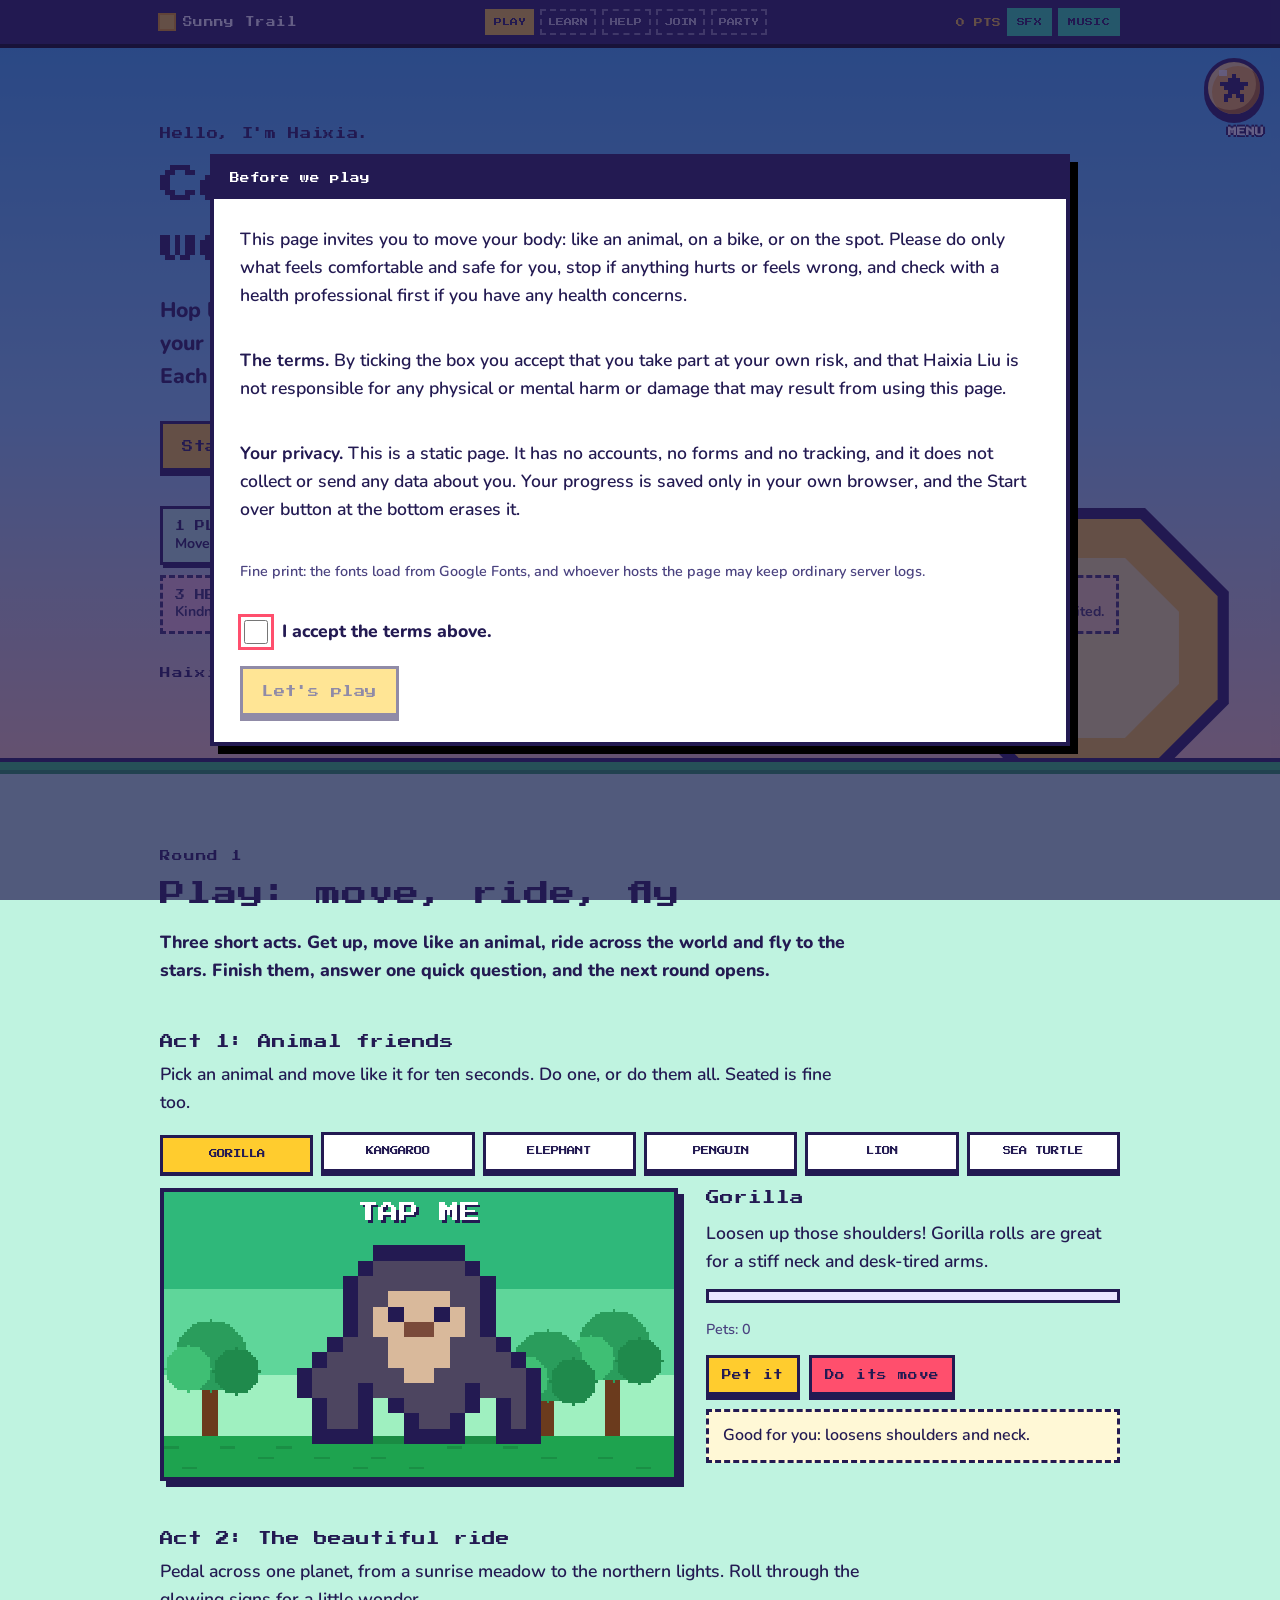
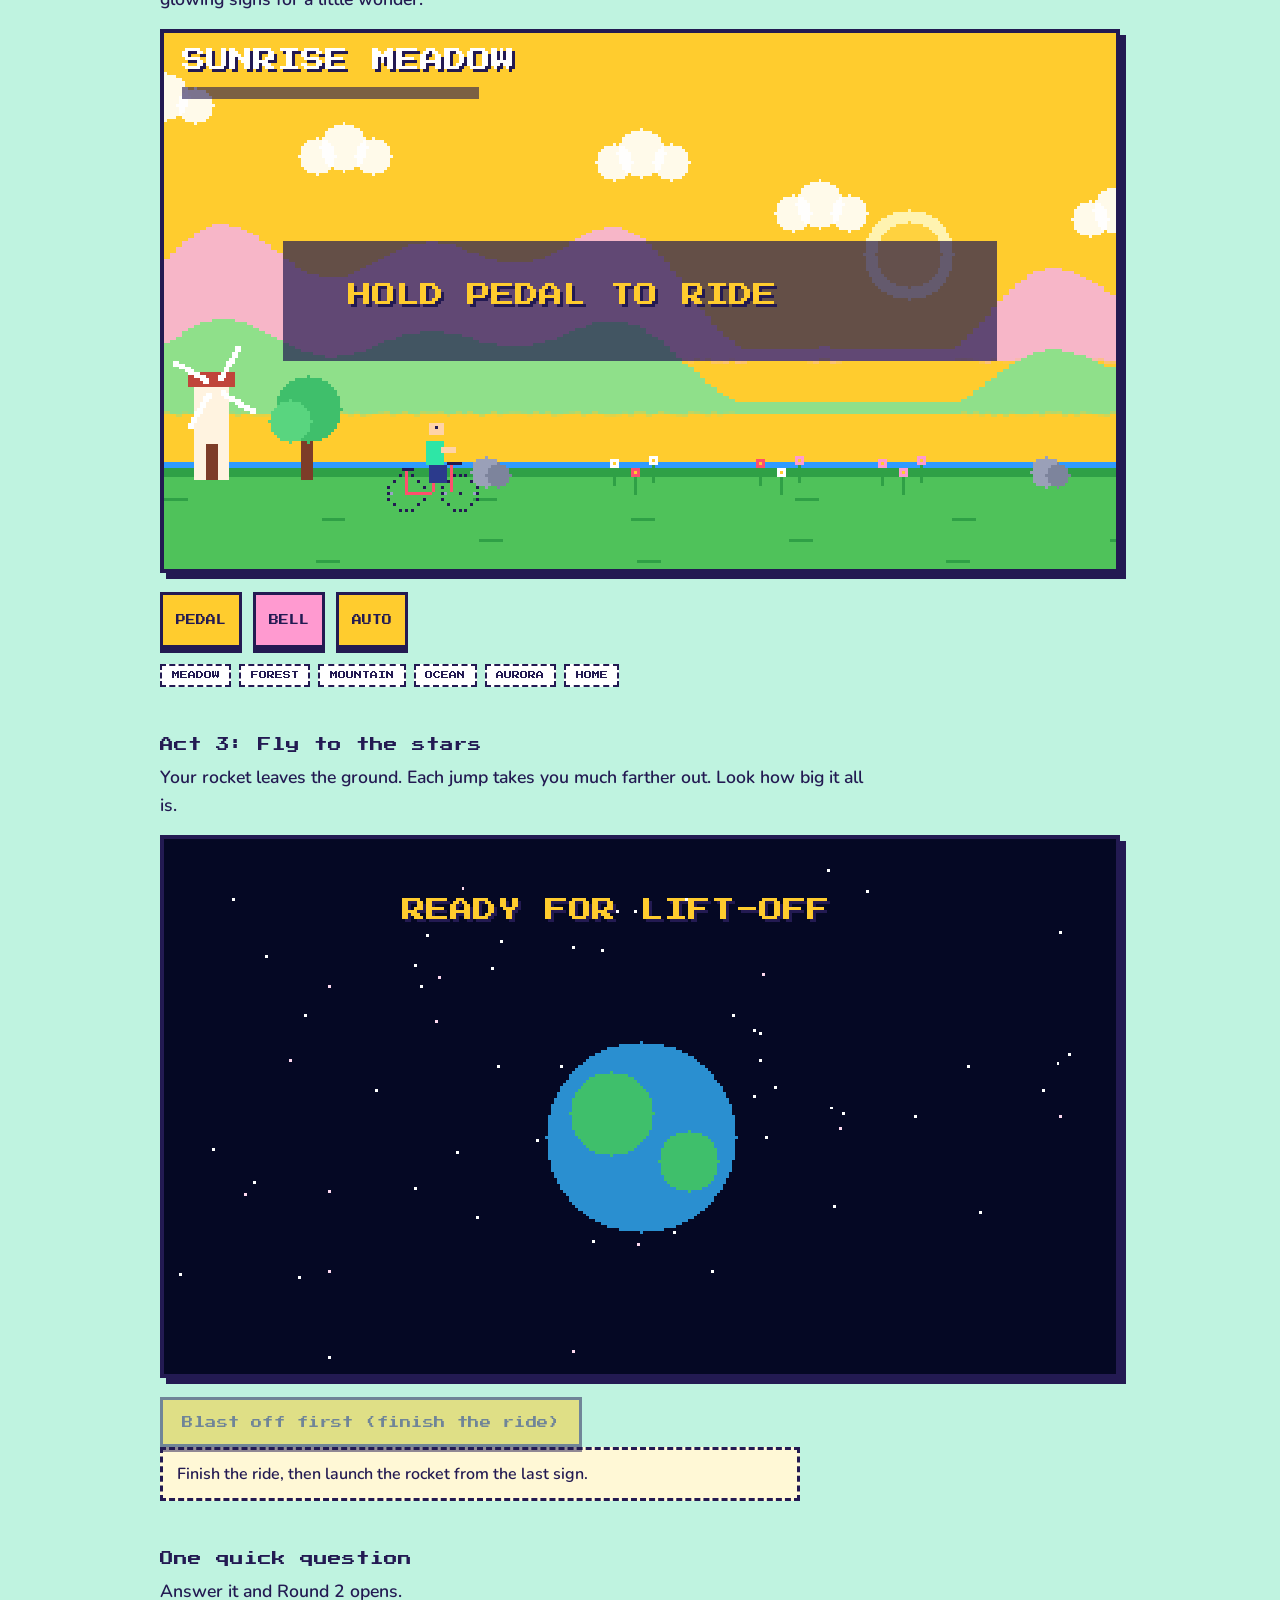
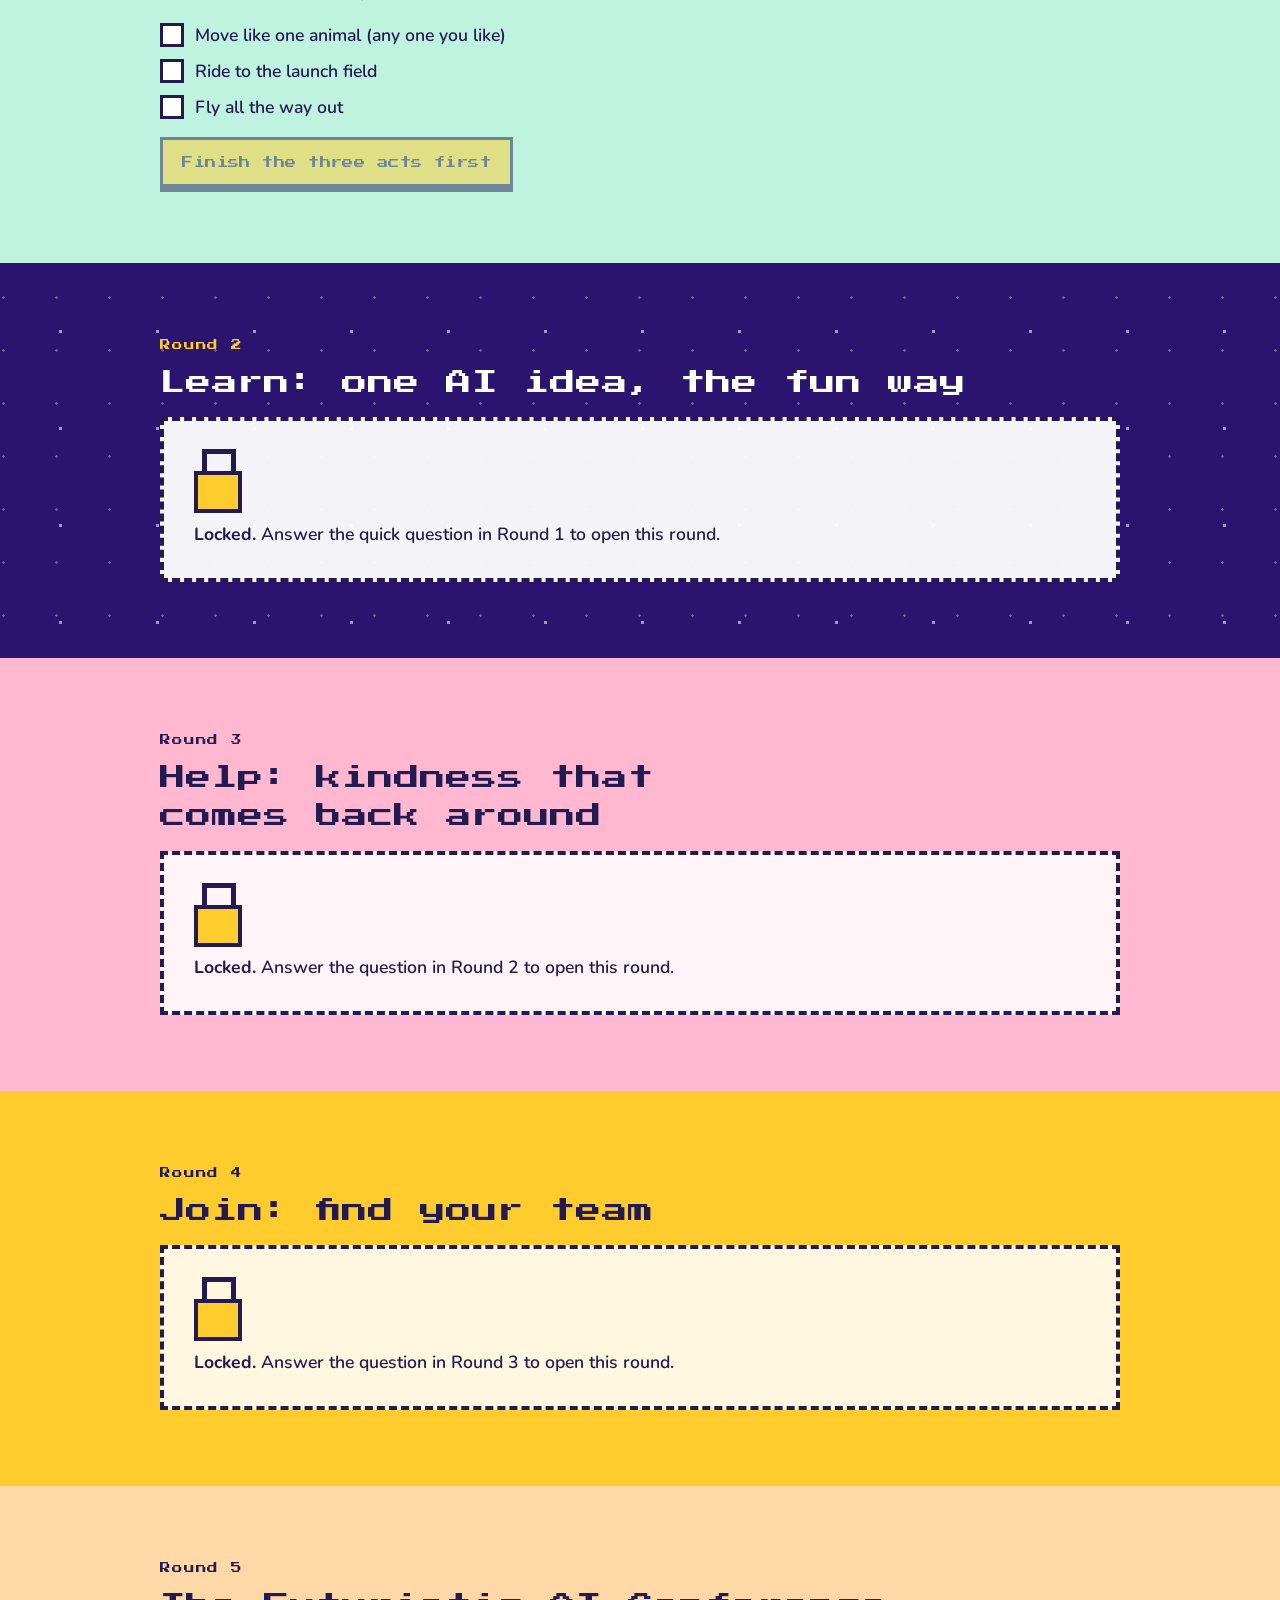
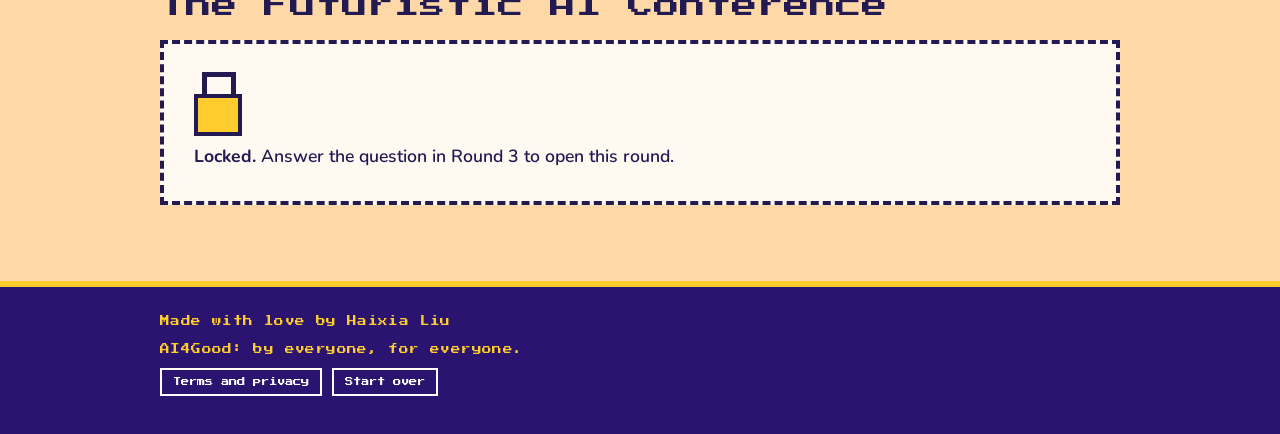
==== commit 3f3b6ea0: "Add files via upload" ====
--- a/index.html
+++ b/index.html
@@ -2,147 +2,2459 @@
 <html lang="en">
 <head>
 <meta charset="utf-8">
-<script src="../ai2/gate.js"></script>
 <meta name="viewport" content="width=device-width,initial-scale=1,viewport-fit=cover">
-<meta name="description" content="Mock exam questions for AI2: six written-answer questions, 40 marks. Practice only.">
-<title>Mock Exam</title>
+<meta name="description" content="Haixia Liu: a playful journey through animals, the world, the stars, AI ideas and kindness.">
+<title>The Sunny Trail</title>
 <link rel="preconnect" href="https://fonts.googleapis.com">
 <link rel="preconnect" href="https://fonts.gstatic.com" crossorigin>
 <link rel="stylesheet" href="https://fonts.googleapis.com/css2?family=Nunito:wght@600;700;800&family=Press+Start+2P&display=swap">
-<link rel="stylesheet" href="../ai2/ai2.css">
 <style>
-.mx-q{background:#fff;border:4px solid #231a52;box-shadow:6px 6px 0 #231a52;padding:clamp(14px,3vw,24px);display:grid;gap:14px;min-width:0}
-.mx-q h2{margin:0;font:400 .8rem/1.6 "Press Start 2P",monospace;display:flex;justify-content:space-between;gap:12px;flex-wrap:wrap}
-.mx-q .marks{color:#6a3df0}
-.mx-q p{margin:0;font-weight:700;line-height:1.55}
-.mx-q textarea{width:100%;box-sizing:border-box;min-height:140px;padding:.7rem;font:600 1rem/1.5 Nunito,system-ui,sans-serif;border:3px solid #231a52}
-.mx-q details{border:3px dashed #231a52;padding:.6rem .8rem;background:#fff7d1}
-.mx-q summary{cursor:pointer;font-weight:800}
-.mx-q ul{margin:.5rem 0 0;padding-left:1.2rem;font-weight:700;line-height:1.5}
-.mx-fig{display:grid;gap:10px;grid-template-columns:repeat(auto-fit,minmax(240px,1fr))}
-.mx-fig figure{margin:0;border:3px solid #231a52;background:#f4fbff;padding:6px}
-.mx-fig figcaption{font-weight:800;text-align:center;padding:4px}
-.mx-fig svg{width:100%;height:auto;display:block}
-.mx-wrap{overflow-x:auto}
-.mx-tbl{border-collapse:collapse;font-weight:800}
-.mx-tbl th,.mx-tbl td{border:3px solid #231a52;padding:.45rem .8rem;text-align:center}
-.mx-tbl th{background:#e9e4ff}
-.mx-total{font:400 .75rem/1.6 "Press Start 2P",monospace}
-.mx-note{background:#fff7d1;border:3px solid #231a52;padding:.7rem .9rem;font-weight:800;line-height:1.45}
-@media print{.plab-links,.mx-q details,.mx-actions,footer{display:none!important}.mx-q{box-shadow:none}}
+[hidden]{display:none!important}
+
+/* Layout: four colour-banded chapters in a fixed order (Play, Learn, Help, Connect). Each chapter after the first sits behind a pixel padlock that opens only when the previous test is passed. One deliberate bright look. */
+:root{
+  color-scheme: light;
+  --ink:#231a52;
+  --paper:#ffffff;
+  --sun:#ffcc2e;
+  --sun-deep:#f0a500;
+  --coral:#ff4f6d;
+  --mint:#2ee6a6;
+  --grape:#6a3df0;
+  --grape-deep:#2a1470;
+  --sky:#3fb6ff;
+  --sky-2:#8fd8ff;
+  --blush:#ffb8cf;
+  --muted:#4b4380;
+  --f-pixel:'Press Start 2P','Courier New',monospace;
+  --f-body:'Nunito','Trebuchet MS',system-ui,sans-serif;
+  --gutter:clamp(16px,4vw,40px);
+}
+*{box-sizing:border-box}
+html{scroll-padding-top:64px}
+@media (prefers-reduced-motion:no-preference){html{scroll-behavior:smooth}}
+body{margin:0;background-color:var(--sky);color:var(--ink);font-family:var(--f-body);font-weight:600;font-size:1.1rem;line-height:1.6;-webkit-text-size-adjust:100%}
+.wrap{max-width:1040px;margin-inline:auto;padding-inline:var(--gutter)}
+.sr-only{position:absolute;width:1px;height:1px;margin:-1px;padding:0;overflow:hidden;clip:rect(0,0,0,0);white-space:nowrap;border:0}
+a{color:var(--ink)}
+:focus-visible{outline:3px solid var(--coral);outline-offset:3px}
+h1,h2,h3,p{margin-top:0}
+
+/* Top bar */
+.hud{position:sticky;top:env(safe-area-inset-top,0px);z-index:20;background:var(--ink);color:#fff;border-bottom:4px solid #000}
+.hud-in{display:flex;align-items:center;justify-content:space-between;flex-wrap:wrap;gap:.4rem .6rem;padding-block:.5rem}
+.logo{display:inline-flex;align-items:center;gap:.55rem;font:400 .6rem var(--f-pixel);color:#fff;text-decoration:none;letter-spacing:.04em;white-space:nowrap}
+.sunpix{width:14px;height:14px;background:var(--sun);box-shadow:0 0 0 2px var(--sun-deep);flex:none}
+.pips{display:flex;gap:.35rem;list-style:none;margin:0;padding:0}
+.pips a{display:block;min-width:34px;text-align:center;padding:.45rem .4rem;font:400 .5rem var(--f-pixel);color:#fff;text-decoration:none;border:2px solid rgba(255,255,255,.6)}
+.pips a.open{background:var(--sun);border-color:var(--sun);color:var(--ink)}
+.pips a.done{background:var(--mint);border-color:var(--mint);color:var(--ink)}
+.pips a.locked{border-style:dashed;opacity:.75}
+.hud-r{display:flex;align-items:center;gap:.4rem}
+.pts{font:400 .55rem var(--f-pixel);color:var(--sun);white-space:nowrap}
+.tog{font:400 .5rem var(--f-pixel);letter-spacing:.04em;padding:.5rem .5rem;border:2px solid #fff;background:transparent;color:#fff;cursor:pointer}
+.tog[aria-pressed="true"]{background:var(--mint);border-color:var(--mint);color:var(--ink)}
+
+/* Buttons */
+.btn{display:inline-flex;align-items:center;justify-content:center;gap:.5rem;padding:.9rem 1.2rem;font:400 .7rem var(--f-pixel);letter-spacing:.04em;line-height:1.35;text-decoration:none;color:var(--ink);background:var(--paper);border:3px solid var(--ink);box-shadow:0 5px 0 var(--ink);cursor:pointer;transition:transform .08s ease,box-shadow .08s ease}
+.btn:hover{transform:translateY(-1px)}
+.btn:active{transform:translateY(4px);box-shadow:0 1px 0 var(--ink)}
+.btn[disabled]{opacity:.5;cursor:not-allowed;transform:none;box-shadow:0 5px 0 var(--ink)}
+.btn-sun{background:var(--sun)}
+.btn-coral{background:var(--coral)}
+.btn-mint{background:var(--mint)}
+.btn-grape{background:var(--grape);color:#fff}
+.btn-sm{padding:.65rem .8rem;font-size:.6rem}
+.cta-row{display:flex;flex-wrap:wrap;gap:1rem 1.1rem}
+
+/* Hero */
+.hero{position:relative;overflow:hidden;background:linear-gradient(180deg,#3fb6ff 0%,#8fd8ff 52%,#ffd2b8 100%);padding-block:clamp(36px,7vw,80px) clamp(44px,7vw,76px)}
+.hero-sky{position:absolute;inset:0;pointer-events:none}
+.bigsun{position:absolute;right:clamp(-40px,4vw,60px);bottom:-30px;width:clamp(130px,24vw,280px);aspect-ratio:1/1;background:var(--ink);clip-path:polygon(30% 0,70% 0,100% 30%,100% 70%,70% 100%,30% 100%,0 70%,0 30%);display:grid;place-items:center}
+.bigsun i{display:grid;place-items:center;width:92%;height:92%;background:var(--sun);clip-path:polygon(30% 0,70% 0,100% 30%,100% 70%,70% 100%,30% 100%,0 70%,0 30%)}
+.bigsun b{display:block;width:70%;height:70%;background:#fff08a;clip-path:polygon(30% 0,70% 0,100% 30%,100% 70%,70% 100%,30% 100%,0 70%,0 30%)}
+.cloud{position:absolute;opacity:.95}
+.c1{top:8%;left:-140px;animation:drift 70s linear infinite}
+.c2{top:34%;left:-140px;animation:drift 95s linear -40s infinite}
+.c3{top:62%;left:-140px;animation:drift 120s linear -80s infinite}
+@keyframes drift{to{transform:translateX(calc(100vw + 300px))}}
+.hero-in{position:relative}
+.kicker{margin:0 0 1rem;font:400 .7rem var(--f-pixel);letter-spacing:.06em}
+h1{margin:0 0 1.2rem;font:400 clamp(1.25rem,4.6vw,2.5rem)/1.5 var(--f-pixel);text-wrap:balance;max-width:20ch}
+.lede{margin:0 0 1.8rem;max-width:36em;font-size:clamp(1.12rem,2.2vw,1.32rem);font-weight:800;line-height:1.55}
+.road{display:flex;flex-wrap:wrap;align-items:stretch;gap:.6rem;margin:2.2rem 0 0;padding:0;list-style:none}
+.road li{padding:.6rem .75rem;border:3px solid var(--ink);background:var(--paper);box-shadow:3px 3px 0 var(--ink);min-width:0}
+.road li b{display:block;font:400 .62rem var(--f-pixel);line-height:1.5}
+.road li span{display:block;font-size:.88rem;line-height:1.35;font-weight:700}
+.road li:nth-child(1){background:#b8f5dc}
+.road li:nth-child(2){background:#e2d9ff}
+.road li:nth-child(3){background:#ffc5d3}
+.road li:nth-child(4){background:#fff08a}
+.road li:nth-child(5){background:#ffd8a8}
+.road li.locked{border-style:dashed;box-shadow:none;opacity:.88}
+.sub{margin:1.8rem 0 0;font:400 .66rem var(--f-pixel);letter-spacing:.06em;line-height:1.8}
+
+/* Chapters */
+.ground-top{height:16px;background:#2fd06a;border-top:4px solid var(--ink);border-bottom:4px solid #1ea34f}
+.chap{padding-block:clamp(40px,6vw,76px)}
+.chap.play{background:#bff3e0}
+.chap.learn{background-color:var(--grape-deep);background-image:radial-gradient(rgba(255,255,255,.55) 1.5px,transparent 2px),radial-gradient(rgba(255,255,255,.3) 1px,transparent 1.5px);background-size:97px 97px,53px 53px;background-position:12px 20px,30px 8px;color:#fff}
+.chap.help{background:var(--blush)}
+.chap.connect{background:var(--sun)}
+.eyebrow{margin:0 0 .8rem;font:400 .66rem var(--f-pixel);letter-spacing:.08em}
+.learn .eyebrow{color:var(--sun)}
+h2{margin:0 0 1rem;font:400 clamp(1.05rem,2.8vw,1.6rem)/1.5 var(--f-pixel);text-wrap:balance}
+h3{font:400 .85rem/1.55 var(--f-pixel);margin:0 0 .6rem}
+.intro{max-width:40em;margin:0 0 1.6rem;font-weight:800}
+.learn .intro{color:#ece7ff}
+.panel{background:var(--paper);color:var(--ink);border:4px solid var(--ink);box-shadow:6px 6px 0 var(--ink);padding:clamp(16px,3vw,28px);min-width:0}
+.learn .panel{border-color:#fff;box-shadow:6px 6px 0 #12083a}
+.panel .eyebrow{color:var(--grape)}
+.act{margin-top:clamp(28px,4vw,48px)}
+.act>h3{margin-bottom:.4rem}
+.act>p{max-width:40em;margin-bottom:1rem}
+.chip{display:inline-block;flex:none;padding:.25rem .5rem;font:400 .5rem var(--f-pixel);border:2px solid var(--ink);color:var(--ink);background:#fff}
+.chip.c-health,.chip.joy{background:var(--coral)}
+.chip.c-ai{background:var(--sky)}
+.chip.c-mind{background:var(--sun)}
+.chip.help{background:#ff9ab0}
+.chip.ok{background:var(--mint)}
+
+/* Canvases */
+.stage{position:relative;padding:0;overflow:hidden;background:#2f9bff}
+canvas.px{display:block;width:100%;height:auto;image-rendering:pixelated;image-rendering:crisp-edges;outline:none;touch-action:none;background:#2f9bff}
+#zoo{aspect-ratio:200/112}
+#ride,#cosmos,#village{aspect-ratio:16/9}
+.toast{position:absolute;left:8px;right:8px;bottom:8px;margin:0;padding:.5rem .75rem;background:var(--paper);color:var(--ink);border:3px solid var(--ink);box-shadow:3px 3px 0 var(--ink);font:800 clamp(.82rem,2.2vw,1rem)/1.35 var(--f-body)}
+.toast:empty{display:none}
+.over{position:absolute;inset:0;display:grid;place-content:center;justify-items:center;gap:1rem;padding:12px;text-align:center;background:rgba(35,26,82,.55);color:#fff}
+.over .big{margin:0;font:400 clamp(.8rem,3.4vw,1.5rem)/1.5 var(--f-pixel);text-shadow:3px 3px 0 var(--ink)}
+.over .small{margin:0;font:800 clamp(.8rem,2.2vw,1rem) var(--f-body);max-width:30em}
+
+/* Animals */
+.tabs{display:grid;grid-template-columns:repeat(6,minmax(0,1fr));gap:.5rem;margin:0 0 1rem}
+.tab{position:relative;min-width:0;padding:.7rem .3rem;font:400 .52rem var(--f-pixel);line-height:1.4;color:var(--ink);background:var(--paper);border:3px solid var(--ink);box-shadow:0 4px 0 var(--ink);cursor:pointer;overflow-wrap:anywhere}
+.tab[aria-selected="true"]{background:var(--sun);transform:translateY(3px);box-shadow:0 1px 0 var(--ink)}
+.tab.done::after{content:"\2713";position:absolute;top:-10px;right:-6px;padding:.1rem .3rem;font:400 .55rem var(--f-pixel);background:var(--mint);border:2px solid var(--ink)}
+.zoo-grid{display:grid;grid-template-columns:minmax(0,1.25fr) minmax(0,1fr);gap:clamp(16px,3vw,28px);align-items:start}
+.zoo-side{display:grid;gap:.9rem;min-width:0}
+.zoo-side p{margin:0}
+.fact{padding:.7rem .9rem;background:#fff8d6;border:3px dashed var(--ink);font-size:1rem}
+.meter{height:14px;background:#e9e5ff;border:3px solid var(--ink)}
+.meter i{display:block;height:100%;width:0;background:var(--coral);transition:width .2s}
+.chal{padding:.9rem;border:3px solid var(--ink);background:#e2d9ff;display:grid;gap:.6rem}
+.chal .count{font:400 1.3rem var(--f-pixel);color:var(--coral)}
+.btnrow{display:flex;flex-wrap:wrap;gap:.6rem}
+.pad{display:flex;flex-wrap:wrap;justify-content:space-between;gap:.8rem 1.4rem;margin-top:1.2rem}
+.padgrp{display:flex;gap:.7rem;flex-wrap:wrap}
+.pbtn{min-width:72px;min-height:56px;padding:.4rem .8rem;font:400 .62rem var(--f-pixel);color:var(--ink);background:var(--sun);border:3px solid var(--ink);box-shadow:0 5px 0 var(--ink);cursor:pointer;touch-action:none;user-select:none;-webkit-user-select:none;-webkit-touch-callout:none}
+.pbtn.alt{background:#ff9ad0}
+.pbtn[aria-pressed="true"]{background:var(--mint)}
+.pbtn.on,.pbtn:active{transform:translateY(4px);box-shadow:0 1px 0 var(--ink)}
+.keys{margin:.8rem 0 0;font-size:1rem;color:var(--muted);max-width:44em}
+.wonders{display:flex;flex-wrap:wrap;gap:.5rem;margin:1rem 0 0;padding:0;list-style:none}
+.wonders li{padding:.35rem .6rem;font:400 .5rem var(--f-pixel);border:2px dashed var(--ink);background:#fff}
+.wonders li.got{border-style:solid;background:var(--sun)}
+.checklist{list-style:none;margin:0 0 1rem;padding:0;display:grid;gap:.5rem}
+.checklist li{display:flex;gap:.7rem;align-items:center}
+.checklist li::before{content:"";width:18px;height:18px;border:3px solid var(--ink);background:#fff;flex:none}
+.checklist li.done::before{background:var(--mint)}
+
+/* Quiz */
+.quiz{display:grid;gap:1rem;margin-top:1.6rem}
+.quiz h3{margin:0;font-size:clamp(.82rem,2.3vw,1.1rem)}
+.qz-meta{display:flex;flex-wrap:wrap;align-items:center;gap:.7rem;margin:0;font:400 .56rem var(--f-pixel);color:var(--muted)}
+.opts{display:grid;gap:.8rem}
+.opt{display:block;width:100%;text-align:left;padding:.85rem 1rem;font:800 1.05rem/1.4 var(--f-body);color:var(--ink);background:var(--paper);border:3px solid var(--ink);box-shadow:0 4px 0 var(--ink);cursor:pointer}
+.opt:hover:not([disabled]){background:#fff7cf}
+.opt.good{background:#b9f7de}
+.opt.bad{background:#ffd0d8}
+.opt[disabled]{cursor:default}
+.fb{margin:0;min-height:1.6em;font-weight:800}
+.score{font:400 .8rem var(--f-pixel);line-height:1.6}
+.missed{margin:0;padding-left:1.2rem;display:grid;gap:.4rem}
+
+/* Locks */
+.lockcard{display:grid;justify-items:start;gap:.9rem;padding:clamp(18px,3vw,30px);background:rgba(255,255,255,.85);color:var(--ink);border:4px dashed var(--ink)}
+.learn .lockcard{background:rgba(255,255,255,.95)}
+.lockcard p{margin:0;max-width:38em}
+.padlock{width:40px;height:44px;position:relative;margin-top:10px}
+.padlock::before{content:"";position:absolute;left:8px;top:-12px;width:24px;height:22px;border:5px solid var(--ink);border-bottom:0}
+.padlock::after{content:"";position:absolute;left:0;top:10px;width:40px;height:34px;background:var(--sun);border:4px solid var(--ink)}
+
+/* Learn */
+.lr-card{display:grid;gap:1rem}
+.lr-card .term{font:400 clamp(1rem,3vw,1.5rem)/1.4 var(--f-pixel);margin:0}
+.lr-card .hook{font-weight:800;font-size:1.2rem;margin:0}
+.lr-card .tech{padding:.7rem .9rem;background:#eee9ff;border-left:6px solid var(--grape);font-size:1rem;margin:0}
+.demo{padding:1rem;border:3px solid var(--ink);background:#fff8d6;display:grid;gap:.8rem;min-width:0}
+.demo canvas{display:block;width:100%;height:auto;background:#fff;border:3px solid var(--ink);aspect-ratio:2/1;touch-action:none}
+.demo label{font:400 .56rem var(--f-pixel);display:block;line-height:1.7}
+.demo input[type=range]{width:100%;accent-color:var(--grape)}
+.demo .read{font-weight:800;font-size:1rem;margin:0}
+.bars{display:grid;gap:.4rem}
+.bar{display:grid;grid-template-columns:7.5em minmax(0,1fr) 3em;gap:.5rem;align-items:center;font-weight:800;font-size:.95rem}
+.bar i{display:block;height:16px;background:var(--grape);border:2px solid var(--ink);width:0;transition:width .2s}
+.toks{display:flex;flex-wrap:wrap;gap:.35rem}
+.toks span{padding:.2rem .45rem;border:2px solid var(--ink);background:#c9f7e4;font:700 .95rem ui-monospace,Menlo,Consolas,monospace}
+.toks span:nth-child(3n+2){background:#ffe0ec}
+.toks span:nth-child(3n){background:#fff08a}
+.demo input[type=text]{width:100%;padding:.6rem .8rem;border:3px solid var(--ink);font:700 1rem var(--f-body);color:var(--ink);background:#fff}
+.sent{display:flex;flex-wrap:wrap;gap:.35rem}
+.sent button{padding:.4rem .6rem;border:3px solid var(--ink);font:700 1rem var(--f-body);color:var(--ink);background:#fff;cursor:pointer}
+.sent button[aria-pressed="true"]{outline:3px solid var(--coral)}
+.emap{position:relative;height:260px;border:3px solid var(--ink);background:repeating-linear-gradient(0deg,#fff,#fff 24px,#f1ecff 25px)}
+.emap button{position:absolute;transform:translate(-50%,-50%);padding:.2rem .45rem;border:2px solid var(--ink);font:700 .9rem var(--f-body);color:var(--ink);background:#fff;cursor:pointer}
+.emap button.near{background:var(--sun)}
+.emap button.sel{background:var(--coral)}
+.book{display:grid;gap:.8rem;margin-top:1.8rem}
+.book ul{list-style:none;margin:0;padding:0;display:flex;flex-wrap:wrap;gap:.5rem}
+.book li{padding:.4rem .6rem;border:2px solid var(--ink);background:var(--sun);font:400 .5rem var(--f-pixel)}
+
+/* Help */
+.help-grid{display:grid;grid-template-columns:minmax(0,1.3fr) minmax(0,1fr);gap:clamp(16px,3vw,28px);align-items:start}
+.acts{display:grid;grid-template-columns:repeat(3,minmax(0,1fr));gap:.6rem}
+.acts .btn{padding:.8rem .3rem;font-size:.55rem}
+.status{min-height:3.2em;font-weight:800}
+.realacts{display:grid;gap:.6rem;margin:0;padding:0;list-style:none}
+.realacts label{display:flex;gap:.7rem;align-items:flex-start;cursor:pointer}
+.realacts input{width:22px;height:22px;accent-color:var(--coral);flex:none;margin-top:.15rem}
+
+/* Connect */
+.tiles{display:grid;grid-template-columns:repeat(5,minmax(0,1fr));gap:1rem 1.1rem;margin:0 0 1.6rem}
+.tile{position:relative;min-height:76px;padding:.8rem .5rem;font:400 .62rem var(--f-pixel);line-height:1.4;color:var(--ink);background:var(--c,#fff);border:3px solid var(--ink);box-shadow:0 5px 0 var(--ink);cursor:pointer;overflow-wrap:anywhere}
+.tile:hover{transform:translateY(-2px)}
+.modal{position:fixed;inset:0;z-index:50;display:grid;place-items:center;padding:12px;background:rgba(35,26,82,.7)}
+.sheet{width:min(860px,100%);max-height:calc(100% - 8px);overflow:auto;background:var(--paper);color:var(--ink);border:4px solid var(--ink);box-shadow:8px 8px 0 #000}
+.sheet-top{display:flex;align-items:center;justify-content:space-between;gap:1rem;padding:.8rem 1rem;background:var(--ink);color:#fff;position:sticky;top:0;z-index:2}
+.sheet-top b{font:400 .6rem var(--f-pixel);line-height:1.6}
+.sheet-top .btn{padding:.5rem .7rem;font-size:.55rem;box-shadow:none}
+.sheet-in{padding:clamp(14px,3vw,26px);display:grid;gap:1.2rem}
+.sheet-in h3{font-size:clamp(.8rem,2.4vw,1.05rem)}
+.stabs{display:flex;gap:.5rem;flex-wrap:wrap}
+.stab{padding:.6rem .8rem;font:400 .55rem var(--f-pixel);color:var(--ink);background:#fff;border:3px solid var(--ink);cursor:pointer}
+.stab[aria-selected="true"]{background:var(--sun)}
+.cos{display:grid;gap:.9rem}
+.co{padding:1rem;border:3px solid var(--ink);display:grid;gap:.6rem;background:var(--c,#fff)}
+.co h4{margin:0;font:400 .72rem/1.5 var(--f-pixel)}
+.co p{margin:0}
+.co .tag{font-size:.9rem;font-weight:800}
+.hired{padding:1rem;background:#b9f7de;border:3px solid var(--ink);display:grid;gap:.5rem}
+.fine{font-size:.9rem;color:var(--muted)}
+
+footer{background:var(--grape-deep);color:#fff;border-top:6px solid var(--sun)}
+footer .wrap{padding-block:1.6rem 2.4rem;display:grid;gap:.6rem;justify-items:start}
+footer p{margin:0}
+footer .px{font:400 .6rem var(--f-pixel);line-height:1.9;letter-spacing:.04em;color:var(--sun)}
+.reset{font:400 .52rem var(--f-pixel);padding:.5rem .7rem;background:transparent;border:2px solid #fff;cursor:pointer;color:#fff}
+
+
+.chap.conf{background:#ffd8a8}
+.slogan{margin:0 0 .8rem;font:400 clamp(.8rem,2.4vw,1.15rem)/1.6 var(--f-pixel);color:var(--coral);text-shadow:2px 2px 0 var(--ink)}
+.cf-rooms{display:grid;grid-template-columns:repeat(3,minmax(0,1fr));gap:1rem;margin:1.4rem 0}
+.room{display:grid;gap:.6rem;align-content:start;padding:.9rem;border:4px solid var(--ink);background:#fff;box-shadow:5px 5px 0 var(--ink);min-width:0}
+.room[data-sel="true"]{background:#fff7cf;outline:4px solid var(--coral);outline-offset:2px}
+.room h4{margin:0;font:400 .62rem/1.5 var(--f-pixel)}
+.room .topic{margin:0;font-weight:800;font-size:.98rem;min-height:3.6em;overflow-wrap:anywhere}
+.room .topic.empty{color:var(--muted);font-weight:700}
+.seats{display:flex;gap:.4rem;flex-wrap:wrap;min-height:70px}
+.seat{width:52px;height:70px;border:3px dashed var(--ink);background:#f3efff;display:grid;place-items:center;padding:0;cursor:pointer}
+.seat.full{border-style:solid;background:#fff}
+.fig{display:block;width:48px;height:66px;image-rendering:pixelated}
+.cf-box{margin-top:1.2rem;display:grid;gap:.9rem}
+.cf-box h3{margin:0}
+.cf-own{display:grid;grid-template-columns:minmax(0,1fr) auto;gap:.5rem .6rem;align-items:end}
+.cf-own label{grid-column:1/-1;font:400 .56rem var(--f-pixel);line-height:1.7}
+.cf-own input{min-width:0;padding:.65rem .8rem;border:3px solid var(--ink);font:700 1rem var(--f-body);color:var(--ink);background:#fff}
+.cf-guests{display:flex;flex-wrap:wrap;gap:.6rem}
+.guest{display:grid;justify-items:center;gap:.2rem;padding:.4rem .5rem;min-width:84px;border:3px solid var(--ink);background:#fff;color:var(--ink);cursor:pointer;font:400 .46rem/1.5 var(--f-pixel)}
+.guest[aria-pressed="true"]{background:var(--sun);transform:translateY(3px)}
+.cf-card{display:grid;gap:.6rem;padding:1rem;border:3px solid var(--ink);background:#fff8d6}
+.cf-card h4{margin:0;font:400 .72rem/1.5 var(--f-pixel)}
+.cf-card p{margin:0}
+.says{display:grid;gap:.6rem}
+.say{padding:.7rem .9rem;border:3px solid var(--ink);background:#e9f9ff;position:relative}
+.say b{font:400 .56rem var(--f-pixel);display:block;margin-bottom:.25rem}
+.say.yes{background:#c9f7e4}
+.slide{padding:1rem;border:3px solid var(--ink);background:#e2d9ff;font-weight:800;font-size:1.1rem}
+.aud{display:flex;flex-wrap:wrap;gap:.6rem}
+.agree{display:flex;gap:.7rem;align-items:flex-start;cursor:pointer;font-weight:800}
+.agree input{width:24px;height:24px;accent-color:var(--coral);flex:none}
+#cf-hall{aspect-ratio:320/90}
+@media (max-width:820px){.cf-rooms{grid-template-columns:1fr}}
+@media (max-width:560px){.hud-r{width:100%;justify-content:space-between}.logo span.nm{display:none}}
+
+@media (max-width:820px){
+  .zoo-grid,.help-grid{grid-template-columns:1fr}
+  .tiles{grid-template-columns:repeat(2,minmax(0,1fr))}
+  .tabs{grid-template-columns:repeat(3,minmax(0,1fr))}
+}
+@media (max-width:480px){
+  .logo span.nm{display:none}
+  .tog{font-size:.46rem;padding:.45rem .4rem}
+  .acts{grid-template-columns:repeat(2,minmax(0,1fr))}
+  .bar{grid-template-columns:5.5em minmax(0,1fr) 2.6em}
+}
+@media (prefers-reduced-motion:reduce){
+  *,*::before,*::after{animation:none!important;transition:none!important}
+  .c1{left:6%}.c2{left:52%}.c3{left:24%}
+}
 </style>
 </head>
-<body class="plain">
-<header class="top plab">
-  <p class="kicker">Practice only</p>
-  <h1>Mock Exam</h1>
-  <p class="lede">Six written-answer questions, 40 marks in total. There are no multiple-choice questions. Write your answers in full, draw diagrams on paper, and mark yourself honestly afterwards.</p>
-  <p class="lede notice-practice"><strong>Practice only. Doing well here does not predict your exam mark, and the real exam will contain different questions.</strong></p>
-  <p class="plab-links"><a class="btn" href="../ai2/index.html">Back to AI2 World</a> <a class="btn" href="../ai2/practice.html">Practice Lab</a></p>
+<body>
+
+<header class="hud">
+  <div class="wrap hud-in">
+    <a class="logo" href="#top"><span class="sunpix"></span><span class="nm">Sunny Trail</span></a>
+    <ul class="pips" id="pips" aria-label="Your path">
+      <li><a href="#play" data-stage="play" class="open">PLAY</a></li>
+      <li><a href="#learn" data-stage="learn" class="locked">LEARN</a></li>
+      <li><a href="#help" data-stage="help" class="locked">HELP</a></li>
+      <li><a href="#connect" data-stage="connect" class="locked">JOIN</a></li>
+      <li><a href="#conf" data-stage="conf" class="locked">PARTY</a></li>
+    </ul>
+    <div class="hud-r">
+      <span class="pts" id="pts" aria-label="Joy points">0 PTS</span>
+      <button type="button" class="tog" id="t-sfx" aria-pressed="true">SFX</button>
+      <button type="button" class="tog" id="t-mus" aria-pressed="true">MUSIC</button>
+    </div>
+  </div>
 </header>
-<main class="wrap plab-main" id="app" style="display:grid;gap:22px">
-
-<section class="mx-q" id="q1">
-  <h2><span>Question 1</span><span class="marks">[5 marks]</span></h2>
-  <p>Using diagrams, show how a random hillclimber can experience difficulties searching a problem space and then describe a way you can improve upon its simple approach.</p>
-  <textarea aria-label="Your answer to question 1" data-k="q1" placeholder="Describe your diagrams in words here, and draw them on paper."></textarea>
-  <details><summary>Hints: what to think about</summary><ul><li>Draw a landscape with more than one peak and show where the climber starts and stops.</li><li>What does it do when no neighbouring move is better?</li><li>Name a way to change how it starts, how it moves, or what it accepts.</li></ul></details>
-</section>
-
-<section class="mx-q" id="q2">
-  <h2><span>Question 2</span><span class="marks">[10 marks]</span></h2>
-  <p>Consider the following population of solutions being manipulated by a standard evolutionary algorithm for a maximisation problem:</p>
-  <div class="mx-wrap"><table class="mx-tbl" aria-label="Population of four solutions">
-    <thead><tr><th>No.</th><th colspan="5">Genome</th><th>Fitness</th></tr></thead>
-    <tbody>
-      <tr><td>1.</td><td>1</td><td>2</td><td>9</td><td>6</td><td>8</td><td>30</td></tr>
-      <tr><td>2.</td><td>7</td><td>9</td><td>9</td><td>1</td><td>5</td><td>40</td></tr>
-      <tr><td>3.</td><td>0</td><td>6</td><td>2</td><td>4</td><td>0</td><td>20</td></tr>
-      <tr><td>4.</td><td>0</td><td>5</td><td>1</td><td>3</td><td>1</td><td>10</td></tr>
-    </tbody></table></div>
-  <p>Show a likely population of four parents after selection using the roulette-wheel scheme, indicating why. How might the population look if you use another form of selection? Indicate why.</p>
-  <textarea aria-label="Your answer to question 2" data-k="q2"></textarea>
-  <details><summary>Hints: what to think about</summary><ul><li>Work out each solution's share of the total fitness. That is the size of its slice of the wheel.</li><li>The result is random, so give a likely outcome and say why it is likely, not a certain one.</li><li>Compare with a method that depends on rank or on small contests, and say what changes.</li></ul></details>
-</section>
-
-<section class="mx-q" id="q3">
-  <h2><span>Question 3</span><span class="marks">[5 marks]</span></h2>
-  <p>How well might you expect Particle Swarm Optimisation to perform on each of the two problem spaces below and why?</p>
-  <div class="mx-fig" id="fig3"></div>
-  <textarea aria-label="Your answer to question 3" data-k="q3"></textarea>
-  <details><summary>Hints: what to think about</summary><ul><li>What do the particles do as they move toward each other and toward the best place found so far?</li><li>Where can that take them in each picture?</li><li>Is there a way to change who sees whom, or another method that makes bigger jumps?</li></ul></details>
-</section>
-
-<section class="mx-q" id="q4">
-  <h2><span>Question 4</span><span class="marks">[5 marks]</span></h2>
-  <p>Using two examples, describe the basic principles behind swarm intelligence algorithms.</p>
-  <textarea aria-label="Your answer to question 4" data-k="q4"></textarea>
-  <details><summary>Hints: what to think about</summary><ul><li>Who is in control? What does a single agent know?</li><li>How do the agents influence one another, directly or through the world?</li><li>What appears at the level of the whole group that no single agent contains?</li></ul></details>
-</section>
-
-<section class="mx-q" id="q5">
-  <h2><span>Question 5</span><span class="marks">[10 marks]</span></h2>
-  <p>The table below shows a set of results from running an algorithm with the values of two of its learning parameters varied three times, giving nine combinations. Each result in the table is the average performance over ten runs for a maximisation problem:</p>
-  <div class="mx-wrap"><table class="mx-tbl" aria-label="Results for nine parameter combinations">
-    <thead><tr><th rowspan="2">Algorithm<br>Parameter 2</th><th colspan="3">Algorithm Parameter 1</th></tr>
-    <tr><th>0.01</th><th>0.02</th><th>0.03</th></tr></thead>
-    <tbody>
-      <tr><th>0.1</th><td>28.7</td><td>31.5</td><td>33.2</td></tr>
-      <tr><th>0.2</th><td>35.9</td><td>39.6</td><td>41.8</td></tr>
-      <tr><th>0.3</th><td>33.4</td><td>29.7</td><td>27.5</td></tr>
-    </tbody></table></div>
-  <p>Based on these results, what set of parameter values would you suggest are explored next, show the table to be filled and briefly state your reasoning.</p>
-  <textarea aria-label="Your answer to question 5" data-k="q5" placeholder="Draw the empty table you would fill on paper, and write the values of each parameter here."></textarea>
-  <details><summary>Hints: what to think about</summary><ul><li>Where is the best result, and is it in the middle of the table or at an edge?</li><li>If it is at an edge, what lies beyond it that has not been tested?</li><li>Should the next steps be the same size, or smaller? Why?</li></ul></details>
-</section>
-
-<section class="mx-q" id="q6">
-  <h2><span>Question 6</span><span class="marks">[5 marks]</span></h2>
-  <p>The graph below shows the performance over time of an evolutionary algorithm on a maximization problem. What parameter or parameters would you change to try to improve the quality of the final solution found and why?</p>
-  <div class="mx-fig"><figure><svg id="fig6" viewBox="0 0 480 280" role="img" aria-label="Line graph: best fitness rises quickly then stays flat; average fitness rises and gets close to the best"></svg><figcaption>Fitness over generations</figcaption></figure></div>
-  <textarea aria-label="Your answer to question 6" data-k="q6"></textarea>
-  <details><summary>Hints: what to think about</summary><ul><li>Describe what each curve is doing, and what the gap between them tells you.</li><li>Link the pattern to a setting: mutation, selection pressure, population size, elitism.</li><li>Say which way you would change it and what you expect to happen.</li></ul></details>
-</section>
-
-<section class="mx-q mx-actions">
-  <p class="mx-total">Total: 40 marks</p>
-  <p>Your answers are saved only in this browser. Nothing is sent anywhere.</p>
-  <div><button class="btn btn-sun" type="button" id="print">Print this page</button> <button class="btn" type="button" id="clear">Clear my answers</button></div>
-</section>
+
+<main>
+  <section class="hero" id="top">
+    <div class="hero-sky" aria-hidden="true">
+      <div class="bigsun"><i><b></b></i></div>
+      <svg class="cloud c1" viewBox="0 0 56 24" width="112" height="48" shape-rendering="crispEdges"><g fill="#fff"><rect x="12" y="0" width="20" height="4"/><rect x="8" y="4" width="32" height="4"/><rect x="0" y="8" width="56" height="8"/><rect x="4" y="16" width="48" height="4"/></g><rect x="4" y="20" width="48" height="4" fill="#d6f1ff"/></svg>
+      <svg class="cloud c2" viewBox="0 0 56 24" width="84" height="36" shape-rendering="crispEdges"><g fill="#fff"><rect x="12" y="0" width="20" height="4"/><rect x="8" y="4" width="32" height="4"/><rect x="0" y="8" width="56" height="8"/><rect x="4" y="16" width="48" height="4"/></g><rect x="4" y="20" width="48" height="4" fill="#d6f1ff"/></svg>
+      <svg class="cloud c3" viewBox="0 0 56 24" width="140" height="60" shape-rendering="crispEdges"><g fill="#fff"><rect x="12" y="0" width="20" height="4"/><rect x="8" y="4" width="32" height="4"/><rect x="0" y="8" width="56" height="8"/><rect x="4" y="16" width="48" height="4"/></g><rect x="4" y="20" width="48" height="4" fill="#d6f1ff"/></svg>
+    </div>
+    <div class="wrap hero-in">
+      <p class="kicker">Hello, I'm Haixia.</p>
+      <h1>Come and play. The world is wonderful.</h1>
+      <p class="lede">Hop like a kangaroo, ride across the world and fly to the stars. I care about your health, so let's get moving, have fun, and see where the trail leads. Each round ends with one quick question that opens the next.</p>
+      <div class="cta-row">
+        <a class="btn btn-sun" href="#play" id="hero-go">Start playing</a>
+      </div>
+      <ol class="road" id="roadmap" aria-label="The four rounds">
+        <li data-stage="play"><b>1 PLAY</b><span>Move like animals, ride the world, fly to the stars.</span></li>
+        <li data-stage="learn" class="locked"><b>2 LEARN</b><span>One AI idea a visit, explained with toys.</span></li>
+        <li data-stage="help" class="locked"><b>3 HELP</b><span>Kindness that always comes back around.</span></li>
+        <li data-stage="connect" class="locked"><b>4 JOIN</b><span>Find your team and your opportunities.</span></li>
+        <li data-stage="conf" class="locked"><b>5 PARTY</b><span>The Futuristic AI Conference. Everyone is invited.</span></li>
+      </ol>
+      <p class="sub">Haixia Liu</p>
+    </div>
+  </section>
+
+  <div class="ground-top" aria-hidden="true"></div>
+
+  <!-- ================= PLAY ================= -->
+  <section class="chap play" id="play">
+    <div class="wrap">
+      <p class="eyebrow">Round 1</p>
+      <h2>Play: move, ride, fly</h2>
+      <p class="intro">Three short acts. Get up, move like an animal, ride across the world and fly to the stars. Finish them, answer one quick question, and the next round opens.</p>
+
+      <div class="act" id="act-zoo">
+        <h3>Act 1: Animal friends</h3>
+        <p>Pick an animal and move like it for ten seconds. Do one, or do them all. Seated is fine too.</p>
+        <div class="tabs" id="zoo-tabs" role="tablist" aria-label="Animals"></div>
+        <div class="zoo-grid">
+          <div class="panel stage"><canvas id="zoo" class="px" width="200" height="112" tabindex="0" aria-label="Animal pen. Tap the animal to pet it."></canvas></div>
+          <div class="zoo-side">
+            <div>
+              <h3 id="an-name">Gorilla</h3>
+              <p id="an-line"></p>
+            </div>
+            <div class="meter" aria-hidden="true"><i id="an-meter"></i></div>
+            <p class="fine" id="an-pets">Pets: 0 of 5</p>
+            <div class="btnrow">
+              <button type="button" class="btn btn-sun btn-sm" id="an-pet">Pet it</button>
+              <button type="button" class="btn btn-coral btn-sm" id="an-move">Do its move</button>
+                          </div>
+            <div class="chal" id="chal" hidden>
+              <p id="chal-text"></p>
+              <div class="count" id="chal-count" aria-live="off"></div>
+              <button type="button" class="btn btn-sun btn-sm" id="chal-done" hidden>I did it!</button>
+            </div>
+            <p class="fact" id="an-fact"></p>
+          </div>
+        </div>
+      </div>
+
+      <div class="act" id="act-ride">
+        <h3>Act 2: The beautiful ride</h3>
+        <p>Pedal across one planet, from a sunrise meadow to the northern lights. Roll through the glowing signs for a little wonder.</p>
+        <div class="panel stage">
+          <canvas id="ride" class="px" width="320" height="180" tabindex="0" aria-label="Side-scrolling bicycle ride through meadow, forest, mountains, coast and arctic night."></canvas>
+          <p class="toast" id="ride-toast" role="status" aria-live="polite"></p>
+        </div>
+        <div class="pad">
+          <div class="padgrp">
+            <button type="button" class="pbtn" id="r-pedal" aria-label="Pedal, hold to ride">PEDAL</button>
+            <button type="button" class="pbtn alt" id="r-bell" aria-label="Ring the bell">BELL</button>
+            <button type="button" class="pbtn" id="r-auto" aria-pressed="false">AUTO</button>
+          </div>
+          <div class="padgrp"><button type="button" class="btn btn-coral" id="r-launch" hidden>Launch the rocket</button></div>
+        </div>
+        <ul class="wonders" id="wonders" aria-label="Wonders collected"></ul>
+      </div>
+
+      <div class="act" id="act-cosmos">
+        <h3>Act 3: Fly to the stars</h3>
+        <p>Your rocket leaves the ground. Each jump takes you much farther out. Look how big it all is.</p>
+        <div class="panel stage">
+          <canvas id="cosmos" class="px" width="320" height="180" tabindex="0" aria-label="Zoom out from Earth through the Moon, Sun, solar system, galaxy and the whole universe."></canvas>
+        </div>
+        <div class="pad">
+          <div class="padgrp"><button type="button" class="btn btn-sun" id="c-next" disabled>Blast off first (finish the ride)</button></div>
+        </div>
+        <p class="fact" id="c-fact" role="status" aria-live="polite">Finish the ride, then launch the rocket from the last sign.</p>
+      </div>
+
+      <div class="act" id="act-test">
+        <h3>One quick question</h3>
+        <p>Answer it and Round 2 opens.</p>
+        <ul class="checklist" id="play-check">
+          <li id="ck-zoo">Move like one animal (any one you like)</li>
+          <li id="ck-ride">Ride to the launch field</li>
+          <li id="ck-cosmos">Fly all the way out</li>
+        </ul>
+        <button type="button" class="btn btn-sun" id="play-test-btn" disabled>Take the quick question</button>
+        <div class="panel quiz" id="quiz-play" hidden></div>
+      </div>
+    </div>
+  </section>
+
+  <!-- ================= LEARN ================= -->
+  <section class="chap learn" id="learn">
+    <div class="wrap">
+      <p class="eyebrow">Round 2</p>
+      <h2>Learn: one AI idea, the fun way</h2>
+      <div class="lockcard" id="lock-learn">
+        <div class="padlock" aria-hidden="true"></div>
+        <p><b>Locked.</b> Answer the quick question in Round 1 to open this round.</p>
+      </div>
+      <div id="body-learn" hidden>
+        <p class="intro">Every visit hands you one random AI idea, with a toy to play with. Play, then answer one question to move on. Want more? Ask for another idea.</p>
+        <div class="panel" id="lr-panel">
+          <p class="qz-meta"><span class="chip c-ai" id="lr-tag"></span><span id="lr-meta"></span></p>
+          <div class="lr-card" id="lr-card"></div>
+          <div class="btnrow" id="lr-actions"></div>
+        </div>
+        <div class="panel quiz" id="quiz-learn" hidden></div>
+        <div class="panel book" id="jargon">
+          <h3 style="margin:0">Your jargon book</h3>
+          <p class="fine" id="jargon-count"></p>
+          <ul id="jargon-list"></ul>
+        </div>
+      </div>
+    </div>
+  </section>
+
+  <!-- ================= HELP ================= -->
+  <section class="chap help" id="help">
+    <div class="wrap">
+      <p class="eyebrow">Round 3</p>
+      <h2>Help: kindness that comes back around</h2>
+      <div class="lockcard" id="lock-help">
+        <div class="padlock" aria-hidden="true"></div>
+        <p><b>Locked.</b> Answer the question in Round 2 to open this round.</p>
+      </div>
+      <div id="body-help" hidden>
+        <p class="intro">In this village nothing is free: whoever you help is invited to help someone else. Listen to what each neighbour needs, and watch the kindness travel. I care about people who are unwell, and I believe AI can help them when many kinds of people build it together.</p>
+        <div class="help-grid">
+          <div class="panel stage"><canvas id="village" class="px" width="320" height="180" tabindex="0" aria-label="A village of six neighbours who each need something."></canvas><p class="toast" id="vtoast" role="status" aria-live="polite"></p></div>
+          <div class="zoo-side">
+            <h3 id="hp-title">Pick a neighbour</h3>
+            <p class="status" id="hp-status">Tap someone, read what they need, then choose how to help.</p>
+            <div class="acts" id="hp-acts"></div>
+            <p class="fine" id="hp-chain"></p>
+          </div>
+        </div>
+        <div class="act">
+          <h3>Try it for real today</h3>
+          <p>Tick what you actually do. Each one is worth points here, and a lot more outside.</p>
+          <ul class="realacts" id="realacts"></ul>
+        </div>
+        <div class="act">
+          <h3>One quick question</h3>
+          <p>Answer it and the last two rounds open.</p>
+          <button type="button" class="btn btn-sun" id="help-test-btn" disabled>Finish the village first</button>
+          <div class="panel quiz" id="quiz-help" hidden></div>
+        </div>
+      </div>
+    </div>
+  </section>
+
+  <!-- ================= CONNECT ================= -->
+  <section class="chap connect" id="connect">
+    <div class="wrap">
+      <p class="eyebrow">Round 4</p>
+      <h2>Join: find your team</h2>
+      <div class="lockcard" id="lock-connect">
+        <div class="padlock" aria-hidden="true"></div>
+        <p><b>Locked.</b> Answer the question in Round 3 to open this round.</p>
+      </div>
+      <div id="body-connect" hidden>
+        <p class="intro">You do not need me for this. Choose who you are, and a small world of pretend organisations opens, each hiring people like you for good-hearted work. Try an interview, find a teammate with a different gift, and see where you fit. Nothing here asks for your details.</p>
+        <div class="tiles" id="tiles"></div>
+        <p class="fine" id="connect-note"></p>
+        <div id="community" hidden></div>
+      </div>
+    </div>
+  </section>
+
+  <!-- ================= CONFERENCE ================= -->
+  <section class="chap conf" id="conf">
+    <div class="wrap">
+      <p class="eyebrow">Round 5</p>
+      <h2>The Futuristic AI Conference</h2>
+      <div class="lockcard" id="lock-conf">
+        <div class="padlock" aria-hidden="true"></div>
+        <p><b>Locked.</b> Answer the question in Round 3 to open this round.</p>
+      </div>
+      <div id="body-conf" hidden>
+        <p class="slogan">AI4Good: by everyone, for everyone.</p>
+        <p class="intro">Welcome to the one AI conference where every badge is welcome. Farmers, doctors, grandparents, children, even aliens. You are the organiser: toss a topic into a room, seat some guests, and hear what they really think.</p>
+        <div class="panel stage"><canvas id="cf-hall" class="px" width="320" height="90" aria-label="The conference hall with bunting and guests."></canvas></div>
+
+        <div class="cf-rooms" id="cf-rooms"></div>
+
+        <div class="panel cf-box">
+          <h3>1. Throw a topic into <span id="cf-sel-name">Room 1</span></h3>
+          <div class="btnrow">
+            <button type="button" class="btn btn-sun btn-sm" id="cf-throw">Throw a surprise topic</button>
+          </div>
+          <div class="cf-own">
+            <label for="cf-own">Or write your own</label>
+            <input id="cf-own" type="text" maxlength="120" placeholder="What should AI do for people?" autocomplete="off">
+            <button type="button" class="btn btn-sm" id="cf-add">Throw it in</button>
+          </div>
+        </div>
+
+        <div class="panel cf-box">
+          <h3>2. Invite guests</h3>
+          <p class="fine">Tap a guest to hear their story. Then seat them in a room.</p>
+          <div class="cf-guests" id="cf-guests"></div>
+          <div class="cf-card" id="cf-card" hidden></div>
+        </div>
+
+        <div class="panel cf-box" id="cf-stage" hidden></div>
+
+        <div class="cta-row">
+          <button type="button" class="btn btn-coral" id="cf-party" disabled>Close with a celebration</button>
+        </div>
+        <p class="fine" id="cf-note">Run at least one session, then celebrate together.</p>
+      </div>
+    </div>
+  </section>
 </main>
-<footer><div class="wrap"><p class="px">AI4Good: by everyone, for everyone.</p></div></footer>
+
+<div class="modal" id="modal" hidden role="dialog" aria-modal="true" aria-labelledby="modal-title">
+  <div class="sheet">
+    <div class="sheet-top"><b id="modal-title">The Commons</b><button type="button" class="btn" id="modal-close">Close</button></div>
+    <div class="sheet-in" id="modal-body"></div>
+  </div>
+</div>
+
+
+<div class="modal" id="terms" hidden role="dialog" aria-modal="true" aria-labelledby="terms-title">
+  <div class="sheet">
+    <div class="sheet-top"><b id="terms-title">Before we play</b></div>
+    <div class="sheet-in">
+      <p>This page invites you to move your body: like an animal, on a bike, or on the spot. Please do only what feels comfortable and safe for you, stop if anything hurts or feels wrong, and check with a health professional first if you have any health concerns.</p>
+      <p><b>The terms.</b> By ticking the box you accept that you take part at your own risk, and that Haixia Liu is not responsible for any physical or mental harm or damage that may result from using this page.</p>
+      <p><b>Your privacy.</b> This is a static page. It has no accounts, no forms and no tracking, and it does not collect or send any data about you. Your progress is saved only in your own browser, and the Start over button at the bottom erases it.</p>
+      <p class="fine">Fine print: the fonts load from Google Fonts, and whoever hosts the page may keep ordinary server logs.</p>
+      <label class="agree" for="terms-ok"><input type="checkbox" id="terms-ok"><span>I accept the terms above.</span></label>
+      <div class="cta-row"><button type="button" class="btn btn-sun" id="terms-go" disabled>Let's play</button></div>
+    </div>
+  </div>
+</div>
+
+<footer>
+  <div class="wrap">
+    <p class="px">Made with love by Haixia Liu</p>
+    <p class="px">AI4Good: by everyone, for everyone.</p>
+    <div class="btnrow"><button type="button" class="reset" id="terms-open">Terms and privacy</button><button type="button" class="reset" id="reset-all">Start over</button></div>
+  </div>
+</footer>
 <script>
-(function(){
-  /* Figures */
-  var NS='http://www.w3.org/2000/svg';
-  function el(n,a,p){var e=document.createElementNS(NS,n);for(var k in a)e.setAttribute(k,a[k]);if(p)p.appendChild(e);return e}
-  function text(p,x,y,t,o){var e=el('text',Object.assign({x:x,y:y,'font-family':'Nunito,sans-serif','font-weight':800,'font-size':12,fill:'#231a52'},o||{}),p);e.textContent=t;return e}
-  function axes(s,w,h,xl,yl){el('line',{x1:40,y1:h-30,x2:w-10,y2:h-30,stroke:'#231a52','stroke-width':2},s);el('line',{x1:40,y1:10,x2:40,y2:h-30,stroke:'#231a52','stroke-width':2},s);text(s,(w+30)/2,h-8,xl,{'text-anchor':'middle'});var t=text(s,12,(h-30)/2,yl,{'text-anchor':'middle'});t.setAttribute('transform','rotate(-90 12 '+((h-30)/2)+')')}
-  var f3=document.getElementById('fig3');
-  function land(label,peaks,noise){
-    var fg=document.createElement('figure'),cap=document.createElement('figcaption');cap.textContent=label;
-    var s=el('svg',{viewBox:'0 0 300 200',role:'img','aria-label':label}),w=300,h=200;fg.appendChild(s);fg.appendChild(cap);f3.appendChild(fg);axes(s,w,h,'position in the problem space','quality');
-    var d='',x;for(x=0;x<=1.0001;x+=0.004){var y=0;peaks.forEach(function(p){y+=p[2]*Math.exp(-Math.pow((x-p[0])/p[1],2))});y+=noise(x);y=Math.max(0,Math.min(1,y));d+=(d?'L':'M')+(40+x*250).toFixed(1)+' '+(h-30-y*(h-50)).toFixed(1)}
-    el('path',{d:d,fill:'none',stroke:'#6a3df0','stroke-width':3},s)}
-  land('Problem space A',[[.55,.28,1]],function(){return 0});
-  var pk=[],r=7;function rnd(){r=(r*16807)%2147483647;return r/2147483647}
-  for(var i=0;i<26;i++)pk.push([i/25*0.98+0.01+(rnd()-.5)*.02,.018+rnd()*.012,.35+rnd()*.6]);
-  land('Problem space B',pk,function(x){return 0});
-  var s6=document.getElementById('fig6'),W=480,H=280;axes(s6,W,H,'generation','fitness');
-  function line(f,c){var d='';for(var g=0;g<=100;g++){var y=f(g);d+=(d?'L':'M')+(40+g/100*430).toFixed(1)+' '+(H-30-y*(H-50)).toFixed(1)}el('path',{d:d,fill:'none',stroke:c,'stroke-width':3},s6)}
-  line(function(g){return g<22?0.25+0.42*(1-Math.exp(-g/6)):0.66+(g>=60?0:0)+Math.min(0.01,(g-22)*0.0003)},'#e8365d');
-  line(function(g){var b=g<22?0.25+0.42*(1-Math.exp(-g/6)):0.665;return Math.min(b-0.01,0.2+ (b-0.2)*(1-Math.exp(-g/18))-0.01)},'#2e9e5b');
-  el('rect',{x:300,y:20,width:12,height:4,fill:'#e8365d'},s6);text(s6,318,26,'best in population');
-  el('rect',{x:300,y:38,width:12,height:4,fill:'#2e9e5b'},s6);text(s6,318,44,'average of population');
-  /* Saved answers */
-  var KEY='ai2-mockexam-v1',store={};
-  try{store=JSON.parse(localStorage.getItem(KEY)||'{}')}catch(e){}
-  [].forEach.call(document.querySelectorAll('textarea[data-k]'),function(t){
-    t.value=store[t.dataset.k]||'';
-    t.addEventListener('input',function(){store[t.dataset.k]=t.value;try{localStorage.setItem(KEY,JSON.stringify(store))}catch(e){}})});
-  document.getElementById('print').onclick=function(){window.print()};
-  document.getElementById('clear').onclick=function(){if(confirm('Clear all your answers on this page?')){store={};try{localStorage.removeItem(KEY)}catch(e){}[].forEach.call(document.querySelectorAll('textarea[data-k]'),function(t){t.value=''})}};
+(function () {
+  'use strict';
+  var $ = function (s, r) { return (r || document).querySelector(s); };
+  var $$ = function (s, r) { return Array.prototype.slice.call((r || document).querySelectorAll(s)); };
+  var reduce = !!(window.matchMedia && window.matchMedia('(prefers-reduced-motion: reduce)').matches);
+  var INK = '#231a52';
+  function shuffle(a) { a = a.slice(); for (var i = a.length - 1; i > 0; i--) { var j = Math.floor(Math.random() * (i + 1)), t = a[i]; a[i] = a[j]; a[j] = t; } return a; }
+  function pick(a) { return a[Math.floor(Math.random() * a.length)]; }
+  function el(tag, cls, text) { var e = document.createElement(tag); if (cls) e.className = cls; if (text != null) e.textContent = text; return e; }
+  function scrollTo(node, block) {
+    try { node.scrollIntoView({ behavior: reduce ? 'auto' : 'smooth', block: block || 'start' }); } catch (e) {}
+  }
+  function focusSoft(node) { try { node.focus({ preventScroll: true }); } catch (e) { try { node.focus(); } catch (x) {} } }
+
+  /* =============== SAVED PROGRESS (this browser only) =============== */
+  var KEY = 'sunny-trail-v4';
+  function defaults() {
+    return { pts: 0, pets: {}, moved: {}, pledged: {}, wonders: {}, rideDone: false, cosmosDone: false,
+             pass: { play: false, learn: false, help: false }, mastered: [], real: {}, villageDone: false, bestRide: 0, hired: {}, role: false, teamed: false, accepted: false, partied: false };
+  }
+  function load() {
+    var d = defaults(), s = null;
+    try { s = JSON.parse(window.localStorage.getItem(KEY)); } catch (e) { s = null; }
+    if (!s || typeof s !== 'object') return d;
+    if (typeof s.pts === 'number' && s.pts >= 0 && s.pts < 1e6) d.pts = Math.floor(s.pts);
+    ['pets', 'moved', 'pledged', 'wonders', 'real', 'hired'].forEach(function (k) { if (s[k] && typeof s[k] === 'object' && !Array.isArray(s[k])) d[k] = s[k]; });
+    d.role = s.role === true; d.teamed = s.teamed === true; d.accepted = s.accepted === true; d.partied = s.partied === true; d.rideDone = s.rideDone === true; d.cosmosDone = s.cosmosDone === true; d.villageDone = s.villageDone === true;
+    if (typeof s.bestRide === 'number') d.bestRide = s.bestRide;
+    if (s.pass && typeof s.pass === 'object') { d.pass.play = s.pass.play === true; d.pass.learn = s.pass.learn === true; d.pass.help = s.pass.help === true; }
+    if (Array.isArray(s.mastered)) d.mastered = s.mastered.filter(function (x) { return typeof x === 'number'; });
+    return d;
+  }
+  var ST = load();
+  function save() { try { window.localStorage.setItem(KEY, JSON.stringify(ST)); } catch (e) {} }
+
+  /* =============== SOUND (synthesised, no samples) =============== */
+  var Snd = (function () {
+    var ctx = null, master = null, sfx = null, mus = null;
+    var sfxOn = true, musOn = true, timer = null, running = false, step = 0, nextT = 0;
+    var SD = 60 / 128 / 2;
+    var LEAD = [659,0,784,659, 587,0,523,0,  659,0,784,880, 784,0,659,0,
+                880,0,784,659, 587,659,784,0, 659,587,523,0, 587,0,523,0];
+    var BASS = [131,0,131,0, 131,0,131,0,  98,0,98,0, 98,0,98,0,
+                110,0,110,0, 110,0,110,0,  87,0,87,0, 87,0,87,0];
+    function unlock() {
+      if (!ctx) {
+        var AC = window.AudioContext || window.webkitAudioContext;
+        if (!AC) return false;
+        try { ctx = new AC(); } catch (e) { ctx = null; return false; }
+        master = ctx.createGain(); master.gain.value = 0.7; master.connect(ctx.destination);
+        sfx = ctx.createGain(); sfx.gain.value = sfxOn ? 1 : 0; sfx.connect(master);
+        mus = ctx.createGain(); mus.gain.value = musOn ? 0.4 : 0; mus.connect(master);
+      }
+      if (ctx.state === 'suspended' && ctx.resume) { try { ctx.resume(); } catch (e) {} }
+      if (musOn) startMusic();
+      return true;
+    }
+    function tone(dest, f, t, d, type, v, to) {
+      var o = ctx.createOscillator(), g = ctx.createGain();
+      o.type = type || 'square';
+      o.frequency.setValueAtTime(f, t);
+      if (to) o.frequency.exponentialRampToValueAtTime(to, t + d);
+      g.gain.setValueAtTime(v || 0.12, t);
+      g.gain.exponentialRampToValueAtTime(0.0001, t + d);
+      o.connect(g); g.connect(dest);
+      o.start(t); o.stop(t + d + 0.03);
+    }
+    function noise(dest, t, d, v, f0, f1, type) {
+      var len = Math.floor(ctx.sampleRate * d), buf = ctx.createBuffer(1, len, ctx.sampleRate), data = buf.getChannelData(0), i;
+      for (i = 0; i < len; i++) data[i] = (Math.random() * 2 - 1) * (1 - i / len);
+      var src = ctx.createBufferSource(), f = ctx.createBiquadFilter(), g = ctx.createGain();
+      src.buffer = buf; f.type = type || 'lowpass'; f.frequency.setValueAtTime(f0, t);
+      if (f1) f.frequency.exponentialRampToValueAtTime(f1, t + d);
+      g.gain.value = v;
+      src.connect(f); f.connect(g); g.connect(dest); src.start(t);
+    }
+    function playStep(i, t) {
+      if (LEAD[i]) tone(mus, LEAD[i], t, SD * 1.5, 'square', 0.05);
+      if (BASS[i]) tone(mus, BASS[i], t, SD * 1.8, 'triangle', 0.14);
+    }
+    function sched() {
+      if (!ctx) return;
+      while (nextT < ctx.currentTime + 0.3) { playStep(step % 32, nextT); nextT += SD; step++; }
+    }
+    function startMusic() { if (running || !ctx) return; running = true; step = 0; nextT = ctx.currentTime + 0.1; timer = setInterval(sched, 90); }
+    function stopMusic() { running = false; if (timer) { clearInterval(timer); timer = null; } }
+    function ok() { return !!ctx; }
+    function T() { return ctx.currentTime; }
+    return {
+      unlock: unlock,
+      setSfx: function (v) { sfxOn = v; if (sfx) sfx.gain.value = v ? 1 : 0; },
+      setMusic: function (v) { musOn = v; if (mus) mus.gain.value = v ? 0.4 : 0; if (v) { if (ctx) startMusic(); } else stopMusic(); },
+      pop: function () { if (!ok()) return; tone(sfx, 500, T(), 0.07, 'square', 0.08, 900); },
+      collect: function (n) {
+        if (!ok()) return; var t = T(), b = 880 * Math.pow(1.0595, Math.min(n || 0, 7));
+        tone(sfx, b, t, 0.06, 'square', 0.09); tone(sfx, b * 1.26, t + 0.06, 0.06, 'square', 0.09); tone(sfx, b * 1.5, t + 0.12, 0.14, 'square', 0.09);
+      },
+      heal: function () { if (!ok()) return; var t = T(), n = [523, 659, 784, 1047, 1319], i; for (i = 0; i < n.length; i++) tone(sfx, n[i], t + i * 0.07, 0.12, 'square', 0.09); },
+      nope: function () { if (!ok()) return; tone(sfx, 260, T(), 0.18, 'triangle', 0.2, 150); },
+      bell: function () { if (!ok()) return; var t = T(); tone(sfx, 1760, t, 0.28, 'sine', 0.14); tone(sfx, 1760, t + 0.16, 0.34, 'sine', 0.14); },
+      thump: function () { if (!ok()) return; tone(sfx, 130, T(), 0.16, 'sine', 0.4, 45); },
+      beat: function () { if (!ok()) return; tone(sfx, 150, T(), 0.1, 'sine', 0.35, 50); },
+      roar: function () { if (!ok()) return; var t = T(); tone(sfx, 180, t, 0.6, 'sawtooth', 0.14, 70); noise(sfx, t, 0.6, 0.25, 900, 200, 'lowpass'); },
+      trumpet: function () { if (!ok()) return; var t = T(); tone(sfx, 280, t, 0.18, 'sawtooth', 0.12, 560); tone(sfx, 560, t + 0.18, 0.4, 'sawtooth', 0.1, 420); },
+      squeak: function () { if (!ok()) return; var t = T(); tone(sfx, 900, t, 0.08, 'square', 0.07, 1300); tone(sfx, 1300, t + 0.09, 0.08, 'square', 0.07, 800); },
+      hop: function () { if (!ok()) return; tone(sfx, 260, T(), 0.12, 'square', 0.1, 520); },
+      splash: function () { if (!ok()) return; noise(sfx, T(), 0.3, 0.3, 1600, 400, 'lowpass'); },
+      whoosh: function () { if (!ok()) return; noise(sfx, T(), 1.2, 0.35, 300, 3000, 'bandpass'); },
+      star: function () { if (!ok()) return; var t = T(), i; for (i = 0; i < 4; i++) tone(sfx, 1046 * Math.pow(1.26, i), t + i * 0.06, 0.2, 'sine', 0.09); },
+      tick: function () { if (!ok()) return; tone(sfx, 1200, T(), 0.03, 'square', 0.05); },
+      fanfare: function () {
+        if (!ok()) return; var t = T(), n = [[523,.12],[784,.12],[659,.12],[784,.12],[1047,.4]], at = t, i;
+        for (i = 0; i < n.length; i++) { tone(sfx, n[i][0], at, n[i][1] + 0.05, 'square', 0.1); tone(sfx, n[i][0] / 2, at, n[i][1] + 0.05, 'triangle', 0.14); at += n[i][1]; }
+      }
+    };
+  })();
+
+  (function () {
+    var bs = $('#t-sfx'), bm = $('#t-mus');
+    bs.addEventListener('click', function () {
+      var on = bs.getAttribute('aria-pressed') !== 'true';
+      bs.setAttribute('aria-pressed', on ? 'true' : 'false');
+      Snd.unlock(); Snd.setSfx(on); if (on) Snd.pop();
+    });
+    bm.addEventListener('click', function () {
+      var on = bm.getAttribute('aria-pressed') !== 'true';
+      bm.setAttribute('aria-pressed', on ? 'true' : 'false');
+      Snd.unlock(); Snd.setMusic(on);
+    });
+    $('#hero-go').addEventListener('click', function () { Snd.unlock(); Snd.pop(); });
+    document.addEventListener('pointerdown', function first() { document.removeEventListener('pointerdown', first); }, { once: true });
+  })();
+
+  /* =============== POINTS, LOCKS, PATH =============== */
+  var STAGES = ['play', 'learn', 'help', 'connect', 'conf'];
+  function isOpen(k) { return k === 'play' || (k === 'learn' && ST.pass.play) || (k === 'help' && ST.pass.learn) || (k === 'connect' && ST.pass.help) || (k === 'conf' && ST.pass.help); }
+  function isDone(k) { return k !== 'connect' && k !== 'conf' && ST.pass[k] === true; }
+  function updHud() { $('#pts').textContent = ST.pts + ' PTS'; }
+  function addPts(n) { ST.pts += n; save(); updHud(); }
+  function applyLocks() {
+    STAGES.forEach(function (k) {
+      var open = isOpen(k), a = $('.pips a[data-stage="' + k + '"]'), li = $('#roadmap li[data-stage="' + k + '"]');
+      a.className = isDone(k) ? 'done' : open ? 'open' : 'locked';
+      if (li) li.className = open ? '' : 'locked';
+      if (k !== 'play') { $('#lock-' + k).hidden = open; $('#body-' + k).hidden = !open; }
+    });
+  }
+  function unlock(stage, next) {
+    ST.pass[stage] = true; save(); applyLocks(); Snd.fanfare();
+    if (next) { var t = $('#' + next); if (t) setTimeout(function () { scrollTo(t); }, 500); }
+  }
+  $$('.pips a').forEach(function (a) {
+    a.addEventListener('click', function () { Snd.unlock(); Snd.pop(); });
+  });
+
+  /* =============== SHARED QUIZ ENGINE =============== */
+  /* Item: {q, o:[correct, wrong, wrong], e}. The correct answer is always first; options are shuffled when shown. */
+  function runQuiz(box, cfg) {
+    var qs, i, right, missed, answered;
+    function start() {
+      qs = shuffle(cfg.pool).slice(0, cfg.n || cfg.pool.length); i = 0; right = 0; missed = [];
+      box.hidden = false; render();
+    }
+    function render() {
+      box.textContent = '';
+      var item = qs[i], order = shuffle([0, 1, 2]);
+      answered = false;
+      box.appendChild(el('p', 'eyebrow', cfg.title));
+      var meta = el('p', 'qz-meta'); meta.appendChild(el('span', 'chip', cfg.quiet ? 'QUICK CHECK' : qs.length === 1 ? 'ONE QUESTION' : 'QUESTION ' + (i + 1) + ' OF ' + qs.length));
+      box.appendChild(meta);
+      box.appendChild(el('h3', null, item.q));
+      var opts = el('div', 'opts');
+      var fb = el('p', 'fb'); fb.setAttribute('role', 'status');
+      var nx = el('button', 'btn btn-sun'); nx.type = 'button'; nx.hidden = true;
+      nx.textContent = i < qs.length - 1 ? 'Next question' : (cfg.quiet ? (cfg.nextLabel || 'Continue') : 'See my result');
+      order.forEach(function (idx) {
+        var b = el('button', 'opt', item.o[idx]); b.type = 'button';
+        b.addEventListener('click', function () {
+          if (answered) return; answered = true;
+          var good = idx === 0;
+          $$('.opt', opts).forEach(function (x) { x.disabled = true; });
+          b.classList.add(good ? 'good' : 'bad');
+          if (!good) { $$('.opt', opts).forEach(function (x) { if (x.textContent === item.o[0]) x.classList.add('good'); }); missed.push(item); Snd.nope(); }
+          else { right++; Snd.heal(); }
+          fb.textContent = (good ? 'Yes! ' : 'Not quite. ') + (item.e || '');
+          nx.hidden = false; focusSoft(nx);
+        });
+        opts.appendChild(b);
+      });
+      box.appendChild(opts); box.appendChild(fb); box.appendChild(nx);
+      nx.addEventListener('click', function () { Snd.pop(); if (i < qs.length - 1) { i++; render(); } else finish(); });
+    }
+    function finish() {
+      if (cfg.quiet) { box.hidden = true; if (cfg.onPass) cfg.onPass(right, qs.length); return; }
+      box.textContent = '';
+      var pass = right >= cfg.pass;
+      box.appendChild(el('p', 'eyebrow', cfg.title));
+      if (qs.length > 1) box.appendChild(el('p', 'score', right + ' OF ' + qs.length + ' RIGHT'));
+      if (pass) {
+        box.appendChild(el('h3', null, cfg.passTitle || 'You passed!'));
+        box.appendChild(el('p', null, cfg.passText || ''));
+        addPts(cfg.reward || 20);
+        var go = el('button', 'btn btn-mint'); go.type = 'button'; go.textContent = cfg.goLabel || 'Open the next round';
+        go.addEventListener('click', function () { box.hidden = true; if (cfg.onPass) cfg.onPass(); });
+        box.appendChild(go); Snd.fanfare(); focusSoft(go);
+      } else {
+        box.appendChild(el('h3', null, 'So close. Let us look again.'));
+        box.appendChild(el('p', null, (qs.length === 1 ? 'Just one right answer opens the next round. Here is the answer:' : 'You need ' + cfg.pass + ' right to move on. Here is what to remember:')));
+        var ul = el('ul', 'missed');
+        missed.forEach(function (m) { ul.appendChild(el('li', null, m.o[0] + '. ' + (m.e || ''))); });
+        box.appendChild(ul);
+        var again = el('button', 'btn btn-sun'); again.type = 'button'; again.textContent = 'Try again with fresh questions';
+        again.addEventListener('click', function () { Snd.pop(); start(); });
+        box.appendChild(again); focusSoft(again);
+      }
+    }
+    return { start: start };
+  }
+
+  /* =============== SHARED CANVAS LOOP =============== */
+  var Loop = (function () {
+    var items = [], last = 0, acc = 0;
+    function add(cv, upd, draw) {
+      var it = { cv: cv, upd: upd, draw: draw, vis: true };
+      if ('IntersectionObserver' in window) {
+        it.vis = false;
+        new IntersectionObserver(function (e) { it.vis = e[0].isIntersecting; }, { threshold: 0.01 }).observe(cv);
+      }
+      items.push(it); return it;
+    }
+    function frame(ts) {
+      requestAnimationFrame(frame);
+      var dt = Math.min(100, ts - last), n = 0, k; last = ts;
+      if (document.hidden) return;
+      acc += dt;
+      while (acc >= 16.667 && n < 5) { for (k = 0; k < items.length; k++) if (items[k].vis && items[k].upd) items[k].upd(); acc -= 16.667; n++; }
+      if (n === 5) acc = 0;
+      for (k = 0; k < items.length; k++) if (items[k].vis && items[k].draw) items[k].draw();
+    }
+    requestAnimationFrame(frame);
+    return { add: add };
+  })();
+
+  /* drawing helpers (screen coordinates) */
+  function R(g, x, y, w, h, c) { g.fillStyle = c; g.fillRect(Math.round(x), Math.round(y), w, h); }
+  function D(g, cx, cy, r, c) {
+    g.fillStyle = c; var dy, w;
+    for (dy = -r; dy <= r; dy++) { w = Math.floor(Math.sqrt(r * r - dy * dy)); g.fillRect(Math.round(cx - w), Math.round(cy + dy), w * 2 + 1, 1); }
+  }
+  function sprite(g, map, pal, x, y, s, flip) {
+    var r, c, ch, col, w;
+    for (r = 0; r < map.length; r++) {
+      w = map[r].length;
+      for (c = 0; c < w; c++) {
+        ch = map[r].charAt(c); if (ch === '.') continue;
+        col = pal[ch]; if (!col) continue;
+        g.fillStyle = col;
+        g.fillRect(Math.round(x + (flip ? (w - 1 - c) : c) * s), Math.round(y + r * s), s, s);
+      }
+    }
+  }
+  var HEARTMAP = ['.XX.XX.', 'XXXXXXX', 'XXXXXXX', '.XXXXX.', '..XXX..', '...X...'];
+  function heart(g, x, y, s, c) {
+    g.fillStyle = c; var r, k;
+    for (r = 0; r < 6; r++) for (k = 0; k < 7; k++) if (HEARTMAP[r].charAt(k) === 'X') g.fillRect(Math.round(x + k * s), Math.round(y + r * s), s, s);
+  }
+  function label(g, s, x, y, c) { g.fillStyle = INK; g.fillText(s, Math.round(x) + 1, Math.round(y) + 1); g.fillStyle = c || '#fff'; g.fillText(s, Math.round(x), Math.round(y)); }
+  function setFont(g) { g.font = '8px "Press Start 2P", monospace'; g.textBaseline = 'top'; }
+
+  /* =============== PLAY ACT 1: ANIMAL FRIENDS =============== */
+  var GORILLA = [
+    "................", ".....kkkkkk.....", "....kbbbbbbk....", "...kbbbbbbbbk...", "...kbbccccbbk...", "...kbckcckcbk...", "...kbccddccbk...",
+    "..kbbbccccbbbk..", ".kbbbbccccbbbbk.", "kbbbbbbccbbbbbbk", "kbbbkbbbbbbkbbbk", ".kbbk.kbbbbk.kbk", ".kbbk..kbbk..kbk", ".kkkk..kkkk..kkk"];
+  var KANGAROO = [
+    "..kk........kk..", ".kaak......kaak.", ".kapk......kpak.", ".kaakkkkkkkkaak.", "..kaaaaaaaaaak..", "..kackaaaakcak..", "..kaaaaddaaaak..",
+    "...kaaaaaaaak...", "..kaaaccccaaak..", ".kaaaaccccaaaak.", ".kaaaaccccaaaak.", ".kbbaaccccaabbk.", ".kbbk..kkkk.kbbk", "kbbbk......kbbbk"];
+  var ELEPHANT = [
+    "................", "..kkkk....kkkk..", ".kbbbbkkkkbbbbk.", ".kbppbaaaabppbk.", ".kbppbkaakbppbk.", ".kbbbbaaaabbbbk.", "..kkbbaaaabbkk..",
+    "....kaaaaaak....", "....kaaccaak....", "....kaaccaak....", "...kaaaccaaak...", "..kaaaaaaaaaak..", "..kaabkaaaakbak.", "..kkkk....kkkk.."];
+  var PENGUIN = [
+    "................", ".....kkkkkk.....", "....kaaaaaak....", "...kaaaaaaaak...", "...kawaaaawak...", "...kaaaooaaak...", "..kaaaaaaaaaak..",
+    ".kaaacccccccaaak", ".kaaccccccccaak.", ".kaaccccccccaak.", "..kaccccccccak..", "..kaaccccccaak..", "...kkaaaaaakk...", "....ooo..ooo...."];
+  var LION = [
+    "................", "....kkkkkkkk....", "..kkbbbbbbbbkk..", ".kbbbbbbbbbbbbk.", ".kbbaaaaaaaabbk.", "kbbaakaaaakaabbk", "kbbaaaaddaaaabbk",
+    "kbbaaccccccaabbk", "kbbaacckkccaabbk", ".kbbaaccccaabbk.", "..kbbbaaaabbbk..", "..kkbbbbbbbbkk..", "...kaakkkkaak...", "..kaak....kaak.."];
+  var TURTLE = [
+    "................", "................", "......kkkk......", "....kkaaaakk....", "..kkaaddaaddaakk", ".kaaddaaaaddaaak", "kbbbaaaaaaaabbbk",
+    "kkbbbbbbbbbbbbkk", "kcck...kk...kcck", ".kk..kccccck..kk", "....kcckkcck....", "....kccccccck...", "....kkkkkkkk....", "................"];
+
+  var ANIMALS = [
+    { id: 'gorilla', name: 'Gorilla', sp: GORILLA, pal: { b: '#4d4560', c: '#d9b99b', d: '#7a4a3a', k: INK }, bg: 'jungle', cue: 36, shout: 'OO! OO!',
+      line: 'Loosen up those shoulders! Gorilla rolls are great for a stiff neck and desk-tired arms.',
+      moveText: 'Gorilla roll: roll your shoulders left and right, then beat your chest with soft fists five times. Seated? Do it with your arms.',
+      fact: 'Good for you: loosens shoulders and neck.' },
+    { id: 'kangaroo', name: 'Kangaroo', sp: KANGAROO, pal: { a: '#d9944a', b: '#a8642a', c: '#f6d9a8', d: '#7a3b1a', p: '#ffb3c1', k: INK }, bg: 'outback', cue: 31, shout: 'BOING!',
+      line: 'Boing! Hopping gets your heart pumping and wakes up your whole body.',
+      moveText: 'Kangaroo hops: hop on the spot to the beat for ten seconds, or bounce your shoulders if you are seated. Keep your tail (the one you imagine) steady.',
+      fact: 'Good for you: gets your heart pumping.' },
+    { id: 'elephant', name: 'Elephant', sp: ELEPHANT, pal: { a: '#9aa4b8', b: '#6f7a92', c: '#d7dce8', p: '#ffb3c1', k: INK }, bg: 'savanna', cue: 120, shout: 'PWOOO!',
+      line: 'Swing, stomp, trumpet! A big stretch for your arms and back.',
+      moveText: 'Trunk trumpet: swing one arm like a trunk, stomp slowly, and trumpet three times. Go on, make the sound out loud!',
+      fact: 'Good for you: stretches arms and back.' },
+    { id: 'penguin', name: 'Penguin', sp: PENGUIN, pal: { a: '#2b2d52', c: '#ffffff', o: '#ff9f1c', w: '#ffffff', k: INK }, bg: 'ice', cue: 24, shout: 'WADDLE!',
+      line: 'Waddle time! Warm up your legs and practise your balance.',
+      moveText: 'Penguin waddle: keep your arms straight by your sides, waddle on the spot, and flap your hands. Finish by hugging your arms in a huddle.',
+      fact: 'Good for you: warms up legs and balance.' },
+    { id: 'lion', name: 'Lion', sp: LION, pal: { a: '#f2b441', b: '#b8651b', c: '#fff2c4', d: '#8a3b2e', k: INK }, bg: 'plains', cue: 200, shout: 'ROAAR!',
+      line: 'Big breath in, big roar out. Open up your chest and lungs.',
+      moveText: 'Lion roar: take a big breath, open your mouth wide and roar, two times. Stretch your face. Yes, really!',
+      fact: 'Good for you: opens chest and lungs, and it is a great stress-buster.' },
+    { id: 'turtle', name: 'Sea turtle', sp: TURTLE, pal: { a: '#3fbf6b', b: '#2a8f4e', c: '#a8e6a0', d: '#f2e394', k: INK }, bg: 'sea', cue: 90, shout: 'SLOW...',
+      line: 'Slow and smooth. Gentle movement helps your mind settle.',
+      moveText: 'Turtle glide: move in slow motion, sweeping your arms like flippers through the water. The slower the better.',
+      fact: 'Good for you: slow movement calms the mind.' }
+  ];
+
+  var zcv = $('#zoo'), zg = zcv.getContext('2d');
+  var Z = { cur: 0, t: 0, chal: null, parts: [], happy: 0 };
+
+  function refreshPlayCheck() {
+    var movedN = ANIMALS.filter(function (a) { return ST.moved[a.id]; }).length;
+    var oks = { zoo: movedN >= 1, ride: ST.rideDone, cosmos: ST.cosmosDone };
+    Object.keys(oks).forEach(function (k) { $('#ck-' + k).className = oks[k] ? 'done' : ''; });
+    var all = oks.zoo && oks.ride && oks.cosmos;
+    var b = $('#play-test-btn');
+    b.disabled = !all && !ST.pass.play;
+    b.textContent = ST.pass.play ? 'Take another quick question' : (all ? 'Take the quick question' : 'Finish the three acts first');
+  }
+
+  function buildTabs() {
+    var box = $('#zoo-tabs'); box.textContent = '';
+    ANIMALS.forEach(function (a, i) {
+      var b = el('button', 'tab' + (ST.moved[a.id] ? ' done' : ''), a.name.toUpperCase()); b.type = 'button';
+      b.setAttribute('role', 'tab'); b.setAttribute('aria-selected', i === Z.cur ? 'true' : 'false'); b.id = 'tab-' + a.id;
+      b.addEventListener('click', function () { Z.cur = i; Z.chal = null; $('#chal').hidden = true; Snd.unlock(); Snd.squeak(); buildTabs(); showAnimal(); });
+      box.appendChild(b);
+    });
+  }
+  function showAnimal() {
+    var a = ANIMALS[Z.cur], n = ST.pets[a.id] || 0;
+    $('#an-name').textContent = a.name;
+    $('#an-line').textContent = a.line;
+    $('#an-fact').textContent = a.fact;
+    $('#an-pets').textContent = 'Pets: ' + n + (ST.moved[a.id] ? '  |  Move done' : '');
+    $('#an-meter').style.width = (n * 20) + '%';
+    $('#an-move').textContent = 'Do its move';
+  }
+  function petIt(px, py) {
+    var a = ANIMALS[Z.cur], n = ST.pets[a.id] || 0;
+    Snd.unlock(); Snd.collect(n);
+    Z.happy = 24;
+    for (var i = 0; i < 3; i++) Z.parts.push({ x: (px != null ? px : 100) + (Math.random() - 0.5) * 30, y: (py != null ? py : 50) - 6, vy: -0.5 - Math.random() * 0.5, life: 50 });
+    if (n < 5) { ST.pets[a.id] = n + 1; addPts(1); if (n + 1 === 5) { Snd.heal(); $('#an-line').textContent = 'Best friends now! ' + a.name + ' loves it.'; } }
+    showAnimal();
+  }
+  $('#an-pet').addEventListener('click', function () { petIt(); });
+  zcv.addEventListener('pointerdown', function (e) {
+    var r = zcv.getBoundingClientRect(); petIt((e.clientX - r.left) / r.width * 200, (e.clientY - r.top) / r.height * 112);
+  });
+  $('#an-move').addEventListener('click', function () {
+    if (Z.chal) return;
+    var a = ANIMALS[Z.cur]; Snd.unlock(); Snd.pop();
+    Z.chal = { left: 600, f: 0, fin: false };
+    $('#chal').hidden = false; $('#chal-text').textContent = a.moveText; $('#chal-count').textContent = '10';
+    $('#chal-done').hidden = true;
+  });
+  $('#chal-done').addEventListener('click', function () {
+    var a = ANIMALS[Z.cur];
+    if (!ST.moved[a.id]) { ST.moved[a.id] = true; addPts(10); }
+    Z.chal = null; $('#chal').hidden = true; Snd.heal();
+    $('#an-line').textContent = 'Nice! You moved like a ' + a.name.toLowerCase() + '. ' + a.fact;
+    buildTabs(); showAnimal(); refreshPlayCheck(); save();
+  });
+
+  function zooUpdate() {
+    Z.t++;
+    if (Z.happy > 0) Z.happy--;
+    Z.parts = Z.parts.filter(function (p) { p.y += p.vy; p.life--; return p.life > 0; });
+    if (Z.chal && !Z.chal.fin) {
+      var a = ANIMALS[Z.cur];
+      Z.chal.f++; Z.chal.left--;
+      if (Z.chal.f % a.cue === 1) {
+        if (a.id === 'gorilla') Snd.thump(); else if (a.id === 'kangaroo') Snd.hop(); else if (a.id === 'elephant') Snd.trumpet();
+        else if (a.id === 'penguin') Snd.squeak(); else if (a.id === 'lion') Snd.roar(); else Snd.splash();
+      }
+      if (Z.chal.left % 60 === 0) { $('#chal-count').textContent = String(Math.max(0, Math.ceil(Z.chal.left / 60))); }
+      if (Z.chal.left <= 0) { Z.chal.fin = true; $('#chal-count').textContent = 'Well done!'; $('#chal-done').hidden = false; focusSoft($('#chal-done')); }
+    }
+  }
+  function zooDraw() {
+    var g = zg, a = ANIMALS[Z.cur], t = Z.t, f = Z.chal ? Z.chal.f : 0, moving = Z.chal && !Z.chal.fin, i, dx = 0, dy = 0, flip = false;
+    var sky = { jungle: ['#2fb87a', '#5fd69a', '#9ff0c0'], outback: ['#ff9a5a', '#ffc27a', '#ffe3a8'], savanna: ['#ff7aa8', '#ffa27a', '#ffd89a'], ice: ['#1c3a7a', '#3f78c0', '#9ad0ff'], plains: ['#59b8ff', '#8fd3ff', '#cdeeff'], sea: ['#0f8fa8', '#23b5b5', '#7fe0d0'] }[a.bg];
+    var ground = { jungle: '#1ea34f', outback: '#c0653a', savanna: '#d9a443', ice: '#eaf6ff', plains: '#e0b04a', sea: '#1d6fc9' }[a.bg];
+    R(g, 0, 0, 200, 38, sky[0]); R(g, 0, 38, 200, 34, sky[1]); R(g, 0, 72, 200, 24, sky[2]);
+    if (a.bg === 'jungle') {
+      [[18, 70], [176, 66], [150, 74]].forEach(function (p) { R(g, p[0] - 3, p[1], 6, 30, '#6b3b1d'); D(g, p[0], p[1] - 6, 14, '#2a9d5c'); D(g, p[0] - 9, p[1] - 1, 9, '#3fbf74'); D(g, p[0] + 10, p[1], 9, '#1f8a4c'); });
+    } else if (a.bg === 'outback' || a.bg === 'savanna' || a.bg === 'plains') {
+      D(g, 160, 40, 16, '#fff0a8'); D(g, 160, 40, 12, '#ffd23f');
+      if (a.bg === 'savanna') { R(g, 30, 60, 4, 36, '#6b3b1d'); R(g, 14, 56, 38, 5, '#2a8f4e'); D(g, 24, 56, 8, '#2a8f4e'); D(g, 42, 56, 8, '#2a8f4e'); }
+      if (a.bg === 'plains') { D(g, 30, 86, 12, '#a89a8a'); D(g, 46, 90, 8, '#8f8272'); }
+      if (a.bg === 'outback') { D(g, 28, 88, 8, '#7ab04a'); D(g, 176, 90, 7, '#7ab04a'); }
+    } else if (a.bg === 'ice') {
+      for (i = 0; i < 22; i++) R(g, (i * 53 + t * 0.3) % 200, (i * 29 + t * 0.5) % 90, 1, 1, '#fff');
+      R(g, 0, 70, 200, 6, '#6fb1e8'); R(g, 20, 72, 40, 8, '#d9efff'); R(g, 140, 74, 50, 7, '#d9efff');
+    } else {
+      for (i = 0; i < 8; i++) D(g, (i * 31 + 10) % 200, 100 - ((t * 0.4 + i * 17) % 80), 2, 'rgba(255,255,255,.55)');
+    }
+    R(g, 0, 96, 200, 16, ground);
+    if (a.bg === 'sea') { for (i = 0; i < 10; i++) R(g, i * 22 + (t % 22), 98, 12, 2, 'rgba(255,255,255,.6)'); R(g, 0, 106, 200, 6, '#14509a'); }
+    else for (i = 0; i < 14; i++) R(g, (i * 37) % 200, 100 + (i % 3) * 4, 6, 1, 'rgba(0,0,0,.12)');
+    dy = Math.round(Math.sin(t / 22) * 1.5);
+    if (moving) {
+      if (a.id === 'gorilla') { dx = Math.round(Math.sin(f / 7) * 8); dy = (f % 36 < 6) ? 3 : 0; }
+      else if (a.id === 'kangaroo') { dy = -Math.round(Math.abs(Math.sin(f * Math.PI / a.cue)) * 24); }
+      else if (a.id === 'elephant') { dx = Math.round(Math.sin(f / 14) * 4); dy = (f % 120 < 40) ? -4 : 0; }
+      else if (a.id === 'penguin') { dx = Math.round(Math.sin(f / 5) * 5); flip = Math.floor(f / 10) % 2 === 0; }
+      else if (a.id === 'lion') { dy = (f % 200 < 50) ? Math.round(Math.sin(f) * 2) - 3 : 0; }
+      else { dx = Math.round(Math.sin(f / 30) * 6); dy = Math.round(Math.sin(f / 15) * 3); }
+    } else if (Z.happy > 0) { dy = -Math.round(Math.abs(Math.sin(Z.happy / 4)) * 5); }
+    if (a.bg === 'sea' && !moving) dy += Math.round(Math.sin(t / 20) * 3) - 4;
+    R(g, 100 + dx - 30, 96, 60, 3, 'rgba(0,0,0,.15)');
+    sprite(g, a.sp, a.pal, 52 + dx, 14 + dy + (a.id === 'turtle' ? 8 : 0), 6, flip);
+    for (i = 0; i < Z.parts.length; i++) heart(g, Z.parts[i].x, Z.parts[i].y, 1, '#ff4f6d');
+    setFont(g);
+    if (moving && Z.chal.f % a.cue < 50) label(g, a.shout, 70, 4, '#ffcc2e');
+    if (!moving && Z.happy === 0 && t % 240 < 70) label(g, 'TAP ME', 76, 4, '#ffffff');
+  }
+  Loop.add(zcv, zooUpdate, zooDraw);
+  buildTabs(); showAnimal();
+
+  /* =============== PLAY ACT 2: THE BEAUTIFUL RIDE =============== */
+  var rcv = $('#ride'), rg = rcv.getContext('2d');
+  var END_D = 5200;
+  function hx(c) { return [parseInt(c.slice(1, 3), 16), parseInt(c.slice(3, 5), 16), parseInt(c.slice(5, 7), 16)]; }
+  function mix(a, b, u) {
+    var x = hx(a), y = hx(b), r = Math.round(x[0] + (y[0] - x[0]) * u), g = Math.round(x[1] + (y[1] - x[1]) * u), bl = Math.round(x[2] + (y[2] - x[2]) * u);
+    return 'rgb(' + r + ',' + g + ',' + bl + ')';
+  }
+  function mixc(a, b, u) { return mix(a, b, u); }
+  var BIOMES = [
+    { d: 0,    name: 'SUNRISE MEADOW',    s0: '#ff9a5a', s1: '#ffe6a8', far: '#f7b6c8', mid: '#8fe08a', gr: '#4fc25a', gr2: '#2fa046', stars: 0 },
+    { d: 900,  name: 'WHISPERING FOREST', s0: '#6fd0ff', s1: '#d6f7ff', far: '#7fc3a8', mid: '#2fa36a', gr: '#2e9a54', gr2: '#1d7a3c', stars: 0 },
+    { d: 1900, name: 'HIGH MOUNTAINS',    s0: '#3f9bff', s1: '#cfeaff', far: '#b8c6ee', mid: '#8aa0d8', gr: '#78d08a', gr2: '#4fa860', stars: 0 },
+    { d: 2900, name: 'OCEAN COAST',       s0: '#ff6f9f', s1: '#ffd27a', far: '#ff9ac0', mid: '#f08aa0', gr: '#f5d391', gr2: '#d9b36a', stars: 0 },
+    { d: 3900, name: 'ARCTIC NIGHT',      s0: '#0b1040', s1: '#2b7fb0', far: '#35508f', mid: '#6a8fc8', gr: '#eaf6ff', gr2: '#b9d6f0', stars: 1 },
+    { d: 4800, name: 'LAUNCH FIELD',      s0: '#070a30', s1: '#1a2a78', far: '#1e2b66', mid: '#2a3d8a', gr: '#2fd06a', gr2: '#1ea34f', stars: 1 }
+  ];
+  function biomeAt(d) {
+    var i = 0, k;
+    for (k = 0; k < BIOMES.length; k++) if (d >= BIOMES[k].d) i = k;
+    var a = BIOMES[i], b = BIOMES[Math.min(i + 1, BIOMES.length - 1)], span = 420, u = 0;
+    if (i < BIOMES.length - 1) { u = (d - (b.d - span)) / span; u = u < 0 ? 0 : u > 1 ? 1 : u; }
+    u = u * u * (3 - 2 * u);
+    return { i: u > 0.5 ? i + 1 : i, s0: mixc(a.s0, b.s0, u), s1: mixc(a.s1, b.s1, u), far: mixc(a.far, b.far, u), mid: mixc(a.mid, b.mid, u), gr: mixc(a.gr, b.gr, u), gr2: mixc(a.gr2, b.gr2, u), stars: a.stars + (b.stars - a.stars) * u, name: (u > 0.5 ? b : a).name };
+  }
+  var WONDERS = [
+    { d: 520,  id: 'meadow',   t: 'Meadow: sunshine, flowers and a happy buzz. Take a deep breath in.' },
+    { d: 1450, id: 'forest',   t: 'Forest: cool shade and fresh air. Roll your shoulders back.' },
+    { d: 2450, id: 'mountain', t: 'Mountains: the view from up here goes on forever. Stand tall!' },
+    { d: 3350, id: 'ocean',    t: 'Ocean: sparkling water all the way to the sky. Breathe out slowly.' },
+    { d: 4350, id: 'aurora',   t: 'Northern lights: the sky is dancing for you. Wiggle a little too.' },
+    { d: 5050, id: 'home',     t: 'All of that is on one small planet. Ready to zoom out?' }
+  ];
+  var RD = { d: 0, v: 0, t: 0, pedal: false, auto: false, bell: 0, started: false, toastT: null };
+  function buildWonders() {
+    var ul = $('#wonders'); ul.textContent = '';
+    WONDERS.forEach(function (w) { var li = el('li', ST.wonders[w.id] ? 'got' : '', w.id.toUpperCase()); ul.appendChild(li); });
+  }
+  function rtoast(m) {
+    var t = $('#ride-toast'); t.textContent = m;
+    if (RD.toastT) clearTimeout(RD.toastT);
+    RD.toastT = setTimeout(function () { t.textContent = ''; }, 7500);
+  }
+  function hash(n) { var x = Math.sin(n * 127.1 + 311.7) * 43758.5453; return x - Math.floor(x); }
+  function setPedal(v) { RD.pedal = v; $('#r-pedal').classList.toggle('on', v); if (v) { Snd.unlock(); RD.started = true; } }
+  var rp = $('#r-pedal');
+  rp.addEventListener('pointerdown', function (e) { e.preventDefault(); setPedal(true); try { rp.setPointerCapture(e.pointerId); } catch (x) {} });
+  ['pointerup', 'pointercancel', 'lostpointercapture'].forEach(function (ev) { rp.addEventListener(ev, function () { setPedal(false); }); });
+  rp.addEventListener('keydown', function (e) { if (e.key === ' ' || e.key === 'Enter') { e.preventDefault(); setPedal(true); } });
+  rp.addEventListener('keyup', function (e) { if (e.key === ' ' || e.key === 'Enter') { e.preventDefault(); setPedal(false); } });
+  rp.addEventListener('contextmenu', function (e) { e.preventDefault(); });
+  function ring() { Snd.unlock(); Snd.bell(); RD.bell = 24; }
+  $('#r-bell').addEventListener('click', ring);
+  $('#r-auto').addEventListener('click', function () {
+    RD.auto = !RD.auto; this.setAttribute('aria-pressed', RD.auto ? 'true' : 'false'); Snd.unlock(); Snd.pop(); if (RD.auto) RD.started = true;
+  });
+  rcv.addEventListener('keydown', function (e) {
+    if (e.key === 'ArrowRight' || e.key === 'd' || e.key === 'D' || e.key === ' ') { e.preventDefault(); setPedal(true); }
+    else if (e.key === 'b' || e.key === 'B') { e.preventDefault(); ring(); }
+  });
+  rcv.addEventListener('keyup', function (e) { if (e.key === 'ArrowRight' || e.key === 'd' || e.key === 'D' || e.key === ' ') { e.preventDefault(); setPedal(false); } });
+  rcv.addEventListener('pointerdown', function () { Snd.unlock(); focusSoft(rcv); });
+
+  function rideUpdate() {
+    RD.t++;
+    if (RD.bell > 0) RD.bell--;
+    var go = RD.pedal || (RD.auto && RD.d < END_D);
+    if (go) RD.v += 0.05; else RD.v *= 0.97;
+    if (RD.v > 2.6) RD.v = 2.6;
+    if (RD.v < 0.01) RD.v = 0;
+    if (RD.d < END_D) RD.d += RD.v; else { RD.d = END_D; RD.v *= 0.9; }
+    var i, w;
+    for (i = 0; i < WONDERS.length; i++) {
+      w = WONDERS[i];
+      if (!ST.wonders[w.id] && RD.d >= w.d) {
+        ST.wonders[w.id] = true; addPts(5); Snd.star(); rtoast(w.t); buildWonders();
+      }
+    }
+    if (RD.d > ST.bestRide) ST.bestRide = RD.d;
+    if (RD.d >= END_D - 2 && !ST.rideDone) {
+      ST.rideDone = true; save(); refreshPlayCheck();
+      $('#r-launch').hidden = false; Snd.fanfare();
+    }
+    if (ST.rideDone) $('#r-launch').hidden = false;
+  }
+
+  function mountain(g, d, par, base, col, snow, hmul) {
+    var x, wx, h, top;
+    for (x = 0; x < 320; x += 2) {
+      wx = x + d * par;
+      h = 24 + 18 * Math.sin(wx / 52) + 10 * Math.sin(wx / 23 + 1.3) + 7 * Math.sin(wx / 11);
+      h *= hmul; if (h < 4) h = 4;
+      top = base - h;
+      R(g, x, top, 2, h, col);
+      if (snow && h > 30 * hmul) R(g, x, top, 2, Math.min(6, (h - 30 * hmul) * 0.6 + 2), '#ffffff');
+    }
+  }
+  function decor(g, kind, sx, gy, sc, b) {
+    var i;
+    if (kind === 'tree') {
+      R(g, sx - 2, gy - 18, 4, 18, '#7d3c28'); D(g, sx, gy - 24, 11, b.i === 1 ? '#1f8a4c' : '#3fbf6b'); D(g, sx - 6, gy - 20, 7, b.i === 1 ? '#2a9d5c' : '#59d57f');
+    } else if (kind === 'pine') {
+      R(g, sx - 1, gy - 8, 3, 8, '#5a3825');
+      for (i = 0; i < 4; i++) R(g, sx - 12 + i * 3, gy - 12 - i * 9, 25 - i * 6, 9, i % 2 ? '#1d7a3c' : '#2a9d5c');
+      if (b.i >= 4) for (i = 0; i < 4; i++) R(g, sx - 12 + i * 3, gy - 12 - i * 9, 25 - i * 6, 2, '#ffffff');
+    } else if (kind === 'flower') {
+      R(g, sx, gy - 6, 1, 6, '#2fa046'); R(g, sx - 1, gy - 9, 3, 3, ['#ff4f6d', '#ffcc2e', '#ff9ad0', '#ffffff'][Math.floor(hash(sx * 0.37) * 4)]); R(g, sx, gy - 8, 1, 1, '#ffcc2e');
+    } else if (kind === 'mill') {
+      R(g, sx - 6, gy - 32, 12, 32, '#fff3e0'); R(g, sx - 8, gy - 36, 16, 5, '#c0453a'); R(g, sx - 2, gy - 12, 4, 12, '#7d3c28');
+      var ang = RD.t / 30, k;
+      for (k = 0; k < 4; k++) { var a2 = ang + k * Math.PI / 2; for (i = 3; i < 17; i += 2) R(g, sx + Math.cos(a2) * i, gy - 32 + Math.sin(a2) * i, 2, 2, '#ffffff'); }
+    } else if (kind === 'rock') {
+      D(g, sx, gy - 3, 5, b.i === 4 ? '#dbe8f7' : '#9aa0b8'); D(g, sx + 4, gy - 2, 4, '#7d849c');
+    } else if (kind === 'light') {
+      R(g, sx - 4, gy - 40, 8, 40, '#ffffff'); R(g, sx - 4, gy - 30, 8, 5, '#ff4f6d'); R(g, sx - 4, gy - 18, 8, 5, '#ff4f6d'); R(g, sx - 5, gy - 46, 10, 6, '#231a52');
+      D(g, sx, gy - 43, 2, (RD.t % 40 < 20) ? '#fff08a' : '#ffcc2e');
+      if (RD.t % 40 < 20) for (i = 1; i < 30; i += 3) R(g, sx + i, gy - 43 - Math.floor(i / 6), 2, 1, 'rgba(255,240,138,.7)');
+    } else if (kind === 'ice') {
+      R(g, sx - 9, gy - 14, 18, 14, '#d9efff'); R(g, sx - 5, gy - 22, 10, 8, '#ffffff'); R(g, sx - 2, gy - 28, 5, 6, '#ffffff');
+    } else if (kind === 'hut') {
+      R(g, sx - 9, gy - 12, 18, 12, '#e8c89a'); for (i = 0; i < 6; i++) R(g, sx - 11 + i * 2, gy - 14 - i * 2, 22 - i * 4, 2, '#c0453a'); R(g, sx - 2, gy - 8, 4, 8, '#7d3c28');
+    } else if (kind === 'rocket') {
+      R(g, sx - 5, gy - 34, 10, 30, '#ffffff'); R(g, sx - 3, gy - 42, 6, 8, '#ff4f6d'); R(g, sx - 2, gy - 38, 1, 1, '#ff4f6d');
+      R(g, sx - 9, gy - 12, 5, 12, '#ff4f6d'); R(g, sx + 4, gy - 12, 5, 12, '#ff4f6d'); D(g, sx, gy - 24, 3, '#3fb6ff'); R(g, sx - 4, gy - 4, 8, 4, '#6a6f9a');
+    }
+  }
+  function drawRider(g, x, y, sp) {
+    var ph = RD.t * (0.08 + sp * 0.08), leg = Math.sin(ph) * 3, i;
+    function wheel(cx) {
+      var a;
+      for (a = 0; a < 16; a++) { var an = a / 16 * Math.PI * 2; R(g, cx + Math.cos(an) * 6, y + Math.sin(an) * 6, 1, 1, INK); }
+      var s = RD.t * sp * 0.25; R(g, cx + Math.cos(s) * 5, y + Math.sin(s) * 5, 1, 1, '#9aa3c7'); R(g, cx - Math.cos(s) * 5, y - Math.sin(s) * 5, 1, 1, '#9aa3c7'); R(g, cx, y, 1, 1, INK);
+    }
+    wheel(x - 9); wheel(x + 9);
+    R(g, x - 9, y, 9, 1, '#ff4f6d'); R(g, x, y - 8, 1, 8, '#ff4f6d'); R(g, x - 9, y, 1, -7, '#ff4f6d'); R(g, x - 10, y - 8, 4, 1, INK);
+    R(g, x + 6, y - 9, 1, 9, '#ff4f6d'); R(g, x + 5, y - 10, 5, 1, INK);
+    R(g, x - 2, y - 17, 6, 8, '#2ee6a6');
+    R(g, x - 1, y - 24, 5, 5, '#ffd3a8'); R(g, x - 2, y - 26, 7, 3, '#ffcc2e'); R(g, x + 1, y - 22, 1, 1, INK);
+    R(g, x + 3, y - 15, 5, 2, '#ffd3a8');
+    R(g, x - 1 + leg, y - 9, 3, 6, '#2b3a8c'); R(g, x + 2 - leg, y - 9, 3, 6, '#2b3a8c');
+    if (RD.bell > 0) { label(g, 'RING!', x - 2, y - 40, '#ffcc2e'); }
+    if (sp > 1.6) for (i = 0; i < 3; i++) R(g, x - 24 - i * 8, y - 14 + i * 5, 6, 1, 'rgba(255,255,255,.7)');
+  }
+  function rideDraw() {
+    var g = rg, d = RD.d, b = biomeAt(d), i, x, gy = 146, wx;
+    setFont(g);
+    for (i = 0; i < 12; i++) R(g, 0, i * 12, 320, 12, mix(b.s0, b.s1, i / 11));
+    if (b.stars > 0.01) {
+      g.globalAlpha = b.stars;
+      for (i = 0; i < 46; i++) if ((RD.t + i * 9) % 70 < 60) R(g, (((i * 71 + 13 - d * 0.03) % 320) + 320) % 320, (i * 37) % 100, i % 4 === 0 ? 2 : 1, i % 4 === 0 ? 2 : 1, '#ffffff');
+      g.globalAlpha = 1;
+    }
+    if (b.i === 4 || (b.i === 3 && b.stars > 0.01)) {
+      g.globalAlpha = Math.min(1, b.stars) * 0.55;
+      var band;
+      for (band = 0; band < 3; band++) for (x = 0; x < 320; x += 2) {
+        var ay = 26 + band * 8 + Math.sin((x + d * 0.1) / 28 + band + RD.t / 90) * 8;
+        R(g, x, ay, 2, 22 - band * 4, band === 1 ? '#7afcc8' : band === 0 ? '#4af0b0' : '#a78bff');
+      }
+      g.globalAlpha = 1;
+    }
+    var sunY = 74 - Math.min(1, d / 3000) * 20 + Math.max(0, (d - 3000) / 700) * 80;
+    if (sunY < 150 && b.stars < 0.5) { D(g, 250, sunY, 15, mix('#fff3b0', '#ffd0a0', Math.min(1, d / 3000))); D(g, 250, sunY, 11, '#ffd23f'); }
+    if (b.i >= 5 || (b.i === 4 && b.stars > 0.9)) { D(g, 70, 34, 10, '#f4f1e0'); D(g, 74, 32, 8, '#fffdf0'); }
+    var cx;
+    for (i = 0; i < 6; i++) {
+      cx = (((i * 160 + 40 - d * 0.1 + RD.t * 0.05) % 420) + 420) % 420 - 50;
+      if (b.stars < 0.7) { D(g, cx, 24 + (i * 19) % 40, 6, 'rgba(255,255,255,.9)'); D(g, cx + 9, 21 + (i * 19) % 40, 8, 'rgba(255,255,255,.9)'); D(g, cx + 19, 24 + (i * 19) % 40, 6, 'rgba(255,255,255,.9)'); }
+    }
+    mountain(g, d, 0.12, 110, b.far, b.i === 2 || b.i === 4, b.i === 2 ? 1.5 : 1);
+    mountain(g, d, 0.3, 128, b.mid, b.i === 2 || b.i >= 4, b.i === 2 ? 1.2 : 0.7);
+    if (b.i === 3) { R(g, 0, 118, 320, 28, '#2a8fd0'); for (i = 0; i < 18; i++) R(g, (i * 29 + RD.t * 0.4) % 330 - 8, 122 + (i % 4) * 5, 10, 1, 'rgba(255,255,255,.7)'); }
+    R(g, 0, gy, 320, 34, b.gr); R(g, 0, gy, 320, 3, b.gr2);
+    for (i = 0; i < 12; i++) R(g, (((i * 53 - d) % 320) + 320) % 320, gy + 10 + (i % 4) * 7, 8, 1, b.gr2);
+    var tile = 46, first = Math.floor(d / tile) - 2, last = first + Math.ceil(320 / tile) + 4, n, sxp, kind, rr;
+    for (n = first; n <= last; n++) {
+      rr = hash(n); sxp = Math.round(n * tile - d + rr * 20);
+      if (sxp < -30 || sxp > 350) continue;
+      var bi = biomeAt(n * tile).i;
+      if (bi === 0) kind = rr < 0.2 ? 'tree' : rr < 0.8 ? 'flower' : (n % 9 === 0 ? 'mill' : 'rock');
+      else if (bi === 1) kind = rr < 0.6 ? 'tree' : rr < 0.85 ? 'pine' : 'flower';
+      else if (bi === 2) kind = rr < 0.5 ? 'pine' : rr < 0.8 ? 'rock' : (n % 7 === 0 ? 'hut' : 'flower');
+      else if (bi === 3) kind = (n % 11 === 0) ? 'light' : rr < 0.5 ? 'rock' : 'flower';
+      else if (bi === 4) kind = rr < 0.4 ? 'pine' : rr < 0.7 ? 'ice' : 'rock';
+      else kind = 'rock';
+      if (kind === 'flower') { decor(g, kind, sxp, gy + 6, 1, { i: bi }); decor(g, kind, sxp + 7, gy + 9, 1, { i: bi }); decor(g, kind, sxp + 13, gy + 5, 1, { i: bi }); }
+      else decor(g, kind, sxp, gy + 4, 1, { i: bi });
+    }
+    var rx = Math.round(END_D + 130 - d); if (rx > -30 && rx < 350) decor(g, 'rocket', rx, gy + 4, 1, { i: 5 });
+    WONDERS.forEach(function (w) {
+      var sx = Math.round(w.d + 80 - d);
+      if (sx < -30 || sx > 350) return;
+      R(g, sx, gy - 28, 2, 28, '#7d3c28'); R(g, sx - 12, gy - 40, 26, 14, ST.wonders[w.id] ? '#ffcc2e' : '#ffffff'); R(g, sx - 12, gy - 40, 26, 1, INK); R(g, sx - 12, gy - 27, 26, 1, INK);
+      R(g, sx - 3, gy - 37, 8, 7, INK); R(g, sx - 1, gy - 35, 4, 3, '#3fb6ff'); R(g, sx - 6, gy - 38, 3, 2, INK);
+      if (!ST.wonders[w.id]) for (i = 0; i < 3; i++) if ((RD.t + i * 12) % 36 < 6) R(g, sx - 10 + i * 10, gy - 44 - (RD.t % 6), 2, 2, '#ffffff');
+    });
+    var by = gy + 8 + Math.round(Math.sin(RD.t * RD.v * 0.12) * (RD.v > 0.1 ? 1 : 0));
+    drawRider(g, 90, by, RD.v);
+    if (b.i === 3) { var bx = 200 + Math.round(Math.sin(RD.t / 40) * 30); R(g, bx, 40 + Math.round(Math.sin(RD.t / 12) * 2), 1, 1, INK); R(g, bx + 1, 41, 2, 1, INK); R(g, bx - 2, 41, 2, 1, INK); }
+    label(g, b.name, 6, 5, '#ffffff');
+    var pct = Math.min(1, d / END_D); R(g, 6, 18, 100, 4, 'rgba(35,26,82,.6)'); R(g, 6, 18, Math.round(100 * pct), 4, '#2ee6a6');
+    if (!RD.started) { R(g, 40, 70, 240, 40, 'rgba(35,26,82,.7)'); label(g, 'HOLD PEDAL TO RIDE', 62, 84, '#ffcc2e'); }
+  }
+  Loop.add(rcv, rideUpdate, rideDraw);
+  buildWonders();
+  if (ST.rideDone) { $('#r-launch').hidden = false; }
+
+  /* =============== PLAY ACT 3: FLY TO THE STARS =============== */
+  var ccv = $('#cosmos'), cg = ccv.getContext('2d');
+  var STAGES_C = [
+    { name: 'HOME', fact: 'Earth: our home, about 12,742 km across. Everyone you have ever met lives here.' },
+    { name: 'THE MOON', fact: 'The Moon is 384,400 km away. Light takes about 1.3 seconds to get there. You are already far from home.' },
+    { name: 'THE SUN', fact: 'The Sun is 150 million km away. Its light takes about 8 minutes to reach us, and a million Earths could fit inside it.' },
+    { name: 'THE SOLAR SYSTEM', fact: 'Neptune orbits about 4.5 billion km from the Sun. Its light takes over 4 hours to reach us. Eight planets, one family.' },
+    { name: 'THE NEAREST STAR', fact: 'Proxima Centauri is 4.2 light-years away. Our fastest spacecraft would need tens of thousands of years to get there.' },
+    { name: 'THE MILKY WAY', fact: 'Our galaxy is about 100,000 light-years across and holds hundreds of billions of stars. Our Sun is one tiny speck in it.' },
+    { name: 'NEIGHBOUR GALAXIES', fact: 'Andromeda, our nearest big galaxy, is about 2.5 million light-years away. Its light left before humans existed.' },
+    { name: 'THE WHOLE UNIVERSE', fact: 'The observable universe is about 93 billion light-years across, with hundreds of billions to trillions of galaxies. And somewhere in it, one small blue dot where we have each other.' }
+  ];
+  var CS = { i: 0, tr: 0, t: 0, started: false, stars: [] };
+  (function () { var k; for (k = 0; k < 90; k++) CS.stars.push({ a: Math.random() * Math.PI * 2, r: Math.random() * 190, s: 0.4 + Math.random() * 1.4 }); })();
+  function cosmosUi() {
+    var nb = $('#c-next');
+    if (!ST.rideDone) { nb.disabled = true; nb.textContent = 'Blast off first (finish the ride)'; return; }
+    nb.disabled = false;
+    if (ST.cosmosDone && CS.i >= STAGES_C.length - 1) nb.textContent = 'Fly again';
+    else if (!CS.started) nb.textContent = 'Blast off!';
+    else if (CS.i >= STAGES_C.length - 1) nb.textContent = 'Back to Earth';
+    else nb.textContent = 'Fly farther';
+  }
+  $('#r-launch').addEventListener('click', function () {
+    Snd.unlock(); Snd.whoosh(); CS.started = true; CS.i = 0; CS.tr = 0; cosmosUi();
+    $('#c-fact').textContent = STAGES_C[0].fact; scrollTo($('#cosmos'), 'center');
+  });
+  $('#c-next').addEventListener('click', function () {
+    Snd.unlock();
+    if (!CS.started) { CS.started = true; CS.i = 0; Snd.whoosh(); }
+    else if (CS.i >= STAGES_C.length - 1) {
+      if (!ST.cosmosDone) { ST.cosmosDone = true; addPts(10); save(); refreshPlayCheck(); }
+      CS.i = 0; CS.tr = 0; Snd.heal();
+      $('#c-fact').textContent = 'Welcome home. Everything we love is on that small dot. Take the quick question below.';
+      cosmosUi(); scrollTo($('#act-test'));
+      return;
+    } else { CS.i++; CS.tr = 90; Snd.whoosh(); addPts(2); }
+    $('#c-fact').textContent = STAGES_C[CS.i].fact;
+    if (CS.i >= STAGES_C.length - 1 && !ST.cosmosDone) { ST.cosmosDone = true; addPts(10); save(); refreshPlayCheck(); }
+    cosmosUi();
+  });
+  function cosUpdate() { CS.t++; if (CS.tr > 0) CS.tr--; }
+  function spiral(g, cx, cy, sc, rot) {
+    var k, a, r;
+    D(g, cx, cy, Math.max(2, 5 * sc), '#fff3c4');
+    for (k = 0; k < 260; k++) {
+      a = k * 0.18 + rot + (k % 2) * Math.PI; r = (k * 0.12) * sc;
+      R(g, cx + Math.cos(a) * r, cy + Math.sin(a) * r * 0.45, 2, 1, k % 3 === 0 ? '#9ad0ff' : k % 3 === 1 ? '#ffd9f0' : '#ffffff');
+    }
+  }
+  function cosDraw() {
+    var g = cg, i, s, t = CS.t, z = CS.tr / 90, k;
+    setFont(g);
+    R(g, 0, 0, 320, 180, '#050824');
+    for (i = 0; i < CS.stars.length; i++) {
+      s = CS.stars[i];
+      var rr = (s.r + (CS.tr > 0 ? (90 - CS.tr) * s.s * 2 : t * 0.05 * s.s)) % 200;
+      R(g, 160 + Math.cos(s.a) * rr, 90 + Math.sin(s.a) * rr * 0.6, CS.tr > 0 ? 2 : 1, 1, i % 5 === 0 ? '#ffd9f0' : '#ffffff');
+    }
+    if (!CS.started) {
+      D(g, 160, 100, 32, '#2a8fd0'); D(g, 150, 92, 14, '#3fbf6b'); D(g, 176, 108, 10, '#3fbf6b');
+      label(g, 'READY FOR LIFT-OFF', 80, 20, '#ffcc2e');
+      return;
+    }
+    var st = CS.i, sc = CS.tr > 0 ? 0.55 + 0.45 * (1 - z) : 1, cx = 160, cy = 100;
+    if (st === 0) {
+      D(g, cx, cy, 36 * sc, '#2a8fd0'); D(g, cx - 10 * sc, cy - 8 * sc, 14 * sc, '#3fbf6b'); D(g, cx + 14 * sc, cy + 10 * sc, 11 * sc, '#3fbf6b'); D(g, cx - 18 * sc, cy + 14 * sc, 6 * sc, '#eef6ff');
+      D(g, cx, cy, 36 * sc + 2, 'rgba(120,200,255,.15)');
+    } else if (st === 1) {
+      D(g, 60, 100, 14, '#2a8fd0'); D(g, 56, 96, 6, '#3fbf6b'); D(g, 250 - (CS.tr > 0 ? z * 80 : 0), 80, 7, '#cfd2dc'); D(g, 248 - (CS.tr > 0 ? z * 80 : 0), 78, 2, '#aab0c0');
+      for (k = 0; k < 40; k++) R(g, 74 + k * 4, 98 - Math.round(k * 0.45), 2, 1, 'rgba(255,255,255,.35)');
+    } else if (st === 2) {
+      D(g, 250, 90, 54, 'rgba(255,200,60,.25)'); D(g, 250, 90, 46, '#ffd23f'); D(g, 250, 90, 36, '#fff08a');
+      D(g, 40, 130, 2, '#3fb6ff');
+      for (k = 0; k < 12; k++) R(g, 50 + k * 14, 128 - k * 3, 6, 1, 'rgba(255,240,138,.5)');
+    } else if (st === 3) {
+      D(g, 40, 100, 14, '#ffd23f');
+      var cols = ['#b0a090', '#e8c080', '#3fb6ff', '#e86a4a', '#d9a066', '#e8d29a', '#6fd0ff', '#3f5fd0'];
+      for (k = 0; k < 8; k++) { var ox = 70 + k * 30, oy = 100 + Math.sin(t / 40 + k) * 3; R(g, ox, 100, 1, 1, 'rgba(255,255,255,.2)'); D(g, ox, oy, k < 4 ? 3 : 5, cols[k]); }
+      R(g, 56, 100, 250, 1, 'rgba(255,255,255,.12)');
+    } else if (st === 4) {
+      D(g, 60, 100, 4, '#ffd23f'); D(g, 270, 96, 5, '#ff7a59'); D(g, 270, 96, 9, 'rgba(255,122,89,.2)');
+      for (k = 0; k < 50; k++) R(g, 70 + k * 4, 100, 2, 1, 'rgba(255,255,255,.28)');
+      label(g, '4.2 LIGHT-YEARS', 105, 84, '#ffffff');
+    } else if (st === 5) {
+      spiral(g, 160, 96, 1.4, t / 400);
+      D(g, 214, 108, 2, '#ff4f6d'); label(g, 'YOU ARE HERE', 190, 120, '#ff9ab0');
+    } else if (st === 6) {
+      spiral(g, 90, 100, 0.55, t / 500); spiral(g, 230, 90, 0.9, -t / 600);
+      for (k = 0; k < 6; k++) D(g, 40 + k * 46, 150 + (k % 2) * 6, 2, '#cfe6ff');
+    } else {
+      for (k = 0; k < 190; k++) { var gx = 160 + Math.cos(k * 2.4) * (30 + k * 0.62) * 1.2, gy2 = 90 + Math.sin(k * 1.7) * (14 + k * 0.4); R(g, gx, gy2, 2, 1, k % 3 === 0 ? '#ffd9f0' : k % 3 === 1 ? '#9ad0ff' : '#ffffff'); }
+      for (k = 0; k < 40; k++) R(g, 160 + Math.cos(k * 0.9) * (20 + k * 3.4), 90 + Math.sin(k * 1.3) * (10 + k * 1.6), 1, 1, 'rgba(255,255,255,.18)');
+      D(g, 160, 92, 1, '#3fb6ff');
+      if (CS.tr === 0) label(g, 'ONE BLUE DOT', 106, 150, '#3fb6ff');
+    }
+    label(g, STAGES_C[st].name, 6, 5, '#ffcc2e');
+    var barW = 120; R(g, 6, 18, barW, 4, 'rgba(255,255,255,.2)'); R(g, 6, 18, Math.round(barW * (st / (STAGES_C.length - 1))), 4, '#2ee6a6');
+  }
+  Loop.add(ccv, cosUpdate, cosDraw);
+  cosmosUi();
+
+  /* =============== WONDER TEST =============== */
+  var PLAY_POOL = [
+    { q: 'About how long does sunlight take to reach Earth?', o: ['About 8 minutes', 'About 1 second', 'About 8 days'], e: 'Sunshine on your face left the Sun just minutes ago.' },
+    { q: 'About how much of Earth’s surface is ocean?', o: ['About 71%', 'About 10%', 'About 99%'], e: 'Lots of blue out there.' },
+    { q: 'What is the Milky Way?', o: ['Our home galaxy', 'A single bright star', 'A chocolate bar only'], e: 'Hundreds of billions of stars, and you live in it.' },
+    { q: 'Which is the tallest mountain above sea level?', o: ['Everest', 'Ben Nevis', 'The Moon'], e: 'About 8,849 metres up.' },
+    { q: 'What does a light-year measure?', o: ['Distance', 'Time', 'Brightness'], e: 'How far light travels in a year. Big!' },
+    { q: 'What makes the northern lights glow?', o: ['Particles from the Sun meeting Earth’s magnetic field', 'Reflected city lights', 'Sleeping whales'], e: 'The sky lights up like a dance floor.' },
+    { q: 'Which animal can hop the highest on this trail?', o: ['The kangaroo', 'The turtle', 'The mountain'], e: 'Boing!' }
+  ];
+  var playQuiz = runQuiz($('#quiz-play'), {
+    title: 'QUICK QUESTION', pool: PLAY_POOL, n: 1, pass: 1, reward: 25,
+    passTitle: 'Round 1 complete!', passText: 'Nicely done. Next: one fun AI idea.', goLabel: 'Open Round 2: Learn',
+    onPass: function () { unlock('play', 'learn'); refreshPlayCheck(); startLearn(); }
+  });
+  $('#play-test-btn').addEventListener('click', function () { Snd.unlock(); Snd.pop(); playQuiz.start(); scrollTo($('#quiz-play'), 'center'); });
+  refreshPlayCheck();
+
+  /* =============== ROUND 2: LEARN =============== */
+  var CON = [
+    { term: 'Latent space', tag: 'REPRESENTATION', demo: 'latent',
+      hook: 'The secret map where an AI keeps its ideas.',
+      story: 'Imagine every face you have ever seen squeezed onto one small map. Faces that feel alike sit close together. Nudge your pen a little east and the smile widens. That map is a latent space: a few hidden dials the AI uses to describe something complicated.',
+      tech: 'A latent space is a compact, learned representation in which nearby points correspond to similar data.',
+      q1: { q: 'In a latent space, what does "close together" usually mean?', o: ['The items are similar', 'They were made on the same day', 'They have the same file size'], e: 'Distance in the map stands for similarity.' },
+      q2: { q: 'Why is a latent space handy?', o: ['It describes complex data with a few hidden dials', 'It makes the screen brighter', 'It deletes the data'], e: 'A few dials can describe a whole face, sentence or sound.' } },
+    { term: 'Overfitting', tag: 'TRAINING', demo: 'overfit',
+      hook: 'When an AI memorises the homework and fails the exam.',
+      story: 'A student memorises last year’s answers word for word. New questions? Panic. An overfit model learned the quirks and noise of its practice examples instead of the real pattern. Drag the slider and watch the curve start to memorise.',
+      tech: 'Overfitting means low error on training data but high error on unseen data, because the model has fitted noise.',
+      q1: { q: 'A model scores 99% on its training data but 60% on new data. What is likely going on?', o: ['Overfitting', 'Perfect learning', 'The data is too clean'], e: 'Great on practice, poor on new cases is the signature of memorising.' },
+      q2: { q: 'Which helps reduce overfitting?', o: ['More varied training data', 'Memorising harder', 'Using one single example'], e: 'Variety forces the model to find the real pattern.' } },
+    { term: 'Underfitting', tag: 'TRAINING', demo: 'overfit',
+      hook: 'A model too simple to see the pattern.',
+      story: 'Draw one straight line through a rollercoaster and you miss every loop. An underfit model is too simple for the pattern it is trying to learn. Slide the curve to a low setting and watch it miss the wave.',
+      tech: 'Underfitting means the model cannot capture the structure in the data, so it performs poorly even on the training set.',
+      q1: { q: 'A straight line fitted to a clearly wavy pattern is an example of…', o: ['Underfitting', 'Overfitting', 'A perfect fit'], e: 'The model is too simple for the wave.' },
+      q2: { q: 'Underfitting happens when the model is…', o: ['Too simple for the pattern', 'So complex it memorises noise', 'Trained on too much data'], e: 'It cannot bend enough to follow the real shape.' } },
+    { term: 'Gradient descent', tag: 'OPTIMISATION', demo: 'gd',
+      hook: 'Finding the valley with your eyes closed.',
+      story: 'You stand on a foggy hill and want the lowest point. You feel the slope under your feet and step downhill, again and again. That is gradient descent, and it is how most AI models learn.',
+      tech: 'Gradient descent repeatedly updates a model’s parameters in the direction that reduces the loss.',
+      q1: { q: 'Gradient descent moves…', o: ['Downhill on the loss', 'Uphill on the loss', 'Randomly forever'], e: 'It follows the slope down towards a lower loss.' },
+      q2: { q: 'What does the gradient tell you?', o: ['Which direction is steepest', 'Who wrote the code', 'How many layers there are'], e: 'It points the way to change the parameters.' } },
+    { term: 'Learning rate', tag: 'OPTIMISATION', demo: 'gd',
+      hook: 'How big each step is.',
+      story: 'Tiny steps are safe but slow. Giant leaps can jump clean over the valley. A good learning rate takes confident, not reckless, steps. Try the slider and watch the ball.',
+      tech: 'The learning rate scales how far the parameters move on each update.',
+      q1: { q: 'A learning rate that is far too big can…', o: ['Overshoot and bounce around', 'Make training perfect', 'Delete the data'], e: 'Huge steps leap over the valley floor.' },
+      q2: { q: 'A very tiny learning rate mostly causes…', o: ['Slow training', 'Instant overfitting', 'Rainbow output'], e: 'Safe, but it takes ages to arrive.' } },
+    { term: 'Loss function', tag: 'OPTIMISATION', demo: 'gd',
+      hook: 'The AI’s score for how wrong it is.',
+      story: 'Like a golf score, lower is better. The loss turns "how wrong was I?" into one number, and training tries to shrink it. The height of the curve below is the loss.',
+      tech: 'A loss function measures the gap between a model’s predictions and the targets.',
+      q1: { q: 'Training tries to make the loss…', o: ['Smaller', 'Larger', 'Purple'], e: 'Smaller loss means fewer mistakes.' },
+      q2: { q: 'The loss measures…', o: ['How far predictions are from the truth', 'How fast the computer is', 'How long the dataset is'], e: 'It is a number for "how wrong".' } },
+    { term: 'Neural network', tag: 'MODELS', demo: null,
+      hook: 'Lots of tiny dials working as a team.',
+      story: 'Each artificial neuron takes some numbers, weighs them and passes a result along. Stack layers of them and the network can learn to spot edges, then shapes, then cats.',
+      tech: 'A neural network is a layered function with learnable weights.',
+      q1: { q: 'What gets adjusted when a neural network learns?', o: ['Its weights', 'Its screen colour', 'Its file name'], e: 'Weights are the dials that training turns.' },
+      q2: { q: 'Why do networks have layers?', o: ['Later layers build on simpler patterns found earlier', 'Layers make the network lighter', 'Layers stop learning'], e: 'Edges become shapes, shapes become objects.' } },
+    { term: 'Train and test data', tag: 'DATA', demo: null,
+      hook: 'Hide some questions until exam day.',
+      story: 'Keep a slice of data the AI never practises on. Its score there tells you how it will do in real life. A fair exam needs questions the student has not seen.',
+      tech: 'Splitting data into training and test sets lets you estimate performance on unseen examples.',
+      q1: { q: 'Why keep a test set aside?', o: ['To check performance on unseen data', 'To make training faster', 'To save disk space'], e: 'It is the honest exam.' },
+      q2: { q: 'If you tune a model by repeatedly peeking at the test set, you may…', o: ['Fool yourself about real performance', 'Always improve it for real', 'Delete the test set'], e: 'Peeking turns the exam into more practice.' } },
+    { term: 'Embedding', tag: 'REPRESENTATION', demo: 'embed',
+      hook: 'Turning words and pictures into coordinates.',
+      story: 'Words that mean similar things get nearby addresses. "Cat" lives near "kitten" and far from "volcano". Click a word on the map and see its closest neighbours.',
+      tech: 'An embedding maps items to vectors so that similar items have similar vectors.',
+      q1: { q: 'In an embedding, "kitten" is most likely closest to…', o: ['cat', 'volcano', 'tax'], e: 'Similar meanings sit close together.' },
+      q2: { q: 'Why turn words into numbers?', o: ['Computers can then measure similarity', 'To hide the words', 'To make them longer'], e: 'Numbers can be compared, added and measured.' } },
+    { term: 'Attention', tag: 'MODELS', demo: 'attn',
+      hook: 'Looking at the words that matter.',
+      story: 'Read "The animal didn’t cross the road because it was tired". What is "it"? Your mind looks back at "animal". Attention lets a model weigh which other words matter most for each word. Click a word to see where it looks.',
+      tech: 'Attention computes weights over inputs so a model can focus on the most relevant parts.',
+      q1: { q: 'Attention lets a model…', o: ['Focus on the most relevant parts of its input', 'Take a nap', 'Skip training'], e: 'It weighs what matters most.' },
+      q2: { q: 'In "The dog chased the ball because it was fast", attention helps decide what "it" means by…', o: ['Weighing related words', 'Counting letters', 'Ignoring context'], e: 'Context decides the meaning.' } },
+    { term: 'Token', tag: 'LANGUAGE', demo: 'token',
+      hook: 'The little chunks an AI reads.',
+      story: 'Language models rarely read letters or whole words. They read tokens, chunks like "un", "believ" and "able". Rare words get chopped into more pieces. Type something below.',
+      tech: 'A token is a unit of text, often a word or part of a word, that a language model reads and writes.',
+      q1: { q: 'A token is…', o: ['A small chunk of text a model reads', 'A coin', 'A password'], e: 'Often a word or a piece of a word.' },
+      q2: { q: 'A long, rare word is usually split into…', o: ['More tokens', 'Zero tokens', 'A picture'], e: 'Rare words are built from smaller pieces.' } },
+    { term: 'Temperature', tag: 'LANGUAGE', demo: 'temp',
+      hook: 'A dial from careful to adventurous.',
+      story: 'Ask an AI to finish "The sky is…". Low temperature says "blue" almost every time. High temperature sometimes says "sparkling". Same model, different courage.',
+      tech: 'Temperature rescales a model’s output probabilities: low values make it more predictable, high values more varied.',
+      q1: { q: 'Raising the temperature makes outputs…', o: ['More varied and surprising', 'Always identical', 'Silent'], e: 'Less likely words get a real chance.' },
+      q2: { q: 'For a precise factual answer you would usually use…', o: ['A low temperature', 'A very high temperature', 'No model at all'], e: 'You want the most likely answer.' } },
+    { term: 'Hallucination', tag: 'LANGUAGE', demo: null,
+      hook: 'Confident, fluent and wrong.',
+      story: 'A language model predicts likely words, not verified facts. Sometimes the likeliest-sounding sentence is false. When it matters, check.',
+      tech: 'A hallucination is generated content that sounds plausible but is false or unsupported.',
+      q1: { q: 'An AI hallucination is…', o: ['A fluent but false or invented answer', 'A dream', 'A hardware fault'], e: 'It sounds right and is not.' },
+      q2: { q: 'The best response to an important AI answer is to…', o: ['Check it against reliable sources', 'Trust it blindly', 'Delete it'], e: 'Verification is part of using AI well.' } },
+    { term: 'Data bias', tag: 'FAIRNESS', demo: null,
+      hook: 'If the examples leave people out, the AI will too.',
+      story: 'A system trained mostly on one kind of face struggles with others. Bias in, bias out. Diverse, carefully collected data is a form of fairness.',
+      tech: 'Bias arises when training data or design choices systematically under-represent or mistreat some groups.',
+      q1: { q: 'Where does AI bias often come from?', o: ['The data it learns from', 'Too much electricity', 'Its font'], e: 'Models copy the patterns, and gaps, in their data.' },
+      q2: { q: 'A fix that helps is…', o: ['More representative data and testing across groups', 'Ignoring it', 'Using fewer examples'], e: 'Test on everyone it will serve.' } },
+    { term: 'Clustering', tag: 'LEARNING STYLES', demo: 'cluster',
+      hook: 'Sorting without being told the labels.',
+      story: 'Hand an AI a pile of mixed buttons and ask for groups. Nobody says what the groups are. It finds what sticks together. Press Step to watch k-means work.',
+      tech: 'Clustering groups similar items without labels. In k-means, k is the number of groups.',
+      q1: { q: 'Clustering is called unsupervised because…', o: ['There are no labels telling it the right groups', 'Nobody watches the computer', 'It is not allowed'], e: 'It discovers structure by itself.' },
+      q2: { q: 'In k-means, k is…', o: ['The number of groups', 'The size of the screen', 'The learning rate'], e: 'You choose how many groups to look for.' } },
+    { term: 'Precision and recall', tag: 'EVALUATION', demo: 'thresh',
+      hook: 'Catch the real cases without false alarms.',
+      story: 'A health check flags people who may be ill. A low threshold finds more real cases (high recall) but raises more false alarms. A high threshold is calmer but misses cases. Slide it and see.',
+      tech: 'Precision is the share of flagged cases that are real. Recall is the share of real cases that were flagged.',
+      q1: { q: 'Lowering the decision threshold usually…', o: ['Catches more real cases but adds false alarms', 'Removes all errors', 'Does nothing'], e: 'More recall, less precision.' },
+      q2: { q: 'High recall means…', o: ['Most real cases are found', 'There are no false alarms', 'Training is fast'], e: 'Few real cases slip through.' } },
+    { term: 'Reinforcement learning', tag: 'LEARNING STYLES', demo: null,
+      hook: 'Learning by trying, with treats.',
+      story: 'A robot tries moves. Good outcomes earn reward, bad ones do not. Over time it favours what worked, like training a puppy but with maths.',
+      tech: 'In reinforcement learning an agent learns a policy by maximising cumulative reward from its actions.',
+      q1: { q: 'In reinforcement learning, the agent learns from…', o: ['Rewards for its actions', 'Labels from a teacher only', 'Random noise'], e: 'Reward is the teacher.' },
+      q2: { q: 'An agent that never explores new moves may…', o: ['Miss better options', 'Always win', 'Break physics'], e: 'Exploration finds better strategies.' } },
+    { term: 'Regularisation', tag: 'TRAINING', demo: null,
+      hook: 'A gentle rule that keeps models modest.',
+      story: 'Teach the model to prefer simple answers unless the data truly demands more. Like writing with a word limit, it stops the waffle.',
+      tech: 'Regularisation adds a penalty on model complexity to reduce overfitting.',
+      q1: { q: 'Regularisation mainly helps to…', o: ['Reduce overfitting', 'Increase the file size', 'Print faster'], e: 'Simpler answers generalise better.' },
+      q2: { q: 'It works by…', o: ['Penalising overly complex models', 'Adding random labels', 'Removing the test set'], e: 'Complexity has a cost.' } },
+    { term: 'Transfer learning', tag: 'TRAINING', demo: null,
+      hook: 'Borrowing skills from one task for another.',
+      story: 'Someone who plays piano learns the organ faster. A model trained on millions of photos can be fine-tuned with few examples to spot something new, saving time and data.',
+      tech: 'Transfer learning reuses a pretrained model as the starting point for a new task.',
+      q1: { q: 'Fine-tuning a pretrained model means…', o: ['Adjusting it for a new, specific task', 'Training from nothing', 'Erasing its memory'], e: 'You start from what it already knows.' },
+      q2: { q: 'Transfer learning is especially useful when you have…', o: ['Little data for the new task', 'Infinite data', 'No computer'], e: 'Borrowed knowledge fills the gap.' } },
+    { term: 'Explainable AI', tag: 'TRUST', demo: null,
+      hook: 'Asking the AI to show its working.',
+      story: 'In medicine, "the computer says so" is not enough. Explainable AI highlights which parts of an image or data drove a decision, so people can trust, question or correct it.',
+      tech: 'Explainability methods reveal which inputs or features influenced a model’s output.',
+      q1: { q: 'Why does explainability matter in health care?', o: ['Clinicians can check and trust decisions', 'It makes models slower', 'It is decoration'], e: 'People stay in charge of care.' },
+      q2: { q: 'A heat-map showing which pixels influenced a prediction is…', o: ['An explanation technique', 'A virus', 'A compression format'], e: 'It shows where the model looked.' } },
+    { term: 'Generative model', tag: 'MODELS', demo: null,
+      hook: 'Learning a pattern well enough to make new examples.',
+      story: 'Show a model thousands of paintings and it can produce a new one in a similar style. Show it text and it writes more text. It creates, but it does not guarantee truth.',
+      tech: 'A generative model learns the distribution of its training data and samples new data from it.',
+      q1: { q: 'A generative model can…', o: ['Create new text, images or sound like its training data', 'Only sort data', 'Only add numbers'], e: 'It samples fresh examples.' },
+      q2: { q: 'Is generated content always true?', o: ['No, it can be invented', 'Yes, always', 'Only on Fridays'], e: 'Creative does not mean correct.' } }
+  ];
+  CON.forEach(function (c, i) { c.id = i; });
+
+  var LR = { queue: [], i: 0, clean: [] };
+  var uid = 0;
+  function nextId() { uid++; return 'dm' + uid; }
+  function addClean(fn) { LR.clean.push(fn); }
+  function runClean() { LR.clean.forEach(function (f) { try { f(); } catch (e) {} }); LR.clean = []; }
+  function slider(box, text, min, max, step, val, onIn) {
+    var id = nextId(), l = el('label', null, text); l.setAttribute('for', id);
+    var r = el('input'); r.type = 'range'; r.id = id; r.min = min; r.max = max; r.step = step; r.value = val;
+    r.addEventListener('input', function () { onIn(parseFloat(r.value)); });
+    box.appendChild(l); box.appendChild(r); return r;
+  }
+  function canvasEl(w, h) { var c = el('canvas'); c.width = w; c.height = h; c.style.aspectRatio = w + '/' + h; return c; }
+  function gauss() { var u = 0, v = 0; while (u === 0) u = Math.random(); while (v === 0) v = Math.random(); return Math.sqrt(-2 * Math.log(u)) * Math.cos(2 * Math.PI * v); }
+
+  var DEMOS = {};
+
+  /* Overfitting / underfitting */
+  function polyfit(xs, ys, deg) {
+    var n = deg + 1, A = [], b = [], i, j, k, m, f, t;
+    for (i = 0; i < n; i++) { A.push([]); for (j = 0; j < n; j++) A[i].push(0); b.push(0); }
+    for (k = 0; k < xs.length; k++) {
+      var pw = [1]; for (i = 1; i < 2 * n; i++) pw.push(pw[i - 1] * xs[k]);
+      for (i = 0; i < n; i++) { for (j = 0; j < n; j++) A[i][j] += pw[i + j]; b[i] += pw[i] * ys[k]; }
+    }
+    for (i = 0; i < n; i++) A[i][i] += 1e-8;
+    for (i = 0; i < n; i++) {
+      m = i; for (k = i + 1; k < n; k++) if (Math.abs(A[k][i]) > Math.abs(A[m][i])) m = k;
+      t = A[i]; A[i] = A[m]; A[m] = t; t = b[i]; b[i] = b[m]; b[m] = t;
+      for (k = i + 1; k < n; k++) { f = A[k][i] / A[i][i]; for (j = i; j < n; j++) A[k][j] -= f * A[i][j]; b[k] -= f * b[i]; }
+    }
+    var c = []; for (i = 0; i < n; i++) c.push(0);
+    for (i = n - 1; i >= 0; i--) { var s = b[i]; for (j = i + 1; j < n; j++) s -= A[i][j] * c[j]; c[i] = s / A[i][i]; }
+    return c;
+  }
+  function polyval(c, x) { var y = 0, i; for (i = c.length - 1; i >= 0; i--) y = y * x + c[i]; return y; }
+  DEMOS.overfit = function (box) {
+    var cv = canvasEl(400, 200), g = cv.getContext('2d'), deg = 1, tr, te, read = el('p', 'read');
+    function truth(x) { return Math.sin(2.4 * x) * 0.8; }
+    function gen() {
+      var i, x; tr = []; te = [];
+      for (i = 0; i < 10; i++) { x = -0.95 + i * (1.9 / 9); tr.push([x, truth(x) + gauss() * 0.17]); }
+      for (i = 0; i < 40; i++) { x = -1 + Math.random() * 2; te.push([x, truth(x) + gauss() * 0.17]); }
+    }
+    function px(x) { return 20 + (x + 1) / 2 * 360; }
+    function py(y) { return 100 - y * 70; }
+    function rmse(c, pts) { var s = 0; pts.forEach(function (p) { var d = polyval(c, p[0]) - p[1]; s += d * d; }); return Math.sqrt(s / pts.length); }
+    function draw() {
+      var c = polyfit(tr.map(function (p) { return p[0]; }), tr.map(function (p) { return p[1]; }), deg), x, y, first = true;
+      g.fillStyle = '#fff'; g.fillRect(0, 0, 400, 200);
+      g.strokeStyle = '#d6d0f5'; g.lineWidth = 1; g.beginPath(); g.moveTo(0, 100); g.lineTo(400, 100); g.stroke();
+      g.strokeStyle = '#9aa3c7'; g.setLineDash([4, 4]); g.beginPath();
+      for (x = -1; x <= 1.001; x += 0.02) { if (x === -1) g.moveTo(px(x), py(truth(x))); else g.lineTo(px(x), py(truth(x))); }
+      g.stroke(); g.setLineDash([]);
+      te.forEach(function (p) { g.fillStyle = '#3fb6ff'; g.fillRect(px(p[0]) - 2, py(p[1]) - 2, 4, 4); });
+      g.strokeStyle = '#6a3df0'; g.lineWidth = 3; g.beginPath();
+      for (x = -1; x <= 1.001; x += 0.01) { y = Math.max(-1.6, Math.min(1.6, polyval(c, x))); if (first) { g.moveTo(px(x), py(y)); first = false; } else g.lineTo(px(x), py(y)); }
+      g.stroke();
+      tr.forEach(function (p) { g.fillStyle = '#ff4f6d'; g.beginPath(); g.arc(px(p[0]), py(p[1]), 5, 0, 6.283); g.fill(); g.strokeStyle = INK; g.lineWidth = 1.5; g.stroke(); });
+      var e1 = rmse(c, tr), e2 = rmse(c, te), msg;
+      if (deg <= 2) msg = 'Too simple: it misses the wave, even on its own training dots (underfitting).';
+      else if (e2 > 0.3 && e2 > e1 * 1.8) msg = 'Memorising: nearly perfect on the red training dots, but wobbly on the blue new ones (overfitting).';
+      else msg = 'Nicely balanced: it follows the pattern without chasing every wobble.';
+      read.textContent = 'Training error ' + e1.toFixed(2) + ' | New-data error ' + e2.toFixed(2) + '. ' + msg;
+    }
+    gen(); box.appendChild(cv);
+    slider(box, 'Curve flexibility (how many bends it may have)', 1, 11, 1, 1, function (v) { deg = v; draw(); });
+    box.appendChild(read);
+    var nb = el('button', 'btn btn-sm', 'New data'); nb.type = 'button'; nb.addEventListener('click', function () { gen(); draw(); Snd.pop(); });
+    box.appendChild(nb);
+    box.appendChild(el('p', 'fine', 'Red dots: training examples. Blue squares: new cases it has not seen. Dashed line: the true pattern.'));
+    draw();
+  };
+
+  /* Latent space */
+  DEMOS.latent = function (box) {
+    var cv = canvasEl(300, 150), g = cv.getContext('2d'), z = [0.6, 0.2], read = el('p', 'read'), sx, sy, drag = false, dots = [], i;
+    for (i = 0; i < 40; i++) dots.push([Math.random() * 2 - 1, Math.random() * 2 - 1]);
+    function face(cx, cy, zx, zy) {
+      var eye = 3 + (zy + 1) * 2.5;
+      g.fillStyle = '#ffe08a'; g.beginPath(); g.arc(cx, cy, 52, 0, 6.283); g.fill(); g.strokeStyle = INK; g.lineWidth = 3; g.stroke();
+      g.fillStyle = INK; g.beginPath(); g.arc(cx - 18, cy - 10, eye, 0, 6.283); g.fill(); g.beginPath(); g.arc(cx + 18, cy - 10, eye, 0, 6.283); g.fill();
+      g.strokeStyle = INK; g.lineWidth = 4; g.beginPath(); g.moveTo(cx - 24, cy + 22); g.quadraticCurveTo(cx, cy + 22 + zx * 26, cx + 24, cy + 22); g.stroke();
+    }
+    function draw() {
+      g.fillStyle = '#fff'; g.fillRect(0, 0, 300, 150);
+      g.fillStyle = '#f1ecff'; g.fillRect(4, 4, 142, 142);
+      g.strokeStyle = '#d6d0f5'; g.lineWidth = 1; g.beginPath(); g.moveTo(75, 4); g.lineTo(75, 146); g.moveTo(4, 75); g.lineTo(146, 75); g.stroke();
+      dots.forEach(function (d) { g.fillStyle = '#b7a8f5'; g.fillRect(75 + d[0] * 66 - 1, 75 + d[1] * 66 - 1, 3, 3); });
+      sx = 75 + z[0] * 66; sy = 75 + z[1] * 66;
+      g.fillStyle = '#ff4f6d'; g.beginPath(); g.arc(sx, sy, 6, 0, 6.283); g.fill(); g.strokeStyle = INK; g.lineWidth = 2; g.stroke();
+      face(225, 75, z[0], -z[1]);
+      g.fillStyle = INK; g.font = '700 9px sans-serif'; g.fillText('smile →', 90, 144); g.fillText('eyes ↓', 8, 14);
+      read.textContent = 'Hidden dials: smile ' + z[0].toFixed(2) + ', eye size ' + (-z[1]).toFixed(2) + '. Drag the red dot on the map, or use the sliders.';
+    }
+    function setFromEvent(e) {
+      var r = cv.getBoundingClientRect(), x = (e.clientX - r.left) / r.width * 300, y = (e.clientY - r.top) / r.height * 150;
+      z[0] = Math.max(-1, Math.min(1, (x - 75) / 66)); z[1] = Math.max(-1, Math.min(1, (y - 75) / 66)); s1.value = z[0]; s2.value = -z[1]; draw();
+    }
+    cv.addEventListener('pointerdown', function (e) { drag = true; try { cv.setPointerCapture(e.pointerId); } catch (x) {} setFromEvent(e); });
+    cv.addEventListener('pointermove', function (e) { if (drag) setFromEvent(e); });
+    cv.addEventListener('pointerup', function () { drag = false; });
+    box.appendChild(cv);
+    var s1 = slider(box, 'Dial 1: smile', -1, 1, 0.05, z[0], function (v) { z[0] = v; draw(); });
+    var s2 = slider(box, 'Dial 2: eye size', -1, 1, 0.05, -z[1], function (v) { z[1] = -v; draw(); });
+    box.appendChild(read); box.appendChild(el('p', 'fine', 'Real latent spaces have hundreds of dials, but the idea is the same: nearby points make similar things.'));
+    draw();
+  };
+
+  /* Gradient descent, learning rate and loss */
+  DEMOS.gd = function (box) {
+    var cv = canvasEl(400, 200), g = cv.getContext('2d'), x = 1, lr = 0.15, steps = 0, read = el('p', 'read'), timer = null;
+    function f(v) { return 0.12 * (v - 5.5) * (v - 5.5) + 0.9 * Math.sin(1.4 * v) + 1.2; }
+    function df(v) { return (f(v + 0.001) - f(v - 0.001)) / 0.002; }
+    var fmin = 1e9, fmax = -1e9, q; for (q = 0; q <= 10; q += 0.05) { fmin = Math.min(fmin, f(q)); fmax = Math.max(fmax, f(q)); }
+    function px(v) { return 10 + v / 10 * 380; }
+    function py(v) { return 185 - (v - fmin) / (fmax - fmin) * 160; }
+    function draw() {
+      var v, first = true;
+      g.fillStyle = '#fff'; g.fillRect(0, 0, 400, 200);
+      g.fillStyle = '#e9e5ff'; g.beginPath(); g.moveTo(px(0), 200);
+      for (v = 0; v <= 10.001; v += 0.05) g.lineTo(px(v), py(f(v)));
+      g.lineTo(px(10), 200); g.closePath(); g.fill();
+      g.strokeStyle = '#6a3df0'; g.lineWidth = 3; g.beginPath();
+      for (v = 0; v <= 10.001; v += 0.05) { if (first) { g.moveTo(px(v), py(f(v))); first = false; } else g.lineTo(px(v), py(f(v))); }
+      g.stroke();
+      var cx = px(Math.max(0, Math.min(10, x))), cy = py(f(Math.max(0, Math.min(10, x))));
+      g.fillStyle = '#ff4f6d'; g.beginPath(); g.arc(cx, cy - 8, 9, 0, 6.283); g.fill(); g.strokeStyle = INK; g.lineWidth = 2; g.stroke();
+      read.textContent = 'Steps ' + steps + ' | position ' + x.toFixed(2) + ' | loss (height) ' + f(Math.max(0, Math.min(10, x))).toFixed(2) + (Math.abs(df(x)) < 0.05 ? ' | settled in a valley!' : '');
+    }
+    function step() { x = x - lr * df(x) * 4; if (x < 0) x = 0; if (x > 10) x = 10; steps++; Snd.tick(); draw(); }
+    box.appendChild(cv);
+    slider(box, 'Learning rate (step size)', 0.02, 0.8, 0.01, lr, function (v) { lr = v; });
+    box.appendChild(read);
+    var row = el('div', 'btnrow');
+    var b1 = el('button', 'btn btn-sm btn-sun', 'Step'); b1.type = 'button'; b1.addEventListener('click', function () { Snd.unlock(); step(); });
+    var b2 = el('button', 'btn btn-sm', 'Run 30 steps'); b2.type = 'button';
+    b2.addEventListener('click', function () { Snd.unlock(); if (timer) clearInterval(timer); var n = 0; timer = setInterval(function () { step(); n++; if (n >= 30) { clearInterval(timer); timer = null; } }, 90); });
+    var b3 = el('button', 'btn btn-sm', 'Start again'); b3.type = 'button';
+    b3.addEventListener('click', function () { if (timer) { clearInterval(timer); timer = null; } x = 0.6 + Math.random() * 1.2; steps = 0; draw(); });
+    row.appendChild(b1); row.appendChild(b2); row.appendChild(b3); box.appendChild(row);
+    box.appendChild(el('p', 'fine', 'The curve is the loss: lower is better. Try a big step size and watch the ball overshoot.'));
+    addClean(function () { if (timer) clearInterval(timer); });
+    draw();
+  };
+
+  /* Temperature */
+  DEMOS.temp = function (box) {
+    var words = ['blue', 'clear', 'grey', 'falling', 'sparkling', 'purple'], logits = [3.2, 2.2, 1.6, 0.4, 0.2, -0.4], T = 1, bars = el('div', 'bars'), rows = [], out = el('p', 'read');
+    words.forEach(function (w) {
+      var r = el('div', 'bar'), a = el('span', null, w), b = el('i'), c = el('span', null, '0%');
+      r.appendChild(a); r.appendChild(b); r.appendChild(c); bars.appendChild(r); rows.push({ b: b, c: c });
+    });
+    function probs() { var m = Math.max.apply(null, logits), ex = logits.map(function (l) { return Math.exp((l - m) / T); }), s = ex.reduce(function (a, b) { return a + b; }, 0); return ex.map(function (e) { return e / s; }); }
+    function upd() { var p = probs(); p.forEach(function (v, i) { rows[i].b.style.width = Math.round(v * 100) + '%'; rows[i].c.textContent = Math.round(v * 100) + '%'; }); }
+    box.appendChild(el('p', 'read', 'The sky is ___'));
+    box.appendChild(bars);
+    slider(box, 'Temperature (careful to adventurous)', 0.1, 2.5, 0.05, 1, function (v) { T = v; upd(); });
+    var b = el('button', 'btn btn-sm btn-sun', 'Pick a word'); b.type = 'button';
+    b.addEventListener('click', function () {
+      Snd.unlock(); var p = probs(), r = Math.random(), s = 0, i;
+      for (i = 0; i < p.length; i++) { s += p[i]; if (r <= s) break; }
+      i = Math.min(i, words.length - 1); out.textContent = 'The sky is ' + words[i] + '.'; Snd.pop();
+    });
+    box.appendChild(b); box.appendChild(out); upd();
+  };
+
+  /* Attention */
+  DEMOS.attn = function (box) {
+    var toks = ['The', 'animal', 'didn’t', 'cross', 'the', 'road', 'because', 'it', 'was', 'tired'];
+    var W = { 7: { 1: 0.52, 5: 0.12, 9: 0.12, 6: 0.08, 7: 0.08 }, 3: { 1: 0.3, 5: 0.4, 2: 0.15, 3: 0.1 }, 9: { 1: 0.3, 7: 0.3, 8: 0.2, 9: 0.1 }, 5: { 3: 0.4, 4: 0.3, 5: 0.2 }, 1: { 0: 0.45, 2: 0.2, 1: 0.2, 3: 0.1 } };
+    var btns = [], read = el('p', 'read', 'Click a word to see which other words it pays attention to.'), row = el('div', 'sent');
+    function show(i) {
+      var w = W[i] || (function () { var o = {}; o[i] = 0.45; if (i > 0) o[i - 1] = 0.3; if (i < 9) o[i + 1] = 0.15; return o; })(), best = -1, bw = 0, k;
+      btns.forEach(function (b, j) { b.setAttribute('aria-pressed', j === i ? 'true' : 'false'); var a = w[j] || 0; b.style.background = a ? 'rgba(106,61,240,' + (0.12 + a * 1.4).toFixed(2) + ')' : '#fff'; b.style.color = a > 0.3 ? '#fff' : INK; });
+      for (k in w) if (Number(k) !== i && w[k] > bw) { bw = w[k]; best = Number(k); }
+      read.textContent = '"' + toks[i] + '" pays most attention to "' + (best >= 0 ? toks[best] : toks[i]) + '" (' + Math.round((bw || w[i]) * 100) + '%). Darker means more attention.';
+      Snd.tick();
+    }
+    toks.forEach(function (t, i) { var b = el('button', null, t); b.type = 'button'; b.setAttribute('aria-pressed', 'false'); b.addEventListener('click', function () { Snd.unlock(); show(i); }); btns.push(b); row.appendChild(b); });
+    box.appendChild(row); box.appendChild(read); show(7);
+  };
+
+  /* Tokens */
+  DEMOS.token = function (box) {
+    var id = nextId(), l = el('label', null, 'Type anything'); l.setAttribute('for', id);
+    var inp = el('input'); inp.type = 'text'; inp.id = inp.name = id; inp.value = 'Unbelievably helpful machine learning'; inp.maxLength = 120;
+    var out = el('div', 'toks'), cnt = el('p', 'read');
+    function isV(c) { return 'aeiouyAEIOUY'.indexOf(c) >= 0; }
+    function split(w) {
+      if (w.length <= 6 || !/^[A-Za-z]+$/.test(w)) return [w];
+      var parts = [], cur = '', i;
+      for (i = 0; i < w.length; i++) { cur += w[i]; if (cur.length >= 3 && isV(w[i]) && i + 1 < w.length && !isV(w[i + 1]) && w.length - i > 3) { parts.push(cur); cur = ''; } }
+      if (cur) parts.push(cur); return parts;
+    }
+    function upd() {
+      out.textContent = ''; var n = 0, words = inp.value.match(/[A-Za-z’']+|\d+|[^\sA-Za-z\d]/g) || [];
+      words.forEach(function (w) { split(w).forEach(function (p) { out.appendChild(el('span', null, p)); n++; }); });
+      cnt.textContent = n + ' token' + (n === 1 ? '' : 's') + ' for ' + words.length + ' word' + (words.length === 1 ? '' : 's') + '. Simplified: real tokenisers learn their pieces from data.';
+    }
+    inp.addEventListener('input', upd);
+    box.appendChild(l); box.appendChild(inp); box.appendChild(out); box.appendChild(cnt); upd();
+  };
+
+  /* Embeddings */
+  DEMOS.embed = function (box) {
+    var pts = [['cat', 18, 22], ['kitten', 11, 32], ['dog', 26, 14], ['puppy', 22, 30], ['apple', 70, 18], ['mango', 80, 28], ['banana', 66, 32], ['peach', 78, 12],
+      ['car', 20, 70], ['bus', 30, 80], ['bike', 12, 84], ['train', 36, 68], ['happy', 72, 70], ['joyful', 84, 78], ['sad', 64, 84], ['calm', 88, 64]];
+    var map = el('div', 'emap'), read = el('p', 'read', 'Click a word. Its three closest neighbours light up.'), bs = [];
+    function sel(i) {
+      var d = pts.map(function (p, j) { return [j, Math.hypot(p[1] - pts[i][1], p[2] - pts[i][2])]; }).filter(function (a) { return a[0] !== i; }).sort(function (a, b) { return a[1] - b[1]; }).slice(0, 3);
+      bs.forEach(function (b, j) { b.className = j === i ? 'sel' : d.some(function (a) { return a[0] === j; }) ? 'near' : ''; });
+      read.textContent = 'Closest to "' + pts[i][0] + '": ' + d.map(function (a) { return pts[a[0]][0]; }).join(', ') + '.'; Snd.tick();
+    }
+    pts.forEach(function (p, i) { var b = el('button', null, p[0]); b.type = 'button'; b.style.left = p[1] + '%'; b.style.top = p[2] + '%'; b.addEventListener('click', function () { Snd.unlock(); sel(i); }); bs.push(b); map.appendChild(b); });
+    box.appendChild(map); box.appendChild(read); box.appendChild(el('p', 'fine', 'A hand-made map. Real embeddings have hundreds of dimensions, learned from huge amounts of text.'));
+  };
+
+  /* Clustering */
+  DEMOS.cluster = function (box) {
+    var cv = canvasEl(400, 200), g = cv.getContext('2d'), pts, cents, k = 3, step = 0, read = el('p', 'read'), COL = ['#ff4f6d', '#3fb6ff', '#2ecf8a', '#ffb000', '#a78bff'];
+    function gen() {
+      var centres = [[90, 60], [290, 70], [180, 150]], i, c; pts = [];
+      centres.forEach(function (ce) { for (i = 0; i < 25; i++) pts.push({ x: ce[0] + gauss() * 28, y: ce[1] + gauss() * 22, c: -1 }); });
+      reset();
+    }
+    function reset() { var i; step = 0; cents = []; for (i = 0; i < k; i++) { var p = pts[Math.floor(Math.random() * pts.length)]; cents.push({ x: p.x, y: p.y }); } pts.forEach(function (p) { p.c = -1; }); draw(); }
+    function assignStep() {
+      pts.forEach(function (p) { var best = 0, bd = 1e9; cents.forEach(function (c, i) { var d = (p.x - c.x) * (p.x - c.x) + (p.y - c.y) * (p.y - c.y); if (d < bd) { bd = d; best = i; } }); p.c = best; });
+      cents.forEach(function (c, i) { var m = pts.filter(function (p) { return p.c === i; }); if (m.length) { c.x = m.reduce(function (s, p) { return s + p.x; }, 0) / m.length; c.y = m.reduce(function (s, p) { return s + p.y; }, 0) / m.length; } });
+      step++; Snd.tick(); draw();
+    }
+    function draw() {
+      g.fillStyle = '#fff'; g.fillRect(0, 0, 400, 200);
+      pts.forEach(function (p) { g.fillStyle = p.c < 0 ? '#9aa3c7' : COL[p.c]; g.beginPath(); g.arc(p.x, p.y, 4.5, 0, 6.283); g.fill(); g.strokeStyle = INK; g.lineWidth = 1; g.stroke(); });
+      cents.forEach(function (c, i) { g.fillStyle = COL[i]; g.fillRect(c.x - 7, c.y - 7, 14, 14); g.strokeStyle = INK; g.lineWidth = 3; g.strokeRect(c.x - 7, c.y - 7, 14, 14); });
+      read.textContent = step === 0 ? 'Grey dots have no group yet. Press Step.' : 'Step ' + step + ': every dot joined its nearest square, then each square moved to the middle of its group.';
+    }
+    box.appendChild(cv);
+    slider(box, 'k = number of groups to look for', 2, 5, 1, k, function (v) { k = v; reset(); });
+    box.appendChild(read);
+    var row = el('div', 'btnrow');
+    var b1 = el('button', 'btn btn-sm btn-sun', 'Step'); b1.type = 'button'; b1.addEventListener('click', function () { Snd.unlock(); assignStep(); });
+    var b2 = el('button', 'btn btn-sm', 'New dots'); b2.type = 'button'; b2.addEventListener('click', function () { gen(); Snd.pop(); });
+    row.appendChild(b1); row.appendChild(b2); box.appendChild(row); gen();
+  };
+
+  /* Precision and recall */
+  DEMOS.thresh = function (box) {
+    var cv = canvasEl(400, 200), g = cv.getContext('2d'), pts = [], thr = 0.5, read = el('p', 'read'), i;
+    function gen() { pts = []; for (i = 0; i < 30; i++) pts.push({ s: Math.max(0.02, Math.min(0.98, 0.66 + gauss() * 0.14)), sick: true, j: Math.random() }); for (i = 0; i < 50; i++) pts.push({ s: Math.max(0.02, Math.min(0.98, 0.36 + gauss() * 0.14)), sick: false, j: Math.random() }); }
+    function draw() {
+      var tp = 0, fp = 0, fn = 0;
+      g.fillStyle = '#fff'; g.fillRect(0, 0, 400, 200);
+      g.fillStyle = 'rgba(255,79,109,.12)'; g.fillRect(thr * 400, 0, 400 - thr * 400, 200);
+      pts.forEach(function (p) {
+        var f = p.s >= thr; if (p.sick && f) tp++; if (!p.sick && f) fp++; if (p.sick && !f) fn++;
+        g.fillStyle = p.sick ? '#ff4f6d' : '#3fb6ff'; g.beginPath(); g.arc(p.s * 400, 20 + p.j * 160, 6, 0, 6.283); g.fill(); g.strokeStyle = INK; g.lineWidth = 1.5; g.stroke();
+      });
+      g.strokeStyle = INK; g.lineWidth = 3; g.beginPath(); g.moveTo(thr * 400, 0); g.lineTo(thr * 400, 200); g.stroke();
+      var prec = tp + fp ? tp / (tp + fp) : 1, rec = tp + fn ? tp / (tp + fn) : 1;
+      read.textContent = 'Flagged: ' + (tp + fp) + ' | real cases found ' + tp + ' of 30 | false alarms ' + fp + ' | Precision ' + Math.round(prec * 100) + '% | Recall ' + Math.round(rec * 100) + '%';
+    }
+    gen(); box.appendChild(cv);
+    slider(box, 'Decision threshold (shaded area is flagged as ill)', 0.1, 0.9, 0.01, thr, function (v) { thr = v; draw(); });
+    box.appendChild(read);
+    var b = el('button', 'btn btn-sm', 'New patients'); b.type = 'button'; b.addEventListener('click', function () { gen(); draw(); Snd.pop(); });
+    box.appendChild(b); box.appendChild(el('p', 'fine', 'Red dots: people who really are ill. Blue dots: healthy people. The further right, the higher the model scored them.'));
+    draw();
+  };
+
+  /* ---------- learn flow ---------- */
+  function startLearn() {
+    var un = CON.filter(function (c) { return ST.mastered.indexOf(c.id) < 0; });
+    var pool = un.length ? un : CON;
+    LR.queue = [pick(pool).id];
+    LR.i = 0; $('#quiz-learn').hidden = true; $('#lr-panel').hidden = false;
+    renderJargon(); showConcept();
+  }
+  function showConcept() {
+    runClean();
+    var c = CON[LR.queue[0]], card = $('#lr-card'), acts = $('#lr-actions');
+    $('#lr-tag').textContent = c.tag;
+    $('#lr-meta').textContent = 'TODAY\u2019S IDEA';
+    card.textContent = ''; acts.textContent = '';
+    card.appendChild(el('h3', 'term', c.term));
+    card.appendChild(el('p', 'hook', c.hook));
+    card.appendChild(el('p', null, c.story));
+    card.appendChild(el('p', 'tech', 'Nerd version: ' + c.tech));
+    if (c.demo) { var dm = el('div', 'demo'); dm.appendChild(el('p', 'qz-meta', 'PLAY WITH IT')); card.appendChild(dm); DEMOS[c.demo](dm); }
+    var b = el('button', 'btn btn-sun', ST.pass.learn ? 'One quick question' : 'Take the quick question'); b.type = 'button';
+    b.addEventListener('click', function () { Snd.unlock(); Snd.pop(); checkConcept(c); });
+    acts.appendChild(b);
+    var shuf = el('button', 'btn btn-sm', 'Give me a different idea'); shuf.type = 'button';
+    shuf.addEventListener('click', function () {
+      var others = CON.filter(function (x) { return x.id !== c.id; });
+      LR.queue = [pick(others).id]; Snd.pop(); showConcept();
+    });
+    acts.appendChild(shuf);
+  }
+  function checkConcept(c) {
+    $('#lr-panel').hidden = true;
+    var again = ST.pass.learn;
+    runQuiz($('#quiz-learn'), {
+      title: 'QUICK QUESTION', pool: [c.q1, c.q2], n: 1, pass: 1, reward: again ? 10 : 25,
+      passTitle: again ? 'Another idea collected!' : 'Round 2 complete!',
+      passText: again ? 'Your jargon book just grew.' : 'Nice. Next, let us use that kindness for someone else.',
+      goLabel: again ? 'Show me another idea' : 'Open Round 3: Help',
+      onPass: function () {
+        if (ST.mastered.indexOf(c.id) < 0) ST.mastered.push(c.id);
+        save(); renderJargon();
+        var first = !ST.pass.learn;
+        if (first) unlock('learn', 'help');
+        startLearn();
+        if (!first) scrollTo($('#learn'));
+      }
+    }).start();
+    scrollTo($('#quiz-learn'), 'center');
+  }
+  function renderJargon() {
+    var ul = $('#jargon-list'); ul.textContent = '';
+    ST.mastered.slice().sort(function (a, b) { return a - b; }).forEach(function (id) { if (CON[id]) ul.appendChild(el('li', null, CON[id].term.toUpperCase())); });
+    $('#jargon-count').textContent = ST.mastered.length ? ST.mastered.length + ' of ' + CON.length + ' ideas mastered. Each visit deals you a fresh one.' : 'Pass a quick question and your ideas collect here.';
+  }
+
+  /* =============== ROUND 3: HELP (the kindness chain) =============== */
+  var vcv = $('#village'), vg = vcv.getContext('2d');
+  var ACTS = [
+    { id: 'smile', label: 'GIVE A SMILE', word: 'A SMILE?', fx: 'SMILE!', col: '#ffcc2e' },
+    { id: 'hug', label: 'GIVE A HUG', word: 'A HUG?', fx: 'HUG!', col: '#ff4f6d' },
+    { id: 'listen', label: 'LISTEN', word: 'AN EAR?', fx: 'I HEAR YOU', col: '#3fb6ff' },
+    { id: 'cheer', label: 'CHEER THEM ON', word: 'A CHEER?', fx: 'YOU CAN DO IT!', col: '#a78bff' },
+    { id: 'snack', label: 'SHARE A SNACK', word: 'A SNACK?', fx: 'YUM!', col: '#2ee6a6' },
+    { id: 'tip', label: 'TEACH A TIP', word: 'A TIP?', fx: 'AHA!', col: '#ff9a3c' }
+  ];
+  var NAMES = ['Pip', 'Mo', 'Juno', 'Kofi', 'Luz', 'Ravi'];
+  var SHIRT = ['#ff9f43', '#a66cff', '#ff6b8b', '#4dabf7', '#2ee6a6', '#ffcc2e'];
+  var HAIR = ['#3b2a20', '#222', '#8a4b1f', '#111', '#c9792b', '#2a2a40'];
+  var V = { v: [], sel: 0, t: 0, sched: [], busy: false, fx: [], helped: 0, gifts: [], done: false };
+
+  function newVillage() {
+    var needs = shuffle(ACTS.map(function (a) { return a.id; }));
+    V.v = NAMES.map(function (n, i) { return { n: n, x: 62 + i * 46, shirt: SHIRT[i], hair: HAIR[i], need: needs[i], mood: 0, say: '', sayT: 0, hop: 0 }; });
+    V.sel = 0; V.sched = []; V.busy = false; V.fx = []; V.helped = 0; V.gifts = []; V.done = false;
+    var old = $('#hp-again'); if (old) old.remove();
+    $('#hp-title').textContent = 'Pick a neighbour';
+    $('#hp-status').textContent = 'Tap someone, read what they need, then choose how to help. Listening comes first.';
+    $('#hp-chain').textContent = 'Nobody here is helped for free. Whoever you help will pass it on.';
+    renderActs(); vtoast('');
+  }
+  function actById(id) { return ACTS.filter(function (a) { return a.id === id; })[0]; }
+  function vtoast(m) { $('#vtoast').textContent = m; }
+  function renderActs() {
+    var box = $('#hp-acts'); box.textContent = '';
+    ACTS.forEach(function (a) {
+      var b = el('button', 'btn btn-sm', a.label); b.type = 'button'; b.style.background = a.col;
+      b.addEventListener('click', function () { doHelp(a.id); });
+      box.appendChild(b);
+    });
+  }
+  function selectV(i) {
+    if (V.busy) return;
+    V.sel = Math.max(0, Math.min(V.v.length - 1, i));
+    var v = V.v[V.sel];
+    $('#hp-title').textContent = v.n;
+    $('#hp-status').textContent = v.mood ? v.n + ' is smiling and has passed it on.' : v.n + ' says: "I could really use ' + actById(v.need).word.toLowerCase().replace('?', '') + '."';
+    Snd.squeak();
+  }
+  vcv.addEventListener('pointerdown', function (e) {
+    Snd.unlock(); focusSoft(vcv);
+    var r = vcv.getBoundingClientRect(), x = (e.clientX - r.left) / r.width * 320, best = 0, bd = 1e9;
+    V.v.forEach(function (v, i) { var d = Math.abs(v.x - x); if (d < bd) { bd = d; best = i; } });
+    selectV(best);
+  });
+  vcv.addEventListener('keydown', function (e) {
+    if (e.key === 'ArrowRight') { e.preventDefault(); selectV(V.sel + 1); }
+    else if (e.key === 'ArrowLeft') { e.preventDefault(); selectV(V.sel - 1); }
+  });
+  function later(frames, fn) { V.sched.push({ t: V.t + frames, fn: fn }); }
+  function burst(v, a) {
+    var i; for (i = 0; i < 10; i++) V.fx.push({ k: 'p', x: v.x + 8, y: 112, vx: (Math.random() - 0.5) * 2.4, vy: -Math.random() * 2.4 - 0.5, life: 40, c: a.col });
+    V.fx.push({ k: 't', x: v.x - 4, y: 70, life: 60, s: a.fx, c: a.col });
+  }
+  function giftFly(from, to, col, after) {
+    V.fx.push({ k: 'g', x0: from.x + 8, x1: to.x + 8, t: 0, dur: 45, c: col });
+    later(45, after);
+  }
+  function doHelp(actId) {
+    Snd.unlock();
+    if (V.busy) { vtoast('Watch the kindness spread first.'); return; }
+    if (V.done) { vtoast('The village is done. Try the replay button.'); return; }
+    var v = V.v[V.sel], a = actById(actId);
+    if (v.mood) { vtoast(v.n + ' is already smiling. Pick someone else.'); return; }
+    if (actId !== v.need) {
+      v.say = 'KIND, BUT...'; v.sayT = 90; Snd.nope();
+      $('#hp-status').textContent = v.n + ' says: "That is sweet, but what I really need is ' + actById(v.need).word.toLowerCase().replace('?', '') + '." Try listening to what people ask for.';
+      return;
+    }
+    V.busy = true; Snd.heal(); burst(v, a); v.hop = 30; addPts(5);
+    $('#hp-status').textContent = 'Just what ' + v.n + ' needed! Now watch what happens.';
+    later(40, function () { v.mood = 1; v.say = 'THANK YOU!'; v.sayT = 80; V.helped++; });
+    later(120, function () { passOn(v); });
+  }
+  function passOn(giver) {
+    var left = V.v.filter(function (x) { return !x.mood; });
+    if (!left.length) { finishVillage(giver); return; }
+    left.sort(function (p, q) { return Math.abs(p.x - giver.x) - Math.abs(q.x - giver.x); });
+    var to = left[0], a = actById(to.need);
+    giver.say = 'MY TURN!'; giver.sayT = 70; Snd.beat();
+    $('#hp-status').textContent = giver.n + ' feels better and now helps ' + to.n + ' with ' + a.word.toLowerCase().replace('?', '') + '.';
+    later(50, function () {
+      giftFly(giver, to, a.col, function () {
+        to.mood = 1; to.say = 'THANKS!'; to.sayT = 70; to.hop = 30; V.helped++; burst(to, a); Snd.heal(); addPts(3);
+        later(70, function () { passOn(to); });
+      });
+    });
+  }
+  function finishVillage(last) {
+    last.say = 'FOR YOU!'; last.sayT = 80;
+    later(40, function () {
+      V.fx.push({ k: 'g', x0: last.x + 8, x1: 12, t: 0, dur: 70, c: '#ffcc2e' });
+      later(70, function () {
+        V.busy = false; V.done = true; addPts(10); Snd.fanfare();
+        for (var i = 0; i < 20; i++) V.fx.push({ k: 'h', x: 8 + Math.random() * 20, y: 150, vy: -0.6 - Math.random(), life: 70 });
+        $('#hp-title').textContent = 'The circle is complete';
+        $('#hp-status').textContent = 'Everyone is smiling, and the last neighbour passed a gift back to you. That is how kindness works: it never needs to stop at one person.';
+        $('#hp-chain').textContent = 'You started a chain of 6. If each person helped just two more, the next wave would reach 12, then 24, then 48.';
+        ST.villageDone = true; save(); updHelpTest();
+        var again = el('button', 'btn btn-sm', 'Play the village again'); again.type = 'button'; again.id = 'hp-again';
+        again.addEventListener('click', function () { Snd.pop(); newVillage(); });
+        $('#hp-chain').parentNode.appendChild(again);
+      });
+    });
+  }
+  function updHelpTest() {
+    var b = $('#help-test-btn');
+    b.disabled = !(ST.villageDone || ST.pass.help);
+    b.textContent = ST.pass.help ? 'Take the Helper Test again' : (ST.villageDone ? 'Take the Helper Test' : 'Finish the village first');
+  }
+  function personDraw(g, x, y, shirt, hair, mood, hop) {
+    var by = y - Math.round(Math.abs(Math.sin(hop / 5)) * (hop > 0 ? 6 : 0));
+    R(g, x, by - 24, 16, 5, hair); R(g, x + 1, by - 20, 14, 10, '#ffd3a8');
+    R(g, x + 4, by - 17, 2, 2, INK); R(g, x + 10, by - 17, 2, 2, INK);
+    if (mood) { R(g, x + 4, by - 13, 8, 1, '#c0392b'); R(g, x + 3, by - 14, 1, 1, '#c0392b'); R(g, x + 12, by - 14, 1, 1, '#c0392b'); }
+    else { R(g, x + 5, by - 13, 6, 1, '#7a3b3b'); R(g, x + 4, by - 12, 1, 1, '#7a3b3b'); R(g, x + 11, by - 12, 1, 1, '#7a3b3b'); R(g, x + 3, by - 15, 1, 3, '#7ec8ff'); }
+    R(g, x + 2, by - 10, 12, 10, shirt); R(g, x - 1, by - 9, 3, 8, '#ffd3a8'); R(g, x + 14, by - 9, 3, 8, '#ffd3a8');
+    R(g, x + 3, by, 4, 6, '#2b3a8c'); R(g, x + 9, by, 4, 6, '#2b3a8c');
+  }
+  function bubble(g, s, cx, y) {
+    var w = s.length * 8 + 8, x = Math.round(cx - w / 2); x = Math.max(2, Math.min(316 - w, x));
+    R(g, x, y, w, 14, INK); R(g, x + 1, y + 1, w - 2, 12, '#ffffff'); R(g, Math.round(cx) - 2, y + 14, 4, 3, INK);
+    g.fillStyle = INK; g.fillText(s, x + 4, y + 3);
+  }
+  function vUpdate() {
+    V.t++;
+    var i, due = V.sched.filter(function (s) { return s.t <= V.t; });
+    V.sched = V.sched.filter(function (s) { return s.t > V.t; });
+    due.forEach(function (s) { s.fn(); });
+    V.v.forEach(function (v) { if (v.sayT > 0) v.sayT--; if (v.hop > 0) v.hop--; });
+    V.fx = V.fx.filter(function (f) {
+      f.life = f.life == null ? 999 : f.life - 1;
+      if (f.k === 'p') { f.x += f.vx; f.y += f.vy; f.vy += 0.1; }
+      else if (f.k === 'h') { f.y += f.vy; }
+      else if (f.k === 't') { f.y -= 0.4; }
+      else if (f.k === 'g') { f.t++; return f.t <= f.dur; }
+      return f.life > 0;
+    });
+  }
+  function vDraw() {
+    var g = vg, i, v, f;
+    setFont(g);
+    for (i = 0; i < 6; i++) R(g, 0, i * 20, 320, 20, ['#7fd0ff', '#9adcff', '#b4e6ff', '#d0f0ff', '#ffe8c4', '#ffd0a8'][i]);
+    D(g, 276, 28, 12, '#ffe27a'); D(g, 276, 28, 9, '#ffcc2e');
+    for (i = 0; i < 5; i++) { R(g, (i * 71 + 20) % 320, 112 - (i % 3) * 5 - 24, 48, 24 + (i % 3) * 5, ['#8fe0b8', '#7fd0a0', '#9fe8c8'][i % 3]); }
+    R(g, 0, 150, 320, 30, '#2fd06a'); R(g, 0, 150, 320, 3, '#7af0a0'); R(g, 0, 156, 320, 24, '#8a5a3a');
+    R(g, 0, 158, 320, 2, '#7a4a2a');
+    for (i = 0; i < 6; i++) { v = V.v[i]; if (!v) continue; /* houses in the back */
+      R(g, v.x - 8, 96, 32, 26, ['#ffe9c7', '#d9f7e6', '#ffe0ec'][i % 3]); for (var q = 0; q < 6; q++) R(g, v.x - 10 + q * 3, 94 - q * 2, 36 - q * 6, 2, i % 2 ? '#ff4f6d' : '#3fb6ff'); R(g, v.x + 4, 108, 8, 14, '#7d3c28');
+    }
+    R(g, 0, 148, 320, 3, '#2fd06a');
+    personDraw(g, 12, 150, '#2ee6a6', '#3b2a20', 1, 0);
+    R(g, 12, 124, 16, 3, '#ffcc2e'); R(g, 14, 122, 12, 3, '#ffcc2e');
+    label(g, 'YOU', 10, 160, '#ffffff');
+    V.v.forEach(function (v2, k) {
+      if (!v2.mood) { D(g, v2.x + 8, 70, 6, '#8b94ad'); D(g, v2.x + 14, 72, 4, '#8b94ad'); D(g, v2.x + 2, 72, 4, '#8b94ad'); R(g, v2.x + 6, 78 + (V.t / 4 + k * 3) % 8, 1, 3, '#7ec8ff'); }
+      personDraw(g, v2.x, 150, v2.shirt, v2.hair, v2.mood, v2.hop);
+      if (v2.mood) heart(g, v2.x + 4, 100 - Math.round(Math.sin(V.t / 10 + k) * 2), 1, '#ff4f6d');
+      if (k === V.sel && !V.busy) { R(g, v2.x + 6, 90 + Math.round(Math.sin(V.t / 8) * 2), 4, 2, INK); R(g, v2.x + 7, 92 + Math.round(Math.sin(V.t / 8) * 2), 2, 2, INK); }
+      label(g, v2.n.toUpperCase(), v2.x + 8 - v2.n.length * 4, 164, '#ffffff');
+    });
+    V.v.forEach(function (v2, k) {
+      if (v2.sayT > 0) bubble(g, v2.say, v2.x + 8, 52);
+      else if (k === V.sel && !V.busy && !v2.mood) bubble(g, actById(v2.need).word, v2.x + 8, 52);
+    });
+    for (i = 0; i < V.fx.length; i++) {
+      f = V.fx[i];
+      if (f.k === 'p') R(g, f.x, f.y, 2, 2, f.c);
+      else if (f.k === 'h') heart(g, f.x, f.y, 1, '#ff4f6d');
+      else if (f.k === 't') { g.fillStyle = INK; g.fillText(f.s, Math.round(f.x) + 1, Math.round(f.y) + 1); g.fillStyle = f.c; g.fillText(f.s, Math.round(f.x), Math.round(f.y)); }
+      else if (f.k === 'g') { var u = f.t / f.dur, gx = f.x0 + (f.x1 - f.x0) * u, gy = 128 - Math.sin(Math.PI * u) * 34; heart(g, gx - 3, gy - 3, 1, f.c); R(g, gx - 1, gy + 4, 2, 2, '#ffffff'); }
+    }
+    label(g, 'HELPED ' + V.helped + '/6', 6, 5, '#231a52');
+  }
+  Loop.add(vcv, vUpdate, vDraw);
+
+  var REAL = [
+    'I smiled at someone and meant it.',
+    'I asked someone how they really are, and listened to the whole answer.',
+    'I taught someone one thing I know.',
+    'I thanked someone who helped me, and asked how I could help them back.'
+  ];
+  (function () {
+    var ul = $('#realacts');
+    REAL.forEach(function (t, i) {
+      var li = el('li'), lab = el('label'), cb = el('input'); cb.type = 'checkbox'; cb.checked = !!ST.real[i]; cb.id = 'real' + i;
+      cb.addEventListener('change', function () {
+        if (cb.checked && !ST.real[i]) { ST.real[i] = true; addPts(5); Snd.collect(i); save(); }
+        else if (!cb.checked) { cb.checked = !!ST.real[i]; }
+      });
+      lab.appendChild(cb); lab.appendChild(el('span', null, t)); li.appendChild(lab); ul.appendChild(li);
+    });
+  })();
+
+  var HELP_POOL = [
+    { q: 'A neighbour asks for a hug, but you offer a snack. What is the best next step?', o: ['Listen to what they need and try again', 'Insist your idea is better', 'Walk away'], e: 'Helping starts with listening.' },
+    { q: 'Why does the chain ask each helped person to help someone else?', o: ['Giving back keeps dignity and spreads help', 'The rules are random', 'To make the game harder'], e: 'Everyone has something to give, and giving feels good too.' },
+    { q: 'Which is a good example of giving back after being helped?', o: ['Teaching a neighbour what you just learned', 'Keeping all the help for yourself', 'Waiting to be asked three times'], e: 'Passing it on turns one act into many.' },
+    { q: 'In health care AI, who should always stay in the loop?', o: ['Clinicians and patients', 'Nobody', 'Only the computer'], e: 'AI assists. People decide.' },
+    { q: 'Why can finding an illness early help?', o: ['Treatment is often simpler and safer', 'It prevents all illness', 'It makes no difference'], e: 'Early care is usually gentler.' },
+    { q: 'Who can help with AI for good?', o: ['Artists, athletes, cooks, teachers and many more', 'Only programmers', 'Only experts'], e: 'Many kinds of hands make a kinder world.' },
+    { q: 'What is a respectful way to help someone?', o: ['Ask what they need and let them give too', 'Decide everything for them', 'Tell everyone how generous you were'], e: 'Respect means partnership, not charity.' }
+  ];
+  var helpQuiz = runQuiz($('#quiz-help'), {
+    title: 'QUICK QUESTION', pool: HELP_POOL, n: 1, pass: 1, reward: 30,
+    passTitle: 'Round 3 complete!', passText: 'You know how to help in a way that lifts people up. Now find your team.', goLabel: 'Open Round 4: Join',
+    onPass: function () { unlock('help', 'connect'); updHelpTest(); }
+  });
+  $('#help-test-btn').addEventListener('click', function () { Snd.unlock(); Snd.pop(); helpQuiz.start(); scrollTo($('#quiz-help'), 'center'); });
+  newVillage(); updHelpTest();
+
+  /* =============== ROUND 4: JOIN (pretend organisations, real ideas) =============== */
+  var COMMUNITY_URL = ''; /* paste a link to a real community (a group, forum or chat) to show a "Join the real community" button */
+  var TEAM_IDEAS = [
+    'build a small project that eases worry in a clinic waiting room',
+    'teach a hundred neighbours one useful health habit',
+    'run a joyful weekend that lifts spirits for a local care charity',
+    'turn one hard idea into something a child would remember',
+    'design a pocket tool that helps someone feel heard'
+  ];
+  var ROLES = [
+    { id: 'Musician', c: '#ff9ad0', gift: 'rhythm and calm', cos: [
+      { n: 'Lullaby Labs', tag: 'Gentle sound for hospital waiting rooms', job: 'Sound designer', q: 'A patient waiting for results feels anxious. What does your first piece sound like?', o: ['Slow, warm notes with room to breathe', 'Loud, fast drums', 'Random static'], win: 'Welcome aboard. First mission: write a 90-second calming loop and try it on three real listeners.' },
+      { n: 'Pocket Orchestra', tag: 'Turn health signals into music', job: 'Composer', q: 'A heartbeat sensor should become music. What matters most?', o: ['The music stays clear, calm and true to the data', 'It is as loud as possible', 'It ignores the data'], win: 'You are in. First mission: map a steady heartbeat to a simple three-note melody anyone can understand.' }] },
+    { id: 'Artist', c: '#ffa94d', gift: 'colour and courage', cos: [
+      { n: 'Colour Clinic', tag: 'Friendly pictures that explain tests to children', job: 'Illustrator', q: 'A child is scared of a scan. Your picture should…', o: ['Show what will happen in a calm, friendly way', 'Show the scariest machine', 'Hide the machine'], win: 'Hired. First mission: draw a four-panel story that walks a child through a scan.' },
+      { n: 'Mural Mission', tag: 'A kindness wall for the whole town', job: 'Lead painter', q: 'Who should decide what goes on the wall?', o: ['The neighbours, with you helping', 'Only you', 'Nobody'], win: 'Welcome. First mission: run a drop-in afternoon where neighbours sketch what kindness looks like.' }] },
+    { id: 'Athlete', c: '#ffd43b', gift: 'energy and teamwork', cos: [
+      { n: 'Stride Society', tag: 'Gentle movement for people recovering from illness', job: 'Movement coach', q: 'Your first class mixes beginners and people recovering. You…', o: ['Offer easier and harder versions of every move', 'Teach only the hardest version', 'Skip the warm-up'], win: 'You are on the team. First mission: design a 15-minute routine with three levels.' },
+      { n: 'Wheel and Heal', tag: 'Charity rides that fund care', job: 'Ride captain', q: 'Planning a charity ride, the first thing to check is…', o: ['Safety and who can take part', 'Who finishes first', 'Nothing'], win: 'Hired. First mission: plan a flat, friendly 10 km route with rest stops.' }] },
+    { id: 'Cook', c: '#69e07f', gift: 'warmth and good food', cos: [
+      { n: 'Pot of Plenty', tag: 'Community meals where everyone brings something', job: 'Head cook', q: 'A guest has an allergy. You…', o: ['Ask, label ingredients and keep dishes separate', 'Hope for the best', 'Skip the labels'], win: 'Welcome to the kitchen. First mission: plan a shared meal with one dish from each guest.' },
+      { n: 'Colour Kitchen', tag: 'Recipes built from colourful food', job: 'Recipe developer', q: 'A good colourful recipe is…', o: ['Simple, affordable and tasty', 'Expensive and complicated', 'Plain beige'], win: 'You are in. First mission: invent a five-colour lunch that costs less than a coffee.' }] },
+    { id: 'Gardener', c: '#38e8d0', gift: 'patience and care', cos: [
+      { n: 'Greenhouse Hearts', tag: 'Healing gardens beside clinics', job: 'Garden designer', q: 'Where should a healing garden begin?', o: ['With places to sit, smell and rest', 'With the tallest fence', 'With concrete'], win: 'Hired. First mission: sketch a garden corner with three seats and four scents.' },
+      { n: 'Seed Swap', tag: 'Share seeds and know-how', job: 'Seed librarian', q: 'A neighbour has never grown anything. You…', o: ['Start with an easy, forgiving plant', 'Hand over a tricky orchid', 'Tell them to read a manual'], win: 'Welcome. First mission: make a starter kit of three easy plants and a one-page guide.' }] },
+    { id: 'Teacher', c: '#66c7ff', gift: 'clear explanations', cos: [
+      { n: 'Tiny Teachers', tag: 'Big ideas explained simply', job: 'Explainer', q: 'To explain overfitting to a ten-year-old you would use…', o: ['The student who memorises last year’s answers', 'A page of equations', 'Silence'], win: 'You are in. First mission: explain one AI idea in 60 seconds with a toy.' },
+      { n: 'Open Classroom', tag: 'Free lessons for anyone', job: 'Lesson host', q: 'A learner looks lost. You…', o: ['Ask what they already know, then build from there', 'Repeat louder', 'Move on'], win: 'Hired. First mission: host a 20-minute beginner session and collect questions.' }] },
+    { id: 'Healer', c: '#ff6b6b', gift: 'listening and care', cos: [
+      { n: 'Care Compass', tag: 'Ask clinicians what slows them down', job: 'Clinical guide', q: 'Before designing a tool for nurses, you first…', o: ['Ask nurses what slows them down', 'Guess', 'Design it alone'], win: 'Welcome. First mission: interview two carers and write down their top three frustrations.' },
+      { n: 'Listening Lantern', tag: 'Peer support that starts with listening', job: 'Listener', q: 'A friend shares something hard. You…', o: ['Listen first and ask how you can help', 'Fix it immediately', 'Change the subject'], win: 'You are in. First mission: practise a ten-minute listening conversation with no advice at all.' }] },
+    { id: 'Maker', c: '#a78bfa', gift: 'building things that work', cos: [
+      { n: 'Tinker Tribe', tag: 'Gadgets that help people do everyday tasks', job: 'Prototype builder', q: 'You are building a gadget for someone with a weak grip. First step?', o: ['Ask them how they use their hands', 'Build the fanciest thing', 'Copy a toy'], win: 'Hired. First mission: prototype a jar opener from cardboard and test it with its future user.' },
+      { n: 'Code Commons', tag: 'Open tools for small clinics', job: 'Open-source maker', q: 'A tool for a small clinic should be…', o: ['Simple, open and easy to fix', 'Closed and secret', 'Needlessly complicated'], win: 'Welcome. First mission: sketch a one-page appointment reminder tool.' }] },
+    { id: 'Writer', c: '#f78fb3', gift: 'plain, kind words', cos: [
+      { n: 'Plain Words Press', tag: 'Health information without jargon', job: 'Plain-language editor', q: 'Which sentence is clearest for a patient?', o: ['"This test looks for signs of infection."', '"The assay interrogates pathogen biomarkers."', '"Test."'], win: 'You are in. First mission: rewrite a clinic leaflet at a reading age of twelve.' },
+      { n: 'Story Seeds', tag: 'Brave stories for nervous children', job: 'Storyteller', q: 'A story for a nervous child should…', o: ['Show someone brave being scared first', 'Pretend nothing is ever scary', 'Be extremely long'], win: 'Hired. First mission: write a 200-word story about a hero who needs a check-up.' }] },
+    { id: 'Dreamer', c: '#ffe27a', gift: 'fresh questions', cos: [
+      { n: 'Question Factory', tag: 'Collect the questions nobody asked', job: 'Question finder', q: 'You notice something odd. You…', o: ['Ask why, kindly and out loud', 'Stay quiet', 'Assume you are wrong'], win: 'Welcome. First mission: write ten questions about how a clinic could feel kinder.' },
+      { n: 'Future Forecast', tag: 'Small ideas for a kinder city', job: 'Idea scout', q: 'A good idea for a kinder city is…', o: ['Small enough to try this month', 'Impossible forever', 'A secret'], win: 'You are in. First mission: pitch one tiny kindness experiment for your street.' }] }
+  ];
+  var modal = $('#modal'), modalBody = $('#modal-body'), lastTile = null;
+  function buildTiles() {
+    var box = $('#tiles'); box.textContent = '';
+    ROLES.forEach(function (r) {
+      var b = el('button', 'tile', r.id.toUpperCase()); b.type = 'button'; b.style.setProperty('--c', r.c);
+      b.addEventListener('click', function () { lastTile = b; openRole(r); });
+      box.appendChild(b);
+    });
+    $('#connect-note').textContent = 'The organisations are pretend, to help you picture where you fit. The skills, the ideas and the kindness are real.';
+    if (COMMUNITY_URL) {
+      var c = $('#community'); c.hidden = false; c.textContent = '';
+      var a = el('a', 'btn btn-coral', 'Join the real community'); a.href = COMMUNITY_URL; a.target = '_blank'; a.rel = 'noopener'; c.appendChild(a);
+    }
+  }
+  function closeModal() { modal.hidden = true; if (lastTile) focusSoft(lastTile); }
+  $('#modal-close').addEventListener('click', function () { Snd.pop(); closeModal(); });
+  modal.addEventListener('pointerdown', function (e) { if (e.target === modal) closeModal(); });
+  document.addEventListener('keydown', function (e) { if (e.key === 'Escape' && !modal.hidden) closeModal(); });
+
+  function openRole(role) {
+    Snd.unlock(); Snd.star();
+    if (!ST.role) { ST.role = true; addPts(5); }
+    $('#modal-title').textContent = 'THE COMMONS | ' + role.id.toUpperCase() + ' QUARTER';
+    modal.hidden = false; focusSoft($('#modal-close'));
+    renderTab(role, 'jobs');
+  }
+  function renderTab(role, tab) {
+    modalBody.textContent = '';
+    var tabs = el('div', 'stabs'); tabs.setAttribute('role', 'tablist');
+    [['jobs', 'Hiring now'], ['team', 'Find a teammate']].forEach(function (t) {
+      var b = el('button', 'stab', t[1]); b.type = 'button'; b.setAttribute('role', 'tab'); b.setAttribute('aria-selected', t[0] === tab ? 'true' : 'false');
+      b.addEventListener('click', function () { Snd.pop(); renderTab(role, t[0]); }); tabs.appendChild(b);
+    });
+    modalBody.appendChild(tabs);
+    if (tab === 'jobs') renderJobs(role); else renderTeam(role);
+  }
+  function renderJobs(role) {
+    modalBody.appendChild(el('h3', null, 'Pretend organisations that need a ' + role.id.toLowerCase()));
+    modalBody.appendChild(el('p', 'fine', 'Choose one and try the interview. These are practice conversations, so nothing is sent to anyone.'));
+    var list = el('div', 'cos');
+    role.cos.forEach(function (co) {
+      var card = el('div', 'co'); card.style.setProperty('--c', '#fff');
+      card.appendChild(el('h4', null, co.n.toUpperCase()));
+      card.appendChild(el('p', 'tag', co.tag + ' | Role: ' + co.job));
+      var area = el('div'); card.appendChild(area);
+      var go = el('button', 'btn btn-sun btn-sm', ST.hired && ST.hired[co.n] ? 'Hired. Interview again' : 'Interview'); go.type = 'button';
+      go.addEventListener('click', function () { go.hidden = true; Snd.pop(); interview(area, co, go); });
+      card.appendChild(go); list.appendChild(card);
+    });
+    modalBody.appendChild(list);
+  }
+  function interview(area, co, goBtn) {
+    area.textContent = '';
+    area.appendChild(el('p', null, '"' + co.q + '"'));
+    var opts = el('div', 'opts'), fb = el('p', 'fb'); fb.setAttribute('role', 'status'); var done = false;
+    shuffle([0, 1, 2]).forEach(function (idx) {
+      var b = el('button', 'opt', co.o[idx]); b.type = 'button';
+      b.addEventListener('click', function () {
+        if (done) return;
+        if (idx === 0) {
+          done = true; $$('.opt', opts).forEach(function (x) { x.disabled = true; }); b.classList.add('good'); Snd.fanfare();
+          if (!ST.hired) ST.hired = {};
+          if (!ST.hired[co.n]) { ST.hired[co.n] = true; addPts(10); }
+          fb.textContent = '';
+          var h = el('div', 'hired'); h.appendChild(el('h4', null, 'YOU ARE HIRED'));
+          h.appendChild(el('p', null, co.win));
+          h.appendChild(el('p', 'fine', 'A pretend job, with a real idea you can try this week.'));
+          area.appendChild(h); goBtn.hidden = false; goBtn.textContent = 'Interview again';
+        } else { b.classList.add('bad'); b.disabled = true; Snd.nope(); fb.textContent = 'Not quite. They are hoping for something more thoughtful. Try another answer.'; }
+      });
+      opts.appendChild(b);
+    });
+    area.appendChild(opts); area.appendChild(fb);
+  }
+  function renderTeam(role) {
+    modalBody.appendChild(el('h3', null, 'Who would you love to team up with?'));
+    modalBody.appendChild(el('p', 'fine', 'Pick another kind of person. You will get an idea that needs both of you.'));
+    var row = el('div', 'stabs'), out = el('div', 'hired'); out.hidden = true;
+    var cur = null;
+    function idea(other) {
+      cur = other; out.hidden = false; out.textContent = '';
+      out.appendChild(el('h4', null, role.id.toUpperCase() + ' + ' + other.id.toUpperCase()));
+      out.appendChild(el('p', null, 'The ' + role.id.toLowerCase() + ' brings ' + role.gift + '. The ' + other.id.toLowerCase() + ' brings ' + other.gift + '. Together you could ' + pick(TEAM_IDEAS) + '.'));
+      var again = el('button', 'btn btn-sm', 'Another idea'); again.type = 'button'; again.addEventListener('click', function () { Snd.pop(); idea(cur); });
+      out.appendChild(again); Snd.star();
+      if (!ST.teamed) { ST.teamed = true; addPts(5); }
+    }
+    ROLES.filter(function (r) { return r.id !== role.id; }).forEach(function (r) {
+      var b = el('button', 'stab', r.id); b.type = 'button'; b.style.background = r.c; b.addEventListener('click', function () { idea(r); }); row.appendChild(b);
+    });
+    modalBody.appendChild(row); modalBody.appendChild(out);
+    modalBody.appendChild(el('p', 'fine', 'Next step in real life: find one person like this near you and say hello.'));
+  }
+
+
+
+  /* =============== ROUND 5: THE FUTURISTIC AI CONFERENCE =============== */
+  var GUESTS = [
+    { id: 'farmer', name: 'Farmer Ade', who: 'A farmer with fields and a basic phone', sp: { skin: '#e8b88a', hair: '#6b4a2a', hat: 'straw', hatCol: '#f2d27a', shirt: '#c0453a', pants: '#3a5fa8' },
+      cares: ['food', 'climate', 'work', 'access'],
+      challenge: 'The weather is wild, pests arrive overnight, and fancy equipment costs far too much.',
+      hope: 'Cheap tools that tell me what my crops need, in plain words.',
+      yes: 'That could save my harvest and a lot of sleepless nights. It would feed my family and my whole village.',
+      ask: 'Would it work on a basic phone with no internet?' },
+    { id: 'gp', name: 'Dr Sam', who: 'A family doctor (GP)', sp: { skin: '#8d5a3a', hair: '#1b1530', shirt: '#ffffff', pants: '#4a5278', extra: 'steth' },
+      cares: ['health', 'access', 'elders'],
+      challenge: 'Ten-minute appointments, mountains of paperwork, and a waiting room that never empties.',
+      hope: 'Help seeing trouble early, and time to actually talk with my patients.',
+      yes: 'That would give me back time and help me catch illness sooner. My patients would feel the difference.',
+      ask: 'Who checks the AI, and can I overrule it?' },
+    { id: 'alien', name: 'Zorp', who: 'A visitor from Planet Zee', sp: { skin: '#7cf0a0', shirt: '#a78bff', pants: '#6a3df0', extra: 'antenna', alien: true },
+      cares: ['communication', 'joy', 'meaning'],
+      challenge: 'Your planet has thousands of languages and not one of them is Zorpish.',
+      hope: 'To understand you, and to be understood. Also snacks.',
+      yes: 'In my galaxy this would count as a first-contact breakthrough. I might stay on Earth another year.',
+      ask: 'Does it work for beings with five arms?' },
+    { id: 'teacher', name: 'Ms Rivera', who: 'A primary school teacher', sp: { skin: '#ffd3a8', hair: '#c9792b', shirt: '#3fb6ff', pants: '#2b3a8c', extra: 'glasses' },
+      cares: ['learning', 'access', 'joy', 'fairness'],
+      challenge: 'Thirty children, thirty different speeds, and only one of me.',
+      hope: 'Tools that help every child feel clever instead of left behind.',
+      yes: 'Every child would get the attention I wish I could give, and I might get my evenings back.',
+      ask: 'Will it keep children’s information private?' },
+    { id: 'grandma', name: 'Grandma Rosa', who: 'A grandmother who lives alone', sp: { skin: '#f3c9a0', hair: '#e8e8f0', shirt: '#ff9ad0', pants: '#6a3df0', extra: 'cane' },
+      cares: ['elders', 'health', 'community', 'meaning'],
+      challenge: 'The screens are tiny, the apps keep changing, and sometimes I feel lonely.',
+      hope: 'Technology that is gentle and patient, and brings my family closer.',
+      yes: 'I would feel safer in my own home, and closer to my grandchildren.',
+      ask: 'Can I just talk to it out loud, and can it speak slowly?' },
+    { id: 'child', name: 'Tomi', who: 'A seven-year-old with a balloon', sp: { skin: '#ffd3a8', hair: '#222222', shirt: '#ffcc2e', pants: '#ff4f6d', extra: 'balloon', small: true },
+      cares: ['learning', 'joy', 'creativity'],
+      challenge: 'Grown-ups say "later" when I ask why.',
+      hope: 'Answers to all my whys, and games that never get boring.',
+      yes: 'Yay! I could learn anything and make my own stories. Can we do it now?',
+      ask: 'Will it be fun? Please say it will be fun.' },
+    { id: 'artist', name: 'Nia', who: 'A painter and musician', sp: { skin: '#c68642', hair: '#222222', hat: 'beret', hatCol: '#ff4f6d', shirt: '#2ee6a6', pants: '#231a52', extra: 'palette' },
+      cares: ['creativity', 'meaning', 'community', 'work'],
+      challenge: 'People keep asking whether AI will replace me.',
+      hope: 'Tools that amplify my voice, and credit when my work helps.',
+      yes: 'I could try a hundred ideas before lunch, and my name would stay on what I make.',
+      ask: 'Who owns what we create together?' },
+    { id: 'fisher', name: 'Captain Lin', who: 'A fisher who works the sea', sp: { skin: '#e0ac80', hair: '#333333', hat: 'rain', hatCol: '#ffcc2e', shirt: '#ffcc2e', pants: '#2a6f4e', extra: 'fish' },
+      cares: ['climate', 'nature', 'work', 'food'],
+      challenge: 'Fewer fish, rougher seas, and fuel that costs a fortune.',
+      hope: 'Early storm warnings, and ways to fish that leave something for tomorrow.',
+      yes: 'That could keep my crew safe and keep the sea healthy for my kids.',
+      ask: 'Will it work out at sea, far from any signal?' }
+  ];
+  var TOPICS = [
+    { title: 'In an age when AI can write code and papers, what is more valuable for human flourishing?', tags: ['meaning', 'community', 'creativity', 'joy'],
+      slides: ['AI is getting very good at writing code, reports and papers.', 'So what is scarce has changed: choosing which problems matter, and truly listening to the people who have them.', 'And the things we give each other: care, trust, joy and a sense of purpose. Let us design AI to protect those.'] },
+    { title: 'AI that spots illness early, even far from a hospital', tags: ['health', 'access', 'elders'],
+      slides: ['A cheap scanner and a phone camera look for early signs of illness.', 'A doctor in the next town checks what the AI flags and talks with the patient.', 'Earlier care means gentler treatment and less worry for families.'] },
+    { title: 'Farming with fewer chemicals and bigger harvests', tags: ['food', 'climate', 'work', 'access'],
+      slides: ['Low-cost cameras spot thirsty plants and early pests.', 'Advice arrives as a simple message in the farmer’s own language.', 'Fewer chemicals, less water and a steadier income.'] },
+    { title: 'A patient AI tutor for every child, in every language', tags: ['learning', 'access', 'joy'],
+      slides: ['An AI tutor explains things in a child’s language, at the child’s pace.', 'Teachers get time back for what only humans do best: encouraging.', 'No child gets left behind because the class moved on.'] },
+    { title: 'Fairer AI that checks itself for bias', tags: ['fairness', 'community'],
+      slides: ['Before an AI makes decisions, we test it on people of every kind.', 'If it treats someone unfairly, it is fixed or switched off.', 'Communities help decide what "fair" means.'] },
+    { title: 'Helping older people stay independent and connected', tags: ['elders', 'health', 'community'],
+      slides: ['Gentle assistants remind, reassure and call family with a single tap.', 'They learn each person’s routine and notice when something changes.', 'Technology that brings people closer, never instead of them.'] },
+    { title: 'Talking with anyone, in any language, including aliens', tags: ['communication', 'joy', 'access'],
+      slides: ['Translation AI learns the patterns of a language from very few examples.', 'It helps speakers of rare languages be heard.', 'And one day, maybe, a first conversation with someone from another planet.'] },
+    { title: 'Cleaner oceans and skies, with AI as the lookout', tags: ['climate', 'nature', 'work'],
+      slides: ['Satellites and sensors watch for pollution, storms and illegal fishing.', 'AI turns the signals into early warnings for communities.', 'Healthier seas and safer boats.'] },
+    { title: 'New music, art and play, made by everyone', tags: ['creativity', 'joy', 'community'],
+      slides: ['Creative AI lowers the barrier: hum a tune, get an orchestra.', 'Artists stay in charge, and are credited and rewarded.', 'More people making things means a happier world.'] },
+    { title: 'AI small enough to run on a basic phone', tags: ['access', 'work', 'food'],
+      slides: ['Smaller models run without internet and without a big bill.', 'Villages, boats and farms can use them offline.', 'The best tools go where the need is, not only where the money is.'] }
+  ];
+  var KEYWORDS = { health: ['health', 'doctor', 'ill', 'disease', 'hospital', 'medic', 'pain'], food: ['food', 'farm', 'crop', 'hunger'], climate: ['climate', 'ocean', 'weather', 'planet', 'environment', 'earth'], nature: ['nature', 'animal', 'forest', 'sea'],
+    learning: ['school', 'learn', 'teach', 'educat', 'child', 'kid', 'student'], creativity: ['art', 'music', 'creativ', 'paint', 'story'], elders: ['old', 'elder', 'lonely', 'grand'], communication: ['language', 'translat', 'talk', 'alien', 'speak'],
+    fairness: ['fair', 'bias', 'justice', 'equal'], meaning: ['meaning', 'flourish', 'purpose', 'happy', 'happiness', 'wellbeing', 'value'], work: ['job', 'work', 'money', 'income'], joy: ['joy', 'fun', 'play', 'game'], access: ['cheap', 'afford', 'access', 'free'], community: ['communit', 'neighbour', 'together', 'friend'] };
+  function guessTags(text) {
+    var t = text.toLowerCase(), out = [];
+    Object.keys(KEYWORDS).forEach(function (k) { if (KEYWORDS[k].some(function (w) { return t.indexOf(w) >= 0; })) out.push(k); });
+    return out;
+  }
+
+  function drawFig(g, sp, s, bob, ox) {
+    ox = ox || 0;
+    var yo = sp.small ? 3 : 0;
+    function P(x, y, w, h, col) { g.fillStyle = col; g.fillRect(Math.round(x * s + ox), Math.round((y + yo + bob) * s), w * s, h * s); }
+    P(5, 17, 2, 4, sp.pants); P(9, 17, 2, 4, sp.pants); P(5, 21, 2, 1, INK); P(9, 21, 2, 1, INK);
+    P(4, 10, 8, 7, sp.shirt); P(3, 11, 1, 5, sp.skin); P(12, 11, 1, 5, sp.skin);
+    if (sp.extra === 'steth') { P(7, 10, 1, 5, '#3fb6ff'); P(6, 14, 3, 1, '#3fb6ff'); }
+    P(4, 3, 8, 7, sp.skin);
+    if (sp.hair) { P(4, 2, 8, 2, sp.hair); P(3, 3, 1, 4, sp.hair); P(12, 3, 1, 4, sp.hair); }
+    if (sp.alien) { P(4, 2, 8, 1, sp.skin); P(5, 5, 2, 3, INK); P(9, 5, 2, 3, INK); P(7, 8, 2, 1, INK); P(5, 0, 1, 3, '#7cf0a0'); P(10, 0, 1, 3, '#7cf0a0'); P(4, 0, 3, 1, '#ff4f6d'); P(9, 0, 3, 1, '#ff4f6d'); }
+    else { P(6, 6, 1, 2, INK); P(9, 6, 1, 2, INK); P(7, 8, 2, 1, '#c0392b'); }
+    if (sp.hat === 'straw') { P(2, 2, 12, 1, sp.hatCol); P(4, 0, 8, 2, sp.hatCol); P(4, 1, 8, 1, '#c0453a'); }
+    if (sp.hat === 'beret') { P(3, 1, 9, 2, sp.hatCol); P(10, 0, 2, 1, sp.hatCol); }
+    if (sp.hat === 'rain') { P(3, 1, 10, 2, sp.hatCol); P(2, 3, 12, 1, sp.hatCol); }
+    if (sp.extra === 'glasses') { P(5, 5, 2, 3, INK); P(9, 5, 2, 3, INK); P(6, 6, 1, 1, '#ffffff'); P(9, 6, 1, 1, '#ffffff'); P(7, 6, 2, 1, INK); }
+    if (sp.extra === 'balloon') { P(13, 0, 3, 4, '#ff4f6d'); P(14, 4, 1, 8, INK); }
+    if (sp.extra === 'palette') { P(12, 13, 3, 2, '#ffcc2e'); P(13, 13, 1, 1, '#ff4f6d'); }
+    if (sp.extra === 'cane') { P(13, 12, 1, 9, '#7d3c28'); }
+    if (sp.extra === 'fish') { P(12, 13, 3, 2, '#3fb6ff'); P(14, 12, 1, 1, '#3fb6ff'); }
+  }
+  function figCanvas(sp) {
+    var c = el('canvas', 'fig'); c.width = 48; c.height = 66; c.setAttribute('aria-hidden', 'true');
+    drawFig(c.getContext('2d'), sp, 3, 0); return c;
+  }
+  function guestById(id) { return GUESTS.filter(function (g) { return g.id === id; })[0]; }
+
+  var CF = { rooms: [{ t: null, g: [] }, { t: null, g: [] }, { t: null, g: [] }], sel: 0, guest: null, sessions: 0, done: {}, party: 0, ht: 0, conf: [], partied: false };
+
+  function roomOf(id) { for (var i = 0; i < 3; i++) if (CF.rooms[i].g.indexOf(id) >= 0) return i; return -1; }
+  function renderRooms() {
+    var box = $('#cf-rooms'); box.textContent = '';
+    CF.rooms.forEach(function (r, i) {
+      var room = el('div', 'room'); room.setAttribute('data-sel', i === CF.sel ? 'true' : 'false');
+      room.appendChild(el('h4', null, 'ROOM ' + (i + 1)));
+      room.appendChild(el('p', 'topic' + (r.t ? '' : ' empty'), r.t ? r.t.title : 'Empty. Throw a topic in.'));
+      var seats = el('div', 'seats');
+      for (var k = 0; k < 4; k++) {
+        var s = el('button', 'seat'); s.type = 'button';
+        if (r.g[k]) {
+          (function (gid) { s.classList.add('full'); s.appendChild(figCanvas(guestById(gid).sp)); s.setAttribute('aria-label', 'Remove ' + guestById(gid).name + ' from room ' + (i + 1));
+            s.addEventListener('click', function () { r.g.splice(r.g.indexOf(gid), 1); Snd.pop(); renderRooms(); renderGuestCard(); }); })(r.g[k]);
+        } else { s.textContent = '+'; s.setAttribute('aria-label', 'Empty seat'); s.addEventListener('click', function () { CF.sel = i; Snd.pop(); renderRooms(); renderSel(); }); }
+        seats.appendChild(s);
+      }
+      room.appendChild(seats);
+      var row = el('div', 'btnrow');
+      var pickB = el('button', 'btn btn-sm', i === CF.sel ? 'Selected' : 'Use this room'); pickB.type = 'button';
+      pickB.addEventListener('click', function () { CF.sel = i; Snd.pop(); renderRooms(); renderSel(); });
+      var go = el('button', 'btn btn-sm btn-coral', 'Start session'); go.type = 'button'; go.disabled = !(r.t && r.g.length);
+      go.addEventListener('click', function () { Snd.unlock(); startSession(i); });
+      row.appendChild(pickB); row.appendChild(go); room.appendChild(row);
+      box.appendChild(room);
+    });
+    renderSel();
+  }
+  function renderSel() { $('#cf-sel-name').textContent = 'Room ' + (CF.sel + 1); }
+  function throwTopic(t) {
+    CF.rooms[CF.sel].t = t; Snd.unlock(); Snd.star(); renderRooms();
+  }
+  $('#cf-throw').addEventListener('click', function () {
+    var used = CF.rooms.map(function (r) { return r.t; }), fresh = TOPICS.filter(function (t) { return used.indexOf(t) < 0; });
+    CF.thrown = (CF.thrown || 0) + 1;
+    throwTopic(CF.thrown === 1 && used.indexOf(TOPICS[0]) < 0 ? TOPICS[0] : pick(fresh.length ? fresh : TOPICS));
+  });
+  $('#cf-add').addEventListener('click', function () {
+    var inp = $('#cf-own'), text = inp.value.trim();
+    if (!text) { inp.focus(); Snd.nope(); return; }
+    throwTopic({ title: text, tags: guessTags(text), custom: true, slides: ['Here is the big question: ' + text, 'The research team starts by listening to the people it is meant to help.', 'Then they build something small, test it with real people, and keep improving it together.'] });
+    inp.value = '';
+  });
+  $('#cf-own').addEventListener('keydown', function (e) { if (e.key === 'Enter') { e.preventDefault(); $('#cf-add').click(); } });
+
+  function renderGuests() {
+    var box = $('#cf-guests'); box.textContent = '';
+    GUESTS.forEach(function (gst) {
+      var b = el('button', 'guest'); b.type = 'button'; b.setAttribute('aria-pressed', CF.guest === gst.id ? 'true' : 'false');
+      b.appendChild(figCanvas(gst.sp)); b.appendChild(document.createTextNode(gst.name.toUpperCase()));
+      b.addEventListener('click', function () { CF.guest = gst.id; Snd.unlock(); Snd.squeak(); renderGuests(); renderGuestCard(); });
+      box.appendChild(b);
+    });
+  }
+  function renderGuestCard() {
+    var c = $('#cf-card'); c.textContent = '';
+    if (!CF.guest) { c.hidden = true; return; }
+    var gst = guestById(CF.guest); c.hidden = false;
+    c.appendChild(el('h4', null, gst.name.toUpperCase() + ': ' + gst.who));
+    c.appendChild(el('p', null, 'What I struggle with: ' + gst.challenge));
+    c.appendChild(el('p', null, 'What I hope for: ' + gst.hope));
+    var row = el('div', 'btnrow'), at = roomOf(gst.id);
+    for (var i = 0; i < 3; i++) {
+      (function (i) {
+        var b = el('button', 'btn btn-sm' + (at === i ? ' btn-mint' : ''), at === i ? 'Seated in Room ' + (i + 1) : 'Seat in Room ' + (i + 1)); b.type = 'button';
+        b.disabled = at === i || CF.rooms[i].g.length >= 4;
+        b.addEventListener('click', function () {
+          if (at >= 0) CF.rooms[at].g.splice(CF.rooms[at].g.indexOf(gst.id), 1);
+          CF.rooms[i].g.push(gst.id); Snd.collect(CF.rooms[i].g.length); renderRooms(); renderGuestCard();
+        });
+        row.appendChild(b);
+      })(i);
+    }
+    c.appendChild(row);
+  }
+
+  /* ---- a session: three slides, then the guests respond ---- */
+  var SS = null;
+  function startSession(ri) {
+    var r = CF.rooms[ri]; if (!r.t || !r.g.length) return;
+    SS = { ri: ri, i: 0, heard: {} };
+    renderSession();
+    var st = $('#cf-stage'); st.hidden = false; scrollTo(st, 'center');
+  }
+  function renderSession() {
+    var r = CF.rooms[SS.ri], st = $('#cf-stage'); st.textContent = '';
+    st.appendChild(el('p', 'eyebrow', 'ROOM ' + (SS.ri + 1) + ' | NOW PRESENTING'));
+    st.appendChild(el('h3', null, r.t.title));
+    var aud = el('div', 'aud');
+    r.g.forEach(function (gid) {
+      var gst = guestById(gid), b = el('button', 'guest'); b.type = 'button';
+      b.appendChild(figCanvas(gst.sp)); b.appendChild(document.createTextNode(gst.name.toUpperCase()));
+      b.disabled = SS.i < r.t.slides.length;
+      b.addEventListener('click', function () { respond(gst); });
+      aud.appendChild(b);
+    });
+    if (SS.i < r.t.slides.length) {
+      st.appendChild(el('p', 'qz-meta', 'SLIDE ' + (SS.i + 1) + ' OF ' + r.t.slides.length));
+      st.appendChild(el('div', 'slide', r.t.slides[SS.i]));
+      st.appendChild(aud);
+      var nx = el('button', 'btn btn-sun', SS.i < r.t.slides.length - 1 ? 'Next slide' : 'Open the floor'); nx.type = 'button';
+      nx.addEventListener('click', function () { Snd.pop(); SS.i++; renderSession(); }); st.appendChild(nx); focusSoft(nx);
+    } else {
+      st.appendChild(el('p', 'fine', 'The talk is over. Tap each guest to hear what it means for their life.'));
+      st.appendChild(aud);
+      var says = el('div', 'says'); says.id = 'cf-says'; says.setAttribute('aria-live', 'polite'); st.appendChild(says);
+      Object.keys(SS.heard).forEach(function (id) { says.appendChild(SS.heard[id]); });
+      var wrap = el('button', 'btn btn-coral', 'Wrap up the session'); wrap.type = 'button'; wrap.id = 'cf-wrap';
+      wrap.disabled = Object.keys(SS.heard).length < r.g.length;
+      wrap.addEventListener('click', function () { wrapUp(); }); st.appendChild(wrap);
+    }
+  }
+  function respond(gst) {
+    var r = CF.rooms[SS.ri]; if (SS.heard[gst.id]) return;
+    var fit = gst.cares.some(function (c) { return r.t.tags.indexOf(c) >= 0; });
+    var box = el('div', 'say' + (fit ? ' yes' : ''));
+    box.appendChild(el('b', null, gst.name.toUpperCase() + (fit ? ' SAYS: THIS MATTERS TO ME' : ' ASKS A QUESTION')));
+    box.appendChild(el('span', null, fit ? gst.yes : gst.ask + ' The research team writes that down. Good questions make better research.'));
+    SS.heard[gst.id] = box; fit ? Snd.heal() : Snd.squeak();
+    renderSession();
+    var s = $('#cf-says'); if (s) { var last = s.lastChild; if (last && last.scrollIntoView) { try { last.scrollIntoView({ block: 'nearest' }); } catch (e) {} } }
+    var w = $('#cf-wrap'); if (w && !w.disabled) focusSoft(w);
+  }
+  function wrapUp() {
+    var r = CF.rooms[SS.ri], yes = Object.keys(SS.heard).filter(function (id) { return SS.heard[id].classList.contains('yes'); }).length, n = r.g.length;
+    var st = $('#cf-stage'); st.textContent = '';
+    st.appendChild(el('p', 'eyebrow', 'SESSION COMPLETE'));
+    st.appendChild(el('h3', null, yes + ' of ' + n + ' guests said it changes their life.'));
+    st.appendChild(el('p', null, yes === n ? 'A full room of nodding heads. Real research starts with real needs like these.' : 'The others asked questions, and that is the best part. Those questions become the next research project.'));
+    if (!CF.done[r.t.title]) { CF.done[r.t.title] = true; addPts(10); }
+    CF.sessions++; Snd.fanfare();
+    var again = el('button', 'btn btn-sun', 'Run another session'); again.type = 'button'; again.addEventListener('click', function () { st.hidden = true; Snd.pop(); scrollTo($('#cf-rooms'), 'center'); });
+    st.appendChild(again);
+    var pb = $('#cf-party'); pb.disabled = false; $('#cf-note').textContent = 'Sessions run: ' + CF.sessions + '. Ready to celebrate?';
+  }
+  $('#cf-party').addEventListener('click', function () {
+    Snd.unlock(); Snd.fanfare(); CF.party = 420; CF.partied = true;
+    var i; for (i = 0; i < 90; i++) CF.conf.push({ x: Math.random() * 320, y: -Math.random() * 90, vx: (Math.random() - 0.5) * 1.2, vy: 0.6 + Math.random() * 1.2, c: ['#ff4f6d', '#ffcc2e', '#2ee6a6', '#3fb6ff', '#a78bff', '#ffffff'][i % 6] });
+    if (!ST.partied) { ST.partied = true; addPts(15); }
+    $('#cf-note').textContent = 'You did it. AI for good, by everyone, for everyone.';
+    scrollTo($('#cf-hall'), 'center');
+  });
+
+  /* ---- the hall ---- */
+  var hcv = $('#cf-hall'), hg = hcv.getContext('2d');
+  function hallUpdate() {
+    CF.ht++; if (CF.party > 0) CF.party--;
+    CF.conf = CF.conf.filter(function (p) { p.x += p.vx; p.y += p.vy; return p.y < 94; });
+  }
+  function hallDraw() {
+    var g = hg, i, t = CF.ht;
+    setFont(g);
+    for (i = 0; i < 9; i++) R(g, 0, i * 10, 320, 10, ['#ffe8c4', '#ffe0b4', '#ffd8a4', '#ffd0a0', '#ffc8a0', '#ffc0a0', '#ffb8a0', '#ffb0a0', '#ffa8a0'][i]);
+    R(g, 0, 74, 320, 16, '#8a5a3a'); R(g, 0, 74, 320, 3, '#a8703f');
+    for (i = 0; i < 20; i++) {
+      var bx = i * 17 - 4, by = 4 + Math.round(Math.sin(i * 0.8) * 3);
+      R(g, bx, by, 17, 1, INK);
+      g.fillStyle = ['#ff4f6d', '#ffcc2e', '#2ee6a6', '#3fb6ff', '#a78bff'][i % 5];
+      var sw = Math.round(Math.sin(t / 25 + i) * 1.5);
+      g.fillRect(bx + 3, by + 1, 11, 2); g.fillRect(bx + 4, by + 3, 9, 2); g.fillRect(bx + 5 + sw, by + 5, 7, 2); g.fillRect(bx + 7 + sw, by + 7, 3, 2);
+    }
+    var msg = CF.party > 0 ? 'AI4GOOD!!!' : 'FUTURISTIC AI CONFERENCE';
+    label(g, msg, 160 - msg.length * 4, 17, CF.party > 0 && t % 20 < 10 ? '#ffffff' : '#231a52');
+    label(g, 'EVERYONE WELCOME', 96, 28, '#c0453a');
+    GUESTS.forEach(function (gst, k) {
+      var jump = CF.party > 0 ? Math.abs(Math.sin(t / 8 + k)) * 14 : Math.sin(t / 30 + k) * 1.2;
+      drawFig(g, gst.sp, 2, 19 - jump / 2, 6 + k * 39);
+    });
+    for (i = 0; i < CF.conf.length; i++) R(g, CF.conf[i].x, CF.conf[i].y, 3, 2, CF.conf[i].c);
+  }
+  Loop.add(hcv, hallUpdate, hallDraw);
+  renderRooms(); renderGuests(); renderGuestCard();
+  /* =============== TERMS NOTICE =============== */
+  (function () {
+    var tm = $('#terms'), ok = $('#terms-ok'), go = $('#terms-go'), shell = [$('main'), $('header'), $('footer')];
+    function setInert(v) { shell.forEach(function (n) { if (!n) return; try { if (v) n.setAttribute('inert', ''); else n.removeAttribute('inert'); } catch (e) {} }); }
+    function show() { ok.checked = false; go.disabled = true; tm.hidden = false; setInert(true); focusSoft(ok); }
+    ok.addEventListener('change', function () { go.disabled = !ok.checked; });
+    go.addEventListener('click', function () {
+      if (!ok.checked) return;
+      ST.accepted = true; save(); tm.hidden = true; setInert(false); Snd.unlock(); Snd.pop();
+    });
+    $('#terms-open').addEventListener('click', function () { show(); });
+    if (!ST.accepted) show();
+  })();
+
+  /* =============== BOOT =============== */
+  (function () {
+    var armed = false, tm = null, b = $('#reset-all');
+    b.addEventListener('click', function () {
+      if (!armed) { armed = true; b.textContent = 'Sure? Click again'; tm = setTimeout(function () { armed = false; b.textContent = 'Start over'; }, 3500); return; }
+      clearTimeout(tm); armed = false; b.textContent = 'Start over';
+      ST = defaults(); save(); try { window.location.reload(); } catch (e) {}
+    });
+  })();
+  buildTiles(); renderJargon(); applyLocks(); updHud(); refreshPlayCheck();
+  if (ST.pass.play) startLearn();
+  if (window.__TEST__) { window.__t = { get ST() { return ST; }, CON: CON, ANIMALS: ANIMALS, get Z() { return Z; }, get RD() { return RD; }, get CS() { return CS; }, get V() { return V; }, WONDERS: WONDERS, get LR() { return LR; }, PLAY_POOL: PLAY_POOL, HELP_POOL: HELP_POOL, CF: CF, GUESTS: GUESTS, TOPICS: TOPICS }; }
 })();
 </script>
+<script src="nav.js" data-below=".hud"></script>
 </body>
 </html>
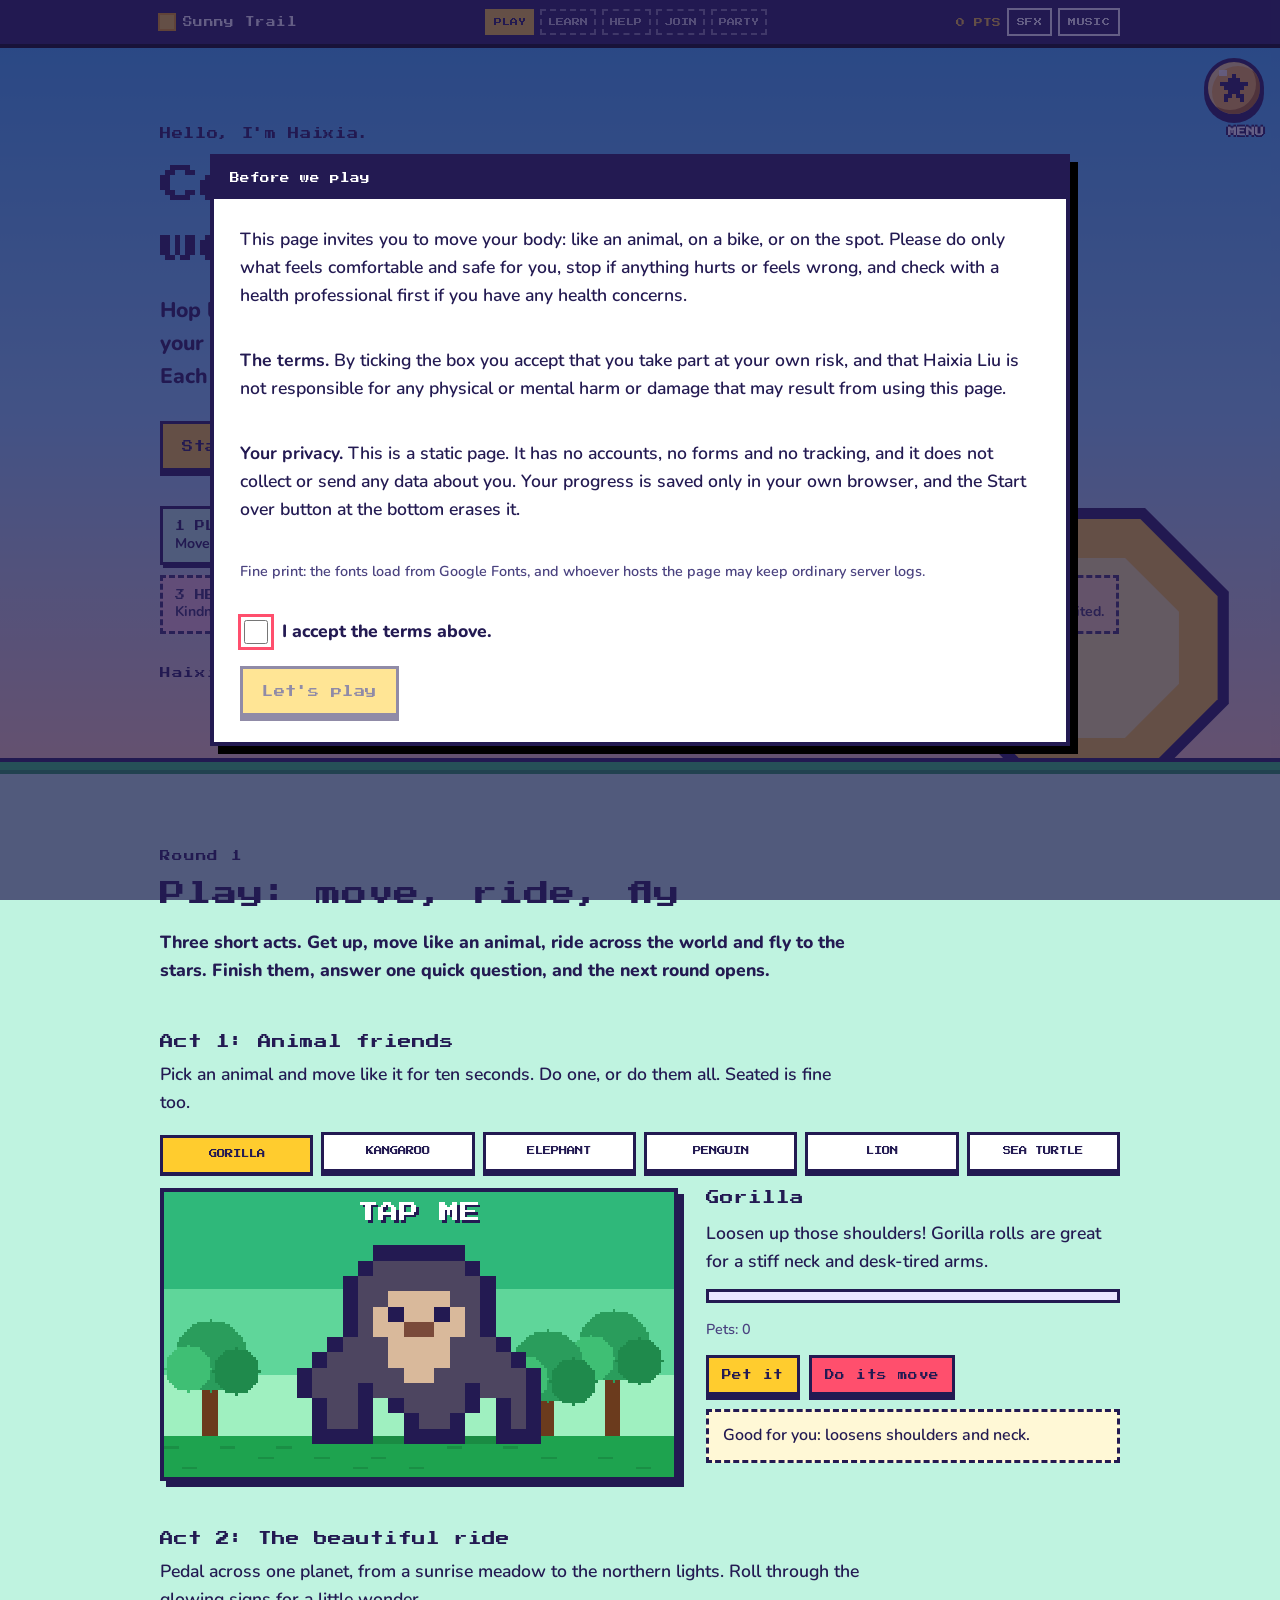
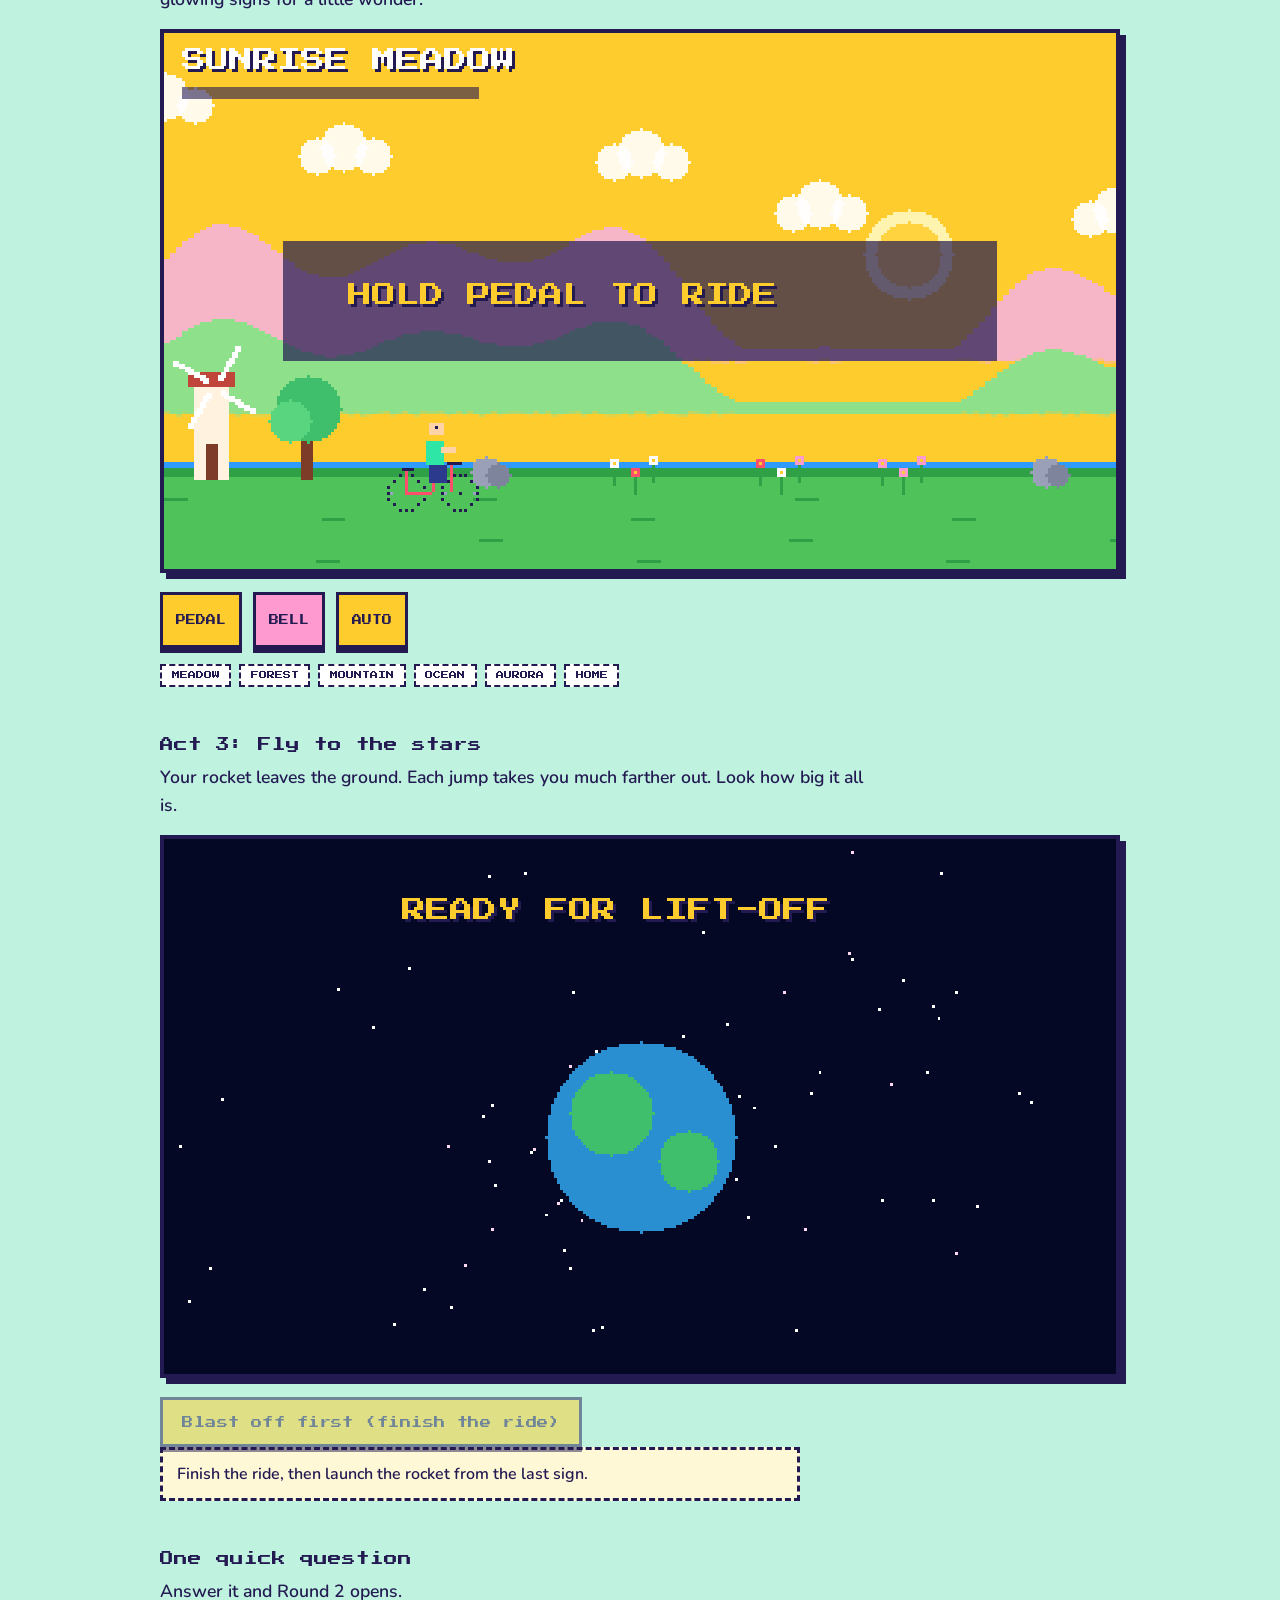
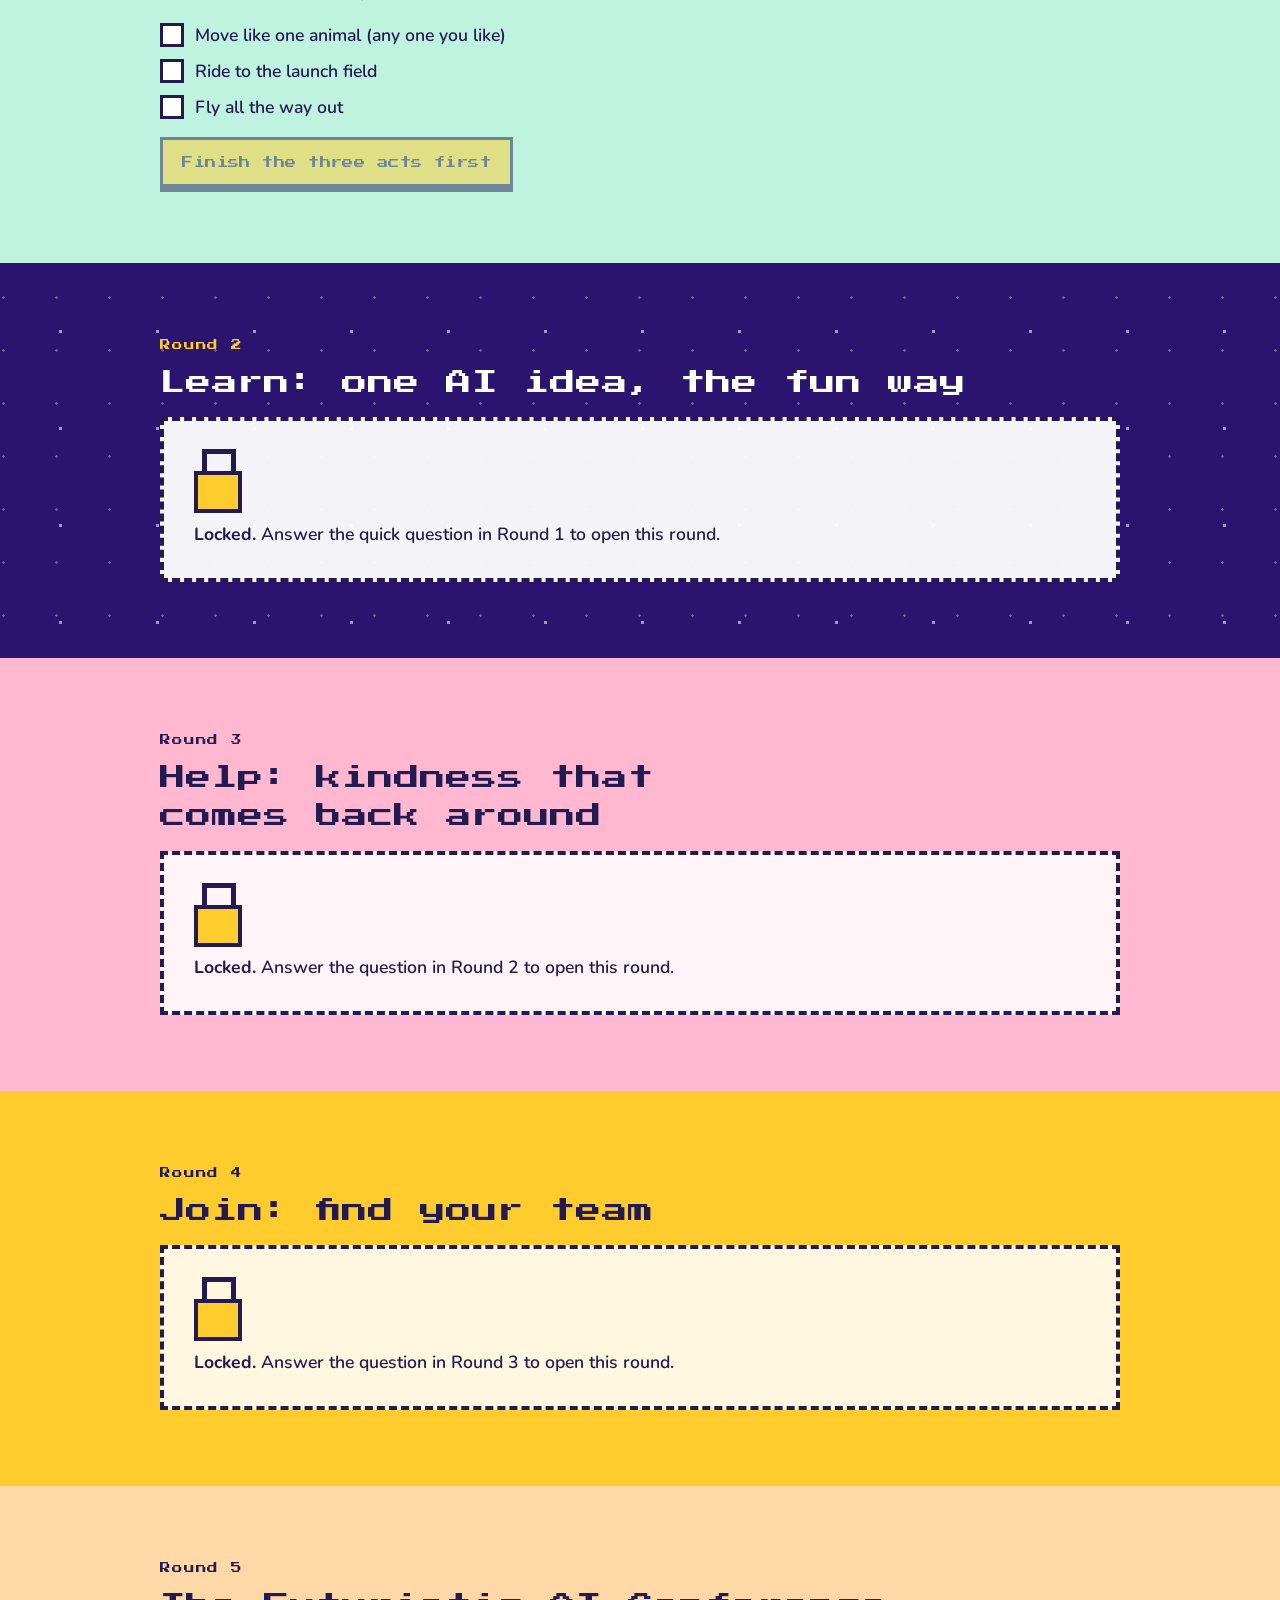
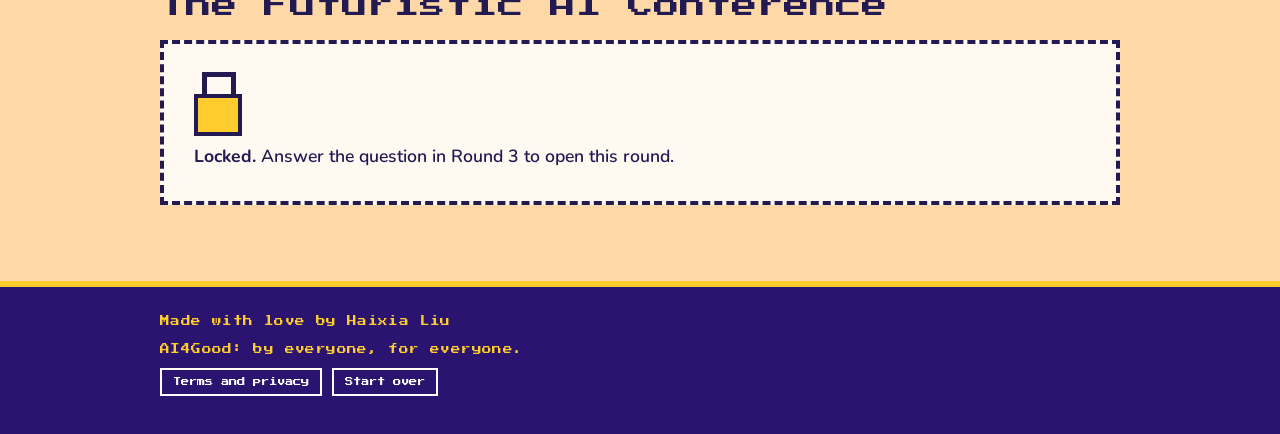
==== commit ea080a7b: "Add files via upload" ====
--- a/index.html
+++ b/index.html
@@ -315,8 +315,8 @@
     </ul>
     <div class="hud-r">
       <span class="pts" id="pts" aria-label="Joy points">0 PTS</span>
-      <button type="button" class="tog" id="t-sfx" aria-pressed="true">SFX</button>
-      <button type="button" class="tog" id="t-mus" aria-pressed="true">MUSIC</button>
+      <button type="button" class="tog" id="t-sfx" aria-pressed="false">SFX</button>
+      <button type="button" class="tog" id="t-mus" aria-pressed="false">MUSIC</button>
     </div>
   </div>
 </header>
@@ -620,7 +620,7 @@
   /* =============== SOUND (synthesised, no samples) =============== */
   var Snd = (function () {
     var ctx = null, master = null, sfx = null, mus = null;
-    var sfxOn = true, musOn = true, timer = null, running = false, step = 0, nextT = 0;
+    var sfxOn = false, musOn = false, timer = null, running = false, step = 0, nextT = 0;
     var SD = 60 / 128 / 2;
     var LEAD = [659,0,784,659, 587,0,523,0,  659,0,784,880, 784,0,659,0,
                 880,0,784,659, 587,659,784,0, 659,587,523,0, 587,0,523,0];
